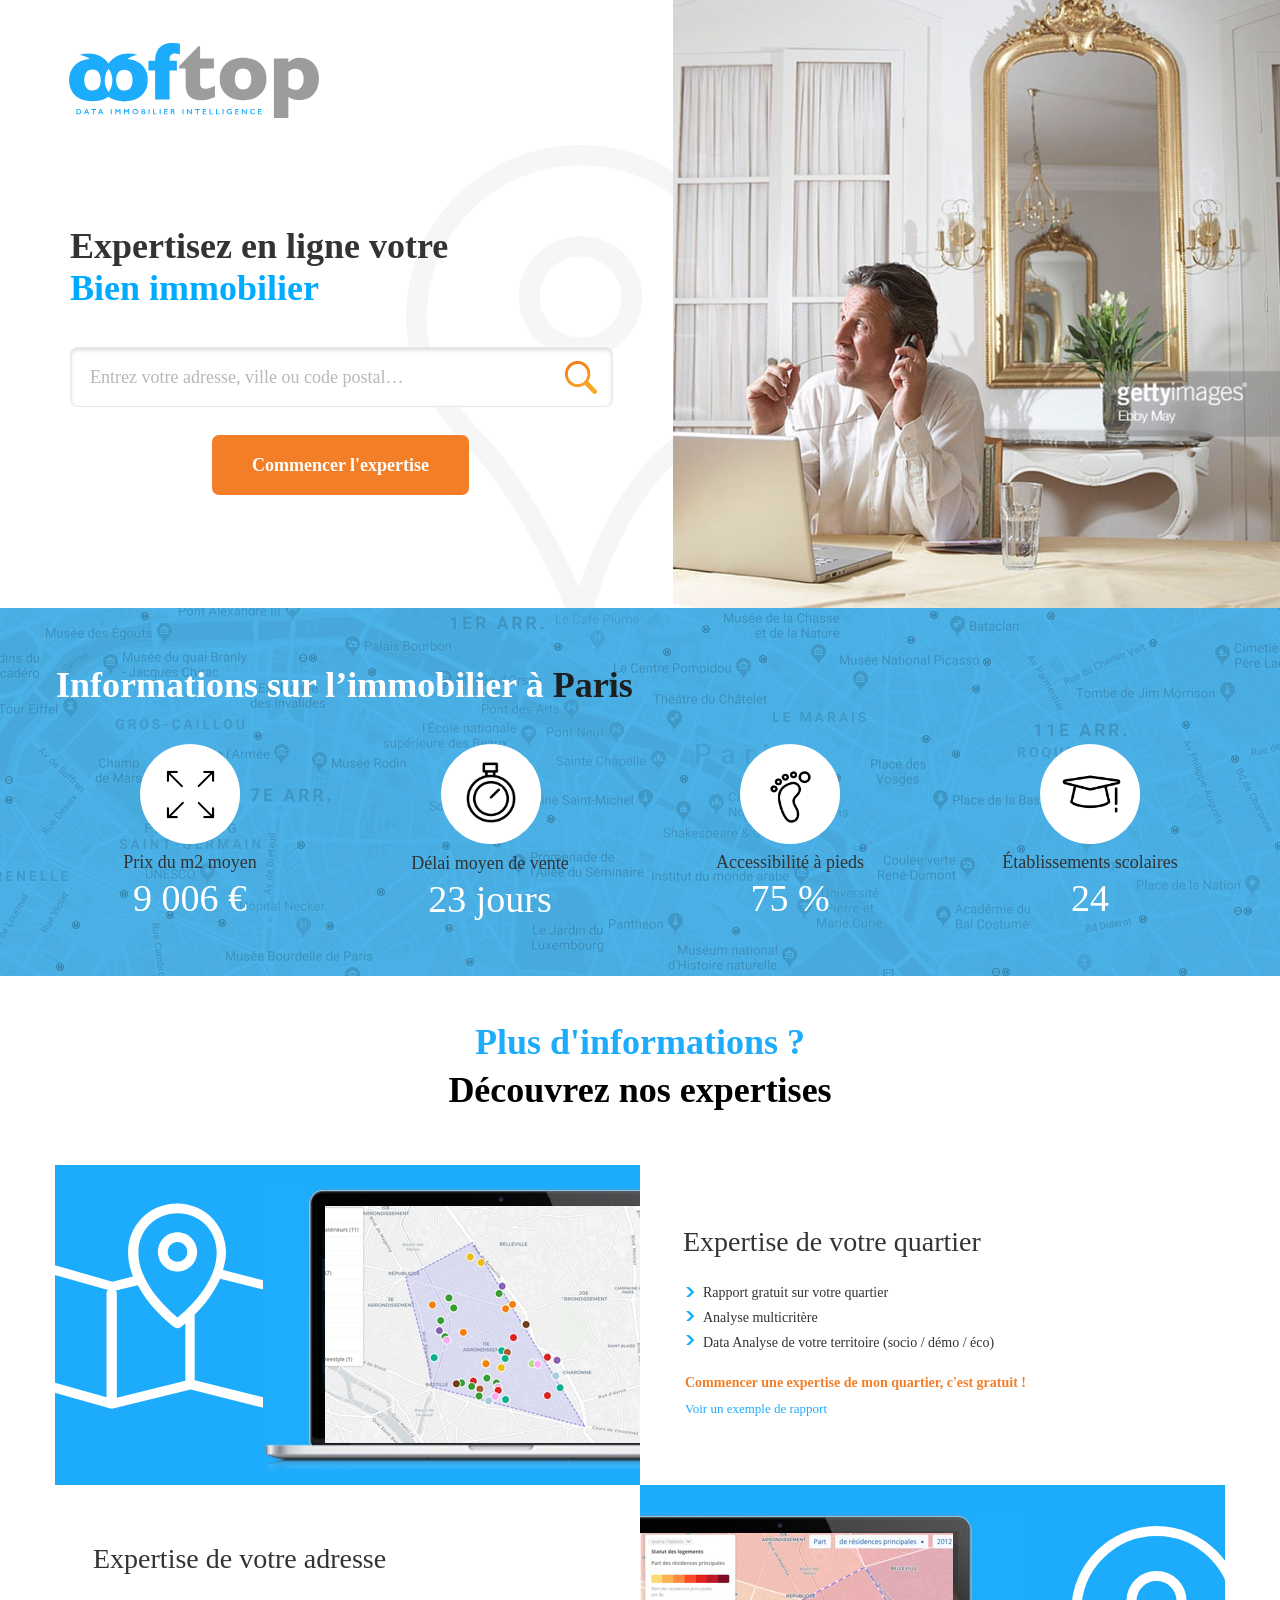
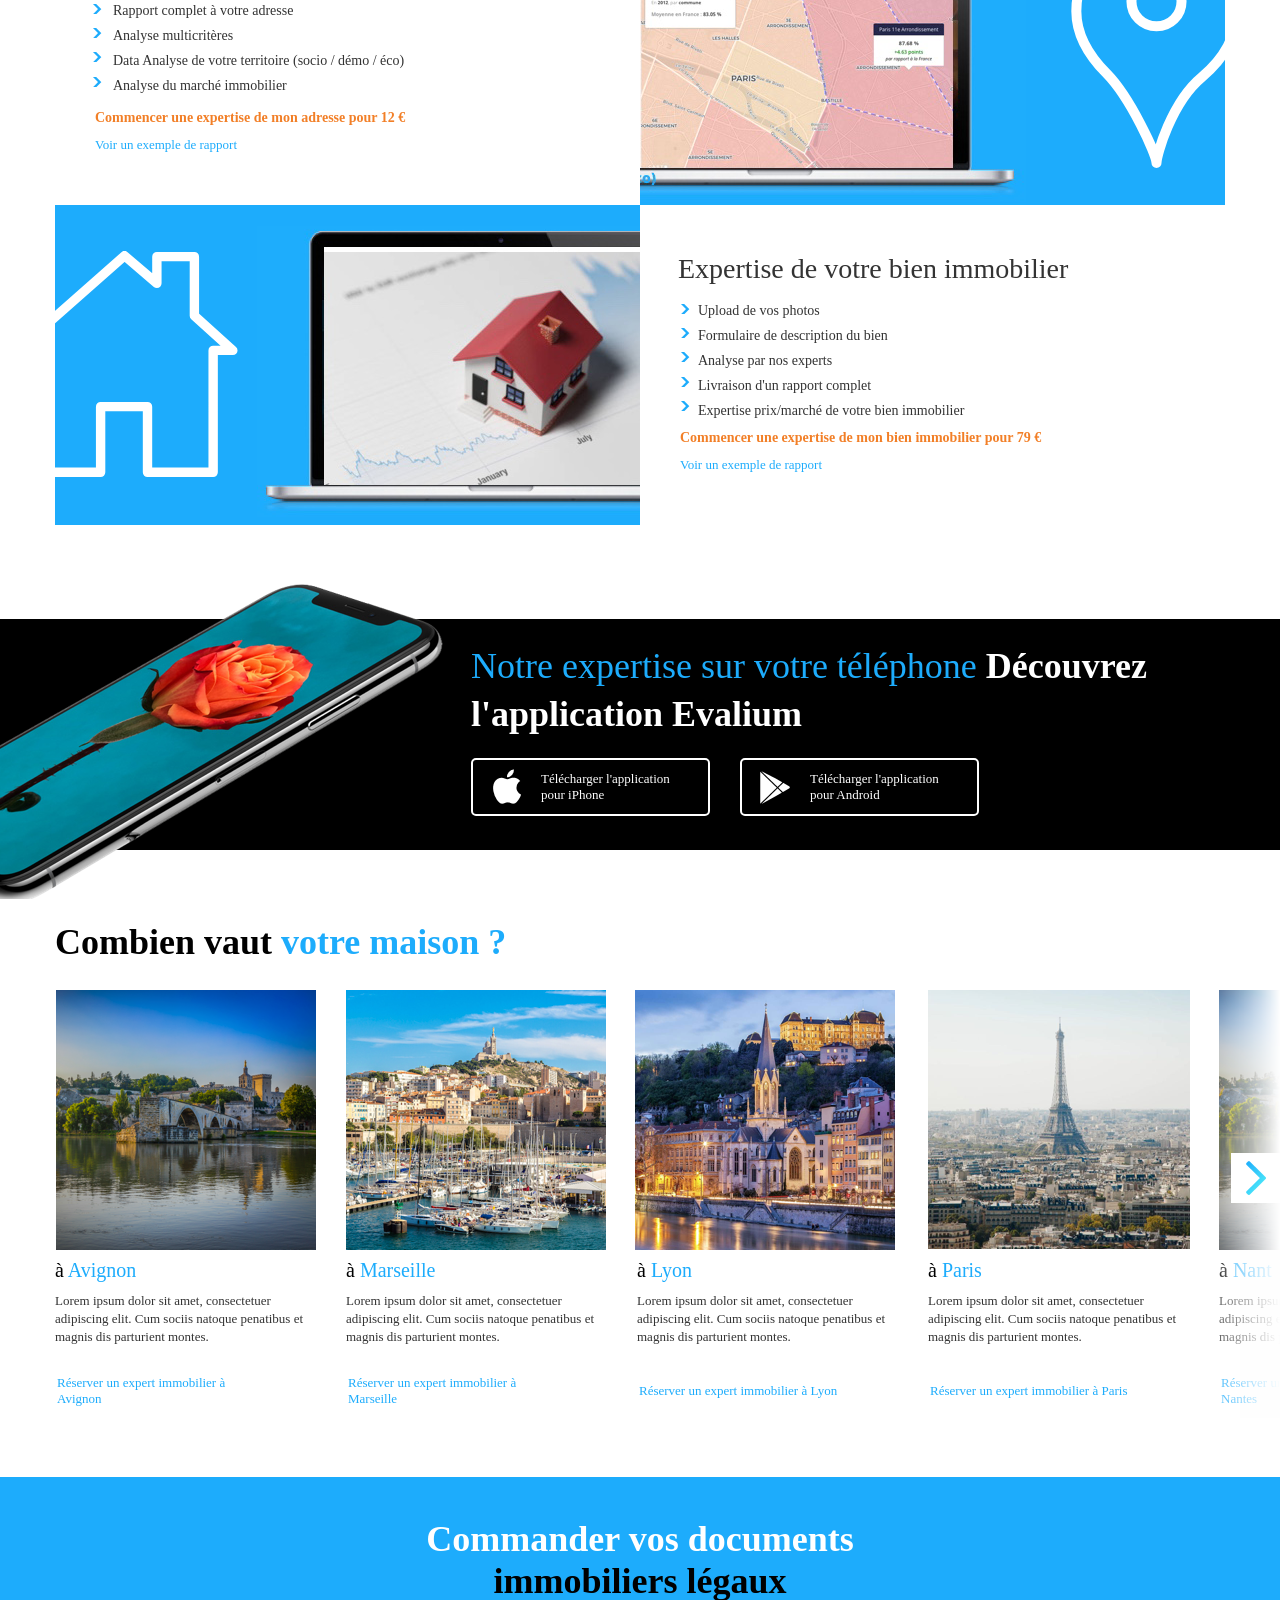
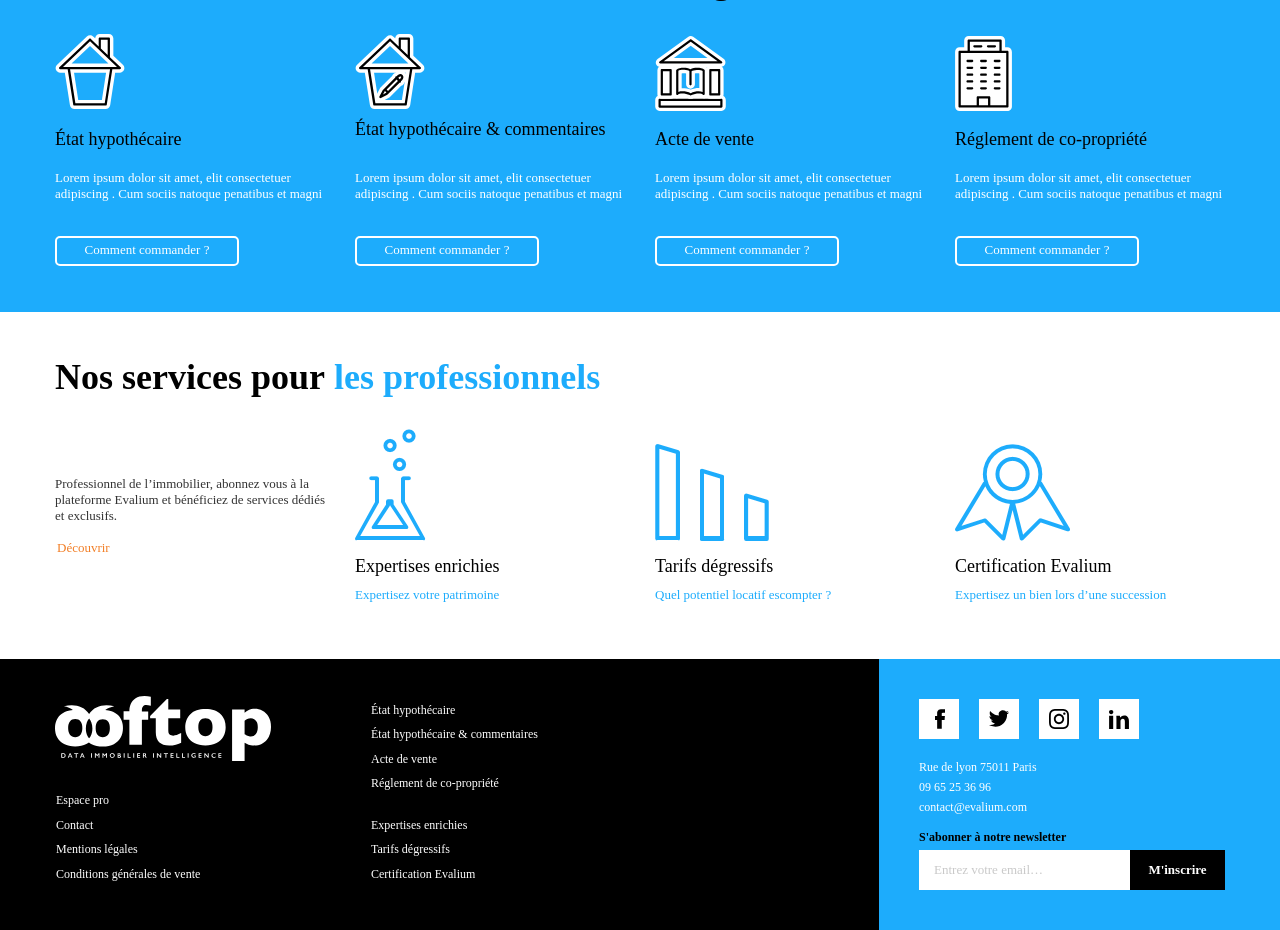
==== index.html @ a321ab4d "First commit" ====
<!DOCTYPE html>
<!-- saved from url=(0036)https://wacfwd.axshare.com/home.html -->
<html class="gr__wacfwd_axshare_com"><head><meta http-equiv="Content-Type" content="text/html; charset=UTF-8">
    <meta name="robots" content="noindex, nofollow">
    <title>Home</title>
    <meta http-equiv="X-UA-Compatible" content="IE=edge">
    
    <meta name="apple-mobile-web-app-capable" content="yes">
    <link href="./index_files/axure_rp_page.css" type="text/css" rel="stylesheet">
    <link href="./index_files/styles.css" type="text/css" rel="stylesheet">
    <link href="./index_files/styles(1).css" type="text/css" rel="stylesheet">
    <link href="./index_files/styles_1.css" type="text/css" rel="stylesheet">

    <script async="" src="./index_files/analytics.js.download"></script><script type="text/javascript">
        AXSHARE_HOST_URL = 'http://share.axure.com';
        AXSHARE_HOST_SECURE_URL = 'https://share.axure.com';
        ACCOUNT_SERVICE_URL = 'http://accounts.axure.com';
        ACCOUNT_SERVICE_SECURE_URL = 'https://accounts.axure.com';
        ON_PREM_LDAP_ENABLED = 'false';
</script><script src="./index_files/jquery-1.7.1.min.js.download"></script>
    <script src="./index_files/jquery-ui-1.8.10.custom.min.js.download"></script>
    <script src="./index_files/prototypePre.js.download"></script>
    <script src="./index_files/document.js.download"></script>
    <script src="./index_files/prototypePost.js.download"></script>
    <script src="./index_files/data.js.download"></script>
    <script type="text/javascript">
      $axure.utils.getTransparentGifPath = function() { return 'https://d1h0x9w88ijkiq.cloudfront.net/3372/images/transparent.gif'; };
      $axure.utils.getOtherPath = function() { return 'resources/Other.html'; };
      $axure.utils.getReloadPath = function() { return '#.html'; };
    </script>
  
<script>
    $(document).ready(function(){
        $("iframe").each(function( index ) {
            var iframeSrc = $(this).attr('src') || '';
            if(iframeSrc.indexOf('http:') != -1){
                $(this).attr('scrolling', 'auto');
                $(this).css('overflow', 'auto');
                $(this).attr('src', 'https://uftnur.axshare.com/');
            }
        });
    });
</script>
</head>
  <body data-gr-c-s-loaded="true">
    <div id="base" class="">

      <!-- Image localisation fond (Dynamic Panel) -->
      <div id="u0" class="ax_default" data-label="Image localisation fond">
        <div id="u0_state0" class="panel_state" data-label="State1" style="">
          <div id="u0_state0_content" class="panel_state_content">

            <!-- Unnamed (Image) -->
            <div id="u1" class="ax_default image">
              <img id="u1_img" class="img " src="./index_files/u1.png">
            </div>
          </div>
        </div>
      </div>

      <!-- Accueil (Dynamic Panel) -->
      <div id="u2" class="ax_default" data-label="Accueil">
        <div id="u2_state0" class="panel_state" data-label="State1" style="">
          <div id="u2_state0_content" class="panel_state_content">

            <!-- Unnamed (Rectangle) -->
            <div id="u3" class="ax_default box_2">
              <div id="u3_div" class=""></div>
            </div>

            <!-- Unnamed (Rectangle) -->
            <div id="u4" class="ax_default box_2">
              <div id="u4_div" class=""></div>
            </div>

            <!-- Unnamed (Rectangle) -->
            <div id="u5" class="ax_default box_2">
              <div id="u5_div" class=""></div>
            </div>

            <!-- Unnamed (Image) -->
            <div id="u6" class="ax_default image">
              <img id="u6_img" class="img " src="./index_files/u6.jpg">
            </div>

            <!-- Unnamed (Rectangle) -->
            <div id="u7" class="ax_default box_1">
              <div id="u7_div" class=""></div>
            </div>

            <!-- Informations (Group) -->
            <div id="u8" class="ax_default" data-label="Informations" data-left="55" data-top="56" data-width="1170" data-height="280">

              <!-- Unnamed (Rectangle) -->
              <div id="u9" class="ax_default heading_1">
                <div id="u9_div" class=""></div>
                <div id="u9_text" class="text ">
                  <p><span style="font-family:&#39;Montserrat-Bold&#39;, &#39;Montserrat Bold&#39;, &#39;Montserrat&#39;;color:#FFFFFF;">Informations sur l’immobilier à </span><span style="font-family:&#39;Montserrat-Bold&#39;, &#39;Montserrat Bold&#39;, &#39;Montserrat&#39;;color:#1E1E1E;">Paris</span></p>
                </div>
              </div>

              <!-- Unnamed (Rectangle) -->
              <div id="u10" class="ax_default paragraph">
                <div id="u10_div" class=""></div>
                <div id="u10_text" class="text ">
                  <p style="font-size:18px;"><span>Prix du m2 moyen</span></p><p style="font-size:38px;"><span style="color:#FFFFFF;">9 006 €</span></p>
                </div>
              </div>

              <!-- Unnamed (Rectangle) -->
              <div id="u11" class="ax_default paragraph">
                <div id="u11_div" class=""></div>
                <div id="u11_text" class="text ">
                  <p style="font-size:18px;"><span>Délai moyen de vente</span></p><p style="font-size:38px;"><span style="color:#FFFFFF;">23 jours</span></p>
                </div>
              </div>

              <!-- Unnamed (Rectangle) -->
              <div id="u12" class="ax_default paragraph">
                <div id="u12_div" class=""></div>
                <div id="u12_text" class="text ">
                  <p style="font-size:18px;"><span>Accessibilité à pieds</span></p><p style="font-size:38px;"><span style="color:#FFFFFF;">75 %</span></p>
                </div>
              </div>

              <!-- Unnamed (Rectangle) -->
              <div id="u13" class="ax_default paragraph">
                <div id="u13_div" class=""></div>
                <div id="u13_text" class="text ">
                  <p style="font-size:18px;"><span>Établissements scolaires</span></p><p style="font-size:38px;"><span style="color:#FFFFFF;">24</span></p>
                </div>
              </div>

              <!-- Unnamed (Ellipse) -->
              <div id="u14" class="ax_default ellipse">
                <img id="u14_img" class="img " src="./index_files/u14.png">
              </div>

              <!-- Unnamed (Image) -->
              <div id="u15" class="ax_default image">
                <img id="u15_img" class="img " src="./index_files/u15.png">
              </div>

              <!-- Unnamed (Ellipse) -->
              <div id="u16" class="ax_default ellipse">
                <img id="u16_img" class="img " src="./index_files/u14.png">
              </div>

              <!-- Unnamed (Image) -->
              <div id="u17" class="ax_default image">
                <img id="u17_img" class="img " src="./index_files/u17.png">
              </div>

              <!-- Unnamed (Ellipse) -->
              <div id="u18" class="ax_default ellipse">
                <img id="u18_img" class="img " src="./index_files/u14.png">
              </div>

              <!-- Unnamed (Image) -->
              <div id="u19" class="ax_default image">
                <img id="u19_img" class="img " src="./index_files/u19.png">
              </div>

              <!-- Unnamed (Ellipse) -->
              <div id="u20" class="ax_default ellipse">
                <img id="u20_img" class="img " src="./index_files/u14.png">
              </div>

              <!-- Unnamed (Image) -->
              <div id="u21" class="ax_default image">
                <img id="u21_img" class="img " src="./index_files/u21.png">
              </div>
            </div>

            <!-- Unnamed (Rectangle) -->
            <div id="u22" class="ax_default heading_1">
              <div id="u22_div" class=""></div>
              <div id="u22_text" class="text ">
                <p><span style="color:#1DACFC;">Plus d'informations ?</span></p><p><span style="color:#000000;">Découvrez nos expertises</span></p>
              </div>
            </div>

            <!-- Unnamed (Rectangle) -->
            <div id="u23" class="ax_default heading_1">
              <div id="u23_div" class=""></div>
              <div id="u23_text" class="text ">
                <p><span style="font-family:&#39;Montserrat-Regular&#39;, &#39;Montserrat&#39;;">Expertise de votre quartier</span></p>
              </div>
            </div>

            <!-- Unnamed (Rectangle) -->
            <div id="u24" class="ax_default link_button">
              <div id="u24_div" class=""></div>
              <div id="u24_text" class="text ">
                <p><span style="font-family:&#39;Montserrat-Bold&#39;, &#39;Montserrat Bold&#39;, &#39;Montserrat&#39;;">Commencer une expertise de mon quartier, c'est gratuit !</span></p>
              </div>
            </div>

            <!-- Unnamed (Rectangle) -->
            <div id="u25" class="ax_default paragraph">
              <div id="u25_div" class=""></div>
              <div id="u25_text" class="text ">
                <p><span style="font-family:&#39;Montserrat-Regular&#39;, &#39;Montserrat&#39;;">Rapport gratuit sur votre quartier</span></p><p><span style="font-family:&#39;Montserrat-Regular&#39;, &#39;Montserrat&#39;;">Analyse multicritère</span></p><p><span style="font-family:&#39;Montserrat-Regular&#39;, &#39;Montserrat&#39;;">Data Analyse de votre territoire (socio / démo / éco)</span></p>
              </div>
            </div>

            <!-- Unnamed (Rectangle) -->
            <div id="u26" class="ax_default heading_1">
              <div id="u26_div" class=""></div>
              <div id="u26_text" class="text ">
                <p><span style="font-family:&#39;Montserrat-Regular&#39;, &#39;Montserrat&#39;;">Expertise de votre adresse</span></p>
              </div>
            </div>

            <!-- Unnamed (Rectangle) -->
            <div id="u27" class="ax_default link_button">
              <div id="u27_div" class=""></div>
              <div id="u27_text" class="text ">
                <p><span style="font-family:&#39;Montserrat-Bold&#39;, &#39;Montserrat Bold&#39;, &#39;Montserrat&#39;;">Commencer une expertise de mon adresse pour 12 €</span></p>
              </div>
            </div>

            <!-- Unnamed (Rectangle) -->
            <div id="u28" class="ax_default paragraph">
              <div id="u28_div" class=""></div>
              <div id="u28_text" class="text ">
                <p><span style="font-family:&#39;Montserrat-Regular&#39;, &#39;Montserrat&#39;;">Rapport complet à votre adresse</span></p><p><span style="font-family:&#39;Montserrat-Regular&#39;, &#39;Montserrat&#39;;">Analyse multicritères</span></p><p><span style="font-family:&#39;Montserrat-Regular&#39;, &#39;Montserrat&#39;;">Data Analyse de votre territoire (socio / démo / éco)</span></p><p><span style="font-family:&#39;Montserrat-Regular&#39;, &#39;Montserrat&#39;;">Analyse du marché immobilier</span></p>
              </div>
            </div>

            <!-- Unnamed (Rectangle) -->
            <div id="u29" class="ax_default heading_1">
              <div id="u29_div" class=""></div>
              <div id="u29_text" class="text ">
                <p><span style="font-family:&#39;Montserrat-Regular&#39;, &#39;Montserrat&#39;;">Expertise de votre bien immobilier</span></p>
              </div>
            </div>

            <!-- Footer (Dynamic Panel) -->
            <div id="u30" class="ax_default" data-label="Footer">
              <div id="u30_state0" class="panel_state" data-label="State1" style="">
                <div id="u30_state0_content" class="panel_state_content">

                  <!-- Unnamed (Dynamic Panel) -->
                  <div id="u31" class="ax_default" style="left: 0px; width: 1280px;">
                    <div id="u31_state0" class="panel_state" data-label="State1" style="width: 1280px;">
                      <div id="u31_state0_content" class="panel_state_content" style="margin-left: 0px;">

                        <!-- Unnamed (Rectangle) -->
                        <div id="u32" class="ax_default box_1">
                          <div id="u32_div" class=""></div>
                        </div>
                      </div>
                    </div>
                  </div>

                  <!-- Unnamed (Rectangle) -->
                  <div id="u33" class="ax_default label">
                    <div id="u33_div" class=""></div>
                    <div id="u33_text" class="text " style="left: 0px; width: 107px; transform-origin: 53.5px 8px 0px;">
                      <p><span>État hypothécaire</span></p>
                    </div>
                  </div>

                  <!-- Unnamed (Rectangle) -->
                  <div id="u34" class="ax_default label">
                    <div id="u34_div" class=""></div>
                    <div id="u34_text" class="text " style="left: 0px; width: 209px; transform-origin: 104.5px 8px 0px;">
                      <p><span>État hypothécaire &amp; commentaires</span></p>
                    </div>
                  </div>

                  <!-- Unnamed (Rectangle) -->
                  <div id="u35" class="ax_default label">
                    <div id="u35_div" class=""></div>
                    <div id="u35_text" class="text " style="left: 0px; width: 83px; transform-origin: 41.5px 8px 0px;">
                      <p><span>Acte de vente</span></p>
                    </div>
                  </div>

                  <!-- Unnamed (Rectangle) -->
                  <div id="u36" class="ax_default label">
                    <div id="u36_div" class=""></div>
                    <div id="u36_text" class="text " style="left: 0px; width: 162px; transform-origin: 81px 8px 0px;">
                      <p><span>Réglement de co-propriété</span></p>
                    </div>
                  </div>

                  <!-- Unnamed (Rectangle) -->
                  <div id="u37" class="ax_default label">
                    <div id="u37_div" class=""></div>
                    <div id="u37_text" class="text " style="left: 0px; width: 119px; transform-origin: 59.5px 8px 0px;">
                      <p><span>Expertises enrichies</span></p>
                    </div>
                  </div>

                  <!-- Unnamed (Rectangle) -->
                  <div id="u38" class="ax_default label">
                    <div id="u38_div" class=""></div>
                    <div id="u38_text" class="text " style="left: 0px; width: 96px; transform-origin: 48px 8px 0px;">
                      <p><span>Tarifs dégressifs</span></p>
                    </div>
                  </div>

                  <!-- Unnamed (Rectangle) -->
                  <div id="u39" class="ax_default label">
                    <div id="u39_div" class=""></div>
                    <div id="u39_text" class="text " style="left: 0px; width: 124px; transform-origin: 62px 8px 0px;">
                      <p><span>Certification Evalium</span></p>
                    </div>
                  </div>

                  <!-- Unnamed (Rectangle) -->
                  <div id="u40" class="ax_default label">
                    <div id="u40_div" class=""></div>
                    <div id="u40_text" class="text " style="left: 0px; width: 48px; transform-origin: 24px 8px 0px;">
                      <p><span>Contact</span></p>
                    </div>
                  </div>

                  <!-- Unnamed (Rectangle) -->
                  <div id="u41" class="ax_default label">
                    <div id="u41_div" class=""></div>
                    <div id="u41_text" class="text " style="left: 0px; width: 100px; transform-origin: 50px 8px 0px;">
                      <p><span>Mentions légales</span></p>
                    </div>
                  </div>

                  <!-- Unnamed (Rectangle) -->
                  <div id="u42" class="ax_default label">
                    <div id="u42_div" class=""></div>
                    <div id="u42_text" class="text " style="left: 0px; width: 179px; transform-origin: 89.5px 8px 0px;">
                      <p><span>Conditions générales de vente</span></p>
                    </div>
                  </div>

                  <!-- Unnamed (Rectangle) -->
                  <div id="u43" class="ax_default label">
                    <div id="u43_div" class=""></div>
                    <div id="u43_text" class="text " style="left: 0px; width: 67px; transform-origin: 33.5px 8px 0px;">
                      <p><span>Espace pro</span></p>
                    </div>
                  </div>

                  <!-- Unnamed (Rectangle) -->
                  <div id="u44" class="ax_default box_1">
                    <div id="u44_div" class=""></div>
                  </div>

                  <!-- Unnamed (Group) -->
                  <div id="u45" class="ax_default" data-left="979" data-top="40" data-width="40" data-height="40">

                    <!-- Unnamed (Rectangle) -->
                    <div id="u46" class="ax_default box_2">
                      <div id="u46_div" class=""></div>
                    </div>

                    <!-- Unnamed (SVG) -->
                    <div id="u47" class="ax_default image">
                      <img id="u47_img" class="img " src="./index_files/u47.svg">
                    </div>
                  </div>

                  <!-- Unnamed (Rectangle) -->
                  <div id="u48" class="ax_default label">
                    <div id="u48_div" class=""></div>
                    <div id="u48_text" class="text " style="left: 0px; width: 136px; transform-origin: 68px 32.5px 0px;">
                      <p><span>Rue de lyon 75011 Paris</span></p><p><span>09 65 25 36 96</span></p><p><span>contact@evalium.com</span></p>
                    </div>
                  </div>

                  <!-- Unnamed (Rectangle) -->
                  <div id="u49" class="ax_default label">
                    <div id="u49_div" class=""></div>
                    <div id="u49_text" class="text " style="left: 0px; width: 177px; transform-origin: 88.5px 8px 0px;">
                      <p><span>S'abonner à notre newsletter</span></p>
                    </div>
                  </div>

                  <!-- Unnamed (Rectangle) -->
                  <div id="u50" class="ax_default box_2">
                    <div id="u50_div" class=""></div>
                    <div id="u50_text" class="text ">
                      <p><span style="font-family:&#39;Montserrat-Regular&#39;, &#39;Montserrat&#39;;">Entrez votre email…</span></p>
                    </div>
                  </div>

                  <!-- Unnamed (Rectangle) -->
                  <div id="u51" class="ax_default box_2">
                    <div id="u51_div" class=""></div>
                    <div id="u51_text" class="text ">
                      <p><span>M'inscrire</span></p>
                    </div>
                  </div>

                  <!-- Unnamed (Group) -->
                  <div id="u52" class="ax_default" data-left="919" data-top="40" data-width="40" data-height="40">

                    <!-- Unnamed (Rectangle) -->
                    <div id="u53" class="ax_default box_2">
                      <div id="u53_div" class=""></div>
                    </div>

                    <!-- Unnamed (SVG) -->
                    <div id="u54" class="ax_default image">
                      <img id="u54_img" class="img " src="./index_files/u54.svg">
                    </div>
                  </div>

                  <!-- Unnamed (Group) -->
                  <div id="u55" class="ax_default" data-left="1099" data-top="40" data-width="40" data-height="40">

                    <!-- Unnamed (Rectangle) -->
                    <div id="u56" class="ax_default box_2">
                      <div id="u56_div" class=""></div>
                    </div>

                    <!-- Unnamed (SVG) -->
                    <div id="u57" class="ax_default image">
                      <img id="u57_img" class="img " src="./index_files/u57.svg">
                    </div>
                  </div>

                  <!-- Unnamed (Group) -->
                  <div id="u58" class="ax_default" data-left="1039" data-top="40" data-width="40" data-height="40">

                    <!-- Unnamed (Rectangle) -->
                    <div id="u59" class="ax_default box_2">
                      <div id="u59_div" class=""></div>
                    </div>

                    <!-- Unnamed (SVG) -->
                    <div id="u60" class="ax_default image">
                      <img id="u60_img" class="img " src="./index_files/u60.svg">
                    </div>
                  </div>

                  <!-- Unnamed (SVG) -->
                  <div id="u61" class="ax_default image">
                    <img id="u61_img" class="img " src="./index_files/u61.svg">
                  </div>
                </div>
              </div>
            </div>

            <!-- Unnamed (Rectangle) -->
            <div id="u62" class="ax_default link_button">
              <div id="u62_div" class=""></div>
              <div id="u62_text" class="text ">
                <p><span style="font-family:&#39;Montserrat-Bold&#39;, &#39;Montserrat Bold&#39;, &#39;Montserrat&#39;;">Commencer une expertise de mon bien immobilier pour 79 €</span></p>
              </div>
            </div>

            <!-- Unnamed (SVG) -->
            <div id="u63" class="ax_default image">
              <img id="u63_img" class="img " src="./index_files/u63.svg">
            </div>

            <!-- Unnamed (SVG) -->
            <div id="u64" class="ax_default image">
              <img id="u64_img" class="img " src="./index_files/u64.svg">
            </div>

            <!-- Unnamed (SVG) -->
            <div id="u65" class="ax_default image">
              <img id="u65_img" class="img " src="./index_files/u65.svg">
            </div>

            <!-- Unnamed (Rectangle) -->
            <div id="u66" class="ax_default link_button">
              <div id="u66_div" class=""></div>
              <div id="u66_text" class="text ">
                <p><span style="font-family:&#39;Montserrat-Regular&#39;, &#39;Montserrat&#39;;">Voir un exemple de rapport</span></p>
              </div>
            </div>

            <!-- Unnamed (Rectangle) -->
            <div id="u67" class="ax_default link_button">
              <div id="u67_div" class=""></div>
              <div id="u67_text" class="text ">
                <p><span style="font-family:&#39;Montserrat-Regular&#39;, &#39;Montserrat&#39;;">Voir un exemple de rapport</span></p>
              </div>
            </div>

            <!-- Unnamed (Rectangle) -->
            <div id="u68" class="ax_default link_button">
              <div id="u68_div" class=""></div>
              <div id="u68_text" class="text ">
                <p><span style="font-family:&#39;Montserrat-Regular&#39;, &#39;Montserrat&#39;;">Voir un exemple de rapport</span></p>
              </div>
            </div>

            <!-- Unnamed (Rectangle) -->
            <div id="u69" class="ax_default box_3">
              <div id="u69_div" class=""></div>
            </div>

            <!-- Unnamed (Rectangle) -->
            <div id="u70" class="ax_default heading_1">
              <div id="u70_div" class=""></div>
              <div id="u70_text" class="text ">
                <p><span style="font-family:&#39;Montserrat-Regular&#39;, &#39;Montserrat&#39;;font-weight:400;color:#1DACFC;">Notre expertise sur votre téléphone </span><span style="font-family:&#39;Montserrat-Bold&#39;, &#39;Montserrat Bold&#39;, &#39;Montserrat&#39;;font-weight:700;color:#FFFFFF;">Découvrez l'application Evalium</span></p>
              </div>
            </div>

            <!-- Unnamed (Group) -->
            <div id="u71" class="ax_default" data-left="740" data-top="1750" data-width="239" data-height="58">

              <!-- Unnamed (Rectangle) -->
              <div id="u72" class="ax_default button">
                <div id="u72_div" class=""></div>
                <div id="u72_text" class="text ">
                  <p><span style="font-family:&#39;Montserrat-Regular&#39;, &#39;Montserrat&#39;;">Télécharger l'application</span></p><p><span style="font-family:&#39;Montserrat-Regular&#39;, &#39;Montserrat&#39;;">pour Android</span></p>
                </div>
              </div>

              <!-- 34ab806d ef91 491f 9582 be28598df3e1 (Group) -->
              <div id="u73" class="ax_default" data-label="34ab806d ef91 491f 9582 be28598df3e1" data-left="760" data-top="1763" data-width="30" data-height="33">

                <!-- Unnamed (Shape) -->
                <div id="u74" class="ax_default shape">
                  <img id="u74_img" class="img " src="./index_files/u74.png">
                </div>

                <!-- Unnamed (Shape) -->
                <div id="u75" class="ax_default shape">
                  <img id="u75_img" class="img " src="./index_files/u75.png">
                </div>

                <!-- Unnamed (Shape) -->
                <div id="u76" class="ax_default shape">
                  <img id="u76_img" class="img " src="./index_files/u76.png">
                </div>

                <!-- Unnamed (Shape) -->
                <div id="u77" class="ax_default shape">
                  <img id="u77_img" class="img " src="./index_files/u77.png">
                </div>
              </div>
            </div>

            <!-- Unnamed (Group) -->
            <div id="u78" class="ax_default" data-left="471" data-top="1750" data-width="239" data-height="58">

              <!-- Unnamed (Rectangle) -->
              <div id="u79" class="ax_default button">
                <div id="u79_div" class=""></div>
                <div id="u79_text" class="text ">
                  <p><span style="font-family:&#39;Montserrat-Regular&#39;, &#39;Montserrat&#39;;">Télécharger l'application</span></p><p><span style="font-family:&#39;Montserrat-Regular&#39;, &#39;Montserrat&#39;;">pour iPhone</span></p>
                </div>
              </div>

              <!-- Unnamed (Shape) -->
              <div id="u80" class="ax_default shape">
                <img id="u80_img" class="img " src="./index_files/u80.png">
              </div>
            </div>

            <!-- Unnamed (Rectangle) -->
            <div id="u81" class="ax_default heading_1">
              <div id="u81_div" class=""></div>
              <div id="u81_text" class="text ">
                <p><span style="color:#000000;">Combien vaut</span><span style="color:#1DACFC;"> </span><span style="color:#1DACFC;">votre maison ?</span></p>
              </div>
            </div>

            <!-- Combien vaut slider (Dynamic Panel) -->
            <div id="u82" class="ax_default" data-label="Combien vaut slider">
              <div id="u82_state0" class="panel_state" data-label="etape 1" style="">
                <div id="u82_state0_content" class="panel_state_content">

                  <!-- Unnamed (Image) -->
                  <div id="u83" class="ax_default image">
                    <img id="u83_img" class="img " src="./index_files/u83.png">
                  </div>

                  <!-- Unnamed (Rectangle) -->
                  <div id="u84" class="ax_default heading_1">
                    <div id="u84_div" class=""></div>
                    <div id="u84_text" class="text ">
                      <p><span style="color:#000000;">à</span><span style="color:#1DACFC;"> Avignon</span></p>
                    </div>
                  </div>

                  <!-- Unnamed (Rectangle) -->
                  <div id="u85" class="ax_default paragraph">
                    <div id="u85_div" class=""></div>
                    <div id="u85_text" class="text ">
                      <p><span style="font-family:&#39;Montserrat-Regular&#39;, &#39;Montserrat&#39;;">Lorem ipsum dolor sit amet, consectetuer adipiscing elit. Cum sociis natoque penatibus et magnis dis parturient montes.</span></p>
                    </div>
                  </div>

                  <!-- Unnamed (Rectangle) -->
                  <div id="u86" class="ax_default link_button">
                    <div id="u86_div" class=""></div>
                    <div id="u86_text" class="text ">
                      <p><span style="font-family:&#39;Montserrat-Regular&#39;, &#39;Montserrat&#39;;">Réserver un expert immobilier à Avignon</span></p>
                    </div>
                  </div>

                  <!-- Unnamed (Image) -->
                  <div id="u87" class="ax_default image">
                    <img id="u87_img" class="img " src="./index_files/u87.png">
                  </div>

                  <!-- Unnamed (Rectangle) -->
                  <div id="u88" class="ax_default heading_1">
                    <div id="u88_div" class=""></div>
                    <div id="u88_text" class="text ">
                      <p><span style="color:#000000;">à</span><span style="color:#1DACFC;"> Marseille</span></p>
                    </div>
                  </div>

                  <!-- Unnamed (Rectangle) -->
                  <div id="u89" class="ax_default paragraph">
                    <div id="u89_div" class=""></div>
                    <div id="u89_text" class="text ">
                      <p><span style="font-family:&#39;Montserrat-Regular&#39;, &#39;Montserrat&#39;;">Lorem ipsum dolor sit amet, consectetuer adipiscing elit. Cum sociis natoque penatibus et magnis dis parturient montes.</span></p>
                    </div>
                  </div>

                  <!-- Unnamed (Rectangle) -->
                  <div id="u90" class="ax_default link_button">
                    <div id="u90_div" class=""></div>
                    <div id="u90_text" class="text ">
                      <p><span style="font-family:&#39;Montserrat-Regular&#39;, &#39;Montserrat&#39;;">Réserver un expert immobilier à Marseille</span></p>
                    </div>
                  </div>

                  <!-- Unnamed (Rectangle) -->
                  <div id="u91" class="ax_default heading_1">
                    <div id="u91_div" class=""></div>
                    <div id="u91_text" class="text ">
                      <p><span style="color:#000000;">à</span><span style="color:#1DACFC;"> Lyon</span></p>
                    </div>
                  </div>

                  <!-- Unnamed (Rectangle) -->
                  <div id="u92" class="ax_default paragraph">
                    <div id="u92_div" class=""></div>
                    <div id="u92_text" class="text ">
                      <p><span style="font-family:&#39;Montserrat-Regular&#39;, &#39;Montserrat&#39;;">Lorem ipsum dolor sit amet, consectetuer adipiscing elit. Cum sociis natoque penatibus et magnis dis parturient montes.</span></p>
                    </div>
                  </div>

                  <!-- Unnamed (Rectangle) -->
                  <div id="u93" class="ax_default link_button">
                    <div id="u93_div" class=""></div>
                    <div id="u93_text" class="text " style="top: 12px; transform-origin: 101px 8.5px 0px;">
                      <p><span style="font-family:&#39;Montserrat-Regular&#39;, &#39;Montserrat&#39;;">Réserver un expert immobilier à Lyon</span></p>
                    </div>
                  </div>

                  <!-- Unnamed (Rectangle) -->
                  <div id="u94" class="ax_default heading_1">
                    <div id="u94_div" class=""></div>
                    <div id="u94_text" class="text ">
                      <p><span style="color:#000000;">à</span><span style="color:#1DACFC;"> Paris</span></p>
                    </div>
                  </div>

                  <!-- Unnamed (Rectangle) -->
                  <div id="u95" class="ax_default paragraph">
                    <div id="u95_div" class=""></div>
                    <div id="u95_text" class="text ">
                      <p><span style="font-family:&#39;Montserrat-Regular&#39;, &#39;Montserrat&#39;;">Lorem ipsum dolor sit amet, consectetuer adipiscing elit. Cum sociis natoque penatibus et magnis dis parturient montes.</span></p>
                    </div>
                  </div>

                  <!-- Unnamed (Rectangle) -->
                  <div id="u96" class="ax_default link_button">
                    <div id="u96_div" class=""></div>
                    <div id="u96_text" class="text " style="top: 12px; transform-origin: 101px 8.5px 0px;">
                      <p><span style="font-family:&#39;Montserrat-Regular&#39;, &#39;Montserrat&#39;;">Réserver un expert immobilier à Paris</span></p>
                    </div>
                  </div>

                  <!-- Unnamed (Rectangle) -->
                  <div id="u97" class="ax_default heading_1">
                    <div id="u97_div" class=""></div>
                    <div id="u97_text" class="text ">
                      <p><span style="color:#000000;">à</span><span style="color:#1DACFC;"> Nant</span></p>
                    </div>
                  </div>

                  <!-- Unnamed (Shape) -->
                  <div id="u98" class="ax_default paragraph">
                    <img id="u98_img" class="img " src="./index_files/u98.png">
                    <div id="u98_text" class="text ">
                      <p><span style="font-family:&#39;Montserrat-Regular&#39;, &#39;Montserrat&#39;;">Lorem ipsum dolor sit amet, consectetuer adipiscing elit. Cum sociis natoque penatibus et magnis dis parturient montes.</span></p>
                    </div>
                  </div>

                  <!-- Unnamed (Rectangle) -->
                  <div id="u99" class="ax_default link_button">
                    <div id="u99_div" class=""></div>
                    <div id="u99_text" class="text ">
                      <p><span style="font-family:&#39;Montserrat-Regular&#39;, &#39;Montserrat&#39;;">Réserver un expert immobilier à Nantes</span></p>
                    </div>
                  </div>

                  <!-- Unnamed (Image) -->
                  <div id="u100" class="ax_default image">
                    <img id="u100_img" class="img " src="./index_files/u100.png">
                  </div>

                  <!-- Unnamed (Rectangle) -->
                  <div id="u101" class="ax_default box_2">
                    <img id="u101_img" class="img " src="./index_files/u101.png">
                  </div>

                  <!-- Unnamed (Rectangle) -->
                  <div id="u102" class="ax_default box_2">
                    <div id="u102_div" class=""></div>
                  </div>

                  <!-- Unnamed (Group) -->
                  <div id="u103" class="ax_default" data-left="1231" data-top="163" data-width="50" data-height="50" style="cursor: pointer;">

                    <!-- Unnamed (Rectangle) -->
                    <div id="u104" class="ax_default box_1">
                      <div id="u104_div" class="" tabindex="0"></div>
                    </div>

                    <!-- Unnamed (Shape) -->
                    <div id="u105" class="ax_default icon">
                      <img id="u105_img" class="img " src="./index_files/u105.png">
                    </div>
                  </div>

                  <!-- Unnamed (Image) -->
                  <div id="u106" class="ax_default image">
                    <img id="u106_img" class="img " src="./index_files/u106.png">
                  </div>

                  <!-- Unnamed (Image) -->
                  <div id="u107" class="ax_default image">
                    <img id="u107_img" class="img " src="./index_files/u107.png">
                  </div>
                </div>
              </div>
              <div id="u82_state1" class="panel_state" data-label="etape 2" style="visibility: hidden; display: none;">
                <div id="u82_state1_content" class="panel_state_content">

                  <!-- Unnamed (Image) -->
                  <div id="u108" class="ax_default image">
                    <img id="u108_img" class="img " src="./index_files/u108.png">
                  </div>

                  <!-- Unnamed (Image) -->
                  <div id="u109" class="ax_default image">
                    <img id="u109_img" class="img " src="./index_files/u109.png">
                  </div>

                  <!-- Unnamed (Rectangle) -->
                  <div id="u110" class="ax_default heading_1">
                    <div id="u110_div" class=""></div>
                    <div id="u110_text" class="text ">
                      <p><span style="color:#000000;">à</span><span style="color:#1DACFC;"> Paris</span></p>
                    </div>
                  </div>

                  <!-- Unnamed (Rectangle) -->
                  <div id="u111" class="ax_default paragraph">
                    <div id="u111_div" class=""></div>
                    <div id="u111_text" class="text ">
                      <p><span style="font-family:&#39;Montserrat-Regular&#39;, &#39;Montserrat&#39;;">Lorem ipsum dolor sit amet, consectetuer adipiscing elit. Cum sociis natoque penatibus et magnis dis parturient montes.</span></p>
                    </div>
                  </div>

                  <!-- Unnamed (Rectangle) -->
                  <div id="u112" class="ax_default link_button">
                    <div id="u112_div" class=""></div>
                    <div id="u112_text" class="text ">
                      <p><span style="font-family:&#39;Montserrat-Regular&#39;, &#39;Montserrat&#39;;">Réserver un expert immobilier à Avignon</span></p>
                    </div>
                  </div>

                  <!-- Unnamed (Rectangle) -->
                  <div id="u113" class="ax_default heading_1">
                    <div id="u113_div" class=""></div>
                    <div id="u113_text" class="text ">
                      <p><span style="color:#000000;">à</span><span style="color:#1DACFC;"> Nantes</span></p>
                    </div>
                  </div>

                  <!-- Unnamed (Rectangle) -->
                  <div id="u114" class="ax_default paragraph">
                    <div id="u114_div" class=""></div>
                    <div id="u114_text" class="text ">
                      <p><span style="font-family:&#39;Montserrat-Regular&#39;, &#39;Montserrat&#39;;">Lorem ipsum dolor sit amet, consectetuer adipiscing elit. Cum sociis natoque penatibus et magnis dis parturient montes.</span></p>
                    </div>
                  </div>

                  <!-- Unnamed (Rectangle) -->
                  <div id="u115" class="ax_default link_button">
                    <div id="u115_div" class=""></div>
                    <div id="u115_text" class="text ">
                      <p><span style="font-family:&#39;Montserrat-Regular&#39;, &#39;Montserrat&#39;;">Réserver un expert immobilier à Nantes</span></p>
                    </div>
                  </div>

                  <!-- Unnamed (Rectangle) -->
                  <div id="u116" class="ax_default heading_1">
                    <div id="u116_div" class=""></div>
                    <div id="u116_text" class="text ">
                      <p><span style="color:#000000;">à</span><span style="color:#1DACFC;"> La Rochelle</span></p>
                    </div>
                  </div>

                  <!-- Unnamed (Rectangle) -->
                  <div id="u117" class="ax_default paragraph">
                    <div id="u117_div" class=""></div>
                    <div id="u117_text" class="text ">
                      <p><span style="font-family:&#39;Montserrat-Regular&#39;, &#39;Montserrat&#39;;">Lorem ipsum dolor sit amet, consectetuer adipiscing elit. Cum sociis natoque penatibus et magnis dis parturient montes.</span></p>
                    </div>
                  </div>

                  <!-- Unnamed (Rectangle) -->
                  <div id="u118" class="ax_default link_button">
                    <div id="u118_div" class=""></div>
                    <div id="u118_text" class="text ">
                      <p><span style="font-family:&#39;Montserrat-Regular&#39;, &#39;Montserrat&#39;;">Réserver un expert immobilier à La Rochelle</span></p>
                    </div>
                  </div>

                  <!-- Unnamed (Rectangle) -->
                  <div id="u119" class="ax_default heading_1">
                    <div id="u119_div" class=""></div>
                    <div id="u119_text" class="text ">
                      <p><span style="color:#000000;">à</span><span style="color:#1DACFC;"> Lille</span></p>
                    </div>
                  </div>

                  <!-- Unnamed (Rectangle) -->
                  <div id="u120" class="ax_default paragraph">
                    <div id="u120_div" class=""></div>
                    <div id="u120_text" class="text ">
                      <p><span style="font-family:&#39;Montserrat-Regular&#39;, &#39;Montserrat&#39;;">Lorem ipsum dolor sit amet, consectetuer adipiscing elit. Cum sociis natoque penatibus et magnis dis parturient montes.</span></p>
                    </div>
                  </div>

                  <!-- Unnamed (Rectangle) -->
                  <div id="u121" class="ax_default link_button">
                    <div id="u121_div" class=""></div>
                    <div id="u121_text" class="text ">
                      <p><span style="font-family:&#39;Montserrat-Regular&#39;, &#39;Montserrat&#39;;">Réserver un expert immobilier à Lille</span></p>
                    </div>
                  </div>

                  <!-- Unnamed (Rectangle) -->
                  <div id="u122" class="ax_default heading_1">
                    <div id="u122_div" class=""></div>
                    <div id="u122_text" class="text ">
                      <p><span style="color:#000000;">à</span><span style="color:#1DACFC;"> Bordeaux</span></p>
                    </div>
                  </div>

                  <!-- Unnamed (Shape) -->
                  <div id="u123" class="ax_default paragraph">
                    <img id="u123_img" class="img " src="./index_files/u98.png">
                    <div id="u123_text" class="text ">
                      <p><span style="font-family:&#39;Montserrat-Regular&#39;, &#39;Montserrat&#39;;">Lorem ipsum dolor sit amet, consectetuer adipiscing elit. Cum sociis natoque penatibus et magnis dis parturient montes.</span></p>
                    </div>
                  </div>

                  <!-- Unnamed (Rectangle) -->
                  <div id="u124" class="ax_default link_button">
                    <div id="u124_div" class=""></div>
                    <div id="u124_text" class="text ">
                      <p><span style="font-family:&#39;Montserrat-Regular&#39;, &#39;Montserrat&#39;;">Réserver un expert immobilier à Bordeaux</span></p>
                    </div>
                  </div>

                  <!-- Unnamed (Rectangle) -->
                  <div id="u125" class="ax_default box_2">
                    <img id="u125_img" class="img " src="./index_files/u101.png">
                  </div>

                  <!-- Unnamed (Rectangle) -->
                  <div id="u126" class="ax_default box_2">
                    <div id="u126_div" class=""></div>
                  </div>

                  <!-- Unnamed (Group) -->
                  <div id="u127" class="ax_default" data-left="1231" data-top="163" data-width="50" data-height="50">

                    <!-- Unnamed (Rectangle) -->
                    <div id="u128" class="ax_default box_1">
                      <div id="u128_div" class=""></div>
                    </div>

                    <!-- Unnamed (Shape) -->
                    <div id="u129" class="ax_default icon">
                      <img id="u129_img" class="img " src="./index_files/u105.png">
                    </div>
                  </div>

                  <!-- Unnamed (Rectangle) -->
                  <div id="u130" class="ax_default box_2">
                    <img id="u130_img" class="img " src="./index_files/u130.png">
                  </div>

                  <!-- Unnamed (Group) -->
                  <div id="u131" class="ax_default" data-left="0" data-top="163" data-width="50" data-height="50" style="cursor: pointer;">

                    <!-- Unnamed (Rectangle) -->
                    <div id="u132" class="ax_default box_1">
                      <div id="u132_div" class="" tabindex="0"></div>
                    </div>

                    <!-- Unnamed (Shape) -->
                    <div id="u133" class="ax_default icon">
                      <img id="u133_img" class="img " src="./index_files/u105.png">
                    </div>
                  </div>

                  <!-- Unnamed (Image) -->
                  <div id="u134" class="ax_default image">
                    <img id="u134_img" class="img " src="./index_files/u134.png">
                  </div>

                  <!-- Unnamed (Image) -->
                  <div id="u135" class="ax_default image">
                    <img id="u135_img" class="img " src="./index_files/u135.png">
                  </div>

                  <!-- Unnamed (Image) -->
                  <div id="u136" class="ax_default image">
                    <img id="u136_img" class="img " src="./index_files/u136.png">
                  </div>
                </div>
              </div>
            </div>

            <!-- Unnamed (Rectangle) -->
            <div id="u137" class="ax_default heading_1">
              <div id="u137_div" class=""></div>
              <div id="u137_text" class="text ">
                <p><span style="color:#FFFFFF;">Commander vos documents </span></p><p><span style="color:#000000;">immobiliers légaux</span></p>
              </div>
            </div>

            <!-- Unnamed (Rectangle) -->
            <div id="u138" class="ax_default heading_1">
              <div id="u138_div" class=""></div>
              <div id="u138_text" class="text ">
                <p><span style="font-family:&#39;Montserrat-Bold&#39;, &#39;Montserrat Bold&#39;, &#39;Montserrat&#39;;font-weight:700;color:#000000;">Nos services pour</span><span style="font-family:&#39;Montserrat-Regular&#39;, &#39;Montserrat&#39;;font-weight:400;color:#1DACFC;"> </span><span style="font-family:&#39;Montserrat-Bold&#39;, &#39;Montserrat Bold&#39;, &#39;Montserrat&#39;;font-weight:700;color:#1DACFC;">les professionnels</span></p>
              </div>
            </div>

            <!-- Unnamed (Rectangle) -->
            <div id="u139" class="ax_default heading_2">
              <div id="u139_div" class=""></div>
              <div id="u139_text" class="text ">
                <p><span style="font-family:&#39;Montserrat-Regular&#39;, &#39;Montserrat&#39;;">État hypothécaire</span></p>
              </div>
            </div>

            <!-- Unnamed (Rectangle) -->
            <div id="u140" class="ax_default paragraph">
              <div id="u140_div" class=""></div>
              <div id="u140_text" class="text ">
                <p><span style="font-family:&#39;Montserrat-Regular&#39;, &#39;Montserrat&#39;;">Lorem ipsum dolor sit amet, elit consectetuer adipiscing . Cum sociis natoque penatibus et magni</span></p>
              </div>
            </div>

            <!-- Unnamed (Rectangle) -->
            <div id="u141" class="ax_default button">
              <div id="u141_div" class=""></div>
              <div id="u141_text" class="text ">
                <p><span style="font-family:&#39;Montserrat-Regular&#39;, &#39;Montserrat&#39;;">Comment commander ?</span></p>
              </div>
            </div>

            <!-- Unnamed (Rectangle) -->
            <div id="u142" class="ax_default heading_2">
              <div id="u142_div" class=""></div>
              <div id="u142_text" class="text ">
                <p><span style="font-family:&#39;Montserrat-Regular&#39;, &#39;Montserrat&#39;;">État hypothécaire &amp; commentaires</span></p>
              </div>
            </div>

            <!-- Unnamed (Rectangle) -->
            <div id="u143" class="ax_default paragraph">
              <div id="u143_div" class=""></div>
              <div id="u143_text" class="text ">
                <p><span style="font-family:&#39;Montserrat-Regular&#39;, &#39;Montserrat&#39;;">Lorem ipsum dolor sit amet, elit consectetuer adipiscing . Cum sociis natoque penatibus et magni</span></p>
              </div>
            </div>

            <!-- Unnamed (Rectangle) -->
            <div id="u144" class="ax_default button">
              <div id="u144_div" class=""></div>
              <div id="u144_text" class="text ">
                <p id="cache16" style=""><span style="font-family: Montserrat-Regular, Montserrat;" id="cache17">Comment commander ?</span></p>
              </div>
            </div>

            <!-- Unnamed (Rectangle) -->
            <div id="u145" class="ax_default heading_2">
              <div id="u145_div" class=""></div>
              <div id="u145_text" class="text ">
                <p><span style="font-family:&#39;Montserrat-Regular&#39;, &#39;Montserrat&#39;;">Acte de vente</span></p>
              </div>
            </div>

            <!-- Unnamed (Rectangle) -->
            <div id="u146" class="ax_default paragraph">
              <div id="u146_div" class=""></div>
              <div id="u146_text" class="text ">
                <p><span style="font-family:&#39;Montserrat-Regular&#39;, &#39;Montserrat&#39;;">Lorem ipsum dolor sit amet, elit consectetuer adipiscing . Cum sociis natoque penatibus et magni</span></p>
              </div>
            </div>

            <!-- Unnamed (Rectangle) -->
            <div id="u147" class="ax_default button">
              <div id="u147_div" class=""></div>
              <div id="u147_text" class="text ">
                <p><span style="font-family:&#39;Montserrat-Regular&#39;, &#39;Montserrat&#39;;">Comment commander ?</span></p>
              </div>
            </div>

            <!-- Unnamed (Rectangle) -->
            <div id="u148" class="ax_default heading_2">
              <div id="u148_div" class=""></div>
              <div id="u148_text" class="text ">
                <p><span style="font-family:&#39;Montserrat-Regular&#39;, &#39;Montserrat&#39;;">Réglement de co-propriété</span></p>
              </div>
            </div>

            <!-- Unnamed (Rectangle) -->
            <div id="u149" class="ax_default paragraph">
              <div id="u149_div" class=""></div>
              <div id="u149_text" class="text ">
                <p><span style="font-family:&#39;Montserrat-Regular&#39;, &#39;Montserrat&#39;;">Lorem ipsum dolor sit amet, elit consectetuer adipiscing . Cum sociis natoque penatibus et magni</span></p>
              </div>
            </div>

            <!-- Unnamed (Rectangle) -->
            <div id="u150" class="ax_default button">
              <div id="u150_div" class=""></div>
              <div id="u150_text" class="text ">
                <p id="cache18" style=""><span style="font-family: Montserrat-Regular, Montserrat;" id="cache19">Comment commander ?</span></p>
              </div>
            </div>

            <!-- Unnamed (SVG) -->
            <div id="u151" class="ax_default image">
              <img id="u151_img" class="img " src="./index_files/u151.svg">
            </div>

            <!-- Unnamed (SVG) -->
            <div id="u152" class="ax_default image">
              <img id="u152_img" class="img " src="./index_files/u152.svg">
            </div>

            <!-- Unnamed (SVG) -->
            <div id="u153" class="ax_default image">
              <img id="u153_img" class="img " src="./index_files/u153.svg">
            </div>

            <!-- Unnamed (SVG) -->
            <div id="u154" class="ax_default image">
              <img id="u154_img" class="img " src="./index_files/u154.svg">
            </div>

            <!-- Unnamed (Rectangle) -->
            <div id="u155" class="ax_default paragraph">
              <div id="u155_div" class=""></div>
              <div id="u155_text" class="text ">
                <p><span style="font-family:&#39;Montserrat-Regular&#39;, &#39;Montserrat&#39;;">Professionnel de l’immobilier, abonnez vous à la plateforme Evalium et bénéficiez de services dédiés et exclusifs.</span></p>
              </div>
            </div>

            <!-- Unnamed (Rectangle) -->
            <div id="u156" class="ax_default link_button" style="cursor: pointer;">
              <div id="u156_div" class="" tabindex="0"></div>
              <div id="u156_text" class="text ">
                <p><span style="font-family:&#39;Montserrat-Regular&#39;, &#39;Montserrat&#39;;">Découvrir</span></p>
              </div>
            </div>

            <!-- Unnamed (Rectangle) -->
            <div id="u157" class="ax_default heading_2">
              <div id="u157_div" class=""></div>
              <div id="u157_text" class="text ">
                <p><span style="font-family:&#39;Montserrat-Regular&#39;, &#39;Montserrat&#39;;">Expertises enrichies</span></p>
              </div>
            </div>

            <!-- Unnamed (Rectangle) -->
            <div id="u158" class="ax_default paragraph">
              <div id="u158_div" class=""></div>
              <div id="u158_text" class="text ">
                <p><span style="font-family:&#39;Montserrat-Regular&#39;, &#39;Montserrat&#39;;">Expertisez votre patrimoine</span></p>
              </div>
            </div>

            <!-- Unnamed (Rectangle) -->
            <div id="u159" class="ax_default heading_2">
              <div id="u159_div" class=""></div>
              <div id="u159_text" class="text ">
                <p><span style="font-family:&#39;Montserrat-Regular&#39;, &#39;Montserrat&#39;;">Tarifs dégressifs</span></p>
              </div>
            </div>

            <!-- Unnamed (Rectangle) -->
            <div id="u160" class="ax_default paragraph">
              <div id="u160_div" class=""></div>
              <div id="u160_text" class="text ">
                <p><span style="font-family:&#39;Montserrat-Regular&#39;, &#39;Montserrat&#39;;">Quel potentiel locatif escompter ?</span></p>
              </div>
            </div>

            <!-- Unnamed (Rectangle) -->
            <div id="u161" class="ax_default heading_2">
              <div id="u161_div" class=""></div>
              <div id="u161_text" class="text ">
                <p><span style="font-family:&#39;Montserrat-Regular&#39;, &#39;Montserrat&#39;;">Certification Evalium</span></p>
              </div>
            </div>

            <!-- Unnamed (Rectangle) -->
            <div id="u162" class="ax_default paragraph">
              <div id="u162_div" class=""></div>
              <div id="u162_text" class="text ">
                <p><span style="font-family:&#39;Montserrat-Regular&#39;, &#39;Montserrat&#39;;">Expertisez un bien lors d’une succession</span></p>
              </div>
            </div>

            <!-- 473d729d 0690 484c a5ea e5f7fcc64ab1 (Group) -->
            <div id="u163" class="ax_default" data-label="473d729d 0690 484c a5ea e5f7fcc64ab1" data-left="954" data-top="3036" data-width="117" data-height="97">

              <!-- Unnamed (Shape) -->
              <div id="u164" class="ax_default shape">
                <img id="u164_img" class="img " src="./index_files/u164.png">
              </div>

              <!-- Unnamed (Shape) -->
              <div id="u165" class="ax_default shape">
                <img id="u165_img" class="img " src="./index_files/u165.png">
              </div>
            </div>

            <!-- 50051dc4 aeaa 47a8 80d4 673cc2814df0 (Group) -->
            <div id="u166" class="ax_default" data-label="50051dc4 aeaa 47a8 80d4 673cc2814df0" data-left="655" data-top="3036" data-width="114" data-height="97">

              <!-- Unnamed (Shape) -->
              <div id="u167" class="ax_default shape">
                <img id="u167_img" class="img " src="./index_files/u167.png">
              </div>

              <!-- Unnamed (Shape) -->
              <div id="u168" class="ax_default shape">
                <img id="u168_img" class="img " src="./index_files/u168.png">
              </div>

              <!-- Unnamed (Shape) -->
              <div id="u169" class="ax_default shape">
                <img id="u169_img" class="img " src="./index_files/u169.png">
              </div>
            </div>

            <!-- 3e4aaed9 00b5 483b b37a 52ed2c62a9e2 (Group) -->
            <div id="u170" class="ax_default" data-label="3e4aaed9 00b5 483b b37a 52ed2c62a9e2" data-left="354" data-top="3021" data-width="72" data-height="112">

              <!-- Unnamed (Shape) -->
              <div id="u171" class="ax_default shape">
                <img id="u171_img" class="img " src="./index_files/u171.png">
              </div>

              <!-- Unnamed (Shape) -->
              <div id="u172" class="ax_default shape">
                <img id="u172_img" class="img " src="./index_files/u172.png">
              </div>

              <!-- Unnamed (Shape) -->
              <div id="u173" class="ax_default shape">
                <img id="u173_img" class="img " src="./index_files/u173.png">
              </div>

              <!-- Unnamed (Shape) -->
              <div id="u174" class="ax_default shape">
                <img id="u174_img" class="img " src="./index_files/u174.png">
              </div>

              <!-- Unnamed (Shape) -->
              <div id="u175" class="ax_default shape">
                <img id="u175_img" class="img " src="./index_files/u175.png">
              </div>
            </div>

            <!-- Unnamed (Image) -->
            <div id="u176" class="ax_default image">
              <img id="u176_img" class="img " src="./index_files/u176.png">
            </div>

            <!-- Unnamed (Rectangle) -->
            <div id="u177" class="ax_default paragraph">
              <div id="u177_div" class=""></div>
              <div id="u177_text" class="text ">
                <p><span style="font-family:&#39;Montserrat-Regular&#39;, &#39;Montserrat&#39;;">Upload de vos photos</span></p><p><span style="font-family:&#39;Montserrat-Regular&#39;, &#39;Montserrat&#39;;">Formulaire de description du bien</span></p><p><span style="font-family:&#39;Montserrat-Regular&#39;, &#39;Montserrat&#39;;">Analyse par nos experts</span></p><p><span style="font-family:&#39;Montserrat-Regular&#39;, &#39;Montserrat&#39;;">Livraison d'un rapport complet</span></p><p><span style="font-family:&#39;Montserrat-Regular&#39;, &#39;Montserrat&#39;;">Expertise prix/marché de votre bien immobilier</span></p>
              </div>
            </div>

            <!-- Unnamed (Shape) -->
            <div id="u178" class="ax_default icon">
              <img id="u178_img" class="img " src="./index_files/u178.png">
            </div>

            <!-- Unnamed (Shape) -->
            <div id="u179" class="ax_default icon">
              <img id="u179_img" class="img " src="./index_files/u178.png">
            </div>

            <!-- Unnamed (Shape) -->
            <div id="u180" class="ax_default icon">
              <img id="u180_img" class="img " src="./index_files/u178.png">
            </div>

            <!-- Unnamed (Shape) -->
            <div id="u181" class="ax_default icon">
              <img id="u181_img" class="img " src="./index_files/u178.png">
            </div>

            <!-- Unnamed (Shape) -->
            <div id="u182" class="ax_default icon">
              <img id="u182_img" class="img " src="./index_files/u178.png">
            </div>

            <!-- Unnamed (Shape) -->
            <div id="u183" class="ax_default icon">
              <img id="u183_img" class="img " src="./index_files/u178.png">
            </div>

            <!-- Unnamed (Shape) -->
            <div id="u184" class="ax_default icon">
              <img id="u184_img" class="img " src="./index_files/u178.png">
            </div>

            <!-- Unnamed (Shape) -->
            <div id="u185" class="ax_default icon">
              <img id="u185_img" class="img " src="./index_files/u178.png">
            </div>

            <!-- Unnamed (Shape) -->
            <div id="u186" class="ax_default icon">
              <img id="u186_img" class="img " src="./index_files/u178.png">
            </div>

            <!-- Unnamed (Shape) -->
            <div id="u187" class="ax_default icon">
              <img id="u187_img" class="img " src="./index_files/u178.png">
            </div>

            <!-- Unnamed (Shape) -->
            <div id="u188" class="ax_default icon">
              <img id="u188_img" class="img " src="./index_files/u178.png">
            </div>

            <!-- Unnamed (Shape) -->
            <div id="u189" class="ax_default icon">
              <img id="u189_img" class="img " src="./index_files/u178.png">
            </div>

            <!-- Unnamed (Image) -->
            <div id="u190" class="ax_default image">
              <img id="u190_img" class="img " src="./index_files/u190.png">
            </div>

            <!-- Unnamed (Image) -->
            <div id="u191" class="ax_default image">
              <img id="u191_img" class="img " src="./index_files/u191.png">
            </div>

            <!-- Unnamed (Image) -->
            <div id="u192" class="ax_default image">
              <img id="u192_img" class="img " src="./index_files/u192.png">
            </div>
          </div>
        </div>
      </div>

      <!-- Bandeau adresse sticky (Dynamic Panel) -->
      <div id="u193" class="ax_default" data-label="Bandeau adresse sticky">
        <div id="u193_state0" class="panel_state" data-label="State1" style="">
          <div id="u193_state0_content" class="panel_state_content">

            <!-- Unnamed (Rectangle) -->
            <div id="u194" class="ax_default box_3">
              <div id="u194_div" class=""></div>
            </div>

            <!-- Champ adresse (Dynamic Panel) -->
            <div id="u195" class="ax_default" data-label="Champ adresse">
              <div id="u195_state0" class="panel_state" data-label="Off" style="">
                <div id="u195_state0_content" class="panel_state_content">

                  <!-- Unnamed (Group) -->
                  <div id="u196" class="ax_default" data-left="0" data-top="-1" data-width="543" data-height="50" style="cursor: pointer;">

                    <!-- Unnamed (Rectangle) -->
                    <div id="u197" class="ax_default box_1">
                      <div id="u197_div" class="" tabindex="0"></div>
                      <div id="u197_text" class="text ">
                        <p><span>Entrez votre adresse, ville ou code postal…</span></p>
                      </div>
                    </div>

                    <!-- Unnamed (Image) -->
                    <div id="u198" class="ax_default image">
                      <img id="u198_img" class="img " src="./index_files/u198.png">
                    </div>
                  </div>
                </div>
              </div>
              <div id="u195_state1" class="panel_state" data-label="Début adresse" style="visibility: hidden; display: none;">
                <div id="u195_state1_content" class="panel_state_content">

                  <!-- Unnamed (Group) -->
                  <div id="u199" class="ax_default" data-left="0" data-top="0" data-width="543" data-height="50" style="cursor: pointer;">

                    <!-- Unnamed (Rectangle) -->
                    <div id="u200" class="ax_default box_1">
                      <div id="u200_div" class="" tabindex="0"></div>
                      <div id="u200_text" class="text ">
                        <p><span>84000  |</span></p>
                      </div>
                    </div>

                    <!-- Unnamed (Image) -->
                    <div id="u201" class="ax_default image">
                      <img id="u201_img" class="img " src="./index_files/u198.png">
                    </div>
                  </div>
                </div>
              </div>
              <div id="u195_state2" class="panel_state" data-label="Adresse OK" style="visibility: hidden; display: none;">
                <div id="u195_state2_content" class="panel_state_content">

                  <!-- Unnamed (Group) -->
                  <div id="u202" class="ax_default" data-left="0" data-top="0" data-width="543" data-height="50" style="cursor: pointer;">

                    <!-- Unnamed (Rectangle) -->
                    <div id="u203" class="ax_default box_1">
                      <div id="u203_div" class="" tabindex="0"></div>
                      <div id="u203_text" class="text ">
                        <p><span>84000  Avignon</span></p>
                      </div>
                    </div>

                    <!-- Unnamed (Image) -->
                    <div id="u204" class="ax_default image">
                      <img id="u204_img" class="img " src="./index_files/u198.png">
                    </div>
                  </div>
                </div>
              </div>
            </div>

            <!-- Unnamed (Rectangle) -->
            <div id="u205" class="ax_default primary_button" style="cursor: pointer;">
              <div id="u205_div" class="" tabindex="0"></div>
              <div id="u205_text" class="text ">
                <p id="cache20" style=""><span id="cache21" style="">Commencer l'expertise</span></p>
              </div>
            </div>

            <!-- Unnamed (Rectangle) -->
            <div id="u206" class="ax_default heading_3">
              <div id="u206_div" class=""></div>
              <div id="u206_text" class="text ">
                <p><span style="font-family:&#39;Montserrat-Regular&#39;, &#39;Montserrat&#39;;">Vous voulez connaître la valeur</span></p><p><span style="font-family:&#39;Montserrat-Regular&#39;, &#39;Montserrat&#39;;">de votre bien immobilier ?</span></p>
              </div>
            </div>
          </div>
        </div>
      </div>

      <!-- Slider formulaire (Dynamic Panel) -->
      <div id="u207" class="ax_default" data-label="Slider formulaire">
        <div id="u207_state0" class="panel_state" data-label="Etape 1" style="">
          <div id="u207_state0_content" class="panel_state_content">

            <!-- Unnamed (Rectangle) -->
            <div id="u208" class="ax_default box_2">
              <div id="u208_div" class=""></div>
            </div>

            <!-- Unnamed (Image) -->
            <div id="u209" class="ax_default image">
              <img id="u209_img" class="img " src="./index_files/u209.png">
            </div>

            <!-- Unnamed (Rectangle) -->
            <div id="u210" class="ax_default primary_button" style="cursor: pointer;">
              <div id="u210_div" class="" tabindex="0"></div>
              <div id="u210_text" class="text " style="top: 20px; transform-origin: 126.5px 10px 0px;">
                <p id="cache14" style=""><span id="cache15" style="">Commencer l'expertise</span></p>
              </div>
            </div>

            <!-- Champ adresse (Dynamic Panel) -->
            <div id="u211" class="ax_default" data-label="Champ adresse">
              <div id="u211_state0" class="panel_state" data-label="Off" style="">
                <div id="u211_state0_content" class="panel_state_content">

                  <!-- Unnamed (Group) -->
                  <div id="u212" class="ax_default" data-left="0" data-top="0" data-width="543" data-height="60" style="cursor: pointer;">

                    <!-- Unnamed (Rectangle) -->
                    <div id="u213" class="ax_default box_1">
                      <div id="u213_div" class="" tabindex="0"></div>
                      <div id="u213_text" class="text " style="top: 20px; transform-origin: 251.5px 10px 0px;">
                        <p><span>Entrez votre adresse, ville ou code postal…</span></p>
                      </div>
                    </div>

                    <!-- Unnamed (Image) -->
                    <div id="u214" class="ax_default image">
                      <img id="u214_img" class="img " src="./index_files/u198.png">
                    </div>
                  </div>
                </div>
              </div>
              <div id="u211_state1" class="panel_state" data-label="Début adresse" style="visibility: hidden; display: none;">
                <div id="u211_state1_content" class="panel_state_content">

                  <!-- Unnamed (Group) -->
                  <div id="u215" class="ax_default" data-left="0" data-top="0" data-width="543" data-height="60" style="cursor: pointer;">

                    <!-- Unnamed (Rectangle) -->
                    <div id="u216" class="ax_default box_1">
                      <div id="u216_div" class="" tabindex="0"></div>
                      <div id="u216_text" class="text ">
                        <p><span>84000  |</span></p>
                      </div>
                    </div>

                    <!-- Unnamed (Image) -->
                    <div id="u217" class="ax_default image">
                      <img id="u217_img" class="img " src="./index_files/u198.png">
                    </div>
                  </div>
                </div>
              </div>
              <div id="u211_state2" class="panel_state" data-label="Adresse OK" style="visibility: hidden; display: none;">
                <div id="u211_state2_content" class="panel_state_content">

                  <!-- Unnamed (Group) -->
                  <div id="u218" class="ax_default" data-left="0" data-top="0" data-width="543" data-height="60" style="cursor: pointer;">

                    <!-- Unnamed (Rectangle) -->
                    <div id="u219" class="ax_default box_1">
                      <div id="u219_div" class="" tabindex="0"></div>
                      <div id="u219_text" class="text ">
                        <p><span>84000  Avignon</span></p>
                      </div>
                    </div>

                    <!-- Unnamed (Image) -->
                    <div id="u220" class="ax_default image">
                      <img id="u220_img" class="img " src="./index_files/u198.png">
                    </div>
                  </div>
                </div>
              </div>
            </div>

            <!-- Unnamed (Rectangle) -->
            <div id="u221" class="ax_default heading_1">
              <div id="u221_div" class=""></div>
              <div id="u221_text" class="text ">
                <p><span style="font-family:&#39;Montserrat-Bold&#39;, &#39;Montserrat Bold&#39;, &#39;Montserrat&#39;;">Expertisez en ligne votre</span></p><p><span style="font-family:&#39;Montserrat-Bold&#39;, &#39;Montserrat Bold&#39;, &#39;Montserrat&#39;;color:#00AAFF;">Bien immobilier</span></p>
              </div>
            </div>

            <!-- Choix adresse (Dynamic Panel) -->
            <div id="u222" class="ax_default ax_default_hidden" data-label="Choix adresse" style="display:none; visibility: hidden">
              <div id="u222_state0" class="panel_state" data-label="State1" style="">
                <div id="u222_state0_content" class="panel_state_content">

                  <!-- Unnamed (Group) -->
                  <div id="u223" class="ax_default" data-left="0" data-top="0" data-width="541" data-height="193">

                    <!-- Unnamed (Rectangle) -->
                    <div id="u224" class="ax_default box_1">
                      <div id="u224_div" class=""></div>
                    </div>

                    <!-- Unnamed (Rectangle) -->
                    <div id="u225" class="ax_default label" style="cursor: pointer;">
                      <div id="u225_div" class="" tabindex="0"></div>
                      <div id="u225_text" class="text ">
                        <p><span>84000 </span><span style="color:#BCBCBC;">Avignon</span></p>
                      </div>
                    </div>

                    <!-- Unnamed (Rectangle) -->
                    <!--
                    <div id="u226" class="ax_default label" style="cursor: pointer;">
                      <div id="u226_div" class="" tabindex="0"></div>
                      <div id="u226_text" class="text ">
                        <p><span>84000 </span><span style="color:#BCBCBC;">onchet 75008 Paris</span></p>
                      </div>
                    </div>
                    -->

                    <!-- Unnamed (Rectangle) -->
                    <!--
                    <div id="u227" class="ax_default label" style="cursor: pointer;">
                      <div id="u227_div" class="" tabindex="0"></div>
                      <div id="u227_text" class="text ">
                        <p><span>84000 </span><span style="color:#BCBCBC;">aversière 75012 Paris</span></p>
                      </div>
                    </div>
                    -->

                    <!-- Unnamed (Rectangle) -->
                    <!--
                    <div id="u228" class="ax_default label" style="cursor: pointer;">
                      <div id="u228_div" class="" tabindex="0"></div>
                      <div id="u228_text" class="text ">
                        <p><span>84000 </span><span style="color:#BCBCBC;">istant Tzara 75018 Paris</span></p>
                      </div>
                    </div>
                    -->
                  </div>
                </div>
              </div>
            </div>

            <!-- Unnamed (Image) -->
            <div id="u229" class="ax_default image">
              <img id="u229_img" class="img " src="./index_files/u229.png">
            </div>
          </div>
        </div>
        <div id="u207_state1" class="panel_state" data-label="Etape 2 - offre" style="visibility: hidden; display: none;">
          <div id="u207_state1_content" class="panel_state_content">

            <!-- Tout étape 2 (Dynamic Panel) -->
            <div id="u230" class="ax_default" data-label="Tout étape 2">
              <div id="u230_state0" class="panel_state" data-label="State1" style="">
                <div id="u230_state0_content" class="panel_state_content">

                  <!-- Unnamed (Rectangle) -->
                  <div id="u231" class="ax_default box_2">
                    <div id="u231_div" class=""></div>
                  </div>

                  <!-- Unnamed (Image) -->
                  <div id="u232" class="ax_default image">
                    <img id="u232_img" class="img " src="./index_files/u232.png">
                  </div>

                  <!-- Unnamed (Rectangle) -->
                  <div id="u233" class="ax_default box_2">
                    <div id="u233_div" class=""></div>
                  </div>

                  <!-- Unnamed (Rectangle) -->
                  <div id="u234" class="ax_default heading_1">
                    <div id="u234_div" class=""></div>
                    <div id="u234_text" class="text ">
                      <p><span style="font-family:&#39;Montserrat-Bold&#39;, &#39;Montserrat Bold&#39;, &#39;Montserrat&#39;;">Sélectionnez votre expertise</span></p>
                    </div>
                  </div>

                  <!-- Quartier (Group) -->
                  <div id="u235" class="ax_default" data-label="Quartier" data-left="55" data-top="337" data-width="270" data-height="332" style="cursor: pointer;">

                    <!-- expertise droite (Rectangle) -->
                    <div id="u236" class="ax_default box_1" data-label="expertise droite">
                      <div id="u236_div" class="" tabindex="0"></div>
                    </div>

                    <!-- Unnamed (Rectangle) -->
                    <div id="u237" class="ax_default paragraph">
                      <div id="u237_div" class=""></div>
                      <div id="u237_text" class="text ">
                        <p><span>Voir un exemple</span></p>
                      </div>
                    </div>

                    <!-- Unnamed (Rectangle) -->
                    <div id="u238" class="ax_default paragraph">
                      <div id="u238_div" class=""></div>
                      <div id="u238_text" class="text ">
                        <p><span>Expertise</span></p><p><span>de mon quartier</span></p>
                      </div>
                    </div>

                    <!-- Unnamed (Rectangle) -->
                    <div id="u239" class="ax_default paragraph">
                      <div id="u239_div" class=""></div>
                      <div id="u239_text" class="text ">
                        <p><span>160 jeux de données</span></p><p><span>13 analyses sectorielles</span></p><p><span>Consultation gratuite</span></p>
                      </div>
                    </div>

                    <!-- Unnamed (Rectangle) -->
                    <div id="u240" class="ax_default paragraph">
                      <div id="u240_div" class=""></div>
                      <div id="u240_text" class="text ">
                        <p><span>Gratuit</span></p>
                      </div>
                    </div>

                    <!-- 7c0be89e 9903 48fc be2b f1dd41b89230 (Group) -->
                    <div id="u241" class="ax_default" data-label="7c0be89e 9903 48fc be2b f1dd41b89230" data-left="160" data-top="353" data-width="61" data-height="53">

                      <!-- Unnamed (Shape) -->
                      <div id="u242" class="ax_default icon">
                        <img id="u242_img" class="img " src="./index_files/u242.png">
                      </div>

                      <!-- Unnamed (Shape) -->
                      <div id="u243" class="ax_default icon">
                        <img id="u243_img" class="img " src="./index_files/u243.png">
                      </div>
                    </div>
                  </div>

                  <!-- Bien immobilier (Group) -->
                  <div id="u244" class="ax_default" data-label="Bien immobilier" data-left="655" data-top="336" data-width="270" data-height="426" style="cursor: pointer;">

                    <!-- expertise droite (Rectangle) -->
                    <div id="u245" class="ax_default box_1" data-label="expertise droite">
                      <div id="u245_div" class="" tabindex="0"></div>
                    </div>

                    <!-- Unnamed (Rectangle) -->
                    <div id="u246" class="ax_default paragraph">
                      <div id="u246_div" class=""></div>
                      <div id="u246_text" class="text ">
                        <p><span>Voir un exemple</span></p>
                      </div>
                    </div>

                    <!-- Unnamed (Rectangle) -->
                    <div id="u247" class="ax_default paragraph">
                      <div id="u247_div" class=""></div>
                      <div id="u247_text" class="text ">
                        <p><span>Expertise</span></p><p><span>de mon bien immobilier</span></p>
                      </div>
                    </div>

                    <!-- Unnamed (Rectangle) -->
                    <div id="u248" class="ax_default paragraph">
                      <div id="u248_div" class=""></div>
                      <div id="u248_text" class="text ">
                        <p><span>Expertise de votre bien</span></p><p><span>Expertise urbanisme</span></p><p><span>Expertise risques ESRIS</span></p><p><span>Evaluation prix &amp; marché</span></p><p><span>Avis de valeur détaillé</span></p><p><span>Commentaires &amp; recommandations</span></p><p><span>Rapport de votre adresse</span></p><p><span>Rapport complet téléchargeable</span></p>
                      </div>
                    </div>

                    <!-- Unnamed (Rectangle) -->
                    <div id="u249" class="ax_default paragraph">
                      <div id="u249_div" class=""></div>
                      <div id="u249_text" class="text ">
                        <p><span>79 €</span></p>
                      </div>
                    </div>

                    <!-- Unnamed (Shape) -->
                    <div id="u250" class="ax_default icon">
                      <img id="u250_img" class="img " src="./index_files/u250.png">
                    </div>
                  </div>

                  <!-- Adresse (Group) -->
                  <div id="u251" class="ax_default" data-label="Adresse" data-left="355" data-top="337" data-width="270" data-height="379" style="cursor: pointer;">

                    <!-- expertise droite (Rectangle) -->
                    <div id="u252" class="ax_default box_1" data-label="expertise droite">
                      <div id="u252_div" class="" tabindex="0"></div>
                    </div>

                    <!-- Unnamed (Rectangle) -->
                    <div id="u253" class="ax_default paragraph">
                      <div id="u253_div" class=""></div>
                      <div id="u253_text" class="text ">
                        <p><span>Voir un exemple</span></p>
                      </div>
                    </div>

                    <!-- Unnamed (Rectangle) -->
                    <div id="u254" class="ax_default paragraph">
                      <div id="u254_div" class=""></div>
                      <div id="u254_text" class="text ">
                        <p><span>Expertise</span></p><p><span>de mon adresse</span></p>
                      </div>
                    </div>

                    <!-- Unnamed (Rectangle) -->
                    <div id="u255" class="ax_default paragraph">
                      <div id="u255_div" class=""></div>
                      <div id="u255_text" class="text ">
                        <p><span>160 jeux de données</span></p><p><span>13 analyses sectorielles</span></p><p><span>Analyse du marché immobilier</span></p><p><span>Observatoire des prix</span></p><p><span>Rapport téléchargeable</span></p><p><span>Données à l'adresse</span></p>
                      </div>
                    </div>

                    <!-- Unnamed (Rectangle) -->
                    <div id="u256" class="ax_default paragraph">
                      <div id="u256_div" class=""></div>
                      <div id="u256_text" class="text ">
                        <p><span>12 €</span></p>
                      </div>
                    </div>

                    <!-- ad857207 73f0 42c5 a042 eee40b391621 (Group) -->
                    <div id="u257" class="ax_default" data-label="ad857207 73f0 42c5 a042 eee40b391621" data-left="469" data-top="353" data-width="43" data-height="61">

                      <!-- Unnamed (Shape) -->
                      <div id="u258" class="ax_default icon">
                        <img id="u258_img" class="img " src="./index_files/u258.png">
                      </div>

                      <!-- Unnamed (Shape) -->
                      <div id="u259" class="ax_default icon">
                        <img id="u259_img" class="img " src="./index_files/u259.png">
                      </div>
                    </div>
                  </div>

                  <!-- Expert (Group) -->
                  <div id="u260" class="ax_default" data-label="Expert" data-left="955" data-top="336" data-width="270" data-height="426" style="cursor: pointer;">

                    <!-- expertise droite (Rectangle) -->
                    <div id="u261" class="ax_default box_1" data-label="expertise droite">
                      <div id="u261_div" class="" tabindex="0"></div>
                    </div>

                    <!-- Unnamed (Rectangle) -->
                    <div id="u262" class="ax_default paragraph">
                      <div id="u262_div" class=""></div>
                      <div id="u262_text" class="text ">
                        <p><span>Voir un exemple</span></p>
                      </div>
                    </div>

                    <!-- Unnamed (Rectangle) -->
                    <div id="u263" class="ax_default paragraph">
                      <div id="u263_div" class=""></div>
                      <div id="u263_text" class="text ">
                        <p><span>Réservez un</span></p><p><span>expert immobilier</span></p>
                      </div>
                    </div>

                    <!-- Unnamed (Rectangle) -->
                    <div id="u264" class="ax_default paragraph">
                      <div id="u264_div" class=""></div>
                      <div id="u264_text" class="text ">
                        <p><span>Une expertise sur votre bien immobilier et son environnement. Un expert Evalium traite vos données et vous donne un avis de valeur complet.</span></p><p><span><br></span></p><p><span>• Réservation en ligne d’un expert</span></p><p><span>• Choix des disponibilités</span></p><p><span>• Choix des options</span></p>
                      </div>
                    </div>

                    <!-- Unnamed (Rectangle) -->
                    <div id="u265" class="ax_default paragraph">
                      <div id="u265_div" class=""></div>
                      <div id="u265_text" class="text ">
                        <p><span>159 €</span></p>
                      </div>
                    </div>

                    <!-- Unnamed (Shape) -->
                    <div id="u266" class="ax_default icon">
                      <img id="u266_img" class="img " src="./index_files/u250.png">
                    </div>

                    <!-- Unnamed (Rectangle) -->
                    <div id="u267" class="ax_default paragraph">
                      <div id="u267_div" class=""></div>
                      <div id="u267_text" class="text ">
                        <p><span>à partir de</span></p>
                      </div>
                    </div>
                  </div>

                  <!-- Btn 1 quartier (Rectangle) -->
                  <div id="u268" class="ax_default primary_button ax_default_hidden" data-label="Btn 1 quartier" style="display: none; visibility: hidden; cursor: pointer;">
                    <div id="u268_div" class="" tabindex="0"></div>
                    <div id="u268_text" class="text ">
                      <p><span>Ajouter des détails 1</span></p>
                    </div>
                  </div>

                  <!-- Btn 2 adresse (Rectangle) -->
                  <div id="u269" class="ax_default primary_button ax_default_hidden" data-label="Btn 2 adresse" style="display: none; visibility: hidden; cursor: pointer;">
                    <div id="u269_div" class="" tabindex="0"></div>
                    <div id="u269_text" class="text ">
                      <p><span>Ajouter des détails</span></p>
                    </div>
                  </div>

                  <!-- Btn 3 bien immo (Rectangle) -->
                  <div id="u270" class="ax_default primary_button ax_default_hidden" data-label="Btn 3 bien immo" style="display: none; visibility: hidden; cursor: pointer;">
                    <div id="u270_div" class="" tabindex="0"></div>
                    <div id="u270_text" class="text ">
                      <p><span>Ajouter des détails</span></p>
                    </div>
                  </div>

                  <!-- Btn 4 expert immo (Rectangle) -->
                  <div id="u271" class="ax_default primary_button ax_default_hidden" data-label="Btn 4 expert immo" style="display: none; visibility: hidden; cursor: pointer;">
                    <div id="u271_div" class="" tabindex="0"></div>
                    <div id="u271_text" class="text ">
                      <p><span>Ajouter des détails</span></p>
                    </div>
                  </div>

                  <!-- Logo home (SVG) -->
                  <div id="u272" class="ax_default image" data-label="Logo home">
                    <img id="u272_img" class="img " src="./index_files/logo_home_u272.svg">
                  </div>

                  <!-- Champ adresse (Dynamic Panel) -->
                  <div id="u273" class="ax_default" data-label="Champ adresse">
                    <div id="u273_state0" class="panel_state" data-label="Off" style="">
                      <div id="u273_state0_content" class="panel_state_content">

                        <!-- Unnamed (Group) -->
                        <div id="u274" class="ax_default" data-left="0" data-top="-1" data-width="543" data-height="50" style="cursor: pointer;">

                          <!-- Unnamed (Rectangle) -->
                          <div id="u275" class="ax_default box_1">
                            <div id="u275_div" class="" tabindex="0"></div>
                            <div id="u275_text" class="text ">
                              <p><span>84000  Avignon</span></p>
                            </div>
                          </div>

                          <!-- Unnamed (Image) -->
                          <div id="u276" class="ax_default image">
                            <img id="u276_img" class="img " src="./index_files/u198.png">
                          </div>
                        </div>
                      </div>
                    </div>
                    <div id="u273_state1" class="panel_state" data-label="Début adresse" style="visibility: hidden; display: none;">
                      <div id="u273_state1_content" class="panel_state_content">

                        <!-- Unnamed (Group) -->
                        <div id="u277" class="ax_default" data-left="0" data-top="0" data-width="543" data-height="50" style="cursor: pointer;">

                          <!-- Unnamed (Rectangle) -->
                          <div id="u278" class="ax_default box_1">
                            <div id="u278_div" class="" tabindex="0"></div>
                            <div id="u278_text" class="text ">
                              <p><span>84000  |</span></p>
                            </div>
                          </div>

                          <!-- Unnamed (Image) -->
                          <div id="u279" class="ax_default image">
                            <img id="u279_img" class="img " src="./index_files/u198.png">
                          </div>
                        </div>
                      </div>
                    </div>
                    <div id="u273_state2" class="panel_state" data-label="Adresse OK" style="visibility: hidden; display: none;">
                      <div id="u273_state2_content" class="panel_state_content">

                        <!-- Unnamed (Group) -->
                        <div id="u280" class="ax_default" data-left="0" data-top="0" data-width="543" data-height="50" style="cursor: pointer;">

                          <!-- Unnamed (Rectangle) -->
                          <div id="u281" class="ax_default box_1">
                            <div id="u281_div" class="" tabindex="0"></div>
                            <div id="u281_text" class="text ">
                              <p><span>84000  Avignon</span></p>
                            </div>
                          </div>

                          <!-- Unnamed (Image) -->
                          <div id="u282" class="ax_default image">
                            <img id="u282_img" class="img " src="./index_files/u198.png">
                          </div>
                        </div>
                      </div>
                    </div>
                  </div>

                  <!-- Unnamed (Rectangle) -->
                  <div id="u283" class="ax_default primary_button" style="cursor: pointer;">
                    <div id="u283_div" class="" tabindex="0"></div>
                    <div id="u283_text" class="text ">
                      <p><span>Modifier l'adresse</span></p>
                    </div>
                  </div>

                  <!-- Unnamed (Rectangle) -->
                  <div id="u284" class="ax_default heading_1">
                    <div id="u284_div" class=""></div>
                    <div id="u284_text" class="text ">
                      <p><span style="font-family:&#39;Montserrat-Regular&#39;, &#39;Montserrat&#39;;">L'adresse de l'expertise immobilière</span></p>
                    </div>
                  </div>

                  <!-- Unnamed (Horizontal Line) -->
                  <div id="u285" class="ax_default line">
                    <img id="u285_img" class="img " src="./index_files/u285.png">
                  </div>
                </div>
              </div>
            </div>
          </div>
        </div>
        <div id="u207_state2" class="panel_state" data-label="Etape 2 _ OLD" style="visibility: hidden; display: none;">
          <div id="u207_state2_content" class="panel_state_content">

            <!-- Tout étape 2 (Dynamic Panel) -->
            <div id="u286" class="ax_default" data-label="Tout étape 2">
              <div id="u286_state0" class="panel_state" data-label="State1" style="">
                <div id="u286_state0_content" class="panel_state_content">

                  <!-- Unnamed (Rectangle) -->
                  <div id="u287" class="ax_default box_2">
                    <div id="u287_div" class=""></div>
                  </div>

                  <!-- Unnamed (Rectangle) -->
                  <div id="u288" class="ax_default box_2">
                    <div id="u288_div" class=""></div>
                  </div>

                  <!-- Unnamed (Image) -->
                  <div id="u289" class="ax_default image">
                    <img id="u289_img" class="img " src="./index_files/u289.png">
                  </div>

                  <!-- Btn 0 OFF (Rectangle) -->
                  <div id="u290" class="ax_default primary_button" data-label="Btn 0 OFF">
                    <div id="u290_div" class=""></div>
                    <div id="u290_text" class="text ">
                      <p><span>Ajouter des détails</span></p>
                    </div>
                  </div>

                  <!-- Unnamed (Rectangle) -->
                  <div id="u291" class="ax_default heading_1">
                    <div id="u291_div" class=""></div>
                    <div id="u291_text" class="text ">
                      <p><span style="font-family:&#39;Montserrat-Bold&#39;, &#39;Montserrat Bold&#39;, &#39;Montserrat&#39;;">Choisissez votre expertise</span></p>
                    </div>
                  </div>

                  <!-- Quartier (Group) -->
                  <div id="u292" class="ax_default" data-label="Quartier" data-left="503" data-top="99" data-width="322" data-height="264" style="cursor: pointer;">

                    <!-- expertise droite (Rectangle) -->
                    <div id="u293" class="ax_default box_1" data-label="expertise droite">
                      <div id="u293_div" class="" tabindex="0"></div>
                    </div>

                    <!-- Unnamed (Rectangle) -->
                    <div id="u294" class="ax_default paragraph">
                      <div id="u294_div" class=""></div>
                      <div id="u294_text" class="text ">
                        <p><span>Voir un exemple</span></p>
                      </div>
                    </div>

                    <!-- Unnamed (Rectangle) -->
                    <div id="u295" class="ax_default paragraph">
                      <div id="u295_div" class=""></div>
                      <div id="u295_text" class="text ">
                        <p><span>Quartier</span></p>
                      </div>
                    </div>

                    <!-- Unnamed (Rectangle) -->
                    <div id="u296" class="ax_default paragraph">
                      <div id="u296_div" class=""></div>
                      <div id="u296_text" class="text ">
                        <p><span>• 160 jeux de données</span></p><p><span>• 13 analyses sectorielles</span></p><p><span>• Consultation gratuite</span></p>
                      </div>
                    </div>

                    <!-- Unnamed (Rectangle) -->
                    <div id="u297" class="ax_default paragraph">
                      <div id="u297_div" class=""></div>
                      <div id="u297_text" class="text ">
                        <p><span>Gratuit</span></p>
                      </div>
                    </div>

                    <!-- 7c0be89e 9903 48fc be2b f1dd41b89230 (Group) -->
                    <div id="u298" class="ax_default" data-label="7c0be89e 9903 48fc be2b f1dd41b89230" data-left="523" data-top="115" data-width="61" data-height="53">

                      <!-- Unnamed (Shape) -->
                      <div id="u299" class="ax_default icon">
                        <img id="u299_img" class="img " src="./index_files/u242.png">
                      </div>

                      <!-- Unnamed (Shape) -->
                      <div id="u300" class="ax_default icon">
                        <img id="u300_img" class="img " src="./index_files/u243.png">
                      </div>
                    </div>
                  </div>

                  <!-- Bien immobilier (Group) -->
                  <div id="u301" class="ax_default" data-label="Bien immobilier" data-left="503" data-top="383" data-width="322" data-height="305" style="cursor: pointer;">

                    <!-- expertise droite (Rectangle) -->
                    <div id="u302" class="ax_default box_1" data-label="expertise droite">
                      <div id="u302_div" class="" tabindex="0"></div>
                    </div>

                    <!-- Unnamed (Rectangle) -->
                    <div id="u303" class="ax_default paragraph">
                      <div id="u303_div" class=""></div>
                      <div id="u303_text" class="text ">
                        <p><span>Voir un exemple</span></p>
                      </div>
                    </div>

                    <!-- Unnamed (Rectangle) -->
                    <div id="u304" class="ax_default paragraph">
                      <div id="u304_div" class=""></div>
                      <div id="u304_text" class="text ">
                        <p><span>Bien immobilier</span></p>
                      </div>
                    </div>

                    <!-- Unnamed (Rectangle) -->
                    <div id="u305" class="ax_default paragraph">
                      <div id="u305_div" class=""></div>
                      <div id="u305_text" class="text ">
                        <p><span>• Expertise de votre bien</span></p><p><span>• Expertise urbanisme</span></p><p><span>• Expertise risques ESRIS</span></p><p><span>• Evaluation prix &amp; marché</span></p><p><span>• Avis de valeur détaillé</span></p><p><span>• Commentaires &amp; recommandations</span></p><p><span>• Rapport de votre adresse</span></p><p><span>• Rapport complet téléchargeable</span></p>
                      </div>
                    </div>

                    <!-- Unnamed (Rectangle) -->
                    <div id="u306" class="ax_default paragraph">
                      <div id="u306_div" class=""></div>
                      <div id="u306_text" class="text ">
                        <p><span>79 €</span></p>
                      </div>
                    </div>

                    <!-- Unnamed (Shape) -->
                    <div id="u307" class="ax_default icon">
                      <img id="u307_img" class="img " src="./index_files/u250.png">
                    </div>
                  </div>

                  <!-- Adresse (Group) -->
                  <div id="u308" class="ax_default" data-label="Adresse" data-left="855" data-top="99" data-width="322" data-height="264" style="cursor: pointer;">

                    <!-- expertise droite (Rectangle) -->
                    <div id="u309" class="ax_default box_1" data-label="expertise droite">
                      <div id="u309_div" class="" tabindex="0"></div>
                    </div>

                    <!-- Unnamed (Rectangle) -->
                    <div id="u310" class="ax_default paragraph">
                      <div id="u310_div" class=""></div>
                      <div id="u310_text" class="text ">
                        <p><span>Voir un exemple</span></p>
                      </div>
                    </div>

                    <!-- Unnamed (Rectangle) -->
                    <div id="u311" class="ax_default paragraph">
                      <div id="u311_div" class=""></div>
                      <div id="u311_text" class="text ">
                        <p><span>Adresse</span></p>
                      </div>
                    </div>

                    <!-- Unnamed (Rectangle) -->
                    <div id="u312" class="ax_default paragraph">
                      <div id="u312_div" class=""></div>
                      <div id="u312_text" class="text ">
                        <p><span>• 160 jeux de données</span></p><p><span>• 13 analyses sectorielles</span></p><p><span>• Analyse du marché immobilier</span></p><p><span>• Observatoire des prix</span></p><p><span>• Rapport téléchargeable</span></p><p><span>• Données à l'adresse</span></p>
                      </div>
                    </div>

                    <!-- Unnamed (Rectangle) -->
                    <div id="u313" class="ax_default paragraph">
                      <div id="u313_div" class=""></div>
                      <div id="u313_text" class="text ">
                        <p><span>12 €</span></p>
                      </div>
                    </div>

                    <!-- ad857207 73f0 42c5 a042 eee40b391621 (Group) -->
                    <div id="u314" class="ax_default" data-label="ad857207 73f0 42c5 a042 eee40b391621" data-left="888" data-top="115" data-width="43" data-height="61">

                      <!-- Unnamed (Shape) -->
                      <div id="u315" class="ax_default icon">
                        <img id="u315_img" class="img " src="./index_files/u258.png">
                      </div>

                      <!-- Unnamed (Shape) -->
                      <div id="u316" class="ax_default icon">
                        <img id="u316_img" class="img " src="./index_files/u259.png">
                      </div>
                    </div>
                  </div>

                  <!-- Expert (Group) -->
                  <div id="u317" class="ax_default" data-label="Expert" data-left="855" data-top="383" data-width="322" data-height="305" style="cursor: pointer;">

                    <!-- expertise droite (Rectangle) -->
                    <div id="u318" class="ax_default box_1" data-label="expertise droite">
                      <div id="u318_div" class="" tabindex="0"></div>
                    </div>

                    <!-- Unnamed (Rectangle) -->
                    <div id="u319" class="ax_default paragraph">
                      <div id="u319_div" class=""></div>
                      <div id="u319_text" class="text ">
                        <p><span>Voir un exemple</span></p>
                      </div>
                    </div>

                    <!-- Unnamed (Rectangle) -->
                    <div id="u320" class="ax_default paragraph">
                      <div id="u320_div" class=""></div>
                      <div id="u320_text" class="text ">
                        <p><span>Réservez un</span></p><p><span>expert immobilier</span></p>
                      </div>
                    </div>

                    <!-- Unnamed (Rectangle) -->
                    <div id="u321" class="ax_default paragraph">
                      <div id="u321_div" class=""></div>
                      <div id="u321_text" class="text ">
                        <p><span>Une expertise sur votre bien immobilier et son environnement. Un expert Evalium traite vos données et vous donne un avis de valeur complet.</span></p><p><span><br></span></p><p><span>• Réservation en ligne d’un expert</span></p><p><span>• Choix des disponibilités</span></p><p><span>• Choix des options</span></p>
                      </div>
                    </div>

                    <!-- Unnamed (Rectangle) -->
                    <div id="u322" class="ax_default paragraph">
                      <div id="u322_div" class=""></div>
                      <div id="u322_text" class="text ">
                        <p><span>159 €</span></p>
                      </div>
                    </div>

                    <!-- Unnamed (Shape) -->
                    <div id="u323" class="ax_default icon">
                      <img id="u323_img" class="img " src="./index_files/u250.png">
                    </div>

                    <!-- Unnamed (Rectangle) -->
                    <div id="u324" class="ax_default paragraph">
                      <div id="u324_div" class=""></div>
                      <div id="u324_text" class="text ">
                        <p><span>à partir de</span></p>
                      </div>
                    </div>
                  </div>

                  <!-- Modifier adresse (Dynamic Panel) -->
                  <div id="u325" class="ax_default" data-label="Modifier adresse">
                    <div id="u325_state0" class="panel_state" data-label="OFF" style="">
                      <div id="u325_state0_content" class="panel_state_content">

                        <!-- Unnamed (Rectangle) -->
                        <div id="u326" class="ax_default heading_1">
                          <div id="u326_div" class=""></div>
                          <div id="u326_text" class="text ">
                            <p><span style="font-family:&#39;Montserrat-Regular&#39;, &#39;Montserrat&#39;;font-weight:400;">Adresse sélectionnée :</span></p><p><span style="font-family:&#39;Montserrat-Bold&#39;, &#39;Montserrat Bold&#39;, &#39;Montserrat&#39;;font-weight:700;">84000  Avignon</span></p>
                          </div>
                        </div>

                        <!-- Unnamed (Rectangle) -->
                        <div id="u327" class="ax_default heading_1" style="cursor: pointer;">
                          <div id="u327_div" class="" tabindex="0"></div>
                          <div id="u327_text" class="text ">
                            <p><span style="font-family:&#39;Montserrat-Regular&#39;, &#39;Montserrat&#39;;">Modifier l'adresse</span></p>
                          </div>
                        </div>
                      </div>
                    </div>
                    <div id="u325_state1" class="panel_state" data-label="ON" style="visibility: hidden; display: none;">
                      <div id="u325_state1_content" class="panel_state_content">

                        <!-- Champ adresse (Dynamic Panel) -->
                        <div id="u328" class="ax_default" data-label="Champ adresse">
                          <div id="u328_state0" class="panel_state" data-label="Off" style="">
                            <div id="u328_state0_content" class="panel_state_content">

                              <!-- Unnamed (Group) -->
                              <div id="u329" class="ax_default" data-left="0" data-top="-1" data-width="479" data-height="60" style="cursor: pointer;">

                                <!-- Unnamed (Rectangle) -->
                                <div id="u330" class="ax_default box_1">
                                  <div id="u330_div" class="" tabindex="0"></div>
                                  <div id="u330_text" class="text ">
                                    <p><span>Saisir une adresse…</span></p>
                                  </div>
                                </div>

                                <!-- Unnamed (Image) -->
                                <div id="u331" class="ax_default image">
                                  <img id="u331_img" class="img " src="./index_files/u198.png">
                                </div>
                              </div>
                            </div>
                          </div>
                          <div id="u328_state1" class="panel_state" data-label="Début adresse" style="visibility: hidden; display: none;">
                            <div id="u328_state1_content" class="panel_state_content">

                              <!-- Unnamed (Group) -->
                              <div id="u332" class="ax_default" data-left="0" data-top="0" data-width="479" data-height="60" style="cursor: pointer;">

                                <!-- Unnamed (Rectangle) -->
                                <div id="u333" class="ax_default box_1">
                                  <div id="u333_div" class="" tabindex="0"></div>
                                  <div id="u333_text" class="text ">
                                    <p><span>84000  |</span></p>
                                  </div>
                                </div>

                                <!-- Unnamed (Image) -->
                                <div id="u334" class="ax_default image">
                                  <img id="u334_img" class="img " src="./index_files/u198.png">
                                </div>
                              </div>
                            </div>
                          </div>
                          <div id="u328_state2" class="panel_state" data-label="Adresse OK" style="visibility: hidden; display: none;">
                            <div id="u328_state2_content" class="panel_state_content">

                              <!-- Unnamed (Group) -->
                              <div id="u335" class="ax_default" data-left="0" data-top="0" data-width="479" data-height="60" style="cursor: pointer;">

                                <!-- Unnamed (Rectangle) -->
                                <div id="u336" class="ax_default box_1">
                                  <div id="u336_div" class="" tabindex="0"></div>
                                  <div id="u336_text" class="text ">
                                    <p><span>84000  Avignon</span></p>
                                  </div>
                                </div>

                                <!-- Unnamed (Image) -->
                                <div id="u337" class="ax_default image">
                                  <img id="u337_img" class="img " src="./index_files/u198.png">
                                </div>
                              </div>
                            </div>
                          </div>
                        </div>

                        <!-- Choix adresse (Dynamic Panel) -->
                        <div id="u338" class="ax_default ax_default_hidden" data-label="Choix adresse" style="display:none; visibility: hidden">
                          <div id="u338_state0" class="panel_state" data-label="State1" style="">
                            <div id="u338_state0_content" class="panel_state_content">

                              <!-- Unnamed (Group) -->
                              <div id="u339" class="ax_default" data-left="0" data-top="0" data-width="479" data-height="193">

                                <!-- Unnamed (Rectangle) -->
                                <div id="u340" class="ax_default box_1">
                                  <div id="u340_div" class=""></div>
                                </div>

                                <!-- Unnamed (Rectangle) -->
                                <div id="u341" class="ax_default label" style="cursor: pointer;">
                                  <div id="u341_div" class="" tabindex="0"></div>
                                  <div id="u341_text" class="text ">
                                    <p><span>84000 </span><span style="color:#BCBCBC;">Avignon</span></p>
                                  </div>
                                </div>

                                <!-- Unnamed (Rectangle) -->
                                <div id="u342" class="ax_default label" style="cursor: pointer;">
                                  <div id="u342_div" class="" tabindex="0"></div>
                                  <div id="u342_text" class="text ">
                                    <p><span>84000 </span><span style="color:#BCBCBC;">onchet 75008 Paris</span></p>
                                  </div>
                                </div>

                                <!-- Unnamed (Rectangle) -->
                                <div id="u343" class="ax_default label" style="cursor: pointer;">
                                  <div id="u343_div" class="" tabindex="0"></div>
                                  <div id="u343_text" class="text ">
                                    <p><span>84000 </span><span style="color:#BCBCBC;">aversière 75012 Paris</span></p>
                                  </div>
                                </div>

                                <!-- Unnamed (Rectangle) -->
                                <div id="u344" class="ax_default label" style="cursor: pointer;">
                                  <div id="u344_div" class="" tabindex="0"></div>
                                  <div id="u344_text" class="text ">
                                    <p><span>84000 </span><span style="color:#BCBCBC;">istant Tzara 75018 Paris</span></p>
                                  </div>
                                </div>
                              </div>
                            </div>
                          </div>
                        </div>
                      </div>
                    </div>
                  </div>

                  <!-- Unnamed (SVG) -->
                  <div id="u345" class="ax_default image">
                    <img id="u345_img" class="img " src="./index_files/u61.svg">
                  </div>

                  <!-- Btn 1 quartier (Rectangle) -->
                  <div id="u346" class="ax_default primary_button ax_default_hidden" data-label="Btn 1 quartier" style="display: none; visibility: hidden; cursor: pointer;">
                    <div id="u346_div" class="" tabindex="0"></div>
                    <div id="u346_text" class="text ">
                      <p><span>Ajouter des détails 1</span></p>
                    </div>
                  </div>

                  <!-- Btn 2 adresse (Rectangle) -->
                  <div id="u347" class="ax_default primary_button ax_default_hidden" data-label="Btn 2 adresse" style="display: none; visibility: hidden; cursor: pointer;">
                    <div id="u347_div" class="" tabindex="0"></div>
                    <div id="u347_text" class="text ">
                      <p><span>Ajouter des détails</span></p>
                    </div>
                  </div>

                  <!-- Btn 3 bien immo (Rectangle) -->
                  <div id="u348" class="ax_default primary_button ax_default_hidden" data-label="Btn 3 bien immo" style="display: none; visibility: hidden; cursor: pointer;">
                    <div id="u348_div" class="" tabindex="0"></div>
                    <div id="u348_text" class="text ">
                      <p><span>Ajouter des détails</span></p>
                    </div>
                  </div>

                  <!-- Btn 4 expert immo (Rectangle) -->
                  <div id="u349" class="ax_default primary_button ax_default_hidden" data-label="Btn 4 expert immo" style="display: none; visibility: hidden; cursor: pointer;">
                    <div id="u349_div" class="" tabindex="0"></div>
                    <div id="u349_text" class="text ">
                      <p><span>Ajouter des détails</span></p>
                    </div>
                  </div>
                </div>
              </div>
            </div>
          </div>
        </div>
        <div id="u207_state3" class="panel_state" data-label="3-1 - Bien immo - formulaire" style="visibility: hidden; display: none;">
          <div id="u207_state3_content" class="panel_state_content">

            <!-- Tout étape 3 (Dynamic Panel) -->
            <div id="u350" class="ax_default" data-label="Tout étape 3">
              <div id="u350_state0" class="panel_state" data-label="State1" style="">
                <div id="u350_state0_content" class="panel_state_content">

                  <!-- Unnamed (Rectangle) -->
                  <div id="u351" class="ax_default box_2">
                    <div id="u351_div" class=""></div>
                  </div>

                  <!-- Bouton ajouter détails (Rectangle) -->
                  <div id="u352" class="ax_default primary_button" data-label="Bouton ajouter détails" style="cursor: pointer;">
                    <div id="u352_div" class="" tabindex="0"></div>
                    <div id="u352_text" class="text ">
                      <p><span>Ajouter des photos</span></p>
                    </div>
                  </div>

                  <!-- Colonne PROGESSION (Dynamic Panel) -->
                  <div id="u353" class="ax_default" data-label="Colonne PROGESSION">
                    <div id="u353_state0" class="panel_state" data-label="0%" style="">
                      <div id="u353_state0_content" class="panel_state_content">

                        <!-- Unnamed (Rectangle) -->
                        <div id="u354" class="ax_default box_2">
                          <div id="u354_div" class=""></div>
                        </div>

                        <!-- Unnamed (Rectangle) -->
                        <div id="u355" class="ax_default box_3">
                          <div id="u355_div" class=""></div>
                        </div>

                        <!-- Unnamed (Rectangle) -->
                        <div id="u356" class="ax_default box_3">
                          <div id="u356_div" class=""></div>
                          <div id="u356_text" class="text ">
                            <p><span style="font-family:&#39;Montserrat-Regular&#39;, &#39;Montserrat&#39;;">Rempli à 0% </span></p>
                          </div>
                        </div>

                        <!-- Unnamed (SVG) -->
                        <div id="u357" class="ax_default image">
                          <img id="u357_img" class="img " src="./index_files/u61.svg">
                        </div>

                        <!-- Unnamed (Rectangle) -->
                        <div id="u358" class="ax_default heading_2">
                          <div id="u358_div" class=""></div>
                          <div id="u358_text" class="text ">
                            <p><span style="font-family:&#39;Montserrat-Bold&#39;, &#39;Montserrat Bold&#39;, &#39;Montserrat&#39;;">Le taux de réussite au bac à Paris 11e est de 86%</span></p>
                          </div>
                        </div>

                        <!-- Unnamed (SVG) -->
                        <div id="u359" class="ax_default image">
                          <img id="u359_img" class="img " src="./index_files/u359.svg">
                        </div>

                        <!-- Unnamed (Rectangle) -->
                        <div id="u360" class="ax_default heading_2">
                          <div id="u360_div" class=""></div>
                          <div id="u360_text" class="text ">
                            <p><span style="font-family:&#39;Montserrat-Regular&#39;, &#39;Montserrat&#39;;">Surpris ? Et encore, ceci n'est qu'une infime partie des informations supplémentaires que vous allez recevoir avec cette expertise</span></p>
                          </div>
                        </div>
                      </div>
                    </div>
                    <div id="u353_state1" class="panel_state" data-label="25%" style="visibility: hidden; display: none;">
                      <div id="u353_state1_content" class="panel_state_content">

                        <!-- Unnamed (Rectangle) -->
                        <div id="u361" class="ax_default box_2">
                          <div id="u361_div" class=""></div>
                        </div>

                        <!-- Unnamed (SVG) -->
                        <div id="u362" class="ax_default image">
                          <img id="u362_img" class="img " src="./index_files/u61.svg">
                        </div>

                        <!-- Unnamed (Rectangle) -->
                        <div id="u363" class="ax_default box_3">
                          <div id="u363_div" class=""></div>
                        </div>

                        <!-- Unnamed (Rectangle) -->
                        <div id="u364" class="ax_default box_3">
                          <div id="u364_div" class=""></div>
                          <div id="u364_text" class="text ">
                            <p><span style="font-family:&#39;Montserrat-Regular&#39;, &#39;Montserrat&#39;;">Rempli à 25% </span></p>
                          </div>
                        </div>

                        <!-- Unnamed (SVG) -->
                        <div id="u365" class="ax_default image">
                          <img id="u365_img" class="img " src="./index_files/u359.svg">
                        </div>

                        <!-- Unnamed (Rectangle) -->
                        <div id="u366" class="ax_default heading_2">
                          <div id="u366_div" class=""></div>
                          <div id="u366_text" class="text ">
                            <p><span style="font-family:&#39;Montserrat-Bold&#39;, &#39;Montserrat Bold&#39;, &#39;Montserrat&#39;;">Le taux de réussite au bac à Paris 11e est de 86%</span></p>
                          </div>
                        </div>

                        <!-- Unnamed (Rectangle) -->
                        <div id="u367" class="ax_default heading_2">
                          <div id="u367_div" class=""></div>
                          <div id="u367_text" class="text ">
                            <p><span style="font-family:&#39;Montserrat-Regular&#39;, &#39;Montserrat&#39;;">Surpris ? Et encore, ceci n'est qu'une infime partie des informations supplémentaires que vous allez recevoir avec cette expertise</span></p>
                          </div>
                        </div>
                      </div>
                    </div>
                    <div id="u353_state2" class="panel_state" data-label="50%" style="visibility: hidden; display: none;">
                      <div id="u353_state2_content" class="panel_state_content">

                        <!-- Unnamed (Rectangle) -->
                        <div id="u368" class="ax_default box_2">
                          <div id="u368_div" class=""></div>
                        </div>

                        <!-- Unnamed (SVG) -->
                        <div id="u369" class="ax_default image">
                          <img id="u369_img" class="img " src="./index_files/u61.svg">
                        </div>

                        <!-- Unnamed (Rectangle) -->
                        <div id="u370" class="ax_default box_3">
                          <div id="u370_div" class=""></div>
                        </div>

                        <!-- Unnamed (Rectangle) -->
                        <div id="u371" class="ax_default box_3">
                          <div id="u371_div" class=""></div>
                          <div id="u371_text" class="text ">
                            <p><span style="font-family:&#39;Montserrat-Regular&#39;, &#39;Montserrat&#39;;">Rempli à 50% </span></p>
                          </div>
                        </div>

                        <!-- Unnamed (Rectangle) -->
                        <div id="u372" class="ax_default heading_2">
                          <div id="u372_div" class=""></div>
                          <div id="u372_text" class="text ">
                            <p><span style="font-family:&#39;Montserrat-Bold&#39;, &#39;Montserrat Bold&#39;, &#39;Montserrat&#39;;">La qualité de l'air est meilleure à Paris qu'à Grenoble</span></p>
                          </div>
                        </div>

                        <!-- Unnamed (SVG) -->
                        <div id="u373" class="ax_default image">
                          <img id="u373_img" class="img " src="./index_files/u373.svg">
                        </div>

                        <!-- Unnamed (Rectangle) -->
                        <div id="u374" class="ax_default heading_2">
                          <div id="u374_div" class=""></div>
                          <div id="u374_text" class="text ">
                            <p><span style="font-family:&#39;Montserrat-Regular&#39;, &#39;Montserrat&#39;;">Surpris ? Et encore, ceci n'est qu'une infime partie des informations supplémentaires que vous allez recevoir avec cette expertise</span></p>
                          </div>
                        </div>
                      </div>
                    </div>
                    <div id="u353_state3" class="panel_state" data-label="75%" style="visibility: hidden; display: none;">
                      <div id="u353_state3_content" class="panel_state_content">

                        <!-- Unnamed (Rectangle) -->
                        <div id="u375" class="ax_default box_2">
                          <div id="u375_div" class=""></div>
                        </div>

                        <!-- Unnamed (SVG) -->
                        <div id="u376" class="ax_default image">
                          <img id="u376_img" class="img " src="./index_files/u61.svg">
                        </div>

                        <!-- Unnamed (Rectangle) -->
                        <div id="u377" class="ax_default heading_2">
                          <div id="u377_div" class=""></div>
                          <div id="u377_text" class="text ">
                            <p><span style="font-family:&#39;Montserrat-Bold&#39;, &#39;Montserrat Bold&#39;, &#39;Montserrat&#39;;">Paris est la 7e ville de France où il fait bon vivre</span></p>
                          </div>
                        </div>

                        <!-- Unnamed (SVG) -->
                        <div id="u378" class="ax_default image">
                          <img id="u378_img" class="img " src="./index_files/u378.svg">
                        </div>

                        <!-- Unnamed (Rectangle) -->
                        <div id="u379" class="ax_default box_3">
                          <div id="u379_div" class=""></div>
                        </div>

                        <!-- Unnamed (Rectangle) -->
                        <div id="u380" class="ax_default box_3">
                          <div id="u380_div" class=""></div>
                          <div id="u380_text" class="text ">
                            <p><span style="font-family:&#39;Montserrat-Regular&#39;, &#39;Montserrat&#39;;">Rempli à 75% </span></p>
                          </div>
                        </div>

                        <!-- Unnamed (Rectangle) -->
                        <div id="u381" class="ax_default heading_2">
                          <div id="u381_div" class=""></div>
                          <div id="u381_text" class="text ">
                            <p><span style="font-family:&#39;Montserrat-Regular&#39;, &#39;Montserrat&#39;;">Surpris ? Et encore, ceci n'est qu'une infime partie des informations supplémentaires que vous allez recevoir avec cette expertise</span></p>
                          </div>
                        </div>
                      </div>
                    </div>
                    <div id="u353_state4" class="panel_state" data-label="100%" style="visibility: hidden; display: none;">
                      <div id="u353_state4_content" class="panel_state_content">

                        <!-- Unnamed (Rectangle) -->
                        <div id="u382" class="ax_default box_2">
                          <div id="u382_div" class=""></div>
                        </div>

                        <!-- Unnamed (SVG) -->
                        <div id="u383" class="ax_default image">
                          <img id="u383_img" class="img " src="./index_files/u61.svg">
                        </div>

                        <!-- Unnamed (SVG) -->
                        <div id="u384" class="ax_default image">
                          <img id="u384_img" class="img " src="./index_files/u378.svg">
                        </div>

                        <!-- Unnamed (Rectangle) -->
                        <div id="u385" class="ax_default box_3">
                          <div id="u385_div" class=""></div>
                        </div>

                        <!-- Unnamed (Rectangle) -->
                        <div id="u386" class="ax_default box_3">
                          <div id="u386_div" class=""></div>
                          <div id="u386_text" class="text ">
                            <p><span style="font-family:&#39;Montserrat-Regular&#39;, &#39;Montserrat&#39;;">Rempli à 100% !</span></p>
                          </div>
                        </div>

                        <!-- Unnamed (Rectangle) -->
                        <div id="u387" class="ax_default heading_2">
                          <div id="u387_div" class=""></div>
                          <div id="u387_text" class="text ">
                            <p><span style="font-family:&#39;Montserrat-Bold&#39;, &#39;Montserrat Bold&#39;, &#39;Montserrat&#39;;">Paris est la 7e ville de France où il fait bon vivre</span></p>
                          </div>
                        </div>

                        <!-- Unnamed (Rectangle) -->
                        <div id="u388" class="ax_default heading_2">
                          <div id="u388_div" class=""></div>
                          <div id="u388_text" class="text ">
                            <p><span style="font-family:&#39;Montserrat-Regular&#39;, &#39;Montserrat&#39;;">Surpris ? Et encore, ceci n'est qu'une infime partie des informations supplémentaires que vous allez recevoir avec cette expertise</span></p>
                          </div>
                        </div>
                      </div>
                    </div>
                  </div>

                  <!-- Unnamed (Rectangle) -->
                  <div id="u389" class="ax_default heading_1">
                    <div id="u389_div" class=""></div>
                    <div id="u389_text" class="text ">
                      <p><span style="font-family:&#39;Montserrat-Regular&#39;, &#39;Montserrat&#39;;font-weight:400;color:#663399;">2/18.</span><span style="font-family:&#39;Montserrat-Bold&#39;, &#39;Montserrat Bold&#39;, &#39;Montserrat&#39;;font-weight:700;color:#949494;"> Ce logement est…</span></p>
                    </div>
                  </div>

                  <!-- Unnamed (Rectangle) -->
                  <div id="u390" class="ax_default heading_1">
                    <div id="u390_div" class=""></div>
                    <div id="u390_text" class="text ">
                      <p><span style="font-family:&#39;Montserrat-Regular&#39;, &#39;Montserrat&#39;;font-weight:400;color:#663399;">4/18. </span><span style="font-family:&#39;Montserrat-Bold&#39;, &#39;Montserrat Bold&#39;, &#39;Montserrat&#39;;font-weight:700;color:#949494;">Nombre de pièce(s)</span></p>
                    </div>
                  </div>

                  <!-- 4/18 - choix 1 (Rectangle) -->
                  <div id="u391" class="ax_default box_1" data-label="4/18 - choix 1" style="cursor: pointer;">
                    <div id="u391_div" class="" tabindex="0"></div>
                    <div id="u391_text" class="text ">
                      <p><span style="font-family:&#39;Montserrat-Regular&#39;, &#39;Montserrat&#39;;">1 pièce</span></p>
                    </div>
                  </div>

                  <!-- 4/18 - choix 2 (Rectangle) -->
                  <div id="u392" class="ax_default box_1" data-label="4/18 - choix 2" style="cursor: pointer;">
                    <div id="u392_div" class="" tabindex="0"></div>
                    <div id="u392_text" class="text ">
                      <p><span style="font-family:&#39;Montserrat-Regular&#39;, &#39;Montserrat&#39;;">2 pièces</span></p>
                    </div>
                  </div>

                  <!-- 4/18 - choix 3 (Rectangle) -->
                  <div id="u393" class="ax_default box_1" data-label="4/18 - choix 3" style="cursor: pointer;">
                    <div id="u393_div" class="" tabindex="0"></div>
                    <div id="u393_text" class="text ">
                      <p><span style="font-family:&#39;Montserrat-Regular&#39;, &#39;Montserrat&#39;;">3 pièces</span></p>
                    </div>
                  </div>

                  <!-- 4/18 - choix 4 (Rectangle) -->
                  <div id="u394" class="ax_default box_1" data-label="4/18 - choix 4" style="cursor: pointer;">
                    <div id="u394_div" class="" tabindex="0"></div>
                    <div id="u394_text" class="text ">
                      <p><span style="font-family:&#39;Montserrat-Regular&#39;, &#39;Montserrat&#39;;">4 pièces</span></p>
                    </div>
                  </div>

                  <!-- 4/18 - choix 5 (Rectangle) -->
                  <div id="u395" class="ax_default box_1" data-label="4/18 - choix 5" style="cursor: pointer;">
                    <div id="u395_div" class="" tabindex="0"></div>
                    <div id="u395_text" class="text ">
                      <p><span style="font-family:&#39;Montserrat-Regular&#39;, &#39;Montserrat&#39;;">5 pièces</span></p>
                    </div>
                  </div>

                  <!-- 4/18 - choix 6 (Rectangle) -->
                  <div id="u396" class="ax_default box_1" data-label="4/18 - choix 6" style="cursor: pointer;">
                    <div id="u396_div" class="" tabindex="0"></div>
                    <div id="u396_text" class="text ">
                      <p><span style="font-family:&#39;Montserrat-Regular&#39;, &#39;Montserrat&#39;;">6+ pièces</span></p>
                    </div>
                  </div>

                  <!-- Unnamed (Rectangle) -->
                  <div id="u397" class="ax_default heading_1">
                    <div id="u397_div" class=""></div>
                    <div id="u397_text" class="text ">
                      <p><span style="font-family:&#39;Montserrat-Regular&#39;, &#39;Montserrat&#39;;font-weight:400;color:#663399;">5/18. </span><span style="font-family:&#39;Montserrat-Bold&#39;, &#39;Montserrat Bold&#39;, &#39;Montserrat&#39;;font-weight:700;color:#949494;">Superficie</span></p>
                    </div>
                  </div>

                  <!-- Unnamed (Text Field) -->
                  <div id="u398" class="ax_default text_field">
                    <input id="u398_input" type="text" value="" class="text_sketch" style="font-family: Montserrat-Regular, Montserrat; color: rgb(153, 153, 153);">
                  </div>

                  <!-- Unnamed (Rectangle) -->
                  <div id="u399" class="ax_default label">
                    <div id="u399_div" class=""></div>
                    <div id="u399_text" class="text ">
                      <p><span style="font-family:&#39;Montserrat-Regular&#39;, &#39;Montserrat&#39;;">mètres carrés</span></p>
                    </div>
                  </div>

                  <!-- Ajouter un terrain (Dynamic Panel) -->
                  <div id="u400" class="ax_default" data-label="Ajouter un terrain" tabindex="0" style="cursor: pointer;">
                    <div id="u400_state0" class="panel_state" data-label="Off" style="">
                      <div id="u400_state0_content" class="panel_state_content">

                        <!-- Unnamed (Group) -->
                        <div id="u401" class="ax_default" data-left="0" data-top="0" data-width="178" data-height="35">

                          <!-- Unnamed (Ellipse) -->
                          <div id="u402" class="ax_default ellipse">
                            <img id="u402_img" class="img " src="./index_files/u402.png">
                            <div id="u402_text" class="text ">
                              <p><span style="font-family:&#39;Montserrat-Regular&#39;, &#39;Montserrat&#39;;">+</span></p>
                            </div>
                          </div>

                          <!-- Unnamed (Rectangle) -->
                          <div id="u403" class="ax_default label">
                            <div id="u403_div" class=""></div>
                            <div id="u403_text" class="text ">
                              <p><span style="font-family:&#39;Montserrat-Regular&#39;, &#39;Montserrat&#39;;">Ajouter un terrain</span></p>
                            </div>
                          </div>
                        </div>
                      </div>
                    </div>
                    <div id="u400_state1" class="panel_state" data-label="On" style="visibility: hidden; display: none;">
                      <div id="u400_state1_content" class="panel_state_content">

                        <!-- Unnamed (Text Field) -->
                        <div id="u404" class="ax_default text_field">
                          <input id="u404_input" type="text" value="" class="text_sketch" style="font-family: Montserrat-Regular, Montserrat; color: rgb(153, 153, 153);">
                        </div>

                        <!-- Unnamed (Rectangle) -->
                        <div id="u405" class="ax_default label">
                          <div id="u405_div" class=""></div>
                          <div id="u405_text" class="text ">
                            <p><span style="font-family:&#39;Montserrat-Regular&#39;, &#39;Montserrat&#39;;">mètres carrés de terrain</span></p>
                          </div>
                        </div>
                      </div>
                    </div>
                  </div>

                  <!-- 2/18 - choix 1 (Group) -->
                  <div id="u406" class="ax_default" data-label="2/18 - choix 1" data-left="518" data-top="371" data-width="164" data-height="170" style="cursor: pointer;">

                    <!-- Unnamed (Rectangle) -->
                    <div id="u407" class="ax_default box_1">
                      <img id="u407_img" class="img " src="./index_files/u407.png" tabindex="0">
                      <div id="u407_text" class="text ">
                        <p><span style="font-family:&#39;Montserrat-Regular&#39;, &#39;Montserrat&#39;;">Une maison</span></p>
                      </div>
                    </div>

                    <!-- icon maison (Shape) -->
                    <div id="u408" class="ax_default icon" data-label="icon maison">
                      <img id="u408_img" class="img " src="./index_files/icon_maison_u408.png">
                    </div>
                  </div>

                  <!-- 2/18 - choix 2 (Group) -->
                  <div id="u409" class="ax_default" data-label="2/18 - choix 2" data-left="707" data-top="371" data-width="164" data-height="170" style="cursor: pointer;">

                    <!-- Unnamed (Rectangle) -->
                    <div id="u410" class="ax_default box_1">
                      <img id="u410_img" class="img " src="./index_files/u407.png" tabindex="0">
                      <div id="u410_text" class="text ">
                        <p><span style="font-family:&#39;Montserrat-Regular&#39;, &#39;Montserrat&#39;;">Un appartement</span></p>
                      </div>
                    </div>

                    <!-- 57f99526 a779 4cab af85 4dac363f96c6 (Group) -->
                    <div id="u411" class="ax_default" data-label="57f99526 a779 4cab af85 4dac363f96c6" data-left="768" data-top="401" data-width="43" data-height="80">

                      <!-- icon immeuble 5 (Shape) -->
                      <div id="u412" class="ax_default icon" data-label="icon immeuble 5">
                        <img id="u412_img" class="img " src="./index_files/icon_immeuble_5_u412.png">
                      </div>

                      <!-- icon immeuble 4 (Shape) -->
                      <div id="u413" class="ax_default icon" data-label="icon immeuble 4">
                        <img id="u413_img" class="img " src="./index_files/icon_immeuble_4_u413.png">
                      </div>

                      <!-- icon immeuble 3 (Shape) -->
                      <div id="u414" class="ax_default icon" data-label="icon immeuble 3">
                        <img id="u414_img" class="img " src="./index_files/icon_immeuble_4_u413.png">
                      </div>

                      <!-- icon immeuble 2 (Shape) -->
                      <div id="u415" class="ax_default icon" data-label="icon immeuble 2">
                        <img id="u415_img" class="img " src="./index_files/icon_immeuble_2_u415.png">
                      </div>

                      <!-- icon immeuble 1 (Shape) -->
                      <div id="u416" class="ax_default icon" data-label="icon immeuble 1">
                        <img id="u416_img" class="img " src="./index_files/icon_immeuble_2_u415.png">
                      </div>
                    </div>
                  </div>

                  <!-- 2/18 - choix 3 (Group) -->
                  <div id="u417" class="ax_default" data-label="2/18 - choix 3" data-left="896" data-top="371" data-width="164" data-height="170" style="cursor: pointer;">

                    <!-- Unnamed (Rectangle) -->
                    <div id="u418" class="ax_default box_1">
                      <img id="u418_img" class="img " src="./index_files/u407.png" tabindex="0">
                      <div id="u418_text" class="text ">
                        <p><span style="font-family:&#39;Montserrat-Regular&#39;, &#39;Montserrat&#39;;">Un loft / un atelier</span></p>
                      </div>
                    </div>

                    <!-- icon loft (Shape) -->
                    <div id="u419" class="ax_default icon" data-label="icon loft">
                      <img id="u419_img" class="img " src="./index_files/icon_loft_u419.png">
                    </div>
                  </div>

                  <!-- 2/18 - choix 4 (Group) -->
                  <div id="u420" class="ax_default" data-label="2/18 - choix 4" data-left="1085" data-top="371" data-width="164" data-height="170" style="cursor: pointer;">

                    <!-- Unnamed (Rectangle) -->
                    <div id="u421" class="ax_default box_1">
                      <img id="u421_img" class="img " src="./index_files/u407.png" tabindex="0">
                      <div id="u421_text" class="text ">
                        <p><span style="font-family:&#39;Montserrat-Regular&#39;, &#39;Montserrat&#39;;">Autre</span></p>
                      </div>
                    </div>

                    <!-- Unnamed (Rectangle) -->
                    <div id="u422" class="ax_default label">
                      <div id="u422_div" class=""></div>
                      <div id="u422_text" class="text ">
                        <p><span style="font-family:&#39;Montserrat-Regular&#39;, &#39;Montserrat&#39;;">?</span></p>
                      </div>
                    </div>
                  </div>

                  <!-- Unnamed (Rectangle) -->
                  <div id="u423" class="ax_default heading_1">
                    <div id="u423_div" class=""></div>
                    <div id="u423_text" class="text ">
                      <p><span style="font-family:&#39;Montserrat-Regular&#39;, &#39;Montserrat&#39;;font-weight:400;color:#663399;">6/18. </span><span style="font-family:&#39;Montserrat-Bold&#39;, &#39;Montserrat Bold&#39;, &#39;Montserrat&#39;;font-weight:700;color:#949494;">Votre cadastre</span></p>
                    </div>
                  </div>

                  <!-- Unnamed (Text Field) -->
                  <div id="u424" class="ax_default text_field">
                    <input id="u424_input" type="text" value="" class="text_sketch" style="font-family: Montserrat-Regular, Montserrat; color: rgb(201, 201, 201);">
                  </div>

                  <!-- Unnamed (Text Field) -->
                  <div id="u425" class="ax_default text_field">
                    <input id="u425_input" type="text" value="" class="text_sketch" style="font-family: Montserrat-Regular, Montserrat; color: rgb(201, 201, 201);">
                  </div>

                  <!-- Unnamed (Rectangle) -->
                  <div id="u426" class="ax_default heading_1">
                    <div id="u426_div" class=""></div>
                    <div id="u426_text" class="text ">
                      <p><span style="font-family:&#39;Montserrat-Regular&#39;, &#39;Montserrat&#39;;font-weight:400;color:#663399;">1/18.</span><span style="font-family:&#39;Montserrat-Bold&#39;, &#39;Montserrat Bold&#39;, &#39;Montserrat&#39;;font-weight:700;color:#949494;"> Vous êtes…</span></p>
                    </div>
                  </div>

                  <!-- 1/18 - choix 1 (Group) -->
                  <div id="u427" class="ax_default" data-label="1/18 - choix 1" data-left="518" data-top="220" data-width="164" data-height="71" style="cursor: pointer;">

                    <!-- Unnamed (Rectangle) -->
                    <div id="u428" class="ax_default box_1">
                      <div id="u428_div" class="" tabindex="0"></div>
                      <div id="u428_text" class="text ">
                        <p><span style="font-family:&#39;Montserrat-Regular&#39;, &#39;Montserrat&#39;;">Propriétaire</span></p><p><span style="font-family:&#39;Montserrat-Regular&#39;, &#39;Montserrat&#39;;">occupant</span></p>
                      </div>
                    </div>
                  </div>

                  <!-- 1/18 - choix 2 (Group) -->
                  <div id="u429" class="ax_default" data-label="1/18 - choix 2" data-left="707" data-top="220" data-width="164" data-height="71" style="cursor: pointer;">

                    <!-- Unnamed (Rectangle) -->
                    <div id="u430" class="ax_default box_1">
                      <div id="u430_div" class="" tabindex="0"></div>
                      <div id="u430_text" class="text ">
                        <p><span style="font-family:&#39;Montserrat-Regular&#39;, &#39;Montserrat&#39;;">Propriétaire d'un logement en location</span></p>
                      </div>
                    </div>
                  </div>

                  <!-- 1/18 - choix 3 (Group) -->
                  <div id="u431" class="ax_default" data-label="1/18 - choix 3" data-left="896" data-top="220" data-width="164" data-height="71" style="cursor: pointer;">

                    <!-- Unnamed (Rectangle) -->
                    <div id="u432" class="ax_default box_1">
                      <div id="u432_div" class="" tabindex="0"></div>
                      <div id="u432_text" class="text ">
                        <p><span style="font-family:&#39;Montserrat-Regular&#39;, &#39;Montserrat&#39;;">Propriétaire d'un logement vide</span></p>
                      </div>
                    </div>
                  </div>

                  <!-- 1/18 - choix 4 (Group) -->
                  <div id="u433" class="ax_default" data-label="1/18 - choix 4" data-left="1085" data-top="220" data-width="164" data-height="71" style="cursor: pointer;">

                    <!-- Unnamed (Rectangle) -->
                    <div id="u434" class="ax_default box_1">
                      <div id="u434_div" class="" tabindex="0"></div>
                      <div id="u434_text" class="text ">
                        <p><span style="font-family:&#39;Montserrat-Regular&#39;, &#39;Montserrat&#39;;">Locataire</span></p>
                      </div>
                    </div>
                  </div>

                  <!-- Unnamed (Rectangle) -->
                  <div id="u435" class="ax_default heading_1">
                    <div id="u435_div" class=""></div>
                    <div id="u435_text" class="text ">
                      <p><span style="font-family:&#39;Montserrat-Regular&#39;, &#39;Montserrat&#39;;font-weight:400;color:#663399;">18/18. </span><span style="font-family:&#39;Montserrat-Bold&#39;, &#39;Montserrat Bold&#39;, &#39;Montserrat&#39;;font-weight:700;color:#949494;">Des travaux ont-ils été votés pour la copropriété ?</span></p>
                    </div>
                  </div>

                  <!-- 18/18 - choix 1 (Rectangle) -->
                  <div id="u436" class="ax_default box_1" data-label="18/18 - choix 1" style="cursor: pointer;">
                    <div id="u436_div" class="" tabindex="0"></div>
                    <div id="u436_text" class="text ">
                      <p><span style="font-family:&#39;Montserrat-Regular&#39;, &#39;Montserrat&#39;;">Oui</span></p>
                    </div>
                  </div>

                  <!-- 18/18 - choix 2 (Rectangle) -->
                  <div id="u437" class="ax_default box_1" data-label="18/18 - choix 2" style="cursor: pointer;">
                    <div id="u437_div" class="" tabindex="0"></div>
                    <div id="u437_text" class="text ">
                      <p><span style="font-family:&#39;Montserrat-Regular&#39;, &#39;Montserrat&#39;;">Non</span></p>
                    </div>
                  </div>

                  <!-- Unnamed (Rectangle) -->
                  <div id="u438" class="ax_default heading_1">
                    <div id="u438_div" class=""></div>
                    <div id="u438_text" class="text ">
                      <p><span style="font-family:&#39;Montserrat-Regular&#39;, &#39;Montserrat&#39;;font-weight:400;color:#663399;">7/18. </span><span style="font-family:&#39;Montserrat-Bold&#39;, &#39;Montserrat Bold&#39;, &#39;Montserrat&#39;;font-weight:700;color:#949494;">Votre régime de détention</span></p>
                    </div>
                  </div>

                  <!-- 7/18 - choix 1 (Rectangle) -->
                  <div id="u439" class="ax_default box_1" data-label="7/18 - choix 1" style="cursor: pointer;">
                    <div id="u439_div" class="" tabindex="0"></div>
                    <div id="u439_text" class="text ">
                      <p><span style="font-family:&#39;Montserrat-Regular&#39;, &#39;Montserrat&#39;;">Pleine propriété</span></p>
                    </div>
                  </div>

                  <!-- 7/18 - choix 2 (Rectangle) -->
                  <div id="u440" class="ax_default box_1" data-label="7/18 - choix 2" style="cursor: pointer;">
                    <div id="u440_div" class="" tabindex="0"></div>
                    <div id="u440_text" class="text ">
                      <p><span style="font-family:&#39;Montserrat-Regular&#39;, &#39;Montserrat&#39;;">SCI</span></p>
                    </div>
                  </div>

                  <!-- 7/18 - choix 3 (Rectangle) -->
                  <div id="u441" class="ax_default box_1" data-label="7/18 - choix 3" style="cursor: pointer;">
                    <div id="u441_div" class="" tabindex="0"></div>
                    <div id="u441_text" class="text ">
                      <p><span style="font-family:&#39;Montserrat-Regular&#39;, &#39;Montserrat&#39;;">Indivision</span></p>
                    </div>
                  </div>

                  <!-- Unnamed (Rectangle) -->
                  <div id="u442" class="ax_default heading_1">
                    <div id="u442_div" class=""></div>
                    <div id="u442_text" class="text ">
                      <p><span style="font-family:&#39;Montserrat-Regular&#39;, &#39;Montserrat&#39;;font-weight:400;color:#663399;">8/18. </span><span style="font-family:&#39;Montserrat-Bold&#39;, &#39;Montserrat Bold&#39;, &#39;Montserrat&#39;;font-weight:700;color:#949494;">Quels sont les atouts de votre bien ?</span></p>
                    </div>
                  </div>

                  <!-- Unnamed (Group) -->
                  <div id="u443" class="ax_default" data-left="514" data-top="1212" data-width="130" data-height="130" style="cursor: pointer;">

                    <!-- Unnamed (Rectangle) -->
                    <div id="u444" class="ax_default box_1">
                      <img id="u444_img" class="img " src="./index_files/u444.png" tabindex="0">
                      <div id="u444_text" class="text ">
                        <p><span style="font-family:&#39;Montserrat-Regular&#39;, &#39;Montserrat&#39;;">Cheminée</span></p>
                      </div>
                    </div>

                    <!-- Ajouter / check icon OKK (Dynamic Panel) -->
                    <div id="u445" class="ax_default" data-label="Ajouter / check icon OKK">
                      <div id="u445_state0" class="panel_state" data-label="Ajouter +" style="">
                        <div id="u445_state0_content" class="panel_state_content">

                          <!-- icon + ajouter (Rectangle) -->
                          <div id="u446" class="ax_default label" data-label="icon + ajouter">
                            <div id="u446_div" class=""></div>
                            <div id="u446_text" class="text ">
                              <p><span style="font-family:&#39;Montserrat-Regular&#39;, &#39;Montserrat&#39;;">+</span></p>
                            </div>
                          </div>
                        </div>
                      </div>
                      <div id="u445_state1" class="panel_state" data-label="Check icon OKK" style="visibility: hidden; display: none;">
                        <div id="u445_state1_content" class="panel_state_content">

                          <!-- Check icon (Shape) -->
                          <div id="u447" class="ax_default icon" data-label="Check icon">
                            <img id="u447_img" class="img " src="./index_files/check_icon_u447.png">
                          </div>
                        </div>
                      </div>
                    </div>
                  </div>

                  <!-- Unnamed (Group) -->
                  <div id="u448" class="ax_default" data-left="663" data-top="1212" data-width="130" data-height="130" style="cursor: pointer;">

                    <!-- Unnamed (Rectangle) -->
                    <div id="u449" class="ax_default box_1">
                      <img id="u449_img" class="img " src="./index_files/u444.png" tabindex="0">
                      <div id="u449_text" class="text ">
                        <p><span style="font-family:&#39;Montserrat-Regular&#39;, &#39;Montserrat&#39;;">Gardien</span></p>
                      </div>
                    </div>

                    <!-- Ajouter / check icon OKK (Dynamic Panel) -->
                    <div id="u450" class="ax_default" data-label="Ajouter / check icon OKK">
                      <div id="u450_state0" class="panel_state" data-label="Ajouter +" style="">
                        <div id="u450_state0_content" class="panel_state_content">

                          <!-- icon + ajouter (Rectangle) -->
                          <div id="u451" class="ax_default label" data-label="icon + ajouter">
                            <div id="u451_div" class=""></div>
                            <div id="u451_text" class="text ">
                              <p><span style="font-family:&#39;Montserrat-Regular&#39;, &#39;Montserrat&#39;;">+</span></p>
                            </div>
                          </div>
                        </div>
                      </div>
                      <div id="u450_state1" class="panel_state" data-label="Check icon OKK" style="visibility: hidden; display: none;">
                        <div id="u450_state1_content" class="panel_state_content">

                          <!-- Check icon (Shape) -->
                          <div id="u452" class="ax_default icon" data-label="Check icon">
                            <img id="u452_img" class="img " src="./index_files/check_icon_u447.png">
                          </div>
                        </div>
                      </div>
                    </div>
                  </div>

                  <!-- Unnamed (Group) -->
                  <div id="u453" class="ax_default" data-left="813" data-top="1212" data-width="130" data-height="130" style="cursor: pointer;">

                    <!-- Unnamed (Rectangle) -->
                    <div id="u454" class="ax_default box_1">
                      <img id="u454_img" class="img " src="./index_files/u444.png" tabindex="0">
                      <div id="u454_text" class="text ">
                        <p><span style="font-family:&#39;Montserrat-Regular&#39;, &#39;Montserrat&#39;;">Belle vue</span></p>
                      </div>
                    </div>

                    <!-- Ajouter / check icon OKK (Dynamic Panel) -->
                    <div id="u455" class="ax_default" data-label="Ajouter / check icon OKK">
                      <div id="u455_state0" class="panel_state" data-label="Ajouter +" style="">
                        <div id="u455_state0_content" class="panel_state_content">

                          <!-- icon + ajouter (Rectangle) -->
                          <div id="u456" class="ax_default label" data-label="icon + ajouter">
                            <div id="u456_div" class=""></div>
                            <div id="u456_text" class="text ">
                              <p><span style="font-family:&#39;Montserrat-Regular&#39;, &#39;Montserrat&#39;;">+</span></p>
                            </div>
                          </div>
                        </div>
                      </div>
                      <div id="u455_state1" class="panel_state" data-label="Check icon OKK" style="visibility: hidden; display: none;">
                        <div id="u455_state1_content" class="panel_state_content">

                          <!-- Check icon (Shape) -->
                          <div id="u457" class="ax_default icon" data-label="Check icon">
                            <img id="u457_img" class="img " src="./index_files/check_icon_u447.png">
                          </div>
                        </div>
                      </div>
                    </div>
                  </div>

                  <!-- Unnamed (Group) -->
                  <div id="u458" class="ax_default" data-left="962" data-top="1212" data-width="130" data-height="130" style="cursor: pointer;">

                    <!-- Unnamed (Rectangle) -->
                    <div id="u459" class="ax_default box_1">
                      <img id="u459_img" class="img " src="./index_files/u444.png" tabindex="0">
                      <div id="u459_text" class="text ">
                        <p><span style="font-family:&#39;Montserrat-Regular&#39;, &#39;Montserrat&#39;;">Balcon</span></p>
                      </div>
                    </div>

                    <!-- Ajouter / check icon OKK (Dynamic Panel) -->
                    <div id="u460" class="ax_default" data-label="Ajouter / check icon OKK">
                      <div id="u460_state0" class="panel_state" data-label="Ajouter +" style="">
                        <div id="u460_state0_content" class="panel_state_content">

                          <!-- icon + ajouter (Rectangle) -->
                          <div id="u461" class="ax_default label" data-label="icon + ajouter">
                            <div id="u461_div" class=""></div>
                            <div id="u461_text" class="text ">
                              <p><span style="font-family:&#39;Montserrat-Regular&#39;, &#39;Montserrat&#39;;">+</span></p>
                            </div>
                          </div>
                        </div>
                      </div>
                      <div id="u460_state1" class="panel_state" data-label="Check icon OKK" style="visibility: hidden; display: none;">
                        <div id="u460_state1_content" class="panel_state_content">

                          <!-- Check icon (Shape) -->
                          <div id="u462" class="ax_default icon" data-label="Check icon">
                            <img id="u462_img" class="img " src="./index_files/check_icon_u447.png">
                          </div>
                        </div>
                      </div>
                    </div>
                  </div>

                  <!-- Unnamed (Group) -->
                  <div id="u463" class="ax_default" data-left="1111" data-top="1212" data-width="130" data-height="130" style="cursor: pointer;">

                    <!-- Unnamed (Rectangle) -->
                    <div id="u464" class="ax_default box_1">
                      <img id="u464_img" class="img " src="./index_files/u444.png" tabindex="0">
                      <div id="u464_text" class="text ">
                        <p><span style="font-family:&#39;Montserrat-Regular&#39;, &#39;Montserrat&#39;;">Piscine</span></p>
                      </div>
                    </div>

                    <!-- Ajouter / check icon OKK (Dynamic Panel) -->
                    <div id="u465" class="ax_default" data-label="Ajouter / check icon OKK">
                      <div id="u465_state0" class="panel_state" data-label="Ajouter +" style="">
                        <div id="u465_state0_content" class="panel_state_content">

                          <!-- icon + ajouter (Rectangle) -->
                          <div id="u466" class="ax_default label" data-label="icon + ajouter">
                            <div id="u466_div" class=""></div>
                            <div id="u466_text" class="text ">
                              <p><span style="font-family:&#39;Montserrat-Regular&#39;, &#39;Montserrat&#39;;">+</span></p>
                            </div>
                          </div>
                        </div>
                      </div>
                      <div id="u465_state1" class="panel_state" data-label="Check icon OKK" style="visibility: hidden; display: none;">
                        <div id="u465_state1_content" class="panel_state_content">

                          <!-- Check icon (Shape) -->
                          <div id="u467" class="ax_default icon" data-label="Check icon">
                            <img id="u467_img" class="img " src="./index_files/check_icon_u447.png">
                          </div>
                        </div>
                      </div>
                    </div>
                  </div>

                  <!-- Unnamed (Group) -->
                  <div id="u468" class="ax_default" data-left="514" data-top="1362" data-width="130" data-height="130" style="cursor: pointer;">

                    <!-- Unnamed (Rectangle) -->
                    <div id="u469" class="ax_default box_1">
                      <img id="u469_img" class="img " src="./index_files/u444.png" tabindex="0">
                      <div id="u469_text" class="text ">
                        <p><span style="font-family:&#39;Montserrat-Regular&#39;, &#39;Montserrat&#39;;">Ascenseur</span></p>
                      </div>
                    </div>

                    <!-- Ajouter / check icon OKK (Dynamic Panel) -->
                    <div id="u470" class="ax_default" data-label="Ajouter / check icon OKK">
                      <div id="u470_state0" class="panel_state" data-label="Ajouter +" style="">
                        <div id="u470_state0_content" class="panel_state_content">

                          <!-- icon + ajouter (Rectangle) -->
                          <div id="u471" class="ax_default label" data-label="icon + ajouter">
                            <div id="u471_div" class=""></div>
                            <div id="u471_text" class="text ">
                              <p><span style="font-family:&#39;Montserrat-Regular&#39;, &#39;Montserrat&#39;;">+</span></p>
                            </div>
                          </div>
                        </div>
                      </div>
                      <div id="u470_state1" class="panel_state" data-label="Check icon OKK" style="visibility: hidden; display: none;">
                        <div id="u470_state1_content" class="panel_state_content">

                          <!-- Check icon (Shape) -->
                          <div id="u472" class="ax_default icon" data-label="Check icon">
                            <img id="u472_img" class="img " src="./index_files/check_icon_u447.png">
                          </div>
                        </div>
                      </div>
                    </div>
                  </div>

                  <!-- Unnamed (Group) -->
                  <div id="u473" class="ax_default" data-left="663" data-top="1362" data-width="130" data-height="130" style="cursor: pointer;">

                    <!-- Unnamed (Rectangle) -->
                    <div id="u474" class="ax_default box_1">
                      <img id="u474_img" class="img " src="./index_files/u444.png" tabindex="0">
                      <div id="u474_text" class="text ">
                        <p><span style="font-family:&#39;Montserrat-Regular&#39;, &#39;Montserrat&#39;;">Terrasse</span></p>
                      </div>
                    </div>

                    <!-- Ajouter / check icon OKK (Dynamic Panel) -->
                    <div id="u475" class="ax_default" data-label="Ajouter / check icon OKK">
                      <div id="u475_state0" class="panel_state" data-label="Ajouter +" style="">
                        <div id="u475_state0_content" class="panel_state_content">

                          <!-- icon + ajouter (Rectangle) -->
                          <div id="u476" class="ax_default label" data-label="icon + ajouter">
                            <div id="u476_div" class=""></div>
                            <div id="u476_text" class="text ">
                              <p><span style="font-family:&#39;Montserrat-Regular&#39;, &#39;Montserrat&#39;;">+</span></p>
                            </div>
                          </div>
                        </div>
                      </div>
                      <div id="u475_state1" class="panel_state" data-label="Check icon OKK" style="visibility: hidden; display: none;">
                        <div id="u475_state1_content" class="panel_state_content">

                          <!-- Check icon (Shape) -->
                          <div id="u477" class="ax_default icon" data-label="Check icon">
                            <img id="u477_img" class="img " src="./index_files/check_icon_u447.png">
                          </div>
                        </div>
                      </div>
                    </div>
                  </div>

                  <!-- Unnamed (Group) -->
                  <div id="u478" class="ax_default" data-left="813" data-top="1362" data-width="130" data-height="130" style="cursor: pointer;">

                    <!-- Unnamed (Rectangle) -->
                    <div id="u479" class="ax_default box_1">
                      <img id="u479_img" class="img " src="./index_files/u444.png" tabindex="0">
                      <div id="u479_text" class="text ">
                        <p><span style="font-family:&#39;Montserrat-Regular&#39;, &#39;Montserrat&#39;;">Cave</span></p>
                      </div>
                    </div>

                    <!-- Ajouter / check icon OKK (Dynamic Panel) -->
                    <div id="u480" class="ax_default" data-label="Ajouter / check icon OKK">
                      <div id="u480_state0" class="panel_state" data-label="Ajouter +" style="">
                        <div id="u480_state0_content" class="panel_state_content">

                          <!-- icon + ajouter (Rectangle) -->
                          <div id="u481" class="ax_default label" data-label="icon + ajouter">
                            <div id="u481_div" class=""></div>
                            <div id="u481_text" class="text ">
                              <p><span style="font-family:&#39;Montserrat-Regular&#39;, &#39;Montserrat&#39;;">+</span></p>
                            </div>
                          </div>
                        </div>
                      </div>
                      <div id="u480_state1" class="panel_state" data-label="Check icon OKK" style="visibility: hidden; display: none;">
                        <div id="u480_state1_content" class="panel_state_content">

                          <!-- Check icon (Shape) -->
                          <div id="u482" class="ax_default icon" data-label="Check icon">
                            <img id="u482_img" class="img " src="./index_files/check_icon_u447.png">
                          </div>
                        </div>
                      </div>
                    </div>
                  </div>

                  <!-- Unnamed (Group) -->
                  <div id="u483" class="ax_default" data-left="962" data-top="1362" data-width="130" data-height="130" style="cursor: pointer;">

                    <!-- Unnamed (Rectangle) -->
                    <div id="u484" class="ax_default box_1">
                      <img id="u484_img" class="img " src="./index_files/u444.png" tabindex="0">
                      <div id="u484_text" class="text ">
                        <p><span style="font-family:&#39;Montserrat-Regular&#39;, &#39;Montserrat&#39;;">Orientation sud</span></p>
                      </div>
                    </div>

                    <!-- Ajouter / check icon OKK (Dynamic Panel) -->
                    <div id="u485" class="ax_default" data-label="Ajouter / check icon OKK">
                      <div id="u485_state0" class="panel_state" data-label="Ajouter +" style="">
                        <div id="u485_state0_content" class="panel_state_content">

                          <!-- icon + ajouter (Rectangle) -->
                          <div id="u486" class="ax_default label" data-label="icon + ajouter">
                            <div id="u486_div" class=""></div>
                            <div id="u486_text" class="text ">
                              <p><span style="font-family:&#39;Montserrat-Regular&#39;, &#39;Montserrat&#39;;">+</span></p>
                            </div>
                          </div>
                        </div>
                      </div>
                      <div id="u485_state1" class="panel_state" data-label="Check icon OKK" style="visibility: hidden; display: none;">
                        <div id="u485_state1_content" class="panel_state_content">

                          <!-- Check icon (Shape) -->
                          <div id="u487" class="ax_default icon" data-label="Check icon">
                            <img id="u487_img" class="img " src="./index_files/check_icon_u447.png">
                          </div>
                        </div>
                      </div>
                    </div>
                  </div>

                  <!-- Unnamed (Group) -->
                  <div id="u488" class="ax_default" data-left="1111" data-top="1362" data-width="130" data-height="130" style="cursor: pointer;">

                    <!-- Unnamed (Rectangle) -->
                    <div id="u489" class="ax_default box_1">
                      <img id="u489_img" class="img " src="./index_files/u444.png" tabindex="0">
                      <div id="u489_text" class="text ">
                        <p><span style="font-family:&#39;Montserrat-Regular&#39;, &#39;Montserrat&#39;;">Sans vis-à-vis</span></p>
                      </div>
                    </div>

                    <!-- Ajouter / check icon OKK (Dynamic Panel) -->
                    <div id="u490" class="ax_default" data-label="Ajouter / check icon OKK">
                      <div id="u490_state0" class="panel_state" data-label="Ajouter +" style="">
                        <div id="u490_state0_content" class="panel_state_content">

                          <!-- icon + ajouter (Rectangle) -->
                          <div id="u491" class="ax_default label" data-label="icon + ajouter">
                            <div id="u491_div" class=""></div>
                            <div id="u491_text" class="text ">
                              <p><span style="font-family:&#39;Montserrat-Regular&#39;, &#39;Montserrat&#39;;">+</span></p>
                            </div>
                          </div>
                        </div>
                      </div>
                      <div id="u490_state1" class="panel_state" data-label="Check icon OKK" style="visibility: hidden; display: none;">
                        <div id="u490_state1_content" class="panel_state_content">

                          <!-- Check icon (Shape) -->
                          <div id="u492" class="ax_default icon" data-label="Check icon">
                            <img id="u492_img" class="img " src="./index_files/check_icon_u447.png">
                          </div>
                        </div>
                      </div>
                    </div>
                  </div>

                  <!-- Unnamed (Group) -->
                  <div id="u493" class="ax_default" data-left="514" data-top="1512" data-width="130" data-height="130" style="cursor: pointer;">

                    <!-- Unnamed (Rectangle) -->
                    <div id="u494" class="ax_default box_1">
                      <img id="u494_img" class="img " src="./index_files/u444.png" tabindex="0">
                      <div id="u494_text" class="text ">
                        <p><span style="font-family:&#39;Montserrat-Regular&#39;, &#39;Montserrat&#39;;">Baignoire</span></p>
                      </div>
                    </div>

                    <!-- Ajouter / check icon OKK (Dynamic Panel) -->
                    <div id="u495" class="ax_default" data-label="Ajouter / check icon OKK">
                      <div id="u495_state0" class="panel_state" data-label="Ajouter +" style="">
                        <div id="u495_state0_content" class="panel_state_content">

                          <!-- icon + ajouter (Rectangle) -->
                          <div id="u496" class="ax_default label" data-label="icon + ajouter">
                            <div id="u496_div" class=""></div>
                            <div id="u496_text" class="text ">
                              <p><span style="font-family:&#39;Montserrat-Regular&#39;, &#39;Montserrat&#39;;">+</span></p>
                            </div>
                          </div>
                        </div>
                      </div>
                      <div id="u495_state1" class="panel_state" data-label="Check icon OKK" style="visibility: hidden; display: none;">
                        <div id="u495_state1_content" class="panel_state_content">

                          <!-- Check icon (Shape) -->
                          <div id="u497" class="ax_default icon" data-label="Check icon">
                            <img id="u497_img" class="img " src="./index_files/check_icon_u447.png">
                          </div>
                        </div>
                      </div>
                    </div>
                  </div>

                  <!-- Unnamed (Group) -->
                  <div id="u498" class="ax_default" data-left="663" data-top="1512" data-width="130" data-height="130" style="cursor: pointer;">

                    <!-- Unnamed (Rectangle) -->
                    <div id="u499" class="ax_default box_1">
                      <img id="u499_img" class="img " src="./index_files/u444.png" tabindex="0">
                      <div id="u499_text" class="text ">
                        <p><span style="font-family:&#39;Montserrat-Regular&#39;, &#39;Montserrat&#39;;">Douche à l'italienne</span></p>
                      </div>
                    </div>

                    <!-- Ajouter / check icon OKK (Dynamic Panel) -->
                    <div id="u500" class="ax_default" data-label="Ajouter / check icon OKK">
                      <div id="u500_state0" class="panel_state" data-label="Ajouter +" style="">
                        <div id="u500_state0_content" class="panel_state_content">

                          <!-- icon + ajouter (Rectangle) -->
                          <div id="u501" class="ax_default label" data-label="icon + ajouter">
                            <div id="u501_div" class=""></div>
                            <div id="u501_text" class="text ">
                              <p><span style="font-family:&#39;Montserrat-Regular&#39;, &#39;Montserrat&#39;;">+</span></p>
                            </div>
                          </div>
                        </div>
                      </div>
                      <div id="u500_state1" class="panel_state" data-label="Check icon OKK" style="visibility: hidden; display: none;">
                        <div id="u500_state1_content" class="panel_state_content">

                          <!-- Check icon (Shape) -->
                          <div id="u502" class="ax_default icon" data-label="Check icon">
                            <img id="u502_img" class="img " src="./index_files/check_icon_u447.png">
                          </div>
                        </div>
                      </div>
                    </div>
                  </div>

                  <!-- Unnamed (Group) -->
                  <div id="u503" class="ax_default" data-left="813" data-top="1512" data-width="130" data-height="130" style="cursor: pointer;">

                    <!-- Unnamed (Rectangle) -->
                    <div id="u504" class="ax_default box_1">
                      <img id="u504_img" class="img " src="./index_files/u444.png" tabindex="0">
                      <div id="u504_text" class="text ">
                        <p><span style="font-family:&#39;Montserrat-Regular&#39;, &#39;Montserrat&#39;;">Haut plafond</span></p>
                      </div>
                    </div>

                    <!-- Ajouter / check icon OKK (Dynamic Panel) -->
                    <div id="u505" class="ax_default" data-label="Ajouter / check icon OKK">
                      <div id="u505_state0" class="panel_state" data-label="Ajouter +" style="">
                        <div id="u505_state0_content" class="panel_state_content">

                          <!-- icon + ajouter (Rectangle) -->
                          <div id="u506" class="ax_default label" data-label="icon + ajouter">
                            <div id="u506_div" class=""></div>
                            <div id="u506_text" class="text ">
                              <p><span style="font-family:&#39;Montserrat-Regular&#39;, &#39;Montserrat&#39;;">+</span></p>
                            </div>
                          </div>
                        </div>
                      </div>
                      <div id="u505_state1" class="panel_state" data-label="Check icon OKK" style="visibility: hidden; display: none;">
                        <div id="u505_state1_content" class="panel_state_content">

                          <!-- Check icon (Shape) -->
                          <div id="u507" class="ax_default icon" data-label="Check icon">
                            <img id="u507_img" class="img " src="./index_files/check_icon_u447.png">
                          </div>
                        </div>
                      </div>
                    </div>
                  </div>

                  <!-- Unnamed (Group) -->
                  <div id="u508" class="ax_default" data-left="962" data-top="1512" data-width="130" data-height="130" style="cursor: pointer;">

                    <!-- Unnamed (Rectangle) -->
                    <div id="u509" class="ax_default box_1">
                      <img id="u509_img" class="img " src="./index_files/u444.png" tabindex="0">
                      <div id="u509_text" class="text ">
                        <p><span style="font-family:&#39;Montserrat-Regular&#39;, &#39;Montserrat&#39;;">Internet par fibre</span></p>
                      </div>
                    </div>

                    <!-- Ajouter / check icon OKK (Dynamic Panel) -->
                    <div id="u510" class="ax_default" data-label="Ajouter / check icon OKK">
                      <div id="u510_state0" class="panel_state" data-label="Ajouter +" style="">
                        <div id="u510_state0_content" class="panel_state_content">

                          <!-- icon + ajouter (Rectangle) -->
                          <div id="u511" class="ax_default label" data-label="icon + ajouter">
                            <div id="u511_div" class=""></div>
                            <div id="u511_text" class="text ">
                              <p><span style="font-family:&#39;Montserrat-Regular&#39;, &#39;Montserrat&#39;;">+</span></p>
                            </div>
                          </div>
                        </div>
                      </div>
                      <div id="u510_state1" class="panel_state" data-label="Check icon OKK" style="visibility: hidden; display: none;">
                        <div id="u510_state1_content" class="panel_state_content">

                          <!-- Check icon (Shape) -->
                          <div id="u512" class="ax_default icon" data-label="Check icon">
                            <img id="u512_img" class="img " src="./index_files/check_icon_u447.png">
                          </div>
                        </div>
                      </div>
                    </div>
                  </div>

                  <!-- Unnamed (Group) -->
                  <div id="u513" class="ax_default" data-left="1111" data-top="1512" data-width="130" data-height="130" style="cursor: pointer;">

                    <!-- Unnamed (Rectangle) -->
                    <div id="u514" class="ax_default box_1">
                      <img id="u514_img" class="img " src="./index_files/u444.png" tabindex="0">
                      <div id="u514_text" class="text ">
                        <p><span style="font-family:&#39;Montserrat-Regular&#39;, &#39;Montserrat&#39;;">Digicode</span></p>
                      </div>
                    </div>

                    <!-- Ajouter / check icon OKK (Dynamic Panel) -->
                    <div id="u515" class="ax_default" data-label="Ajouter / check icon OKK">
                      <div id="u515_state0" class="panel_state" data-label="Ajouter +" style="">
                        <div id="u515_state0_content" class="panel_state_content">

                          <!-- icon + ajouter (Rectangle) -->
                          <div id="u516" class="ax_default label" data-label="icon + ajouter">
                            <div id="u516_div" class=""></div>
                            <div id="u516_text" class="text ">
                              <p><span style="font-family:&#39;Montserrat-Regular&#39;, &#39;Montserrat&#39;;">+</span></p>
                            </div>
                          </div>
                        </div>
                      </div>
                      <div id="u515_state1" class="panel_state" data-label="Check icon OKK" style="visibility: hidden; display: none;">
                        <div id="u515_state1_content" class="panel_state_content">

                          <!-- Check icon (Shape) -->
                          <div id="u517" class="ax_default icon" data-label="Check icon">
                            <img id="u517_img" class="img " src="./index_files/check_icon_u447.png">
                          </div>
                        </div>
                      </div>
                    </div>
                  </div>

                  <!-- Unnamed (Group) -->
                  <div id="u518" class="ax_default" data-left="514" data-top="1662" data-width="130" data-height="130" style="cursor: pointer;">

                    <!-- Unnamed (Rectangle) -->
                    <div id="u519" class="ax_default box_1">
                      <img id="u519_img" class="img " src="./index_files/u444.png" tabindex="0">
                      <div id="u519_text" class="text ">
                        <p><span style="font-family:&#39;Montserrat-Regular&#39;, &#39;Montserrat&#39;;">Interphone</span></p>
                      </div>
                    </div>

                    <!-- Ajouter / check icon OKK (Dynamic Panel) -->
                    <div id="u520" class="ax_default" data-label="Ajouter / check icon OKK">
                      <div id="u520_state0" class="panel_state" data-label="Ajouter +" style="">
                        <div id="u520_state0_content" class="panel_state_content">

                          <!-- icon + ajouter (Rectangle) -->
                          <div id="u521" class="ax_default label" data-label="icon + ajouter">
                            <div id="u521_div" class=""></div>
                            <div id="u521_text" class="text ">
                              <p><span style="font-family:&#39;Montserrat-Regular&#39;, &#39;Montserrat&#39;;">+</span></p>
                            </div>
                          </div>
                        </div>
                      </div>
                      <div id="u520_state1" class="panel_state" data-label="Check icon OKK" style="visibility: hidden; display: none;">
                        <div id="u520_state1_content" class="panel_state_content">

                          <!-- Check icon (Shape) -->
                          <div id="u522" class="ax_default icon" data-label="Check icon">
                            <img id="u522_img" class="img " src="./index_files/check_icon_u447.png">
                          </div>
                        </div>
                      </div>
                    </div>
                  </div>

                  <!-- Unnamed (Group) -->
                  <div id="u523" class="ax_default" data-left="663" data-top="1662" data-width="130" data-height="130" style="cursor: pointer;">

                    <!-- Unnamed (Rectangle) -->
                    <div id="u524" class="ax_default box_1">
                      <img id="u524_img" class="img " src="./index_files/u444.png" tabindex="0">
                      <div id="u524_text" class="text ">
                        <p><span style="font-family:&#39;Montserrat-Regular&#39;, &#39;Montserrat&#39;;">Vidéophone</span></p>
                      </div>
                    </div>

                    <!-- Ajouter / check icon OKK (Dynamic Panel) -->
                    <div id="u525" class="ax_default" data-label="Ajouter / check icon OKK">
                      <div id="u525_state0" class="panel_state" data-label="Ajouter +" style="">
                        <div id="u525_state0_content" class="panel_state_content">

                          <!-- icon + ajouter (Rectangle) -->
                          <div id="u526" class="ax_default label" data-label="icon + ajouter">
                            <div id="u526_div" class=""></div>
                            <div id="u526_text" class="text ">
                              <p><span style="font-family:&#39;Montserrat-Regular&#39;, &#39;Montserrat&#39;;">+</span></p>
                            </div>
                          </div>
                        </div>
                      </div>
                      <div id="u525_state1" class="panel_state" data-label="Check icon OKK" style="visibility: hidden; display: none;">
                        <div id="u525_state1_content" class="panel_state_content">

                          <!-- Check icon (Shape) -->
                          <div id="u527" class="ax_default icon" data-label="Check icon">
                            <img id="u527_img" class="img " src="./index_files/check_icon_u447.png">
                          </div>
                        </div>
                      </div>
                    </div>
                  </div>

                  <!-- Unnamed (Group) -->
                  <div id="u528" class="ax_default" data-left="813" data-top="1662" data-width="130" data-height="130" style="cursor: pointer;">

                    <!-- Unnamed (Rectangle) -->
                    <div id="u529" class="ax_default box_1">
                      <img id="u529_img" class="img " src="./index_files/u444.png" tabindex="0">
                      <div id="u529_text" class="text ">
                        <p><span style="font-family:&#39;Montserrat-Regular&#39;, &#39;Montserrat&#39;;">Climatiseur</span></p>
                      </div>
                    </div>

                    <!-- Ajouter / check icon OKK (Dynamic Panel) -->
                    <div id="u530" class="ax_default" data-label="Ajouter / check icon OKK">
                      <div id="u530_state0" class="panel_state" data-label="Ajouter +" style="">
                        <div id="u530_state0_content" class="panel_state_content">

                          <!-- icon + ajouter (Rectangle) -->
                          <div id="u531" class="ax_default label" data-label="icon + ajouter">
                            <div id="u531_div" class=""></div>
                            <div id="u531_text" class="text ">
                              <p><span style="font-family:&#39;Montserrat-Regular&#39;, &#39;Montserrat&#39;;">+</span></p>
                            </div>
                          </div>
                        </div>
                      </div>
                      <div id="u530_state1" class="panel_state" data-label="Check icon OKK" style="visibility: hidden; display: none;">
                        <div id="u530_state1_content" class="panel_state_content">

                          <!-- Check icon (Shape) -->
                          <div id="u532" class="ax_default icon" data-label="Check icon">
                            <img id="u532_img" class="img " src="./index_files/check_icon_u447.png">
                          </div>
                        </div>
                      </div>
                    </div>
                  </div>

                  <!-- Unnamed (Rectangle) -->
                  <div id="u533" class="ax_default heading_1">
                    <div id="u533_div" class=""></div>
                    <div id="u533_text" class="text ">
                      <p><span style="font-family:&#39;Montserrat-Regular&#39;, &#39;Montserrat&#39;;font-weight:400;color:#663399;">9/18. </span><span style="font-family:&#39;Montserrat-Bold&#39;, &#39;Montserrat Bold&#39;, &#39;Montserrat&#39;;font-weight:700;color:#949494;">Type de chauffage</span></p>
                    </div>
                  </div>

                  <!-- 9/18 - choix 1 (Group) -->
                  <div id="u534" class="ax_default" data-label="9/18 - choix 1" data-left="518" data-top="1871" data-width="164" data-height="170" style="cursor: pointer;">

                    <!-- Unnamed (Rectangle) -->
                    <div id="u535" class="ax_default box_1">
                      <img id="u535_img" class="img " src="./index_files/u407.png" tabindex="0">
                      <div id="u535_text" class="text ">
                        <p><span style="font-family:&#39;Montserrat-Regular&#39;, &#39;Montserrat&#39;;">Électrique</span></p>
                      </div>
                    </div>

                    <!-- Unnamed (Shape) -->
                    <div id="u536" class="ax_default icon">
                      <img id="u536_img" class="img " src="./index_files/u536.png">
                    </div>
                  </div>

                  <!-- 9/18 - choix 2 (Group) -->
                  <div id="u537" class="ax_default" data-label="9/18 - choix 2" data-left="707" data-top="1871" data-width="164" data-height="170" style="cursor: pointer;">

                    <!-- Unnamed (Rectangle) -->
                    <div id="u538" class="ax_default box_1">
                      <img id="u538_img" class="img " src="./index_files/u407.png" tabindex="0">
                      <div id="u538_text" class="text ">
                        <p><span style="font-family:&#39;Montserrat-Regular&#39;, &#39;Montserrat&#39;;">Électrique central</span></p>
                      </div>
                    </div>

                    <!-- électrique centrale (Group) -->
                    <div id="u539" class="ax_default" data-label="électrique centrale" data-left="734" data-top="1901" data-width="112" data-height="81">

                      <!-- Unnamed (Shape) -->
                      <div id="u540" class="ax_default icon">
                        <img id="u540_img" class="img " src="./index_files/u540.png">
                      </div>

                      <!-- Unnamed (Shape) -->
                      <div id="u541" class="ax_default icon">
                        <img id="u541_img" class="img " src="./index_files/u541.png">
                      </div>

                      <!-- Unnamed (Shape) -->
                      <div id="u542" class="ax_default icon">
                        <img id="u542_img" class="img " src="./index_files/u542.png">
                      </div>

                      <!-- Unnamed (Shape) -->
                      <div id="u543" class="ax_default icon">
                        <img id="u543_img" class="img " src="./index_files/u543.png">
                      </div>

                      <!-- Unnamed (Shape) -->
                      <div id="u544" class="ax_default icon">
                        <img id="u544_img" class="img " src="./index_files/u544.png">
                      </div>

                      <!-- Unnamed (Shape) -->
                      <div id="u545" class="ax_default icon">
                        <img id="u545_img" class="img " src="./index_files/u545.png">
                      </div>
                    </div>

                    <!-- Unnamed (Shape) -->
                    <div id="u546" class="ax_default icon">
                      <img id="u546_img" class="img " src="./index_files/u536.png">
                    </div>
                  </div>

                  <!-- 9/18 - choix 3 (Group) -->
                  <div id="u547" class="ax_default" data-label="9/18 - choix 3" data-left="896" data-top="1871" data-width="164" data-height="170" style="cursor: pointer;">

                    <!-- Unnamed (Rectangle) -->
                    <div id="u548" class="ax_default box_1">
                      <img id="u548_img" class="img " src="./index_files/u407.png" tabindex="0">
                      <div id="u548_text" class="text ">
                        <p><span style="font-family:&#39;Montserrat-Regular&#39;, &#39;Montserrat&#39;;">Gaz individuel</span></p>
                      </div>
                    </div>

                    <!-- Gaz (Shape) -->
                    <div id="u549" class="ax_default icon" data-label="Gaz">
                      <img id="u549_img" class="img " src="./index_files/gaz_u549.png">
                    </div>
                  </div>

                  <!-- 9/18 - choix 4 (Group) -->
                  <div id="u550" class="ax_default" data-label="9/18 - choix 4" data-left="1085" data-top="1871" data-width="164" data-height="170" style="cursor: pointer;">

                    <!-- Unnamed (Rectangle) -->
                    <div id="u551" class="ax_default box_1">
                      <img id="u551_img" class="img " src="./index_files/u407.png" tabindex="0">
                      <div id="u551_text" class="text ">
                        <p><span style="font-family:&#39;Montserrat-Regular&#39;, &#39;Montserrat&#39;;">Gaz collectif</span></p>
                      </div>
                    </div>

                    <!-- Gaz (Shape) -->
                    <div id="u552" class="ax_default icon" data-label="Gaz">
                      <img id="u552_img" class="img " src="./index_files/gaz_u552.png">
                    </div>

                    <!-- Gaz (Shape) -->
                    <div id="u553" class="ax_default icon" data-label="Gaz">
                      <img id="u553_img" class="img " src="./index_files/gaz_u553.png">
                    </div>

                    <!-- Gaz (Shape) -->
                    <div id="u554" class="ax_default icon" data-label="Gaz">
                      <img id="u554_img" class="img " src="./index_files/gaz_u553.png">
                    </div>

                    <!-- Gaz (Shape) -->
                    <div id="u555" class="ax_default icon" data-label="Gaz">
                      <img id="u555_img" class="img " src="./index_files/gaz_u555.png">
                    </div>

                    <!-- Gaz (Shape) -->
                    <div id="u556" class="ax_default icon" data-label="Gaz">
                      <img id="u556_img" class="img " src="./index_files/gaz_u555.png">
                    </div>
                  </div>

                  <!-- Unnamed (Rectangle) -->
                  <div id="u557" class="ax_default heading_1">
                    <div id="u557_div" class=""></div>
                    <div id="u557_text" class="text ">
                      <p><span style="font-family:&#39;Montserrat-Regular&#39;, &#39;Montserrat&#39;;font-weight:400;color:#663399;">10/18. </span><span style="font-family:&#39;Montserrat-Bold&#39;, &#39;Montserrat Bold&#39;, &#39;Montserrat&#39;;font-weight:700;color:#949494;">Installation électrique</span></p>
                    </div>
                  </div>

                  <!-- 10/18 - choix 1 (Group) -->
                  <div id="u558" class="ax_default" data-label="10/18 - choix 1" data-left="518" data-top="2120" data-width="164" data-height="170" style="cursor: pointer;">

                    <!-- Unnamed (Rectangle) -->
                    <div id="u559" class="ax_default box_1">
                      <img id="u559_img" class="img " src="./index_files/u407.png" tabindex="0">
                      <div id="u559_text" class="text ">
                        <p><span style="font-family:&#39;Montserrat-Regular&#39;, &#39;Montserrat&#39;;">Récente (&gt;10 ans)</span></p>
                      </div>
                    </div>

                    <!-- 8b360e6c acc3 42aa a95e b9dcdfee5254 (Group) -->
                    <div id="u560" class="ax_default" data-label="8b360e6c acc3 42aa a95e b9dcdfee5254" data-left="567" data-top="2149" data-width="67" data-height="84">

                      <!-- Unnamed (Shape) -->
                      <div id="u561" class="ax_default icon">
                        <img id="u561_img" class="img " src="./index_files/u561.png">
                      </div>

                      <!-- Unnamed (Shape) -->
                      <div id="u562" class="ax_default icon">
                        <img id="u562_img" class="img " src="./index_files/u562.png">
                      </div>

                      <!-- Unnamed (Shape) -->
                      <div id="u563" class="ax_default icon">
                        <img id="u563_img" class="img " src="./index_files/u563.png">
                      </div>
                    </div>
                  </div>

                  <!-- 10/18 - choix 2 (Group) -->
                  <div id="u564" class="ax_default" data-label="10/18 - choix 2" data-left="707" data-top="2120" data-width="164" data-height="170" style="cursor: pointer;">

                    <!-- Unnamed (Rectangle) -->
                    <div id="u565" class="ax_default box_1">
                      <img id="u565_img" class="img " src="./index_files/u407.png" tabindex="0">
                      <div id="u565_text" class="text ">
                        <p><span style="font-family:&#39;Montserrat-Regular&#39;, &#39;Montserrat&#39;;">En bon état</span></p>
                      </div>
                    </div>

                    <!-- Unnamed (Shape) -->
                    <div id="u566" class="ax_default icon">
                      <img id="u566_img" class="img " src="./index_files/u566.png">
                    </div>
                  </div>

                  <!-- 10/18 - choix 3 (Group) -->
                  <div id="u567" class="ax_default" data-label="10/18 - choix 3" data-left="896" data-top="2120" data-width="164" data-height="170" style="cursor: pointer;">

                    <!-- Unnamed (Rectangle) -->
                    <div id="u568" class="ax_default box_1">
                      <img id="u568_img" class="img " src="./index_files/u407.png" tabindex="0">
                      <div id="u568_text" class="text ">
                        <p><span style="font-family:&#39;Montserrat-Regular&#39;, &#39;Montserrat&#39;;">À refaire</span></p>
                      </div>
                    </div>

                    <!-- dd4e7491 e9d1 4cdd 83bd e9202bbd2c41 (Group) -->
                    <div id="u569" class="ax_default" data-label="dd4e7491 e9d1 4cdd 83bd e9202bbd2c41" data-left="941" data-top="2150" data-width="75" data-height="83">

                      <!-- Unnamed (Shape) -->
                      <div id="u570" class="ax_default icon">
                        <img id="u570_img" class="img " src="./index_files/u570.png">
                      </div>

                      <!-- Unnamed (Shape) -->
                      <div id="u571" class="ax_default icon">
                        <img id="u571_img" class="img " src="./index_files/u571.png">
                      </div>
                    </div>
                  </div>

                  <!-- Unnamed (Rectangle) -->
                  <div id="u572" class="ax_default heading_1">
                    <div id="u572_div" class=""></div>
                    <div id="u572_text" class="text ">
                      <p><span style="font-family:&#39;Montserrat-Regular&#39;, &#39;Montserrat&#39;;font-weight:400;color:#663399;">11/18. </span><span style="font-family:&#39;Montserrat-Bold&#39;, &#39;Montserrat Bold&#39;, &#39;Montserrat&#39;;font-weight:700;color:#949494;">Production d'eau chaude</span></p>
                    </div>
                  </div>

                  <!-- 11/19 - choix 1 (Group) -->
                  <div id="u573" class="ax_default" data-label="11/19 - choix 1" data-left="518" data-top="2359" data-width="164" data-height="170" style="cursor: pointer;">

                    <!-- Unnamed (Rectangle) -->
                    <div id="u574" class="ax_default box_1">
                      <img id="u574_img" class="img " src="./index_files/u407.png" tabindex="0">
                      <div id="u574_text" class="text ">
                        <p><span style="font-family:&#39;Montserrat-Regular&#39;, &#39;Montserrat&#39;;">Cumulus</span></p>
                      </div>
                    </div>

                    <!-- 7222ab78 299e 448e 8443 b60e56989ec7 (Group) -->
                    <div id="u575" class="ax_default" data-label="7222ab78 299e 448e 8443 b60e56989ec7" data-left="572" data-top="2381" data-width="57" data-height="90">

                      <!-- Unnamed (Shape) -->
                      <div id="u576" class="ax_default icon">
                        <img id="u576_img" class="img " src="./index_files/u576.png">
                      </div>

                      <!-- Unnamed (Shape) -->
                      <div id="u577" class="ax_default icon">
                        <img id="u577_img" class="img " src="./index_files/u577.png">
                      </div>

                      <!-- Unnamed (Shape) -->
                      <div id="u578" class="ax_default icon">
                        <img id="u578_img" class="img " src="./index_files/u578.png">
                      </div>
                    </div>
                  </div>

                  <!-- 11/19 - choix 2 (Group) -->
                  <div id="u579" class="ax_default" data-label="11/19 - choix 2" data-left="707" data-top="2359" data-width="164" data-height="170" style="cursor: pointer;">

                    <!-- Unnamed (Rectangle) -->
                    <div id="u580" class="ax_default box_1">
                      <img id="u580_img" class="img " src="./index_files/u407.png" tabindex="0">
                      <div id="u580_text" class="text ">
                        <p><span style="font-family:&#39;Montserrat-Regular&#39;, &#39;Montserrat&#39;;">Chaudière gaz</span></p>
                      </div>
                    </div>

                    <!-- Unnamed (Shape) -->
                    <div id="u581" class="ax_default icon">
                      <img id="u581_img" class="img " src="./index_files/u581.png">
                    </div>

                    <!-- Gaz (Shape) -->
                    <div id="u582" class="ax_default icon" data-label="Gaz">
                      <img id="u582_img" class="img " src="./index_files/gaz_u553.png">
                    </div>
                  </div>

                  <!-- 11/19 - choix 3 (Group) -->
                  <div id="u583" class="ax_default" data-label="11/19 - choix 3" data-left="896" data-top="2359" data-width="164" data-height="170" style="cursor: pointer;">

                    <!-- Unnamed (Rectangle) -->
                    <div id="u584" class="ax_default box_1">
                      <img id="u584_img" class="img " src="./index_files/u407.png" tabindex="0">
                      <div id="u584_text" class="text ">
                        <p><span style="font-family:&#39;Montserrat-Regular&#39;, &#39;Montserrat&#39;;">Chauffe-eau électrique</span></p>
                      </div>
                    </div>

                    <!-- Unnamed (Shape) -->
                    <div id="u585" class="ax_default icon">
                      <img id="u585_img" class="img " src="./index_files/u581.png">
                    </div>

                    <!-- Unnamed (Shape) -->
                    <div id="u586" class="ax_default icon">
                      <img id="u586_img" class="img " src="./index_files/u586.png">
                    </div>
                  </div>

                  <!-- 11/19 - choix 4 (Group) -->
                  <div id="u587" class="ax_default" data-label="11/19 - choix 4" data-left="1085" data-top="2359" data-width="164" data-height="170" style="cursor: pointer;">

                    <!-- Unnamed (Rectangle) -->
                    <div id="u588" class="ax_default box_1">
                      <img id="u588_img" class="img " src="./index_files/u407.png" tabindex="0">
                      <div id="u588_text" class="text ">
                        <p><span style="font-family:&#39;Montserrat-Regular&#39;, &#39;Montserrat&#39;;">Eau chaude collective</span></p>
                      </div>
                    </div>

                    <!-- f311b245 f54a 4f48 a9ef dd6beda3e8de (Group) -->
                    <div id="u589" class="ax_default" data-label="f311b245 f54a 4f48 a9ef dd6beda3e8de" data-left="1148" data-top="2398" data-width="38" data-height="58">

                      <!-- Unnamed (Shape) -->
                      <div id="u590" class="ax_default icon">
                        <img id="u590_img" class="img " src="./index_files/u590.png">
                      </div>

                      <!-- Unnamed (Shape) -->
                      <div id="u591" class="ax_default icon">
                        <img id="u591_img" class="img " src="./index_files/u591.png">
                      </div>
                    </div>

                    <!-- f311b245 f54a 4f48 a9ef dd6beda3e8de (Group) -->
                    <div id="u592" class="ax_default" data-label="f311b245 f54a 4f48 a9ef dd6beda3e8de" data-left="1125" data-top="2384" data-width="17" data-height="26">

                      <!-- Unnamed (Shape) -->
                      <div id="u593" class="ax_default icon">
                        <img id="u593_img" class="img " src="./index_files/u593.png">
                      </div>

                      <!-- Unnamed (Shape) -->
                      <div id="u594" class="ax_default icon">
                        <img id="u594_img" class="img " src="./index_files/u594.png">
                      </div>
                    </div>

                    <!-- f311b245 f54a 4f48 a9ef dd6beda3e8de (Group) -->
                    <div id="u595" class="ax_default" data-label="f311b245 f54a 4f48 a9ef dd6beda3e8de" data-left="1196" data-top="2420" data-width="17" data-height="26">

                      <!-- Unnamed (Shape) -->
                      <div id="u596" class="ax_default icon">
                        <img id="u596_img" class="img " src="./index_files/u593.png">
                      </div>

                      <!-- Unnamed (Shape) -->
                      <div id="u597" class="ax_default icon">
                        <img id="u597_img" class="img " src="./index_files/u594.png">
                      </div>
                    </div>
                  </div>

                  <!-- Unnamed (Rectangle) -->
                  <div id="u598" class="ax_default heading_1">
                    <div id="u598_div" class=""></div>
                    <div id="u598_text" class="text ">
                      <p><span style="font-family:&#39;Montserrat-Regular&#39;, &#39;Montserrat&#39;;font-weight:400;color:#663399;">12/18. </span><span style="font-family:&#39;Montserrat-Bold&#39;, &#39;Montserrat Bold&#39;, &#39;Montserrat&#39;;font-weight:700;color:#949494;">Gaz</span></p>
                    </div>
                  </div>

                  <!-- 12/18 - choix 1 (Group) -->
                  <div id="u599" class="ax_default" data-label="12/18 - choix 1" data-left="518" data-top="2608" data-width="164" data-height="170" style="cursor: pointer;">

                    <!-- Unnamed (Rectangle) -->
                    <div id="u600" class="ax_default box_1">
                      <img id="u600_img" class="img " src="./index_files/u407.png" tabindex="0">
                      <div id="u600_text" class="text ">
                        <p><span style="font-family:&#39;Montserrat-Regular&#39;, &#39;Montserrat&#39;;">Pas de gaz</span></p>
                      </div>
                    </div>

                    <!-- Unnamed (Shape) -->
                    <div id="u601" class="ax_default icon">
                      <img id="u601_img" class="img " src="./index_files/u601.png">
                    </div>
                  </div>

                  <!-- 12/18 - choix 2 (Group) -->
                  <div id="u602" class="ax_default" data-label="12/18 - choix 2" data-left="707" data-top="2608" data-width="164" data-height="170" style="cursor: pointer;">

                    <!-- Unnamed (Rectangle) -->
                    <div id="u603" class="ax_default box_1">
                      <img id="u603_img" class="img " src="./index_files/u407.png" tabindex="0">
                      <div id="u603_text" class="text ">
                        <p><span style="font-family:&#39;Montserrat-Regular&#39;, &#39;Montserrat&#39;;">Gaz de ville collectif</span></p>
                      </div>
                    </div>

                    <!-- Gaz (Shape) -->
                    <div id="u604" class="ax_default icon" data-label="Gaz">
                      <img id="u604_img" class="img " src="./index_files/gaz_u552.png">
                    </div>

                    <!-- Gaz (Shape) -->
                    <div id="u605" class="ax_default icon" data-label="Gaz">
                      <img id="u605_img" class="img " src="./index_files/gaz_u553.png">
                    </div>

                    <!-- Gaz (Shape) -->
                    <div id="u606" class="ax_default icon" data-label="Gaz">
                      <img id="u606_img" class="img " src="./index_files/gaz_u553.png">
                    </div>

                    <!-- Gaz (Shape) -->
                    <div id="u607" class="ax_default icon" data-label="Gaz">
                      <img id="u607_img" class="img " src="./index_files/gaz_u555.png">
                    </div>

                    <!-- Gaz (Shape) -->
                    <div id="u608" class="ax_default icon" data-label="Gaz">
                      <img id="u608_img" class="img " src="./index_files/gaz_u555.png">
                    </div>
                  </div>

                  <!-- 12/18 - choix 3 (Group) -->
                  <div id="u609" class="ax_default" data-label="12/18 - choix 3" data-left="896" data-top="2608" data-width="164" data-height="170" style="cursor: pointer;">

                    <!-- Unnamed (Rectangle) -->
                    <div id="u610" class="ax_default box_1">
                      <img id="u610_img" class="img " src="./index_files/u407.png" tabindex="0">
                      <div id="u610_text" class="text ">
                        <p><span style="font-family:&#39;Montserrat-Regular&#39;, &#39;Montserrat&#39;;">Gaz de ville individuel</span></p>
                      </div>
                    </div>

                    <!-- Gaz (Shape) -->
                    <div id="u611" class="ax_default icon" data-label="Gaz">
                      <img id="u611_img" class="img " src="./index_files/gaz_u549.png">
                    </div>
                  </div>

                  <!-- 12/18 - choix 4 (Group) -->
                  <div id="u612" class="ax_default" data-label="12/18 - choix 4" data-left="1085" data-top="2608" data-width="164" data-height="170" style="cursor: pointer;">

                    <!-- Unnamed (Rectangle) -->
                    <div id="u613" class="ax_default box_1">
                      <img id="u613_img" class="img " src="./index_files/u407.png" tabindex="0">
                      <div id="u613_text" class="text ">
                        <p><span style="font-family:&#39;Montserrat-Regular&#39;, &#39;Montserrat&#39;;">Gaz bouteille</span></p>
                      </div>
                    </div>

                    <!-- 41c64355 3036 4db9 8214 519a42894a6e (Group) -->
                    <div id="u614" class="ax_default" data-label="41c64355 3036 4db9 8214 519a42894a6e" data-left="1129" data-top="2635" data-width="94" data-height="92">

                      <!-- Unnamed (Shape) -->
                      <div id="u615" class="ax_default icon">
                        <img id="u615_img" class="img " src="./index_files/u615.png">
                      </div>

                      <!-- Unnamed (Shape) -->
                      <div id="u616" class="ax_default icon">
                        <img id="u616_img" class="img " src="./index_files/u616.png">
                      </div>
                    </div>

                    <!-- Gaz (Shape) -->
                    <div id="u617" class="ax_default icon" data-label="Gaz">
                      <img id="u617_img" class="img " src="./index_files/gaz_u555.png">
                    </div>
                  </div>

                  <!-- Unnamed (Rectangle) -->
                  <div id="u618" class="ax_default heading_1">
                    <div id="u618_div" class=""></div>
                    <div id="u618_text" class="text ">
                      <p><span style="font-family:&#39;Montserrat-Regular&#39;, &#39;Montserrat&#39;;font-weight:400;color:#663399;">13/18. </span><span style="font-family:&#39;Montserrat-Bold&#39;, &#39;Montserrat Bold&#39;, &#39;Montserrat&#39;;font-weight:700;color:#949494;">Assainissement</span></p>
                    </div>
                  </div>

                  <!-- 13/18 - choix 1 (Group) -->
                  <div id="u619" class="ax_default" data-label="13/18 - choix 1" data-left="518" data-top="2857" data-width="164" data-height="170" style="cursor: pointer;">

                    <!-- Unnamed (Rectangle) -->
                    <div id="u620" class="ax_default box_1">
                      <img id="u620_img" class="img " src="./index_files/u407.png" tabindex="0">
                      <div id="u620_text" class="text ">
                        <p><span style="font-family:&#39;Montserrat-Regular&#39;, &#39;Montserrat&#39;;">Tout à l'égout</span></p>
                      </div>
                    </div>

                    <!-- ba51b01c 66f6 44e0 b7ac 9665d561e00c (Group) -->
                    <div id="u621" class="ax_default" data-label="ba51b01c 66f6 44e0 b7ac 9665d561e00c" data-left="559" data-top="2885" data-width="82" data-height="82">

                      <!-- Unnamed (Shape) -->
                      <div id="u622" class="ax_default icon">
                        <img id="u622_img" class="img " src="./index_files/u622.png">
                      </div>

                      <!-- Unnamed (Shape) -->
                      <div id="u623" class="ax_default icon">
                        <img id="u623_img" class="img " src="./index_files/u623.png">
                      </div>

                      <!-- Unnamed (Shape) -->
                      <div id="u624" class="ax_default icon">
                        <img id="u624_img" class="img " src="./index_files/u624.png">
                      </div>

                      <!-- Unnamed (Shape) -->
                      <div id="u625" class="ax_default icon">
                        <img id="u625_img" class="img " src="./index_files/u625.png">
                      </div>

                      <!-- Unnamed (Shape) -->
                      <div id="u626" class="ax_default icon">
                        <img id="u626_img" class="img " src="./index_files/u626.png">
                      </div>

                      <!-- Unnamed (Shape) -->
                      <div id="u627" class="ax_default icon">
                        <img id="u627_img" class="img " src="./index_files/u627.png">
                      </div>

                      <!-- Unnamed (Shape) -->
                      <div id="u628" class="ax_default icon">
                        <img id="u628_img" class="img " src="./index_files/u628.png">
                      </div>

                      <!-- Unnamed (Shape) -->
                      <div id="u629" class="ax_default icon">
                        <img id="u629_img" class="img " src="./index_files/u629.png">
                      </div>

                      <!-- Unnamed (Shape) -->
                      <div id="u630" class="ax_default icon">
                        <img id="u630_img" class="img " src="./index_files/u630.png">
                      </div>

                      <!-- Unnamed (Shape) -->
                      <div id="u631" class="ax_default icon">
                        <img id="u631_img" class="img " src="./index_files/u631.png">
                      </div>

                      <!-- Unnamed (Shape) -->
                      <div id="u632" class="ax_default icon">
                        <img id="u632_img" class="img " src="./index_files/u632.png">
                      </div>

                      <!-- Unnamed (Shape) -->
                      <div id="u633" class="ax_default icon">
                        <img id="u633_img" class="img " src="./index_files/u633.png">
                      </div>
                    </div>
                  </div>

                  <!-- 13/18 - choix 2 (Group) -->
                  <div id="u634" class="ax_default" data-label="13/18 - choix 2" data-left="707" data-top="2857" data-width="164" data-height="170" style="cursor: pointer;">

                    <!-- Unnamed (Rectangle) -->
                    <div id="u635" class="ax_default box_1">
                      <img id="u635_img" class="img " src="./index_files/u407.png" tabindex="0">
                      <div id="u635_text" class="text ">
                        <p><span style="font-family:&#39;Montserrat-Regular&#39;, &#39;Montserrat&#39;;">Fosse sceptique</span></p>
                      </div>
                    </div>

                    <!-- Unnamed (Group) -->
                    <div id="u636" class="ax_default" data-left="754" data-top="2880" data-width="63" data-height="91">

                      <!-- Unnamed (Shape) -->
                      <div id="u637" class="ax_default icon">
                        <img id="u637_img" class="img " src="./index_files/u637.png">
                      </div>

                      <!-- Unnamed (Shape) -->
                      <div id="u638" class="ax_default icon">
                        <img id="u638_img" class="img " src="./index_files/u638.png">
                      </div>
                    </div>
                  </div>

                  <!-- OK 1 (Dynamic Panel) -->
                  <div id="u639" class="ax_default ax_default_hidden" data-label="OK 1" style="display:none; visibility: hidden">
                    <div id="u639_state0" class="panel_state" data-label="State1" style="">
                      <div id="u639_state0_content" class="panel_state_content">

                        <!-- Unnamed (Ellipse) -->
                        <div id="u640" class="ax_default ellipse">
                          <img id="u640_img" class="img " src="./index_files/u640.png">
                        </div>

                        <!-- Unnamed (Shape) -->
                        <div id="u641" class="ax_default icon">
                          <img id="u641_img" class="img " src="./index_files/u641.png">
                        </div>
                      </div>
                    </div>
                  </div>

                  <!-- Unnamed (Rectangle) -->
                  <div id="u642" class="ax_default heading_1">
                    <div id="u642_div" class=""></div>
                    <div id="u642_text" class="text ">
                      <p><span style="font-family:&#39;Montserrat-Regular&#39;, &#39;Montserrat&#39;;font-weight:400;color:#663399;">14/18. </span><span style="font-family:&#39;Montserrat-Bold&#39;, &#39;Montserrat Bold&#39;, &#39;Montserrat&#39;;font-weight:700;color:#949494;">État des parties communes</span></p>
                    </div>
                  </div>

                  <!-- 14/18 - choix 1 (Group) -->
                  <div id="u643" class="ax_default" data-label="14/18 - choix 1" data-left="518" data-top="3106" data-width="164" data-height="170" style="cursor: pointer;">

                    <!-- Unnamed (Rectangle) -->
                    <div id="u644" class="ax_default box_1">
                      <img id="u644_img" class="img " src="./index_files/u407.png" tabindex="0">
                      <div id="u644_text" class="text ">
                        <p><span style="font-family:&#39;Montserrat-Regular&#39;, &#39;Montserrat&#39;;">Très bon état général</span></p>
                      </div>
                    </div>

                    <!-- 8b360e6c acc3 42aa a95e b9dcdfee5254 (Group) -->
                    <div id="u645" class="ax_default" data-label="8b360e6c acc3 42aa a95e b9dcdfee5254" data-left="567" data-top="3135" data-width="67" data-height="84">

                      <!-- Unnamed (Shape) -->
                      <div id="u646" class="ax_default icon">
                        <img id="u646_img" class="img " src="./index_files/u561.png">
                      </div>

                      <!-- Unnamed (Shape) -->
                      <div id="u647" class="ax_default icon">
                        <img id="u647_img" class="img " src="./index_files/u562.png">
                      </div>

                      <!-- Unnamed (Shape) -->
                      <div id="u648" class="ax_default icon">
                        <img id="u648_img" class="img " src="./index_files/u563.png">
                      </div>
                    </div>
                  </div>

                  <!-- 14/18 - choix 2 (Group) -->
                  <div id="u649" class="ax_default" data-label="14/18 - choix 2" data-left="707" data-top="3106" data-width="164" data-height="170" style="cursor: pointer;">

                    <!-- Unnamed (Rectangle) -->
                    <div id="u650" class="ax_default box_1">
                      <img id="u650_img" class="img " src="./index_files/u407.png" tabindex="0">
                      <div id="u650_text" class="text ">
                        <p><span style="font-family:&#39;Montserrat-Regular&#39;, &#39;Montserrat&#39;;">Bon état général</span></p>
                      </div>
                    </div>

                    <!-- Unnamed (Shape) -->
                    <div id="u651" class="ax_default icon">
                      <img id="u651_img" class="img " src="./index_files/u566.png">
                    </div>
                  </div>

                  <!-- 14/18 - choix 4 (Group) -->
                  <div id="u652" class="ax_default" data-label="14/18 - choix 4" data-left="896" data-top="3106" data-width="164" data-height="170" style="cursor: pointer;">

                    <!-- Unnamed (Rectangle) -->
                    <div id="u653" class="ax_default box_1">
                      <img id="u653_img" class="img " src="./index_files/u407.png" tabindex="0">
                      <div id="u653_text" class="text ">
                        <p><span style="font-family:&#39;Montserrat-Regular&#39;, &#39;Montserrat&#39;;">Mauvais état</span></p>
                      </div>
                    </div>

                    <!-- dd4e7491 e9d1 4cdd 83bd e9202bbd2c41 (Group) -->
                    <div id="u654" class="ax_default" data-label="dd4e7491 e9d1 4cdd 83bd e9202bbd2c41" data-left="941" data-top="3135" data-width="75" data-height="83">

                      <!-- Unnamed (Shape) -->
                      <div id="u655" class="ax_default icon">
                        <img id="u655_img" class="img " src="./index_files/u570.png">
                      </div>

                      <!-- Unnamed (Shape) -->
                      <div id="u656" class="ax_default icon">
                        <img id="u656_img" class="img " src="./index_files/u571.png">
                      </div>
                    </div>
                  </div>

                  <!-- Unnamed (Rectangle) -->
                  <div id="u657" class="ax_default heading_1">
                    <div id="u657_div" class=""></div>
                    <div id="u657_text" class="text ">
                      <p><span style="font-family:&#39;Montserrat-Regular&#39;, &#39;Montserrat&#39;;font-weight:400;color:#663399;">15/18. </span><span style="font-family:&#39;Montserrat-Bold&#39;, &#39;Montserrat Bold&#39;, &#39;Montserrat&#39;;font-weight:700;color:#949494;">Sols des parties communes</span></p>
                    </div>
                  </div>

                  <!-- 15/18 - choix 1 (Group) -->
                  <div id="u658" class="ax_default" data-label="15/18 - choix 1" data-left="518" data-top="3345" data-width="164" data-height="170" style="cursor: pointer;">

                    <!-- Unnamed (Rectangle) -->
                    <div id="u659" class="ax_default box_1">
                      <img id="u659_img" class="img " src="./index_files/u407.png" tabindex="0">
                      <div id="u659_text" class="text ">
                        <p><span style="font-family:&#39;Montserrat-Regular&#39;, &#39;Montserrat&#39;;">Carrelage</span></p>
                      </div>
                    </div>

                    <!-- Unnamed (Shape) -->
                    <div id="u660" class="ax_default icon">
                      <img id="u660_img" class="img " src="./index_files/u660.png">
                    </div>
                  </div>

                  <!-- 15/18 - choix 2 (Group) -->
                  <div id="u661" class="ax_default" data-label="15/18 - choix 2" data-left="707" data-top="3345" data-width="164" data-height="170" style="cursor: pointer;">

                    <!-- Unnamed (Rectangle) -->
                    <div id="u662" class="ax_default box_1">
                      <img id="u662_img" class="img " src="./index_files/u407.png" tabindex="0">
                      <div id="u662_text" class="text ">
                        <p><span style="font-family:&#39;Montserrat-Regular&#39;, &#39;Montserrat&#39;;">Pierre / béton</span></p>
                      </div>
                    </div>

                    <!-- Unnamed (Group) -->
                    <div id="u663" class="ax_default" data-left="744" data-top="3370" data-width="90" data-height="90">

                      <!-- Unnamed (Shape) -->
                      <div id="u664" class="ax_default icon">
                        <img id="u664_img" class="img " src="./index_files/u664.png">
                      </div>

                      <!-- Unnamed (Shape) -->
                      <div id="u665" class="ax_default icon">
                        <img id="u665_img" class="img " src="./index_files/u665.png">
                      </div>

                      <!-- Unnamed (Shape) -->
                      <div id="u666" class="ax_default icon">
                        <img id="u666_img" class="img " src="./index_files/u666.png">
                      </div>

                      <!-- Unnamed (Shape) -->
                      <div id="u667" class="ax_default icon">
                        <img id="u667_img" class="img " src="./index_files/u667.png">
                      </div>

                      <!-- Unnamed (Shape) -->
                      <div id="u668" class="ax_default icon">
                        <img id="u668_img" class="img " src="./index_files/u668.png">
                      </div>

                      <!-- Unnamed (Shape) -->
                      <div id="u669" class="ax_default icon">
                        <img id="u669_img" class="img " src="./index_files/u669.png">
                      </div>

                      <!-- Unnamed (Shape) -->
                      <div id="u670" class="ax_default icon">
                        <img id="u670_img" class="img " src="./index_files/u670.png">
                      </div>

                      <!-- Unnamed (Shape) -->
                      <div id="u671" class="ax_default icon">
                        <img id="u671_img" class="img " src="./index_files/u671.png">
                      </div>

                      <!-- Unnamed (Shape) -->
                      <div id="u672" class="ax_default icon">
                        <img id="u672_img" class="img " src="./index_files/u672.png">
                      </div>

                      <!-- Unnamed (Shape) -->
                      <div id="u673" class="ax_default icon">
                        <img id="u673_img" class="img " src="./index_files/u673.png">
                      </div>

                      <!-- Unnamed (Shape) -->
                      <div id="u674" class="ax_default icon">
                        <img id="u674_img" class="img " src="./index_files/u674.png">
                      </div>
                    </div>
                  </div>

                  <!-- 15/18 - choix 3 (Group) -->
                  <div id="u675" class="ax_default" data-label="15/18 - choix 3" data-left="896" data-top="3345" data-width="164" data-height="170" style="cursor: pointer;">

                    <!-- Unnamed (Rectangle) -->
                    <div id="u676" class="ax_default box_1">
                      <img id="u676_img" class="img " src="./index_files/u407.png" tabindex="0">
                      <div id="u676_text" class="text ">
                        <p><span style="font-family:&#39;Montserrat-Regular&#39;, &#39;Montserrat&#39;;">Bois</span></p>
                      </div>
                    </div>

                    <!-- Unnamed (Group) -->
                    <div id="u677" class="ax_default" data-left="935" data-top="3370" data-width="88" data-height="90">

                      <!-- Unnamed (Shape) -->
                      <div id="u678" class="ax_default icon">
                        <img id="u678_img" class="img " src="./index_files/u678.png">
                      </div>

                      <!-- Unnamed (Shape) -->
                      <div id="u679" class="ax_default icon">
                        <img id="u679_img" class="img " src="./index_files/u679.png">
                      </div>
                    </div>
                  </div>

                  <!-- 15/18 - choix 4 (Group) -->
                  <div id="u680" class="ax_default" data-label="15/18 - choix 4" data-left="1085" data-top="3345" data-width="164" data-height="170" style="cursor: pointer;">

                    <!-- Unnamed (Rectangle) -->
                    <div id="u681" class="ax_default box_1">
                      <img id="u681_img" class="img " src="./index_files/u407.png" tabindex="0">
                      <div id="u681_text" class="text ">
                        <p><span style="font-family:&#39;Montserrat-Regular&#39;, &#39;Montserrat&#39;;">Linoléum</span></p>
                      </div>
                    </div>

                    <!-- Unnamed (Group) -->
                    <div id="u682" class="ax_default" data-left="1122" data-top="3369" data-width="90" data-height="91">

                      <!-- Unnamed (Shape) -->
                      <div id="u683" class="ax_default icon">
                        <img id="u683_img" class="img " src="./index_files/u683.png">
                      </div>

                      <!-- Unnamed (Shape) -->
                      <div id="u684" class="ax_default icon">
                        <img id="u684_img" class="img " src="./index_files/u684.png">
                      </div>

                      <!-- Unnamed (Shape) -->
                      <div id="u685" class="ax_default icon">
                        <img id="u685_img" class="img " src="./index_files/u685.png">
                      </div>

                      <!-- Unnamed (Shape) -->
                      <div id="u686" class="ax_default icon">
                        <img id="u686_img" class="img " src="./index_files/u686.png">
                      </div>

                      <!-- Unnamed (Shape) -->
                      <div id="u687" class="ax_default icon">
                        <img id="u687_img" class="img " src="./index_files/u687.png">
                      </div>

                      <!-- Unnamed (Shape) -->
                      <div id="u688" class="ax_default icon">
                        <img id="u688_img" class="img " src="./index_files/u688.png">
                      </div>

                      <!-- Unnamed (Shape) -->
                      <div id="u689" class="ax_default icon">
                        <img id="u689_img" class="img " src="./index_files/u689.png">
                      </div>

                      <!-- Unnamed (Shape) -->
                      <div id="u690" class="ax_default icon">
                        <img id="u690_img" class="img " src="./index_files/u690.png">
                      </div>

                      <!-- Unnamed (Shape) -->
                      <div id="u691" class="ax_default icon">
                        <img id="u691_img" class="img " src="./index_files/u691.png">
                      </div>

                      <!-- Unnamed (Shape) -->
                      <div id="u692" class="ax_default icon">
                        <img id="u692_img" class="img " src="./index_files/u692.png">
                      </div>

                      <!-- Unnamed (Shape) -->
                      <div id="u693" class="ax_default icon">
                        <img id="u693_img" class="img " src="./index_files/u693.png">
                      </div>

                      <!-- Unnamed (Shape) -->
                      <div id="u694" class="ax_default icon">
                        <img id="u694_img" class="img " src="./index_files/u694.png">
                      </div>

                      <!-- Unnamed (Shape) -->
                      <div id="u695" class="ax_default icon">
                        <img id="u695_img" class="img " src="./index_files/u695.png">
                      </div>

                      <!-- Unnamed (Shape) -->
                      <div id="u696" class="ax_default icon">
                        <img id="u696_img" class="img " src="./index_files/u696.png">
                      </div>

                      <!-- Unnamed (Shape) -->
                      <div id="u697" class="ax_default icon">
                        <img id="u697_img" class="img " src="./index_files/u697.png">
                      </div>

                      <!-- Unnamed (Shape) -->
                      <div id="u698" class="ax_default icon">
                        <img id="u698_img" class="img " src="./index_files/u698.png">
                      </div>

                      <!-- Unnamed (Shape) -->
                      <div id="u699" class="ax_default icon">
                        <img id="u699_img" class="img " src="./index_files/u699.png">
                      </div>

                      <!-- Unnamed (Shape) -->
                      <div id="u700" class="ax_default icon">
                        <img id="u700_img" class="img " src="./index_files/u700.png">
                      </div>

                      <!-- Unnamed (Shape) -->
                      <div id="u701" class="ax_default icon">
                        <img id="u701_img" class="img " src="./index_files/u701.png">
                      </div>

                      <!-- Unnamed (Shape) -->
                      <div id="u702" class="ax_default icon">
                        <img id="u702_img" class="img " src="./index_files/u702.png">
                      </div>

                      <!-- Unnamed (Shape) -->
                      <div id="u703" class="ax_default icon">
                        <img id="u703_img" class="img " src="./index_files/u703.png">
                      </div>

                      <!-- Unnamed (Shape) -->
                      <div id="u704" class="ax_default icon">
                        <img id="u704_img" class="img " src="./index_files/u704.png">
                      </div>

                      <!-- Unnamed (Shape) -->
                      <div id="u705" class="ax_default icon">
                        <img id="u705_img" class="img " src="./index_files/u705.png">
                      </div>

                      <!-- Unnamed (Shape) -->
                      <div id="u706" class="ax_default icon">
                        <img id="u706_img" class="img " src="./index_files/u706.png">
                      </div>

                      <!-- Unnamed (Shape) -->
                      <div id="u707" class="ax_default icon">
                        <img id="u707_img" class="img " src="./index_files/u707.png">
                      </div>

                      <!-- Unnamed (Shape) -->
                      <div id="u708" class="ax_default icon">
                        <img id="u708_img" class="img " src="./index_files/u708.png">
                      </div>

                      <!-- Unnamed (Shape) -->
                      <div id="u709" class="ax_default icon">
                        <img id="u709_img" class="img " src="./index_files/u709.png">
                      </div>

                      <!-- Unnamed (Shape) -->
                      <div id="u710" class="ax_default icon">
                        <img id="u710_img" class="img " src="./index_files/u710.png">
                      </div>

                      <!-- Unnamed (Shape) -->
                      <div id="u711" class="ax_default icon">
                        <img id="u711_img" class="img " src="./index_files/u711.png">
                      </div>

                      <!-- Unnamed (Shape) -->
                      <div id="u712" class="ax_default icon">
                        <img id="u712_img" class="img " src="./index_files/u712.png">
                      </div>

                      <!-- Unnamed (Shape) -->
                      <div id="u713" class="ax_default icon">
                        <img id="u713_img" class="img " src="./index_files/u713.png">
                      </div>

                      <!-- Unnamed (Shape) -->
                      <div id="u714" class="ax_default icon">
                        <img id="u714_img" class="img " src="./index_files/u714.png">
                      </div>

                      <!-- Unnamed (Shape) -->
                      <div id="u715" class="ax_default icon">
                        <img id="u715_img" class="img " src="./index_files/u715.png">
                      </div>

                      <!-- Unnamed (Shape) -->
                      <div id="u716" class="ax_default icon">
                        <img id="u716_img" class="img " src="./index_files/u716.png">
                      </div>

                      <!-- Unnamed (Shape) -->
                      <div id="u717" class="ax_default icon">
                        <img id="u717_img" class="img " src="./index_files/u717.png">
                      </div>

                      <!-- Unnamed (Shape) -->
                      <div id="u718" class="ax_default icon">
                        <img id="u718_img" class="img " src="./index_files/u718.png">
                      </div>

                      <!-- Unnamed (Shape) -->
                      <div id="u719" class="ax_default icon">
                        <img id="u719_img" class="img " src="./index_files/u719.png">
                      </div>

                      <!-- Unnamed (Shape) -->
                      <div id="u720" class="ax_default icon">
                        <img id="u720_img" class="img " src="./index_files/u720.png">
                      </div>

                      <!-- Unnamed (Shape) -->
                      <div id="u721" class="ax_default icon">
                        <img id="u721_img" class="img " src="./index_files/u721.png">
                      </div>

                      <!-- Unnamed (Shape) -->
                      <div id="u722" class="ax_default icon">
                        <img id="u722_img" class="img " src="./index_files/u722.png">
                      </div>

                      <!-- Unnamed (Shape) -->
                      <div id="u723" class="ax_default icon">
                        <img id="u723_img" class="img " src="./index_files/u723.png">
                      </div>

                      <!-- Unnamed (Shape) -->
                      <div id="u724" class="ax_default icon">
                        <img id="u724_img" class="img " src="./index_files/u724.png">
                      </div>

                      <!-- Unnamed (Shape) -->
                      <div id="u725" class="ax_default icon">
                        <img id="u725_img" class="img " src="./index_files/u725.png">
                      </div>

                      <!-- Unnamed (Shape) -->
                      <div id="u726" class="ax_default icon">
                        <img id="u726_img" class="img " src="./index_files/u726.png">
                      </div>

                      <!-- Unnamed (Shape) -->
                      <div id="u727" class="ax_default icon">
                        <img id="u727_img" class="img " src="./index_files/u727.png">
                      </div>

                      <!-- Unnamed (Shape) -->
                      <div id="u728" class="ax_default icon">
                        <img id="u728_img" class="img " src="./index_files/u728.png">
                      </div>

                      <!-- Unnamed (Shape) -->
                      <div id="u729" class="ax_default icon">
                        <img id="u729_img" class="img " src="./index_files/u729.png">
                      </div>

                      <!-- Unnamed (Shape) -->
                      <div id="u730" class="ax_default icon">
                        <img id="u730_img" class="img " src="./index_files/u730.png">
                      </div>
                    </div>
                  </div>

                  <!-- Unnamed (Rectangle) -->
                  <div id="u731" class="ax_default heading_1">
                    <div id="u731_div" class=""></div>
                    <div id="u731_text" class="text ">
                      <p><span style="font-family:&#39;Montserrat-Regular&#39;, &#39;Montserrat&#39;;font-weight:400;color:#663399;">16/18. </span><span style="font-family:&#39;Montserrat-Bold&#39;, &#39;Montserrat Bold&#39;, &#39;Montserrat&#39;;font-weight:700;color:#949494;">Murs des parties communes</span></p>
                    </div>
                  </div>

                  <!-- 16/18 - choix 1 (Group) -->
                  <div id="u732" class="ax_default" data-label="16/18 - choix 1" data-left="518" data-top="3594" data-width="164" data-height="170" style="cursor: pointer;">

                    <!-- Unnamed (Rectangle) -->
                    <div id="u733" class="ax_default box_1">
                      <img id="u733_img" class="img " src="./index_files/u407.png" tabindex="0">
                      <div id="u733_text" class="text ">
                        <p><span style="font-family:&#39;Montserrat-Regular&#39;, &#39;Montserrat&#39;;">Peinture</span></p>
                      </div>
                    </div>

                    <!-- Unnamed (Group) -->
                    <div id="u734" class="ax_default" data-left="555" data-top="3620" data-width="91" data-height="90">

                      <!-- Unnamed (Shape) -->
                      <div id="u735" class="ax_default icon">
                        <img id="u735_img" class="img " src="./index_files/u735.png">
                      </div>

                      <!-- Unnamed (Shape) -->
                      <div id="u736" class="ax_default icon">
                        <img id="u736_img" class="img " src="./index_files/u736.png">
                      </div>
                    </div>
                  </div>

                  <!-- 16/18 - choix 2 (Group) -->
                  <div id="u737" class="ax_default" data-label="16/18 - choix 2" data-left="707" data-top="3594" data-width="164" data-height="170" style="cursor: pointer;">

                    <!-- Unnamed (Rectangle) -->
                    <div id="u738" class="ax_default box_1">
                      <img id="u738_img" class="img " src="./index_files/u407.png" tabindex="0">
                      <div id="u738_text" class="text ">
                        <p><span style="font-family:&#39;Montserrat-Regular&#39;, &#39;Montserrat&#39;;">Carrelage</span></p>
                      </div>
                    </div>

                    <!-- Unnamed (Shape) -->
                    <div id="u739" class="ax_default icon">
                      <img id="u739_img" class="img " src="./index_files/u660.png">
                    </div>
                  </div>

                  <!-- 16/18 - choix 3 (Group) -->
                  <div id="u740" class="ax_default" data-label="16/18 - choix 3" data-left="896" data-top="3594" data-width="164" data-height="170" style="cursor: pointer;">

                    <!-- Unnamed (Rectangle) -->
                    <div id="u741" class="ax_default box_1">
                      <img id="u741_img" class="img " src="./index_files/u407.png" tabindex="0">
                      <div id="u741_text" class="text ">
                        <p><span style="font-family:&#39;Montserrat-Regular&#39;, &#39;Montserrat&#39;;">Marbre</span></p>
                      </div>
                    </div>

                    <!-- Unnamed (Group) -->
                    <div id="u742" class="ax_default" data-left="935" data-top="3619" data-width="91" data-height="90">

                      <!-- Unnamed (Shape) -->
                      <div id="u743" class="ax_default icon">
                        <img id="u743_img" class="img " src="./index_files/u735.png">
                      </div>

                      <!-- Unnamed (Shape) -->
                      <div id="u744" class="ax_default icon">
                        <img id="u744_img" class="img " src="./index_files/u744.png">
                      </div>
                    </div>
                  </div>

                  <!-- 16/18 - choix 4 (Group) -->
                  <div id="u745" class="ax_default" data-label="16/18 - choix 4" data-left="1085" data-top="3594" data-width="164" data-height="170" style="cursor: pointer;">

                    <!-- Unnamed (Rectangle) -->
                    <div id="u746" class="ax_default box_1">
                      <img id="u746_img" class="img " src="./index_files/u407.png" tabindex="0">
                      <div id="u746_text" class="text ">
                        <p><span style="font-family:&#39;Montserrat-Regular&#39;, &#39;Montserrat&#39;;">Papier peint</span></p>
                      </div>
                    </div>

                    <!-- 5708653c aa4b 45b6 aece 40f2c8539350 (Group) -->
                    <div id="u747" class="ax_default" data-label="5708653c aa4b 45b6 aece 40f2c8539350" data-left="1120" data-top="3619" data-width="91" data-height="91">

                      <!-- Unnamed (Shape) -->
                      <div id="u748" class="ax_default icon">
                        <img id="u748_img" class="img " src="./index_files/u748.png">
                      </div>

                      <!-- Unnamed (Shape) -->
                      <div id="u749" class="ax_default icon">
                        <img id="u749_img" class="img " src="./index_files/u749.png">
                      </div>

                      <!-- Unnamed (Shape) -->
                      <div id="u750" class="ax_default icon">
                        <img id="u750_img" class="img " src="./index_files/u750.png">
                      </div>

                      <!-- Unnamed (Shape) -->
                      <div id="u751" class="ax_default icon">
                        <img id="u751_img" class="img " src="./index_files/u751.png">
                      </div>

                      <!-- Unnamed (Shape) -->
                      <div id="u752" class="ax_default icon">
                        <img id="u752_img" class="img " src="./index_files/u752.png">
                      </div>

                      <!-- Unnamed (Shape) -->
                      <div id="u753" class="ax_default icon">
                        <img id="u753_img" class="img " src="./index_files/u753.png">
                      </div>

                      <!-- Unnamed (Shape) -->
                      <div id="u754" class="ax_default icon">
                        <img id="u754_img" class="img " src="./index_files/u754.png">
                      </div>

                      <!-- Unnamed (Shape) -->
                      <div id="u755" class="ax_default icon">
                        <img id="u755_img" class="img " src="./index_files/u755.png">
                      </div>

                      <!-- Unnamed (Shape) -->
                      <div id="u756" class="ax_default icon">
                        <img id="u756_img" class="img " src="./index_files/u756.png">
                      </div>

                      <!-- Unnamed (Shape) -->
                      <div id="u757" class="ax_default icon">
                        <img id="u757_img" class="img " src="./index_files/u757.png">
                      </div>

                      <!-- Unnamed (Shape) -->
                      <div id="u758" class="ax_default icon">
                        <img id="u758_img" class="img " src="./index_files/u758.png">
                      </div>

                      <!-- Unnamed (Shape) -->
                      <div id="u759" class="ax_default icon">
                        <img id="u759_img" class="img " src="./index_files/u759.png">
                      </div>

                      <!-- Unnamed (Shape) -->
                      <div id="u760" class="ax_default icon">
                        <img id="u760_img" class="img " src="./index_files/u760.png">
                      </div>

                      <!-- Unnamed (Shape) -->
                      <div id="u761" class="ax_default icon">
                        <img id="u761_img" class="img " src="./index_files/u761.png">
                      </div>

                      <!-- Unnamed (Shape) -->
                      <div id="u762" class="ax_default icon">
                        <img id="u762_img" class="img " src="./index_files/u762.png">
                      </div>

                      <!-- Unnamed (Shape) -->
                      <div id="u763" class="ax_default icon">
                        <img id="u763_img" class="img " src="./index_files/u763.png">
                      </div>

                      <!-- Unnamed (Shape) -->
                      <div id="u764" class="ax_default icon">
                        <img id="u764_img" class="img " src="./index_files/u764.png">
                      </div>

                      <!-- Unnamed (Shape) -->
                      <div id="u765" class="ax_default icon">
                        <img id="u765_img" class="img " src="./index_files/u765.png">
                      </div>

                      <!-- Unnamed (Shape) -->
                      <div id="u766" class="ax_default icon">
                        <img id="u766_img" class="img " src="./index_files/u766.png">
                      </div>

                      <!-- Unnamed (Shape) -->
                      <div id="u767" class="ax_default icon">
                        <img id="u767_img" class="img " src="./index_files/u767.png">
                      </div>

                      <!-- Unnamed (Shape) -->
                      <div id="u768" class="ax_default icon">
                        <img id="u768_img" class="img " src="./index_files/u768.png">
                      </div>

                      <!-- Unnamed (Shape) -->
                      <div id="u769" class="ax_default icon">
                        <img id="u769_img" class="img " src="./index_files/u769.png">
                      </div>

                      <!-- Unnamed (Shape) -->
                      <div id="u770" class="ax_default icon">
                        <img id="u770_img" class="img " src="./index_files/u770.png">
                      </div>

                      <!-- Unnamed (Shape) -->
                      <div id="u771" class="ax_default icon">
                        <img id="u771_img" class="img " src="./index_files/u771.png">
                      </div>

                      <!-- Unnamed (Shape) -->
                      <div id="u772" class="ax_default icon">
                        <img id="u772_img" class="img " src="./index_files/u772.png">
                      </div>

                      <!-- Unnamed (Shape) -->
                      <div id="u773" class="ax_default icon">
                        <img id="u773_img" class="img " src="./index_files/u773.png">
                      </div>

                      <!-- Unnamed (Shape) -->
                      <div id="u774" class="ax_default icon">
                        <img id="u774_img" class="img " src="./index_files/u774.png">
                      </div>

                      <!-- Unnamed (Shape) -->
                      <div id="u775" class="ax_default icon">
                        <img id="u775_img" class="img " src="./index_files/u775.png">
                      </div>

                      <!-- Unnamed (Shape) -->
                      <div id="u776" class="ax_default icon">
                        <img id="u776_img" class="img " src="./index_files/u776.png">
                      </div>

                      <!-- Unnamed (Shape) -->
                      <div id="u777" class="ax_default icon">
                        <img id="u777_img" class="img " src="./index_files/u777.png">
                      </div>

                      <!-- Unnamed (Shape) -->
                      <div id="u778" class="ax_default icon">
                        <img id="u778_img" class="img " src="./index_files/u778.png">
                      </div>

                      <!-- Unnamed (Shape) -->
                      <div id="u779" class="ax_default icon">
                        <img id="u779_img" class="img " src="./index_files/u750.png">
                      </div>

                      <!-- Unnamed (Shape) -->
                      <div id="u780" class="ax_default icon">
                        <img id="u780_img" class="img " src="./index_files/u751.png">
                      </div>

                      <!-- Unnamed (Shape) -->
                      <div id="u781" class="ax_default icon">
                        <img id="u781_img" class="img " src="./index_files/u781.png">
                      </div>

                      <!-- Unnamed (Shape) -->
                      <div id="u782" class="ax_default icon">
                        <img id="u782_img" class="img " src="./index_files/u753.png">
                      </div>

                      <!-- Unnamed (Shape) -->
                      <div id="u783" class="ax_default icon">
                        <img id="u783_img" class="img " src="./index_files/u783.png">
                      </div>

                      <!-- Unnamed (Shape) -->
                      <div id="u784" class="ax_default icon">
                        <img id="u784_img" class="img " src="./index_files/u784.png">
                      </div>

                      <!-- Unnamed (Shape) -->
                      <div id="u785" class="ax_default icon">
                        <img id="u785_img" class="img " src="./index_files/u785.png">
                      </div>

                      <!-- Unnamed (Shape) -->
                      <div id="u786" class="ax_default icon">
                        <img id="u786_img" class="img " src="./index_files/u786.png">
                      </div>

                      <!-- Unnamed (Shape) -->
                      <div id="u787" class="ax_default icon">
                        <img id="u787_img" class="img " src="./index_files/u787.png">
                      </div>

                      <!-- Unnamed (Shape) -->
                      <div id="u788" class="ax_default icon">
                        <img id="u788_img" class="img " src="./index_files/u788.png">
                      </div>

                      <!-- Unnamed (Shape) -->
                      <div id="u789" class="ax_default icon">
                        <img id="u789_img" class="img " src="./index_files/u789.png">
                      </div>

                      <!-- Unnamed (Shape) -->
                      <div id="u790" class="ax_default icon">
                        <img id="u790_img" class="img " src="./index_files/u790.png">
                      </div>

                      <!-- Unnamed (Shape) -->
                      <div id="u791" class="ax_default icon">
                        <img id="u791_img" class="img " src="./index_files/u791.png">
                      </div>

                      <!-- Unnamed (Shape) -->
                      <div id="u792" class="ax_default icon">
                        <img id="u792_img" class="img " src="./index_files/u792.png">
                      </div>

                      <!-- Unnamed (Shape) -->
                      <div id="u793" class="ax_default icon">
                        <img id="u793_img" class="img " src="./index_files/u793.png">
                      </div>

                      <!-- Unnamed (Shape) -->
                      <div id="u794" class="ax_default icon">
                        <img id="u794_img" class="img " src="./index_files/u794.png">
                      </div>

                      <!-- Unnamed (Shape) -->
                      <div id="u795" class="ax_default icon">
                        <img id="u795_img" class="img " src="./index_files/u795.png">
                      </div>

                      <!-- Unnamed (Shape) -->
                      <div id="u796" class="ax_default icon">
                        <img id="u796_img" class="img " src="./index_files/u796.png">
                      </div>

                      <!-- Unnamed (Shape) -->
                      <div id="u797" class="ax_default icon">
                        <img id="u797_img" class="img " src="./index_files/u797.png">
                      </div>

                      <!-- Unnamed (Shape) -->
                      <div id="u798" class="ax_default icon">
                        <img id="u798_img" class="img " src="./index_files/u798.png">
                      </div>

                      <!-- Unnamed (Shape) -->
                      <div id="u799" class="ax_default icon">
                        <img id="u799_img" class="img " src="./index_files/u799.png">
                      </div>

                      <!-- Unnamed (Shape) -->
                      <div id="u800" class="ax_default icon">
                        <img id="u800_img" class="img " src="./index_files/u800.png">
                      </div>

                      <!-- Unnamed (Shape) -->
                      <div id="u801" class="ax_default icon">
                        <img id="u801_img" class="img " src="./index_files/u801.png">
                      </div>

                      <!-- Unnamed (Shape) -->
                      <div id="u802" class="ax_default icon">
                        <img id="u802_img" class="img " src="./index_files/u802.png">
                      </div>
                    </div>
                  </div>

                  <!-- Unnamed (Rectangle) -->
                  <div id="u803" class="ax_default heading_1">
                    <div id="u803_div" class=""></div>
                    <div id="u803_text" class="text ">
                      <p><span style="font-family:&#39;Montserrat-Regular&#39;, &#39;Montserrat&#39;;font-weight:400;color:#663399;">17/18. </span><span style="font-family:&#39;Montserrat-Bold&#39;, &#39;Montserrat Bold&#39;, &#39;Montserrat&#39;;font-weight:700;color:#949494;">Syndic</span></p>
                    </div>
                  </div>

                  <!-- 17/18 - choix 1 (Rectangle) -->
                  <div id="u804" class="ax_default box_1" data-label="17/18 - choix 1" style="cursor: pointer;">
                    <div id="u804_div" class="" tabindex="0"></div>
                    <div id="u804_text" class="text ">
                      <p><span style="font-family:&#39;Montserrat-Regular&#39;, &#39;Montserrat&#39;;">Pas de syndic de copropriété</span></p>
                    </div>
                  </div>

                  <!-- 17/18 - choix 2 (Rectangle) -->
                  <div id="u805" class="ax_default box_1" data-label="17/18 - choix 2" style="cursor: pointer;">
                    <div id="u805_div" class="" tabindex="0"></div>
                    <div id="u805_text" class="text ">
                      <p><span style="font-family:&#39;Montserrat-Regular&#39;, &#39;Montserrat&#39;;">Syndic bénévole</span></p>
                    </div>
                  </div>

                  <!-- 17/18 - choix 3 (Rectangle) -->
                  <div id="u806" class="ax_default box_1" data-label="17/18 - choix 3" style="cursor: pointer;">
                    <div id="u806_div" class="" tabindex="0"></div>
                    <div id="u806_text" class="text ">
                      <p><span style="font-family:&#39;Montserrat-Regular&#39;, &#39;Montserrat&#39;;">Syndic professionnel</span></p>
                    </div>
                  </div>

                  <!-- Unnamed (Rectangle) -->
                  <div id="u807" class="ax_default heading_1">
                    <div id="u807_div" class=""></div>
                    <div id="u807_text" class="text ">
                      <p><span style="font-family:&#39;Montserrat-Regular&#39;, &#39;Montserrat&#39;;font-weight:400;color:#663399;">3/18. </span><span style="font-family:&#39;Montserrat-Bold&#39;, &#39;Montserrat Bold&#39;, &#39;Montserrat&#39;;font-weight:700;color:#949494;">S'agit-il d'une copropriété ?</span></p>
                    </div>
                  </div>

                  <!-- 3/18 - choix 1 (Rectangle) -->
                  <div id="u808" class="ax_default box_1" data-label="3/18 - choix 1" style="cursor: pointer;">
                    <div id="u808_div" class="" tabindex="0"></div>
                    <div id="u808_text" class="text ">
                      <p><span style="font-family:&#39;Montserrat-Regular&#39;, &#39;Montserrat&#39;;">Oui</span></p>
                    </div>
                  </div>

                  <!-- 3/18 - choix 2 (Rectangle) -->
                  <div id="u809" class="ax_default box_1" data-label="3/18 - choix 2" style="cursor: pointer;">
                    <div id="u809_div" class="" tabindex="0"></div>
                    <div id="u809_text" class="text ">
                      <p><span style="font-family:&#39;Montserrat-Regular&#39;, &#39;Montserrat&#39;;">Non</span></p>
                    </div>
                  </div>

                  <!-- OK 2 (Dynamic Panel) -->
                  <div id="u810" class="ax_default ax_default_hidden" data-label="OK 2" style="display:none; visibility: hidden">
                    <div id="u810_state0" class="panel_state" data-label="State1" style="">
                      <div id="u810_state0_content" class="panel_state_content">

                        <!-- Unnamed (Ellipse) -->
                        <div id="u811" class="ax_default ellipse">
                          <img id="u811_img" class="img " src="./index_files/u640.png">
                        </div>

                        <!-- Unnamed (Shape) -->
                        <div id="u812" class="ax_default icon">
                          <img id="u812_img" class="img " src="./index_files/u641.png">
                        </div>
                      </div>
                    </div>
                  </div>

                  <!-- OK 3 (Dynamic Panel) -->
                  <div id="u813" class="ax_default ax_default_hidden" data-label="OK 3" style="display:none; visibility: hidden">
                    <div id="u813_state0" class="panel_state" data-label="State1" style="">
                      <div id="u813_state0_content" class="panel_state_content">

                        <!-- Unnamed (Ellipse) -->
                        <div id="u814" class="ax_default ellipse">
                          <img id="u814_img" class="img " src="./index_files/u640.png">
                        </div>

                        <!-- Unnamed (Shape) -->
                        <div id="u815" class="ax_default icon">
                          <img id="u815_img" class="img " src="./index_files/u641.png">
                        </div>
                      </div>
                    </div>
                  </div>

                  <!-- OK 4 (Dynamic Panel) -->
                  <div id="u816" class="ax_default ax_default_hidden" data-label="OK 4" style="display:none; visibility: hidden">
                    <div id="u816_state0" class="panel_state" data-label="State1" style="">
                      <div id="u816_state0_content" class="panel_state_content">

                        <!-- Unnamed (Ellipse) -->
                        <div id="u817" class="ax_default ellipse">
                          <img id="u817_img" class="img " src="./index_files/u640.png">
                        </div>

                        <!-- Unnamed (Shape) -->
                        <div id="u818" class="ax_default icon">
                          <img id="u818_img" class="img " src="./index_files/u641.png">
                        </div>
                      </div>
                    </div>
                  </div>

                  <!-- OK 5 (Dynamic Panel) -->
                  <div id="u819" class="ax_default ax_default_hidden" data-label="OK 5" style="display:none; visibility: hidden">
                    <div id="u819_state0" class="panel_state" data-label="State1" style="">
                      <div id="u819_state0_content" class="panel_state_content">

                        <!-- Unnamed (Ellipse) -->
                        <div id="u820" class="ax_default ellipse">
                          <img id="u820_img" class="img " src="./index_files/u640.png">
                        </div>

                        <!-- Unnamed (Shape) -->
                        <div id="u821" class="ax_default icon">
                          <img id="u821_img" class="img " src="./index_files/u641.png">
                        </div>
                      </div>
                    </div>
                  </div>

                  <!-- OK 6 (Dynamic Panel) -->
                  <div id="u822" class="ax_default ax_default_hidden" data-label="OK 6" style="display:none; visibility: hidden">
                    <div id="u822_state0" class="panel_state" data-label="State1" style="">
                      <div id="u822_state0_content" class="panel_state_content">

                        <!-- Unnamed (Ellipse) -->
                        <div id="u823" class="ax_default ellipse">
                          <img id="u823_img" class="img " src="./index_files/u640.png">
                        </div>

                        <!-- Unnamed (Shape) -->
                        <div id="u824" class="ax_default icon">
                          <img id="u824_img" class="img " src="./index_files/u641.png">
                        </div>
                      </div>
                    </div>
                  </div>

                  <!-- OK 7 (Dynamic Panel) -->
                  <div id="u825" class="ax_default ax_default_hidden" data-label="OK 7" style="display:none; visibility: hidden">
                    <div id="u825_state0" class="panel_state" data-label="State1" style="">
                      <div id="u825_state0_content" class="panel_state_content">

                        <!-- Unnamed (Ellipse) -->
                        <div id="u826" class="ax_default ellipse">
                          <img id="u826_img" class="img " src="./index_files/u640.png">
                        </div>

                        <!-- Unnamed (Shape) -->
                        <div id="u827" class="ax_default icon">
                          <img id="u827_img" class="img " src="./index_files/u641.png">
                        </div>
                      </div>
                    </div>
                  </div>

                  <!-- OK 8 (Dynamic Panel) -->
                  <div id="u828" class="ax_default ax_default_hidden" data-label="OK 8" style="display:none; visibility: hidden">
                    <div id="u828_state0" class="panel_state" data-label="State1" style="">
                      <div id="u828_state0_content" class="panel_state_content">

                        <!-- Unnamed (Ellipse) -->
                        <div id="u829" class="ax_default ellipse">
                          <img id="u829_img" class="img " src="./index_files/u640.png">
                        </div>

                        <!-- Unnamed (Shape) -->
                        <div id="u830" class="ax_default icon">
                          <img id="u830_img" class="img " src="./index_files/u641.png">
                        </div>
                      </div>
                    </div>
                  </div>

                  <!-- OK 9 (Dynamic Panel) -->
                  <div id="u831" class="ax_default ax_default_hidden" data-label="OK 9" style="display:none; visibility: hidden">
                    <div id="u831_state0" class="panel_state" data-label="State1" style="">
                      <div id="u831_state0_content" class="panel_state_content">

                        <!-- Unnamed (Ellipse) -->
                        <div id="u832" class="ax_default ellipse">
                          <img id="u832_img" class="img " src="./index_files/u640.png">
                        </div>

                        <!-- Unnamed (Shape) -->
                        <div id="u833" class="ax_default icon">
                          <img id="u833_img" class="img " src="./index_files/u641.png">
                        </div>
                      </div>
                    </div>
                  </div>

                  <!-- OK 10 (Dynamic Panel) -->
                  <div id="u834" class="ax_default ax_default_hidden" data-label="OK 10" style="display:none; visibility: hidden">
                    <div id="u834_state0" class="panel_state" data-label="State1" style="">
                      <div id="u834_state0_content" class="panel_state_content">

                        <!-- Unnamed (Ellipse) -->
                        <div id="u835" class="ax_default ellipse">
                          <img id="u835_img" class="img " src="./index_files/u640.png">
                        </div>

                        <!-- Unnamed (Shape) -->
                        <div id="u836" class="ax_default icon">
                          <img id="u836_img" class="img " src="./index_files/u641.png">
                        </div>
                      </div>
                    </div>
                  </div>

                  <!-- OK 11 (Dynamic Panel) -->
                  <div id="u837" class="ax_default ax_default_hidden" data-label="OK 11" style="display:none; visibility: hidden">
                    <div id="u837_state0" class="panel_state" data-label="State1" style="">
                      <div id="u837_state0_content" class="panel_state_content">

                        <!-- Unnamed (Ellipse) -->
                        <div id="u838" class="ax_default ellipse">
                          <img id="u838_img" class="img " src="./index_files/u640.png">
                        </div>

                        <!-- Unnamed (Shape) -->
                        <div id="u839" class="ax_default icon">
                          <img id="u839_img" class="img " src="./index_files/u641.png">
                        </div>
                      </div>
                    </div>
                  </div>

                  <!-- OK 12 (Dynamic Panel) -->
                  <div id="u840" class="ax_default ax_default_hidden" data-label="OK 12" style="display:none; visibility: hidden">
                    <div id="u840_state0" class="panel_state" data-label="State1" style="">
                      <div id="u840_state0_content" class="panel_state_content">

                        <!-- Unnamed (Ellipse) -->
                        <div id="u841" class="ax_default ellipse">
                          <img id="u841_img" class="img " src="./index_files/u640.png">
                        </div>

                        <!-- Unnamed (Shape) -->
                        <div id="u842" class="ax_default icon">
                          <img id="u842_img" class="img " src="./index_files/u641.png">
                        </div>
                      </div>
                    </div>
                  </div>

                  <!-- OK 13 (Dynamic Panel) -->
                  <div id="u843" class="ax_default ax_default_hidden" data-label="OK 13" style="display:none; visibility: hidden">
                    <div id="u843_state0" class="panel_state" data-label="State1" style="">
                      <div id="u843_state0_content" class="panel_state_content">

                        <!-- Unnamed (Ellipse) -->
                        <div id="u844" class="ax_default ellipse">
                          <img id="u844_img" class="img " src="./index_files/u640.png">
                        </div>

                        <!-- Unnamed (Shape) -->
                        <div id="u845" class="ax_default icon">
                          <img id="u845_img" class="img " src="./index_files/u641.png">
                        </div>
                      </div>
                    </div>
                  </div>

                  <!-- OK 14 (Dynamic Panel) -->
                  <div id="u846" class="ax_default ax_default_hidden" data-label="OK 14" style="display:none; visibility: hidden">
                    <div id="u846_state0" class="panel_state" data-label="State1" style="">
                      <div id="u846_state0_content" class="panel_state_content">

                        <!-- Unnamed (Ellipse) -->
                        <div id="u847" class="ax_default ellipse">
                          <img id="u847_img" class="img " src="./index_files/u640.png">
                        </div>

                        <!-- Unnamed (Shape) -->
                        <div id="u848" class="ax_default icon">
                          <img id="u848_img" class="img " src="./index_files/u641.png">
                        </div>
                      </div>
                    </div>
                  </div>

                  <!-- OK 15 (Dynamic Panel) -->
                  <div id="u849" class="ax_default ax_default_hidden" data-label="OK 15" style="display:none; visibility: hidden">
                    <div id="u849_state0" class="panel_state" data-label="State1" style="">
                      <div id="u849_state0_content" class="panel_state_content">

                        <!-- Unnamed (Ellipse) -->
                        <div id="u850" class="ax_default ellipse">
                          <img id="u850_img" class="img " src="./index_files/u640.png">
                        </div>

                        <!-- Unnamed (Shape) -->
                        <div id="u851" class="ax_default icon">
                          <img id="u851_img" class="img " src="./index_files/u641.png">
                        </div>
                      </div>
                    </div>
                  </div>

                  <!-- OK 16 (Dynamic Panel) -->
                  <div id="u852" class="ax_default ax_default_hidden" data-label="OK 16" style="display:none; visibility: hidden">
                    <div id="u852_state0" class="panel_state" data-label="State1" style="">
                      <div id="u852_state0_content" class="panel_state_content">

                        <!-- Unnamed (Ellipse) -->
                        <div id="u853" class="ax_default ellipse">
                          <img id="u853_img" class="img " src="./index_files/u640.png">
                        </div>

                        <!-- Unnamed (Shape) -->
                        <div id="u854" class="ax_default icon">
                          <img id="u854_img" class="img " src="./index_files/u641.png">
                        </div>
                      </div>
                    </div>
                  </div>

                  <!-- OK 17 (Dynamic Panel) -->
                  <div id="u855" class="ax_default ax_default_hidden" data-label="OK 17" style="display:none; visibility: hidden">
                    <div id="u855_state0" class="panel_state" data-label="State1" style="">
                      <div id="u855_state0_content" class="panel_state_content">

                        <!-- Unnamed (Ellipse) -->
                        <div id="u856" class="ax_default ellipse">
                          <img id="u856_img" class="img " src="./index_files/u640.png">
                        </div>

                        <!-- Unnamed (Shape) -->
                        <div id="u857" class="ax_default icon">
                          <img id="u857_img" class="img " src="./index_files/u641.png">
                        </div>
                      </div>
                    </div>
                  </div>

                  <!-- OK 18 (Dynamic Panel) -->
                  <div id="u858" class="ax_default ax_default_hidden" data-label="OK 18" style="display:none; visibility: hidden">
                    <div id="u858_state0" class="panel_state" data-label="State1" style="">
                      <div id="u858_state0_content" class="panel_state_content">

                        <!-- Unnamed (Ellipse) -->
                        <div id="u859" class="ax_default ellipse">
                          <img id="u859_img" class="img " src="./index_files/u640.png">
                        </div>

                        <!-- Unnamed (Shape) -->
                        <div id="u860" class="ax_default icon">
                          <img id="u860_img" class="img " src="./index_files/u641.png">
                        </div>
                      </div>
                    </div>
                  </div>

                  <!-- Lightbox Finaliser plus tard (Dynamic Panel) -->
                  <div id="u861" class="ax_default ax_default_hidden" data-label="Lightbox Finaliser plus tard" style="display: none; visibility: hidden; z-index: 1001;">
                    <div id="u861_state0" class="panel_state" data-label="OFF" style="">
                      <div id="u861_state0_content" class="panel_state_content">

                        <!-- Unnamed (Rectangle) -->
                        <div id="u862" class="ax_default box_2">
                          <div id="u862_div" class=""></div>
                        </div>

                        <!-- Unnamed (Rectangle) -->
                        <div id="u863" class="ax_default heading_2">
                          <div id="u863_div" class=""></div>
                          <div id="u863_text" class="text ">
                            <p><span style="font-family:&#39;Montserrat-Bold&#39;, &#39;Montserrat Bold&#39;, &#39;Montserrat&#39;;">Enregistrez votre progression pour reprendre votre demande d'expertise plus tard</span></p>
                          </div>
                        </div>

                        <!-- Unnamed (Rectangle) -->
                        <div id="u864" class="ax_default primary_button" style="cursor: pointer;">
                          <div id="u864_div" class="" tabindex="0"></div>
                          <div id="u864_text" class="text ">
                            <p><span>Envoyer le lien par mail</span></p>
                          </div>
                        </div>

                        <!-- Unnamed (Text Field) -->
                        <div id="u865" class="ax_default text_field">
                          <input id="u865_input" type="text" value="" class="text_sketch" style="font-family: Montserrat-Regular, Montserrat; color: rgb(215, 215, 215);">
                        </div>

                        <!-- Unnamed (Rectangle) -->
                        <div id="u866" class="ax_default label">
                          <div id="u866_div" class=""></div>
                          <div id="u866_text" class="text ">
                            <p><span style="font-family:&#39;Montserrat-Regular&#39;, &#39;Montserrat&#39;;">Votre adresse email</span></p>
                          </div>
                        </div>

                        <!-- Unnamed (Rectangle) -->
                        <div id="u867" class="ax_default label" style="cursor: pointer;">
                          <div id="u867_div" class="" tabindex="0"></div>
                          <div id="u867_text" class="text ">
                            <p><span style="font-family:&#39;Montserrat-Regular&#39;, &#39;Montserrat&#39;;">Fermer cette fenêtre</span></p>
                          </div>
                        </div>
                      </div>
                    </div>
                    <div id="u861_state1" class="panel_state" data-label="ON" style="visibility: hidden; display: none;">
                      <div id="u861_state1_content" class="panel_state_content">

                        <!-- Unnamed (Rectangle) -->
                        <div id="u868" class="ax_default box_2">
                          <div id="u868_div" class=""></div>
                        </div>

                        <!-- Unnamed (Rectangle) -->
                        <div id="u869" class="ax_default heading_2">
                          <div id="u869_div" class=""></div>
                          <div id="u869_text" class="text ">
                            <p><span style="font-family:&#39;Montserrat-Bold&#39;, &#39;Montserrat Bold&#39;, &#39;Montserrat&#39;;">Le lien vous a été envoyé par mail.</span></p>
                          </div>
                        </div>

                        <!-- Unnamed (Rectangle) -->
                        <div id="u870" class="ax_default label" style="cursor: pointer;">
                          <div id="u870_div" class="" tabindex="0"></div>
                          <div id="u870_text" class="text ">
                            <p><span style="font-family:&#39;Montserrat-Regular&#39;, &#39;Montserrat&#39;;">Fermer cette fenêtre</span></p>
                          </div>
                        </div>

                        <!-- Unnamed (Shape) -->
                        <div id="u871" class="ax_default icon">
                          <img id="u871_img" class="img " src="./index_files/u871.png">
                        </div>

                        <!-- Unnamed (Group) -->
                        <div id="u872" class="ax_default" data-left="303" data-top="225" data-width="305" data-height="41">

                          <!-- Unnamed (Rectangle) -->
                          <div id="u873" class="ax_default button">
                            <img id="u873_img" class="img " src="./index_files/u873.png">
                            <div id="u873_text" class="text ">
                              <p><span style="font-family:&#39;Montserrat-Regular&#39;, &#39;Montserrat&#39;;">Télécharger l'application pour Android</span></p>
                            </div>
                          </div>

                          <!-- 34ab806d ef91 491f 9582 be28598df3e1 (Group) -->
                          <div id="u874" class="ax_default" data-label="34ab806d ef91 491f 9582 be28598df3e1" data-left="317" data-top="235" data-width="21" data-height="23">

                            <!-- Unnamed (Shape) -->
                            <div id="u875" class="ax_default shape">
                              <img id="u875_img" class="img " src="./index_files/u875.png">
                            </div>

                            <!-- Unnamed (Shape) -->
                            <div id="u876" class="ax_default shape">
                              <img id="u876_img" class="img " src="./index_files/u876.png">
                            </div>

                            <!-- Unnamed (Shape) -->
                            <div id="u877" class="ax_default shape">
                              <img id="u877_img" class="img " src="./index_files/u877.png">
                            </div>

                            <!-- Unnamed (Shape) -->
                            <div id="u878" class="ax_default shape">
                              <img id="u878_img" class="img " src="./index_files/u878.png">
                            </div>
                          </div>
                        </div>

                        <!-- Unnamed (Group) -->
                        <div id="u879" class="ax_default" data-left="303" data-top="166" data-width="305" data-height="41">

                          <!-- Unnamed (Rectangle) -->
                          <div id="u880" class="ax_default button">
                            <img id="u880_img" class="img " src="./index_files/u873.png">
                            <div id="u880_text" class="text ">
                              <p><span style="font-family:&#39;Montserrat-Regular&#39;, &#39;Montserrat&#39;;">Télécharger l'application pour iPhone</span></p>
                            </div>
                          </div>

                          <!-- Unnamed (Shape) -->
                          <div id="u881" class="ax_default shape">
                            <img id="u881_img" class="img " src="./index_files/u881.png">
                          </div>
                        </div>

                        <!-- Unnamed (Rectangle) -->
                        <div id="u882" class="ax_default heading_2">
                          <div id="u882_div" class=""></div>
                          <div id="u882_text" class="text ">
                            <p style="font-size:20px;"><span style="font-family:&#39;Montserrat-Bold&#39;, &#39;Montserrat Bold&#39;, &#39;Montserrat&#39;;font-weight:700;">Connaissez-vous l'application OofTop ?</span></p><p style="font-size:20px;"><span style="font-family:&#39;Montserrat-Bold&#39;, &#39;Montserrat Bold&#39;, &#39;Montserrat&#39;;font-weight:700;"><br></span></p><p style="font-size:14px;"><span style="font-family:&#39;Montserrat-Regular&#39;, &#39;Montserrat&#39;;font-weight:400;">Encore plus pratique, ajoutez des photos et suivez l'avancer de votre dossier où que vous soyez !</span></p>
                          </div>
                        </div>
                      </div>
                    </div>
                  </div>

                  <!-- Unnamed (Dynamic Panel) -->
                  <div id="u883" class="ax_default" style="z-index: 1002;">
                    <div id="u883_state0" class="panel_state" data-label="State1" style="">
                      <div id="u883_state0_content" class="panel_state_content">

                        <!-- Unnamed (Horizontal Line) -->
                        <div id="u884" class="ax_default line">
                          <img id="u884_img" class="img " src="./index_files/u884.png">
                        </div>

                        <!-- Unnamed (Rectangle) -->
                        <div id="u885" class="ax_default label">
                          <div id="u885_div" class=""></div>
                          <div id="u885_text" class="text ">
                            <p style="font-size:14px;"><span style="font-family:&#39;Montserrat-Regular&#39;, &#39;Montserrat&#39;;">Contactez-nous au prix d'un appel local au </span><span style="font-family:&#39;Montserrat-Regular&#39;, &#39;Montserrat&#39;;font-size:20px;">09 70 65 56 30</span></p>
                          </div>
                        </div>

                        <!-- Unnamed (Rectangle) -->
                        <div id="u886" class="ax_default heading_2">
                          <div id="u886_div" class=""></div>
                          <div id="u886_text" class="text ">
                            <p><span style="font-family:&#39;Montserrat-Bold&#39;, &#39;Montserrat Bold&#39;, &#39;Montserrat&#39;;">Besoin d'aide ?</span></p>
                          </div>
                        </div>

                        <!-- Unnamed (Shape) -->
                        <div id="u887" class="ax_default icon">
                          <img id="u887_img" class="img " src="./index_files/u887.png">
                        </div>
                      </div>
                    </div>
                  </div>

                  <!-- Unnamed (Rectangle) -->
                  <div id="u888" class="ax_default heading_1">
                    <div id="u888_div" class=""></div>
                    <div id="u888_text" class="text ">
                      <p><span style="font-family:&#39;Montserrat-Regular&#39;, &#39;Montserrat&#39;;font-weight:400;color:#999999;">Expertise de votre bien au</span></p><p><span style="font-family:&#39;Montserrat-Bold&#39;, &#39;Montserrat Bold&#39;, &#39;Montserrat&#39;;font-weight:700;">84000  Avignon</span></p>
                    </div>
                  </div>

                  <!-- Unnamed (Shape) -->
                  <div id="u889" class="ax_default icon" style="cursor: pointer;">
                    <img id="u889_img" class="img " src="./index_files/u889.png" tabindex="0">
                  </div>

                  <!-- Retour + Finaliser plus tard (Dynamic Panel) -->
                  <div id="u890" class="ax_default" data-label="Retour + Finaliser plus tard">
                    <div id="u890_state0" class="panel_state" data-label="State1" style="">
                      <div id="u890_state0_content" class="panel_state_content">

                        <!-- Unnamed (Rectangle) -->
                        <div id="u891" class="ax_default box_2">
                          <div id="u891_div" class=""></div>
                        </div>

                        <!-- Unnamed (Rectangle) -->
                        <div id="u892" class="ax_default box_2">
                          <img id="u892_img" class="img " src="./index_files/u892.png">
                        </div>

                        <!-- Unnamed (Rectangle) -->
                        <div id="u893" class="ax_default button" style="cursor: pointer;">
                          <div id="u893_div" class="" tabindex="0"></div>
                          <div id="u893_text" class="text ">
                            <p><span style="font-family:&#39;Montserrat-Regular&#39;, &#39;Montserrat&#39;;">Finaliser plus tard</span></p>
                          </div>
                        </div>

                        <!-- Unnamed (Shape) -->
                        <div id="u894" class="ax_default icon">
                          <img id="u894_img" class="img " src="./index_files/u894.png">
                        </div>

                        <!-- Unnamed (Shape) -->
                        <div id="u895" class="ax_default icon">
                          <img id="u895_img" class="img " src="./index_files/u895.png">
                        </div>

                        <!-- Unnamed (Shape) -->
                        <div id="u896" class="ax_default icon">
                          <img id="u896_img" class="img " src="./index_files/u895.png">
                        </div>

                        <!-- Unnamed (Rectangle) -->
                        <div id="u897" class="ax_default label" style="cursor: pointer;">
                          <div id="u897_div" class="" tabindex="0"></div>
                          <div id="u897_text" class="text ">
                            <p><span style="font-family:&#39;Montserrat-Regular&#39;, &#39;Montserrat&#39;;">1. Choix expertise </span></p>
                          </div>
                        </div>

                        <!-- Unnamed (Rectangle) -->
                        <div id="u898" class="ax_default label">
                          <div id="u898_div" class=""></div>
                          <div id="u898_text" class="text ">
                            <p><span style="font-family:&#39;Montserrat-Regular&#39;, &#39;Montserrat&#39;;">2. Votre bien</span></p>
                          </div>
                        </div>

                        <!-- Unnamed (Rectangle) -->
                        <div id="u899" class="ax_default label">
                          <div id="u899_div" class=""></div>
                          <div id="u899_text" class="text ">
                            <p><span style="font-family:&#39;Montserrat-Regular&#39;, &#39;Montserrat&#39;;">3. Vos photos</span></p>
                          </div>
                        </div>

                        <!-- Unnamed (Rectangle) -->
                        <div id="u900" class="ax_default label">
                          <div id="u900_div" class=""></div>
                          <div id="u900_text" class="text ">
                            <p><span style="font-family:&#39;Montserrat-Regular&#39;, &#39;Montserrat&#39;;">4. Votre commande</span></p>
                          </div>
                        </div>
                      </div>
                    </div>
                  </div>
                </div>
              </div>
            </div>
          </div>
        </div>
        <div id="u207_state4" class="panel_state" data-label="3-2 - Bien immo - photos" style="visibility: hidden; display: none;">
          <div id="u207_state4_content" class="panel_state_content">

            <!-- Tout étape 4 (Dynamic Panel) -->
            <div id="u901" class="ax_default" data-label="Tout étape 4">
              <div id="u901_state0" class="panel_state" data-label="State1" style="">
                <div id="u901_state0_content" class="panel_state_content">

                  <!-- Unnamed (Rectangle) -->
                  <div id="u902" class="ax_default box_2">
                    <div id="u902_div" class=""></div>
                  </div>

                  <!-- Colonne PROGESSION (Dynamic Panel) -->
                  <div id="u903" class="ax_default" data-label="Colonne PROGESSION" tabindex="0" style="cursor: pointer;">
                    <div id="u903_state0" class="panel_state" data-label="100%" style="">
                      <div id="u903_state0_content" class="panel_state_content">

                        <!-- Unnamed (Rectangle) -->
                        <div id="u904" class="ax_default box_2">
                          <div id="u904_div" class=""></div>
                        </div>

                        <!-- Unnamed (SVG) -->
                        <div id="u905" class="ax_default image">
                          <img id="u905_img" class="img " src="./index_files/u61.svg">
                        </div>

                        <!-- Unnamed (Group) -->
                        <div id="u906" class="ax_default" data-left="265" data-top="488" data-width="219" data-height="41">

                          <!-- Unnamed (Rectangle) -->
                          <div id="u907" class="ax_default button">
                            <div id="u907_div" class=""></div>
                            <div id="u907_text" class="text ">
                              <p><span style="font-family:&#39;Montserrat-Regular&#39;, &#39;Montserrat&#39;;">Télécharger pour Android</span></p>
                            </div>
                          </div>

                          <!-- 34ab806d ef91 491f 9582 be28598df3e1 (Group) -->
                          <div id="u908" class="ax_default" data-label="34ab806d ef91 491f 9582 be28598df3e1" data-left="279" data-top="498" data-width="21" data-height="23">

                            <!-- Unnamed (Shape) -->
                            <div id="u909" class="ax_default shape">
                              <img id="u909_img" class="img " src="./index_files/u909.png">
                            </div>

                            <!-- Unnamed (Shape) -->
                            <div id="u910" class="ax_default shape">
                              <img id="u910_img" class="img " src="./index_files/u910.png">
                            </div>

                            <!-- Unnamed (Shape) -->
                            <div id="u911" class="ax_default shape">
                              <img id="u911_img" class="img " src="./index_files/u911.png">
                            </div>

                            <!-- Unnamed (Shape) -->
                            <div id="u912" class="ax_default shape">
                              <img id="u912_img" class="img " src="./index_files/u912.png">
                            </div>
                          </div>
                        </div>

                        <!-- Unnamed (Group) -->
                        <div id="u913" class="ax_default" data-left="265" data-top="437" data-width="219" data-height="41">

                          <!-- Unnamed (Rectangle) -->
                          <div id="u914" class="ax_default button">
                            <div id="u914_div" class=""></div>
                            <div id="u914_text" class="text ">
                              <p><span style="font-family:&#39;Montserrat-Regular&#39;, &#39;Montserrat&#39;;">Télécharger pour iPhone</span></p>
                            </div>
                          </div>

                          <!-- Unnamed (Shape) -->
                          <div id="u915" class="ax_default shape">
                            <img id="u915_img" class="img " src="./index_files/u915.png">
                          </div>
                        </div>

                        <!-- Unnamed (Rectangle) -->
                        <div id="u916" class="ax_default heading_2">
                          <div id="u916_div" class=""></div>
                          <div id="u916_text" class="text ">
                            <p><span style="font-family:&#39;Montserrat-Bold&#39;, &#39;Montserrat Bold&#39;, &#39;Montserrat&#39;;">Avec l'application Ooftop, ajoutez facilement des photos à votre dossier</span></p>
                          </div>
                        </div>

                        <!-- Unnamed (Image) -->
                        <div id="u917" class="ax_default image">
                          <img id="u917_img" class="img " src="./index_files/u917.png">
                        </div>
                      </div>
                    </div>
                  </div>

                  <!-- Photos (Dynamic Panel) -->
                  <div id="u918" class="ax_default ax_default_hidden" data-label="Photos" style="display:none; visibility: hidden">
                    <div id="u918_state0" class="panel_state" data-label="State1" style="">
                      <div id="u918_state0_content" class="panel_state_content">

                        <!-- Bouton ajouter détails (Rectangle) -->
                        <div id="u919" class="ax_default primary_button" data-label="Bouton ajouter détails" style="cursor: pointer;">
                          <div id="u919_div" class="" tabindex="0"></div>
                          <div id="u919_text" class="text ">
                            <p><span>Commander mon expertise</span></p>
                          </div>
                        </div>

                        <!-- Image (Dynamic Panel) -->
                        <div id="u920" class="ax_default" data-label="Image">
                          <div id="u920_state0" class="panel_state" data-label="Off" style="">
                            <div id="u920_state0_content" class="panel_state_content">

                              <!-- Image 1 (Image) -->
                              <div id="u921" class="ax_default image" data-label="Image 1">
                                <img id="u921_img" class="img " src="./index_files/image_1_u921.png">
                              </div>
                            </div>
                          </div>
                          <div id="u920_state1" class="panel_state" data-label="Hover" style="visibility: hidden; display: none;">
                            <div id="u920_state1_content" class="panel_state_content">

                              <!-- Image 1 (Image) -->
                              <div id="u922" class="ax_default image" data-label="Image 1">
                                <img id="u922_img" class="img " src="./index_files/image_1_u921.png">
                              </div>

                              <!-- Unnamed (Rectangle) -->
                              <div id="u923" class="ax_default box_2">
                                <div id="u923_div" class=""></div>
                              </div>

                              <!-- Unnamed (Group) -->
                              <div id="u924" class="ax_default" data-left="0" data-top="60" data-width="40" data-height="40" style="cursor: pointer;">

                                <!-- Unnamed (Rectangle) -->
                                <div id="u925" class="ax_default box_2">
                                  <div id="u925_div" class="" tabindex="0"></div>
                                </div>

                                <!-- Unnamed (Shape) -->
                                <div id="u926" class="ax_default icon">
                                  <img id="u926_img" class="img " src="./index_files/u926.png">
                                </div>
                              </div>

                              <!-- Unnamed (Group) -->
                              <div id="u927" class="ax_default" data-left="121" data-top="60" data-width="40" data-height="40" style="cursor: pointer;">

                                <!-- Unnamed (Rectangle) -->
                                <div id="u928" class="ax_default box_2">
                                  <div id="u928_div" class="" tabindex="0"></div>
                                </div>

                                <!-- Unnamed (Group) -->
                                <div id="u929" class="ax_default" data-left="132" data-top="70" data-width="19" data-height="20">

                                  <!-- Unnamed (Shape) -->
                                  <div id="u930" class="ax_default icon">
                                    <img id="u930_img" class="img " src="./index_files/u930.png">
                                  </div>

                                  <!-- Unnamed (Ellipse) -->
                                  <div id="u931" class="ax_default icon">
                                    <img id="u931_img" class="img " src="./index_files/u931.png">
                                  </div>

                                  <!-- Unnamed (Shape) -->
                                  <div id="u932" class="ax_default icon">
                                    <img id="u932_img" class="img " src="./index_files/u932.png">
                                  </div>
                                </div>
                              </div>
                            </div>
                          </div>
                          <div id="u920_state2" class="panel_state" data-label="Supprimée" style="visibility: hidden; display: none;">
                            <div id="u920_state2_content" class="panel_state_content">

                              <!-- Unnamed (Rectangle) -->
                              <div id="u933" class="ax_default box_2">
                                <div id="u933_div" class=""></div>
                                <div id="u933_text" class="text ">
                                  <p><span style="font-family:&#39;Montserrat-Regular&#39;, &#39;Montserrat&#39;;">Votre image</span></p><p><span style="font-family:&#39;Montserrat-Regular&#39;, &#39;Montserrat&#39;;">a bien été supprimée</span></p>
                                </div>
                              </div>
                            </div>
                          </div>
                        </div>

                        <!-- Image (Dynamic Panel) -->
                        <div id="u934" class="ax_default" data-label="Image">
                          <div id="u934_state0" class="panel_state" data-label="Off" style="">
                            <div id="u934_state0_content" class="panel_state_content">

                              <!-- Image 1 (Image) -->
                              <div id="u935" class="ax_default image" data-label="Image 1">
                                <img id="u935_img" class="img " src="./index_files/image_1_u921.png">
                              </div>
                            </div>
                          </div>
                          <div id="u934_state1" class="panel_state" data-label="Hover" style="visibility: hidden; display: none;">
                            <div id="u934_state1_content" class="panel_state_content">

                              <!-- Image 1 (Image) -->
                              <div id="u936" class="ax_default image" data-label="Image 1">
                                <img id="u936_img" class="img " src="./index_files/image_1_u921.png">
                              </div>

                              <!-- Unnamed (Rectangle) -->
                              <div id="u937" class="ax_default box_2">
                                <div id="u937_div" class=""></div>
                              </div>

                              <!-- Unnamed (Group) -->
                              <div id="u938" class="ax_default" data-left="0" data-top="60" data-width="40" data-height="40" style="cursor: pointer;">

                                <!-- Unnamed (Rectangle) -->
                                <div id="u939" class="ax_default box_2">
                                  <div id="u939_div" class="" tabindex="0"></div>
                                </div>

                                <!-- Unnamed (Shape) -->
                                <div id="u940" class="ax_default icon">
                                  <img id="u940_img" class="img " src="./index_files/u926.png">
                                </div>
                              </div>

                              <!-- Unnamed (Group) -->
                              <div id="u941" class="ax_default" data-left="121" data-top="60" data-width="40" data-height="40" style="cursor: pointer;">

                                <!-- Unnamed (Rectangle) -->
                                <div id="u942" class="ax_default box_2">
                                  <div id="u942_div" class="" tabindex="0"></div>
                                </div>

                                <!-- Unnamed (Group) -->
                                <div id="u943" class="ax_default" data-left="132" data-top="70" data-width="19" data-height="20">

                                  <!-- Unnamed (Shape) -->
                                  <div id="u944" class="ax_default icon">
                                    <img id="u944_img" class="img " src="./index_files/u930.png">
                                  </div>

                                  <!-- Unnamed (Ellipse) -->
                                  <div id="u945" class="ax_default icon">
                                    <img id="u945_img" class="img " src="./index_files/u931.png">
                                  </div>

                                  <!-- Unnamed (Shape) -->
                                  <div id="u946" class="ax_default icon">
                                    <img id="u946_img" class="img " src="./index_files/u932.png">
                                  </div>
                                </div>
                              </div>
                            </div>
                          </div>
                          <div id="u934_state2" class="panel_state" data-label="Supprimée" style="visibility: hidden; display: none;">
                            <div id="u934_state2_content" class="panel_state_content">

                              <!-- Unnamed (Rectangle) -->
                              <div id="u947" class="ax_default box_2">
                                <div id="u947_div" class=""></div>
                                <div id="u947_text" class="text ">
                                  <p><span style="font-family:&#39;Montserrat-Regular&#39;, &#39;Montserrat&#39;;">Votre image</span></p><p><span style="font-family:&#39;Montserrat-Regular&#39;, &#39;Montserrat&#39;;">a bien été supprimée</span></p>
                                </div>
                              </div>
                            </div>
                          </div>
                        </div>

                        <!-- Image (Dynamic Panel) -->
                        <div id="u948" class="ax_default" data-label="Image">
                          <div id="u948_state0" class="panel_state" data-label="Off" style="">
                            <div id="u948_state0_content" class="panel_state_content">

                              <!-- Image 1 (Image) -->
                              <div id="u949" class="ax_default image" data-label="Image 1">
                                <img id="u949_img" class="img " src="./index_files/image_1_u921.png">
                              </div>
                            </div>
                          </div>
                          <div id="u948_state1" class="panel_state" data-label="Hover" style="visibility: hidden; display: none;">
                            <div id="u948_state1_content" class="panel_state_content">

                              <!-- Image 1 (Image) -->
                              <div id="u950" class="ax_default image" data-label="Image 1">
                                <img id="u950_img" class="img " src="./index_files/image_1_u921.png">
                              </div>

                              <!-- Unnamed (Rectangle) -->
                              <div id="u951" class="ax_default box_2">
                                <div id="u951_div" class=""></div>
                              </div>

                              <!-- Unnamed (Group) -->
                              <div id="u952" class="ax_default" data-left="0" data-top="60" data-width="40" data-height="40" style="cursor: pointer;">

                                <!-- Unnamed (Rectangle) -->
                                <div id="u953" class="ax_default box_2">
                                  <div id="u953_div" class="" tabindex="0"></div>
                                </div>

                                <!-- Unnamed (Shape) -->
                                <div id="u954" class="ax_default icon">
                                  <img id="u954_img" class="img " src="./index_files/u926.png">
                                </div>
                              </div>

                              <!-- Unnamed (Group) -->
                              <div id="u955" class="ax_default" data-left="121" data-top="60" data-width="40" data-height="40" style="cursor: pointer;">

                                <!-- Unnamed (Rectangle) -->
                                <div id="u956" class="ax_default box_2">
                                  <div id="u956_div" class="" tabindex="0"></div>
                                </div>

                                <!-- Unnamed (Group) -->
                                <div id="u957" class="ax_default" data-left="132" data-top="70" data-width="19" data-height="20">

                                  <!-- Unnamed (Shape) -->
                                  <div id="u958" class="ax_default icon">
                                    <img id="u958_img" class="img " src="./index_files/u930.png">
                                  </div>

                                  <!-- Unnamed (Ellipse) -->
                                  <div id="u959" class="ax_default icon">
                                    <img id="u959_img" class="img " src="./index_files/u931.png">
                                  </div>

                                  <!-- Unnamed (Shape) -->
                                  <div id="u960" class="ax_default icon">
                                    <img id="u960_img" class="img " src="./index_files/u932.png">
                                  </div>
                                </div>
                              </div>
                            </div>
                          </div>
                          <div id="u948_state2" class="panel_state" data-label="Supprimée" style="visibility: hidden; display: none;">
                            <div id="u948_state2_content" class="panel_state_content">

                              <!-- Unnamed (Rectangle) -->
                              <div id="u961" class="ax_default box_2">
                                <div id="u961_div" class=""></div>
                                <div id="u961_text" class="text ">
                                  <p><span style="font-family:&#39;Montserrat-Regular&#39;, &#39;Montserrat&#39;;">Votre image</span></p><p><span style="font-family:&#39;Montserrat-Regular&#39;, &#39;Montserrat&#39;;">a bien été supprimée</span></p>
                                </div>
                              </div>
                            </div>
                          </div>
                        </div>

                        <!-- Image (Dynamic Panel) -->
                        <div id="u962" class="ax_default" data-label="Image">
                          <div id="u962_state0" class="panel_state" data-label="Off" style="">
                            <div id="u962_state0_content" class="panel_state_content">

                              <!-- Image 1 (Image) -->
                              <div id="u963" class="ax_default image" data-label="Image 1">
                                <img id="u963_img" class="img " src="./index_files/image_1_u921.png">
                              </div>
                            </div>
                          </div>
                          <div id="u962_state1" class="panel_state" data-label="Hover" style="visibility: hidden; display: none;">
                            <div id="u962_state1_content" class="panel_state_content">

                              <!-- Image 1 (Image) -->
                              <div id="u964" class="ax_default image" data-label="Image 1">
                                <img id="u964_img" class="img " src="./index_files/image_1_u921.png">
                              </div>

                              <!-- Unnamed (Rectangle) -->
                              <div id="u965" class="ax_default box_2">
                                <div id="u965_div" class=""></div>
                              </div>

                              <!-- Unnamed (Group) -->
                              <div id="u966" class="ax_default" data-left="0" data-top="60" data-width="40" data-height="40" style="cursor: pointer;">

                                <!-- Unnamed (Rectangle) -->
                                <div id="u967" class="ax_default box_2">
                                  <div id="u967_div" class="" tabindex="0"></div>
                                </div>

                                <!-- Unnamed (Shape) -->
                                <div id="u968" class="ax_default icon">
                                  <img id="u968_img" class="img " src="./index_files/u926.png">
                                </div>
                              </div>

                              <!-- Unnamed (Group) -->
                              <div id="u969" class="ax_default" data-left="121" data-top="60" data-width="40" data-height="40" style="cursor: pointer;">

                                <!-- Unnamed (Rectangle) -->
                                <div id="u970" class="ax_default box_2">
                                  <div id="u970_div" class="" tabindex="0"></div>
                                </div>

                                <!-- Unnamed (Group) -->
                                <div id="u971" class="ax_default" data-left="132" data-top="70" data-width="19" data-height="20">

                                  <!-- Unnamed (Shape) -->
                                  <div id="u972" class="ax_default icon">
                                    <img id="u972_img" class="img " src="./index_files/u930.png">
                                  </div>

                                  <!-- Unnamed (Ellipse) -->
                                  <div id="u973" class="ax_default icon">
                                    <img id="u973_img" class="img " src="./index_files/u931.png">
                                  </div>

                                  <!-- Unnamed (Shape) -->
                                  <div id="u974" class="ax_default icon">
                                    <img id="u974_img" class="img " src="./index_files/u932.png">
                                  </div>
                                </div>
                              </div>
                            </div>
                          </div>
                          <div id="u962_state2" class="panel_state" data-label="Supprimée" style="visibility: hidden; display: none;">
                            <div id="u962_state2_content" class="panel_state_content">

                              <!-- Unnamed (Rectangle) -->
                              <div id="u975" class="ax_default box_2">
                                <div id="u975_div" class=""></div>
                                <div id="u975_text" class="text ">
                                  <p><span style="font-family:&#39;Montserrat-Regular&#39;, &#39;Montserrat&#39;;">Votre image</span></p><p><span style="font-family:&#39;Montserrat-Regular&#39;, &#39;Montserrat&#39;;">a bien été supprimée</span></p>
                                </div>
                              </div>
                            </div>
                          </div>
                        </div>

                        <!-- Image (Dynamic Panel) -->
                        <div id="u976" class="ax_default" data-label="Image">
                          <div id="u976_state0" class="panel_state" data-label="Off" style="">
                            <div id="u976_state0_content" class="panel_state_content">

                              <!-- Image 1 (Image) -->
                              <div id="u977" class="ax_default image" data-label="Image 1">
                                <img id="u977_img" class="img " src="./index_files/image_1_u921.png">
                              </div>
                            </div>
                          </div>
                          <div id="u976_state1" class="panel_state" data-label="Hover" style="visibility: hidden; display: none;">
                            <div id="u976_state1_content" class="panel_state_content">

                              <!-- Image 1 (Image) -->
                              <div id="u978" class="ax_default image" data-label="Image 1">
                                <img id="u978_img" class="img " src="./index_files/image_1_u921.png">
                              </div>

                              <!-- Unnamed (Rectangle) -->
                              <div id="u979" class="ax_default box_2">
                                <div id="u979_div" class=""></div>
                              </div>

                              <!-- Unnamed (Group) -->
                              <div id="u980" class="ax_default" data-left="0" data-top="60" data-width="40" data-height="40" style="cursor: pointer;">

                                <!-- Unnamed (Rectangle) -->
                                <div id="u981" class="ax_default box_2">
                                  <div id="u981_div" class="" tabindex="0"></div>
                                </div>

                                <!-- Unnamed (Shape) -->
                                <div id="u982" class="ax_default icon">
                                  <img id="u982_img" class="img " src="./index_files/u926.png">
                                </div>
                              </div>

                              <!-- Unnamed (Group) -->
                              <div id="u983" class="ax_default" data-left="121" data-top="60" data-width="40" data-height="40" style="cursor: pointer;">

                                <!-- Unnamed (Rectangle) -->
                                <div id="u984" class="ax_default box_2">
                                  <div id="u984_div" class="" tabindex="0"></div>
                                </div>

                                <!-- Unnamed (Group) -->
                                <div id="u985" class="ax_default" data-left="132" data-top="70" data-width="19" data-height="20">

                                  <!-- Unnamed (Shape) -->
                                  <div id="u986" class="ax_default icon">
                                    <img id="u986_img" class="img " src="./index_files/u930.png">
                                  </div>

                                  <!-- Unnamed (Ellipse) -->
                                  <div id="u987" class="ax_default icon">
                                    <img id="u987_img" class="img " src="./index_files/u931.png">
                                  </div>

                                  <!-- Unnamed (Shape) -->
                                  <div id="u988" class="ax_default icon">
                                    <img id="u988_img" class="img " src="./index_files/u932.png">
                                  </div>
                                </div>
                              </div>
                            </div>
                          </div>
                          <div id="u976_state2" class="panel_state" data-label="Supprimée" style="visibility: hidden; display: none;">
                            <div id="u976_state2_content" class="panel_state_content">

                              <!-- Unnamed (Rectangle) -->
                              <div id="u989" class="ax_default box_2">
                                <div id="u989_div" class=""></div>
                                <div id="u989_text" class="text ">
                                  <p><span style="font-family:&#39;Montserrat-Regular&#39;, &#39;Montserrat&#39;;">Votre image</span></p><p><span style="font-family:&#39;Montserrat-Regular&#39;, &#39;Montserrat&#39;;">a bien été supprimée</span></p>
                                </div>
                              </div>
                            </div>
                          </div>
                        </div>

                        <!-- Image (Dynamic Panel) -->
                        <div id="u990" class="ax_default" data-label="Image">
                          <div id="u990_state0" class="panel_state" data-label="Off" style="">
                            <div id="u990_state0_content" class="panel_state_content">

                              <!-- Image 1 (Image) -->
                              <div id="u991" class="ax_default image" data-label="Image 1">
                                <img id="u991_img" class="img " src="./index_files/image_1_u921.png">
                              </div>
                            </div>
                          </div>
                          <div id="u990_state1" class="panel_state" data-label="Hover" style="visibility: hidden; display: none;">
                            <div id="u990_state1_content" class="panel_state_content">

                              <!-- Image 1 (Image) -->
                              <div id="u992" class="ax_default image" data-label="Image 1">
                                <img id="u992_img" class="img " src="./index_files/image_1_u921.png">
                              </div>

                              <!-- Unnamed (Rectangle) -->
                              <div id="u993" class="ax_default box_2">
                                <div id="u993_div" class=""></div>
                              </div>

                              <!-- Unnamed (Group) -->
                              <div id="u994" class="ax_default" data-left="0" data-top="60" data-width="40" data-height="40" style="cursor: pointer;">

                                <!-- Unnamed (Rectangle) -->
                                <div id="u995" class="ax_default box_2">
                                  <div id="u995_div" class="" tabindex="0"></div>
                                </div>

                                <!-- Unnamed (Shape) -->
                                <div id="u996" class="ax_default icon">
                                  <img id="u996_img" class="img " src="./index_files/u926.png">
                                </div>
                              </div>

                              <!-- Unnamed (Group) -->
                              <div id="u997" class="ax_default" data-left="121" data-top="60" data-width="40" data-height="40" style="cursor: pointer;">

                                <!-- Unnamed (Rectangle) -->
                                <div id="u998" class="ax_default box_2">
                                  <div id="u998_div" class="" tabindex="0"></div>
                                </div>

                                <!-- Unnamed (Group) -->
                                <div id="u999" class="ax_default" data-left="132" data-top="70" data-width="19" data-height="20">

                                  <!-- Unnamed (Shape) -->
                                  <div id="u1000" class="ax_default icon">
                                    <img id="u1000_img" class="img " src="./index_files/u930.png">
                                  </div>

                                  <!-- Unnamed (Ellipse) -->
                                  <div id="u1001" class="ax_default icon">
                                    <img id="u1001_img" class="img " src="./index_files/u931.png">
                                  </div>

                                  <!-- Unnamed (Shape) -->
                                  <div id="u1002" class="ax_default icon">
                                    <img id="u1002_img" class="img " src="./index_files/u932.png">
                                  </div>
                                </div>
                              </div>
                            </div>
                          </div>
                          <div id="u990_state2" class="panel_state" data-label="Supprimée" style="visibility: hidden; display: none;">
                            <div id="u990_state2_content" class="panel_state_content">

                              <!-- Unnamed (Rectangle) -->
                              <div id="u1003" class="ax_default box_2">
                                <div id="u1003_div" class=""></div>
                                <div id="u1003_text" class="text ">
                                  <p><span style="font-family:&#39;Montserrat-Regular&#39;, &#39;Montserrat&#39;;">Votre image</span></p><p><span style="font-family:&#39;Montserrat-Regular&#39;, &#39;Montserrat&#39;;">a bien été supprimée</span></p>
                                </div>
                              </div>
                            </div>
                          </div>
                        </div>

                        <!-- Image (Dynamic Panel) -->
                        <div id="u1004" class="ax_default" data-label="Image">
                          <div id="u1004_state0" class="panel_state" data-label="Off" style="">
                            <div id="u1004_state0_content" class="panel_state_content">

                              <!-- Image 1 (Image) -->
                              <div id="u1005" class="ax_default image" data-label="Image 1">
                                <img id="u1005_img" class="img " src="./index_files/image_1_u921.png">
                              </div>
                            </div>
                          </div>
                          <div id="u1004_state1" class="panel_state" data-label="Hover" style="visibility: hidden; display: none;">
                            <div id="u1004_state1_content" class="panel_state_content">

                              <!-- Image 1 (Image) -->
                              <div id="u1006" class="ax_default image" data-label="Image 1">
                                <img id="u1006_img" class="img " src="./index_files/image_1_u921.png">
                              </div>

                              <!-- Unnamed (Rectangle) -->
                              <div id="u1007" class="ax_default box_2">
                                <div id="u1007_div" class=""></div>
                              </div>

                              <!-- Unnamed (Group) -->
                              <div id="u1008" class="ax_default" data-left="0" data-top="60" data-width="40" data-height="40" style="cursor: pointer;">

                                <!-- Unnamed (Rectangle) -->
                                <div id="u1009" class="ax_default box_2">
                                  <div id="u1009_div" class="" tabindex="0"></div>
                                </div>

                                <!-- Unnamed (Shape) -->
                                <div id="u1010" class="ax_default icon">
                                  <img id="u1010_img" class="img " src="./index_files/u926.png">
                                </div>
                              </div>

                              <!-- Unnamed (Group) -->
                              <div id="u1011" class="ax_default" data-left="121" data-top="60" data-width="40" data-height="40" style="cursor: pointer;">

                                <!-- Unnamed (Rectangle) -->
                                <div id="u1012" class="ax_default box_2">
                                  <div id="u1012_div" class="" tabindex="0"></div>
                                </div>

                                <!-- Unnamed (Group) -->
                                <div id="u1013" class="ax_default" data-left="132" data-top="70" data-width="19" data-height="20">

                                  <!-- Unnamed (Shape) -->
                                  <div id="u1014" class="ax_default icon">
                                    <img id="u1014_img" class="img " src="./index_files/u930.png">
                                  </div>

                                  <!-- Unnamed (Ellipse) -->
                                  <div id="u1015" class="ax_default icon">
                                    <img id="u1015_img" class="img " src="./index_files/u931.png">
                                  </div>

                                  <!-- Unnamed (Shape) -->
                                  <div id="u1016" class="ax_default icon">
                                    <img id="u1016_img" class="img " src="./index_files/u932.png">
                                  </div>
                                </div>
                              </div>
                            </div>
                          </div>
                          <div id="u1004_state2" class="panel_state" data-label="Supprimée" style="visibility: hidden; display: none;">
                            <div id="u1004_state2_content" class="panel_state_content">

                              <!-- Unnamed (Rectangle) -->
                              <div id="u1017" class="ax_default box_2">
                                <div id="u1017_div" class=""></div>
                                <div id="u1017_text" class="text ">
                                  <p><span style="font-family:&#39;Montserrat-Regular&#39;, &#39;Montserrat&#39;;">Votre image</span></p><p><span style="font-family:&#39;Montserrat-Regular&#39;, &#39;Montserrat&#39;;">a bien été supprimée</span></p>
                                </div>
                              </div>
                            </div>
                          </div>
                        </div>

                        <!-- Image (Dynamic Panel) -->
                        <div id="u1018" class="ax_default" data-label="Image">
                          <div id="u1018_state0" class="panel_state" data-label="Off" style="">
                            <div id="u1018_state0_content" class="panel_state_content">

                              <!-- Image 1 (Image) -->
                              <div id="u1019" class="ax_default image" data-label="Image 1">
                                <img id="u1019_img" class="img " src="./index_files/image_1_u921.png">
                              </div>
                            </div>
                          </div>
                          <div id="u1018_state1" class="panel_state" data-label="Hover" style="visibility: hidden; display: none;">
                            <div id="u1018_state1_content" class="panel_state_content">

                              <!-- Image 1 (Image) -->
                              <div id="u1020" class="ax_default image" data-label="Image 1">
                                <img id="u1020_img" class="img " src="./index_files/image_1_u921.png">
                              </div>

                              <!-- Unnamed (Rectangle) -->
                              <div id="u1021" class="ax_default box_2">
                                <div id="u1021_div" class=""></div>
                              </div>

                              <!-- Unnamed (Group) -->
                              <div id="u1022" class="ax_default" data-left="0" data-top="60" data-width="40" data-height="40" style="cursor: pointer;">

                                <!-- Unnamed (Rectangle) -->
                                <div id="u1023" class="ax_default box_2">
                                  <div id="u1023_div" class="" tabindex="0"></div>
                                </div>

                                <!-- Unnamed (Shape) -->
                                <div id="u1024" class="ax_default icon">
                                  <img id="u1024_img" class="img " src="./index_files/u926.png">
                                </div>
                              </div>

                              <!-- Unnamed (Group) -->
                              <div id="u1025" class="ax_default" data-left="121" data-top="60" data-width="40" data-height="40" style="cursor: pointer;">

                                <!-- Unnamed (Rectangle) -->
                                <div id="u1026" class="ax_default box_2">
                                  <div id="u1026_div" class="" tabindex="0"></div>
                                </div>

                                <!-- Unnamed (Group) -->
                                <div id="u1027" class="ax_default" data-left="132" data-top="70" data-width="19" data-height="20">

                                  <!-- Unnamed (Shape) -->
                                  <div id="u1028" class="ax_default icon">
                                    <img id="u1028_img" class="img " src="./index_files/u930.png">
                                  </div>

                                  <!-- Unnamed (Ellipse) -->
                                  <div id="u1029" class="ax_default icon">
                                    <img id="u1029_img" class="img " src="./index_files/u931.png">
                                  </div>

                                  <!-- Unnamed (Shape) -->
                                  <div id="u1030" class="ax_default icon">
                                    <img id="u1030_img" class="img " src="./index_files/u932.png">
                                  </div>
                                </div>
                              </div>
                            </div>
                          </div>
                          <div id="u1018_state2" class="panel_state" data-label="Supprimée" style="visibility: hidden; display: none;">
                            <div id="u1018_state2_content" class="panel_state_content">

                              <!-- Unnamed (Rectangle) -->
                              <div id="u1031" class="ax_default box_2">
                                <div id="u1031_div" class=""></div>
                                <div id="u1031_text" class="text ">
                                  <p><span style="font-family:&#39;Montserrat-Regular&#39;, &#39;Montserrat&#39;;">Votre image</span></p><p><span style="font-family:&#39;Montserrat-Regular&#39;, &#39;Montserrat&#39;;">a bien été supprimée</span></p>
                                </div>
                              </div>
                            </div>
                          </div>
                        </div>
                      </div>
                    </div>
                  </div>

                  <!-- Lightbox Finaliser plus tard (Dynamic Panel) -->
                  <div id="u1032" class="ax_default ax_default_hidden" data-label="Lightbox Finaliser plus tard" style="display: none; visibility: hidden; z-index: 1003;">
                    <div id="u1032_state0" class="panel_state" data-label="OFF" style="">
                      <div id="u1032_state0_content" class="panel_state_content">

                        <!-- Unnamed (Rectangle) -->
                        <div id="u1033" class="ax_default box_2">
                          <div id="u1033_div" class=""></div>
                        </div>

                        <!-- Unnamed (Rectangle) -->
                        <div id="u1034" class="ax_default heading_2">
                          <div id="u1034_div" class=""></div>
                          <div id="u1034_text" class="text ">
                            <p><span style="font-family:&#39;Montserrat-Bold&#39;, &#39;Montserrat Bold&#39;, &#39;Montserrat&#39;;">Enregistrez votre progression pour reprendre votre demande d'expertise plus tard</span></p>
                          </div>
                        </div>

                        <!-- Unnamed (Rectangle) -->
                        <div id="u1035" class="ax_default primary_button" style="cursor: pointer;">
                          <div id="u1035_div" class="" tabindex="0"></div>
                          <div id="u1035_text" class="text ">
                            <p><span>Envoyer le lien par mail</span></p>
                          </div>
                        </div>

                        <!-- Unnamed (Text Field) -->
                        <div id="u1036" class="ax_default text_field">
                          <input id="u1036_input" type="text" value="" class="text_sketch" style="font-family: Montserrat-Regular, Montserrat; color: rgb(215, 215, 215);">
                        </div>

                        <!-- Unnamed (Rectangle) -->
                        <div id="u1037" class="ax_default label">
                          <div id="u1037_div" class=""></div>
                          <div id="u1037_text" class="text ">
                            <p><span style="font-family:&#39;Montserrat-Regular&#39;, &#39;Montserrat&#39;;">Votre adresse email</span></p>
                          </div>
                        </div>

                        <!-- Unnamed (Rectangle) -->
                        <div id="u1038" class="ax_default label" style="cursor: pointer;">
                          <div id="u1038_div" class="" tabindex="0"></div>
                          <div id="u1038_text" class="text ">
                            <p><span style="font-family:&#39;Montserrat-Regular&#39;, &#39;Montserrat&#39;;">Fermer cette fenêtre</span></p>
                          </div>
                        </div>
                      </div>
                    </div>
                    <div id="u1032_state1" class="panel_state" data-label="ON" style="visibility: hidden; display: none;">
                      <div id="u1032_state1_content" class="panel_state_content">

                        <!-- Unnamed (Rectangle) -->
                        <div id="u1039" class="ax_default box_2">
                          <div id="u1039_div" class=""></div>
                        </div>

                        <!-- Unnamed (Rectangle) -->
                        <div id="u1040" class="ax_default heading_2">
                          <div id="u1040_div" class=""></div>
                          <div id="u1040_text" class="text ">
                            <p><span style="font-family:&#39;Montserrat-Bold&#39;, &#39;Montserrat Bold&#39;, &#39;Montserrat&#39;;">Le lien vous a été envoyé par mail.</span></p>
                          </div>
                        </div>

                        <!-- Unnamed (Rectangle) -->
                        <div id="u1041" class="ax_default label" style="cursor: pointer;">
                          <div id="u1041_div" class="" tabindex="0"></div>
                          <div id="u1041_text" class="text ">
                            <p><span style="font-family:&#39;Montserrat-Regular&#39;, &#39;Montserrat&#39;;">Fermer cette fenêtre</span></p>
                          </div>
                        </div>

                        <!-- Unnamed (Shape) -->
                        <div id="u1042" class="ax_default icon">
                          <img id="u1042_img" class="img " src="./index_files/u871.png">
                        </div>

                        <!-- Unnamed (Group) -->
                        <div id="u1043" class="ax_default" data-left="303" data-top="225" data-width="305" data-height="41">

                          <!-- Unnamed (Rectangle) -->
                          <div id="u1044" class="ax_default button">
                            <img id="u1044_img" class="img " src="./index_files/u873.png">
                            <div id="u1044_text" class="text ">
                              <p><span style="font-family:&#39;Montserrat-Regular&#39;, &#39;Montserrat&#39;;">Télécharger l'application pour Android</span></p>
                            </div>
                          </div>

                          <!-- 34ab806d ef91 491f 9582 be28598df3e1 (Group) -->
                          <div id="u1045" class="ax_default" data-label="34ab806d ef91 491f 9582 be28598df3e1" data-left="317" data-top="235" data-width="21" data-height="23">

                            <!-- Unnamed (Shape) -->
                            <div id="u1046" class="ax_default shape">
                              <img id="u1046_img" class="img " src="./index_files/u875.png">
                            </div>

                            <!-- Unnamed (Shape) -->
                            <div id="u1047" class="ax_default shape">
                              <img id="u1047_img" class="img " src="./index_files/u876.png">
                            </div>

                            <!-- Unnamed (Shape) -->
                            <div id="u1048" class="ax_default shape">
                              <img id="u1048_img" class="img " src="./index_files/u877.png">
                            </div>

                            <!-- Unnamed (Shape) -->
                            <div id="u1049" class="ax_default shape">
                              <img id="u1049_img" class="img " src="./index_files/u878.png">
                            </div>
                          </div>
                        </div>

                        <!-- Unnamed (Group) -->
                        <div id="u1050" class="ax_default" data-left="303" data-top="166" data-width="305" data-height="41">

                          <!-- Unnamed (Rectangle) -->
                          <div id="u1051" class="ax_default button">
                            <img id="u1051_img" class="img " src="./index_files/u873.png">
                            <div id="u1051_text" class="text ">
                              <p><span style="font-family:&#39;Montserrat-Regular&#39;, &#39;Montserrat&#39;;">Télécharger l'application pour iPhone</span></p>
                            </div>
                          </div>

                          <!-- Unnamed (Shape) -->
                          <div id="u1052" class="ax_default shape">
                            <img id="u1052_img" class="img " src="./index_files/u881.png">
                          </div>
                        </div>

                        <!-- Unnamed (Rectangle) -->
                        <div id="u1053" class="ax_default heading_2">
                          <div id="u1053_div" class=""></div>
                          <div id="u1053_text" class="text ">
                            <p style="font-size:20px;"><span style="font-family:&#39;Montserrat-Bold&#39;, &#39;Montserrat Bold&#39;, &#39;Montserrat&#39;;font-weight:700;">Connaissez-vous l'application OofTop ?</span></p><p style="font-size:20px;"><span style="font-family:&#39;Montserrat-Bold&#39;, &#39;Montserrat Bold&#39;, &#39;Montserrat&#39;;font-weight:700;"><br></span></p><p style="font-size:14px;"><span style="font-family:&#39;Montserrat-Regular&#39;, &#39;Montserrat&#39;;font-weight:400;">Encore plus pratique, ajoutez des photos et suivez l'avancer de votre dossier où que vous soyez !</span></p>
                          </div>
                        </div>
                      </div>
                    </div>
                  </div>

                  <!-- Lightbox Catégorie photo (Dynamic Panel) -->
                  <div id="u1054" class="ax_default ax_default_hidden" data-label="Lightbox Catégorie photo" style="display: none; visibility: hidden; z-index: 1004;">
                    <div id="u1054_state0" class="panel_state" data-label="State1" style="">
                      <div id="u1054_state0_content" class="panel_state_content">

                        <!-- Unnamed (Rectangle) -->
                        <div id="u1055" class="ax_default box_2">
                          <div id="u1055_div" class=""></div>
                        </div>

                        <!-- Unnamed (Rectangle) -->
                        <div id="u1056" class="ax_default paragraph">
                          <div id="u1056_div" class=""></div>
                          <div id="u1056_text" class="text ">
                            <p><span style="font-family:&#39;Montserrat-Bold&#39;, &#39;Montserrat Bold&#39;, &#39;Montserrat&#39;;">INTÉRIEUR</span></p>
                          </div>
                        </div>

                        <!-- Unnamed (Rectangle) -->
                        <div id="u1057" class="ax_default heading_2">
                          <div id="u1057_div" class=""></div>
                          <div id="u1057_text" class="text ">
                            <p><span>Choisissez une catégorie pour cette image</span></p>
                          </div>
                        </div>

                        <!-- Unnamed (Rectangle) -->
                        <div id="u1058" class="ax_default label" style="cursor: pointer;">
                          <div id="u1058_div" class="" tabindex="0"></div>
                          <div id="u1058_text" class="text ">
                            <p><span style="font-family:&#39;Montserrat-Regular&#39;, &#39;Montserrat&#39;;">Annuler</span></p>
                          </div>
                        </div>

                        <!-- Unnamed (Rectangle) -->
                        <div id="u1059" class="ax_default paragraph" style="cursor: pointer;">
                          <div id="u1059_div" class="" tabindex="0"></div>
                          <div id="u1059_text" class="text ">
                            <p><span style="font-family:&#39;Montserrat-Regular&#39;, &#39;Montserrat&#39;;">Cuisine</span></p>
                          </div>
                        </div>

                        <!-- Unnamed (Rectangle) -->
                        <div id="u1060" class="ax_default paragraph" style="cursor: pointer;">
                          <div id="u1060_div" class="" tabindex="0"></div>
                          <div id="u1060_text" class="text ">
                            <p><span style="font-family:&#39;Montserrat-Regular&#39;, &#39;Montserrat&#39;;">Chambre</span></p>
                          </div>
                        </div>

                        <!-- Unnamed (Rectangle) -->
                        <div id="u1061" class="ax_default paragraph" style="cursor: pointer;">
                          <div id="u1061_div" class="" tabindex="0"></div>
                          <div id="u1061_text" class="text ">
                            <p><span style="font-family:&#39;Montserrat-Regular&#39;, &#39;Montserrat&#39;;">Salle de bain, salle d'eau</span></p>
                          </div>
                        </div>

                        <!-- Unnamed (Rectangle) -->
                        <div id="u1062" class="ax_default paragraph" style="cursor: pointer;">
                          <div id="u1062_div" class="" tabindex="0"></div>
                          <div id="u1062_text" class="text ">
                            <p><span style="font-family:&#39;Montserrat-Regular&#39;, &#39;Montserrat&#39;;">Salle à manger</span></p>
                          </div>
                        </div>

                        <!-- Unnamed (Rectangle) -->
                        <div id="u1063" class="ax_default paragraph" style="cursor: pointer;">
                          <div id="u1063_div" class="" tabindex="0"></div>
                          <div id="u1063_text" class="text ">
                            <p><span style="font-family:&#39;Montserrat-Regular&#39;, &#39;Montserrat&#39;;">Dressing</span></p>
                          </div>
                        </div>

                        <!-- Unnamed (Rectangle) -->
                        <div id="u1064" class="ax_default paragraph" style="cursor: pointer;">
                          <div id="u1064_div" class="" tabindex="0"></div>
                          <div id="u1064_text" class="text ">
                            <p><span style="font-family:&#39;Montserrat-Regular&#39;, &#39;Montserrat&#39;;">Toilettes</span></p>
                          </div>
                        </div>

                        <!-- Unnamed (Rectangle) -->
                        <div id="u1065" class="ax_default paragraph" style="cursor: pointer;">
                          <div id="u1065_div" class="" tabindex="0"></div>
                          <div id="u1065_text" class="text ">
                            <p><span style="font-family:&#39;Montserrat-Regular&#39;, &#39;Montserrat&#39;;">Buanderie</span></p>
                          </div>
                        </div>

                        <!-- Unnamed (Rectangle) -->
                        <div id="u1066" class="ax_default paragraph" style="cursor: pointer;">
                          <div id="u1066_div" class="" tabindex="0"></div>
                          <div id="u1066_text" class="text ">
                            <p><span style="font-family:&#39;Montserrat-Regular&#39;, &#39;Montserrat&#39;;">Escalier</span></p>
                          </div>
                        </div>

                        <!-- Unnamed (Rectangle) -->
                        <div id="u1067" class="ax_default paragraph" style="cursor: pointer;">
                          <div id="u1067_div" class="" tabindex="0"></div>
                          <div id="u1067_text" class="text ">
                            <p><span style="font-family:&#39;Montserrat-Regular&#39;, &#39;Montserrat&#39;;">Cave</span></p>
                          </div>
                        </div>

                        <!-- Unnamed (Rectangle) -->
                        <div id="u1068" class="ax_default paragraph" style="cursor: pointer;">
                          <div id="u1068_div" class="" tabindex="0"></div>
                          <div id="u1068_text" class="text ">
                            <p><span style="font-family:&#39;Montserrat-Regular&#39;, &#39;Montserrat&#39;;">Garage</span></p>
                          </div>
                        </div>

                        <!-- Unnamed (Rectangle) -->
                        <div id="u1069" class="ax_default paragraph" style="cursor: pointer;">
                          <div id="u1069_div" class="" tabindex="0"></div>
                          <div id="u1069_text" class="text ">
                            <p><span style="font-family:&#39;Montserrat-Regular&#39;, &#39;Montserrat&#39;;">Salon</span></p>
                          </div>
                        </div>

                        <!-- Unnamed (Rectangle) -->
                        <div id="u1070" class="ax_default paragraph" style="cursor: pointer;">
                          <div id="u1070_div" class="" tabindex="0"></div>
                          <div id="u1070_text" class="text ">
                            <p><span style="font-family:&#39;Montserrat-Regular&#39;, &#39;Montserrat&#39;;">Vue depuis l'intérieur du bien</span></p>
                          </div>
                        </div>

                        <!-- Bouton ajouter détails (Rectangle) -->
                        <div id="u1071" class="ax_default primary_button" data-label="Bouton ajouter détails" style="cursor: pointer;">
                          <div id="u1071_div" class="" tabindex="0"></div>
                          <div id="u1071_text" class="text ">
                            <p><span>Valider</span></p>
                          </div>
                        </div>

                        <!-- Unnamed (Rectangle) -->
                        <div id="u1072" class="ax_default paragraph">
                          <div id="u1072_div" class=""></div>
                          <div id="u1072_text" class="text ">
                            <p><span style="font-family:&#39;Montserrat-Bold&#39;, &#39;Montserrat Bold&#39;, &#39;Montserrat&#39;;">ÉQUIPEMENTS</span></p>
                          </div>
                        </div>

                        <!-- Unnamed (Rectangle) -->
                        <div id="u1073" class="ax_default paragraph" style="cursor: pointer;">
                          <div id="u1073_div" class="" tabindex="0"></div>
                          <div id="u1073_text" class="text ">
                            <p><span style="font-family:&#39;Montserrat-Regular&#39;, &#39;Montserrat&#39;;">Installation électrique</span></p>
                          </div>
                        </div>

                        <!-- Unnamed (Rectangle) -->
                        <div id="u1074" class="ax_default paragraph" style="cursor: pointer;">
                          <div id="u1074_div" class="" tabindex="0"></div>
                          <div id="u1074_text" class="text ">
                            <p><span style="font-family:&#39;Montserrat-Regular&#39;, &#39;Montserrat&#39;;">Système d'eau chaude</span></p>
                          </div>
                        </div>

                        <!-- Unnamed (Rectangle) -->
                        <div id="u1075" class="ax_default paragraph" style="cursor: pointer;">
                          <div id="u1075_div" class="" tabindex="0"></div>
                          <div id="u1075_text" class="text ">
                            <p><span style="font-family:&#39;Montserrat-Regular&#39;, &#39;Montserrat&#39;;">Huisseries</span></p>
                          </div>
                        </div>

                        <!-- Unnamed (Rectangle) -->
                        <div id="u1076" class="ax_default paragraph">
                          <div id="u1076_div" class=""></div>
                          <div id="u1076_text" class="text ">
                            <p><span style="font-family:&#39;Montserrat-Bold&#39;, &#39;Montserrat Bold&#39;, &#39;Montserrat&#39;;">ÉQUIPEMENTS</span></p>
                          </div>
                        </div>

                        <!-- Unnamed (Rectangle) -->
                        <div id="u1077" class="ax_default paragraph" style="cursor: pointer;">
                          <div id="u1077_div" class="" tabindex="0"></div>
                          <div id="u1077_text" class="text ">
                            <p><span style="font-family:&#39;Montserrat-Regular&#39;, &#39;Montserrat&#39;;">Terrasse</span></p>
                          </div>
                        </div>

                        <!-- Unnamed (Rectangle) -->
                        <div id="u1078" class="ax_default paragraph" style="cursor: pointer;">
                          <div id="u1078_div" class="" tabindex="0"></div>
                          <div id="u1078_text" class="text ">
                            <p><span style="font-family:&#39;Montserrat-Regular&#39;, &#39;Montserrat&#39;;">Balcon</span></p>
                          </div>
                        </div>

                        <!-- Unnamed (Rectangle) -->
                        <div id="u1079" class="ax_default paragraph" style="cursor: pointer;">
                          <div id="u1079_div" class="" tabindex="0"></div>
                          <div id="u1079_text" class="text ">
                            <p><span style="font-family:&#39;Montserrat-Regular&#39;, &#39;Montserrat&#39;;">Jardin</span></p>
                          </div>
                        </div>

                        <!-- Unnamed (Rectangle) -->
                        <div id="u1080" class="ax_default paragraph" style="cursor: pointer;">
                          <div id="u1080_div" class="" tabindex="0"></div>
                          <div id="u1080_text" class="text ">
                            <p><span style="font-family:&#39;Montserrat-Regular&#39;, &#39;Montserrat&#39;;">Vue du bien depuis l'extérieur</span></p>
                          </div>
                        </div>

                        <!-- Unnamed (Rectangle) -->
                        <div id="u1081" class="ax_default paragraph">
                          <div id="u1081_div" class=""></div>
                          <div id="u1081_text" class="text ">
                            <p><span style="font-family:&#39;Montserrat-Bold&#39;, &#39;Montserrat Bold&#39;, &#39;Montserrat&#39;;">PARTIES COMMUNES</span></p>
                          </div>
                        </div>

                        <!-- Unnamed (Rectangle) -->
                        <div id="u1082" class="ax_default paragraph" style="cursor: pointer;">
                          <div id="u1082_div" class="" tabindex="0"></div>
                          <div id="u1082_text" class="text ">
                            <p><span style="font-family:&#39;Montserrat-Regular&#39;, &#39;Montserrat&#39;;">Ascenseur</span></p>
                          </div>
                        </div>

                        <!-- Unnamed (Rectangle) -->
                        <div id="u1083" class="ax_default paragraph" style="cursor: pointer;">
                          <div id="u1083_div" class="" tabindex="0"></div>
                          <div id="u1083_text" class="text ">
                            <p><span style="font-family:&#39;Montserrat-Regular&#39;, &#39;Montserrat&#39;;">Escalier</span></p>
                          </div>
                        </div>

                        <!-- Unnamed (Rectangle) -->
                        <div id="u1084" class="ax_default paragraph" style="cursor: pointer;">
                          <div id="u1084_div" class="" tabindex="0"></div>
                          <div id="u1084_text" class="text ">
                            <p><span style="font-family:&#39;Montserrat-Regular&#39;, &#39;Montserrat&#39;;">Palier</span></p>
                          </div>
                        </div>

                        <!-- Unnamed (Rectangle) -->
                        <div id="u1085" class="ax_default paragraph" style="cursor: pointer;">
                          <div id="u1085_div" class="" tabindex="0"></div>
                          <div id="u1085_text" class="text ">
                            <p><span style="font-family:&#39;Montserrat-Regular&#39;, &#39;Montserrat&#39;;">Hall d'entrée</span></p>
                          </div>
                        </div>

                        <!-- Unnamed (Rectangle) -->
                        <div id="u1086" class="ax_default paragraph">
                          <div id="u1086_div" class=""></div>
                          <div id="u1086_text" class="text ">
                            <p><span style="font-family:&#39;Montserrat-Bold&#39;, &#39;Montserrat Bold&#39;, &#39;Montserrat&#39;;">DOCUMENTS</span></p>
                          </div>
                        </div>

                        <!-- Unnamed (Rectangle) -->
                        <div id="u1087" class="ax_default paragraph" style="cursor: pointer;">
                          <div id="u1087_div" class="" tabindex="0"></div>
                          <div id="u1087_text" class="text ">
                            <p><span style="font-family:&#39;Montserrat-Regular&#39;, &#39;Montserrat&#39;;">Facture d'électricité</span></p>
                          </div>
                        </div>

                        <!-- Unnamed (Rectangle) -->
                        <div id="u1088" class="ax_default paragraph" style="cursor: pointer;">
                          <div id="u1088_div" class="" tabindex="0"></div>
                          <div id="u1088_text" class="text ">
                            <p><span style="font-family:&#39;Montserrat-Regular&#39;, &#39;Montserrat&#39;;">Facture gaz</span></p>
                          </div>
                        </div>
                      </div>
                    </div>
                  </div>

                  <!-- Unnamed (Dynamic Panel) -->
                  <div id="u1089" class="ax_default" style="z-index: 1005;">
                    <div id="u1089_state0" class="panel_state" data-label="State1" style="">
                      <div id="u1089_state0_content" class="panel_state_content">

                        <!-- Unnamed (Horizontal Line) -->
                        <div id="u1090" class="ax_default line">
                          <img id="u1090_img" class="img " src="./index_files/u884.png">
                        </div>

                        <!-- Unnamed (Rectangle) -->
                        <div id="u1091" class="ax_default label">
                          <div id="u1091_div" class=""></div>
                          <div id="u1091_text" class="text ">
                            <p style="font-size:14px;"><span style="font-family:&#39;Montserrat-Regular&#39;, &#39;Montserrat&#39;;">Contactez-nous au prix d'un appel local au </span><span style="font-family:&#39;Montserrat-Regular&#39;, &#39;Montserrat&#39;;font-size:20px;">09 70 65 56 30</span></p>
                          </div>
                        </div>

                        <!-- Unnamed (Rectangle) -->
                        <div id="u1092" class="ax_default heading_2">
                          <div id="u1092_div" class=""></div>
                          <div id="u1092_text" class="text ">
                            <p><span style="font-family:&#39;Montserrat-Bold&#39;, &#39;Montserrat Bold&#39;, &#39;Montserrat&#39;;">Besoin d'aide ?</span></p>
                          </div>
                        </div>

                        <!-- Unnamed (Shape) -->
                        <div id="u1093" class="ax_default icon">
                          <img id="u1093_img" class="img " src="./index_files/u887.png">
                        </div>
                      </div>
                    </div>
                  </div>

                  <!-- Retour + Finaliser plus tard (Dynamic Panel) -->
                  <div id="u1094" class="ax_default" data-label="Retour + Finaliser plus tard">
                    <div id="u1094_state0" class="panel_state" data-label="State1" style="">
                      <div id="u1094_state0_content" class="panel_state_content">

                        <!-- Unnamed (Rectangle) -->
                        <div id="u1095" class="ax_default box_2">
                          <div id="u1095_div" class=""></div>
                        </div>

                        <!-- Unnamed (Rectangle) -->
                        <div id="u1096" class="ax_default box_2">
                          <img id="u1096_img" class="img " src="./index_files/u892.png">
                        </div>

                        <!-- Unnamed (Rectangle) -->
                        <div id="u1097" class="ax_default button" style="cursor: pointer;">
                          <div id="u1097_div" class="" tabindex="0"></div>
                          <div id="u1097_text" class="text ">
                            <p><span style="font-family:&#39;Montserrat-Regular&#39;, &#39;Montserrat&#39;;">Finaliser plus tard</span></p>
                          </div>
                        </div>

                        <!-- Unnamed (Shape) -->
                        <div id="u1098" class="ax_default icon">
                          <img id="u1098_img" class="img " src="./index_files/u894.png">
                        </div>

                        <!-- Unnamed (Shape) -->
                        <div id="u1099" class="ax_default icon">
                          <img id="u1099_img" class="img " src="./index_files/u894.png">
                        </div>

                        <!-- Unnamed (Shape) -->
                        <div id="u1100" class="ax_default icon">
                          <img id="u1100_img" class="img " src="./index_files/u895.png">
                        </div>

                        <!-- Unnamed (Rectangle) -->
                        <div id="u1101" class="ax_default label" style="cursor: pointer;">
                          <div id="u1101_div" class="" tabindex="0"></div>
                          <div id="u1101_text" class="text ">
                            <p><span style="font-family:&#39;Montserrat-Regular&#39;, &#39;Montserrat&#39;;">1. Choix expertise </span></p>
                          </div>
                        </div>

                        <!-- Unnamed (Rectangle) -->
                        <div id="u1102" class="ax_default label" style="cursor: pointer;">
                          <div id="u1102_div" class="" tabindex="0"></div>
                          <div id="u1102_text" class="text ">
                            <p><span style="font-family:&#39;Montserrat-Regular&#39;, &#39;Montserrat&#39;;">2. Votre bien</span></p>
                          </div>
                        </div>

                        <!-- Unnamed (Rectangle) -->
                        <div id="u1103" class="ax_default label">
                          <div id="u1103_div" class=""></div>
                          <div id="u1103_text" class="text ">
                            <p><span style="font-family:&#39;Montserrat-Regular&#39;, &#39;Montserrat&#39;;">3. Vos photos</span></p>
                          </div>
                        </div>

                        <!-- Unnamed (Rectangle) -->
                        <div id="u1104" class="ax_default label">
                          <div id="u1104_div" class=""></div>
                          <div id="u1104_text" class="text ">
                            <p><span style="font-family:&#39;Montserrat-Regular&#39;, &#39;Montserrat&#39;;">4. Votre commande</span></p>
                          </div>
                        </div>
                      </div>
                    </div>
                  </div>

                  <!-- Catégories photos (Dynamic Panel) -->
                  <div id="u1105" class="ax_default" data-label="Catégories photos">
                    <div id="u1105_state0" class="panel_state" data-label="State1" style="">
                      <div id="u1105_state0_content" class="panel_state_content">

                        <!-- détails intérieur (Rectangle) -->
                        <div id="u1106" class="ax_default paragraph ax_default_hidden" data-label="détails intérieur" style="display:none; visibility: hidden">
                          <div id="u1106_div" class=""></div>
                          <div id="u1106_text" class="text ">
                            <p><span style="font-family:&#39;Montserrat-Regular&#39;, &#39;Montserrat&#39;;">&nbsp;&nbsp; &nbsp; Cuisine </span><span style="font-family:&#39;Montserrat-Regular&#39;, &#39;Montserrat&#39;;color:#999999;">(1)</span></p><p><span style="font-family:&#39;Montserrat-Regular&#39;, &#39;Montserrat&#39;;">&nbsp;&nbsp; &nbsp; Chambre </span><span style="font-family:&#39;Montserrat-Regular&#39;, &#39;Montserrat&#39;;color:#999999;">(0)</span></p><p><span style="font-family:&#39;Montserrat-Regular&#39;, &#39;Montserrat&#39;;">&nbsp;&nbsp; &nbsp; Salle de bain, salle d'eau </span><span style="font-family:&#39;Montserrat-Regular&#39;, &#39;Montserrat&#39;;color:#999999;">(1)</span></p><p><span style="font-family:&#39;Montserrat-Regular&#39;, &#39;Montserrat&#39;;">&nbsp;&nbsp; &nbsp; Salle à manger </span><span style="font-family:&#39;Montserrat-Regular&#39;, &#39;Montserrat&#39;;color:#999999;">(0)</span></p><p><span style="font-family:&#39;Montserrat-Regular&#39;, &#39;Montserrat&#39;;">&nbsp;&nbsp; &nbsp; Dressing </span><span style="font-family:&#39;Montserrat-Regular&#39;, &#39;Montserrat&#39;;color:#999999;">(0)</span></p><p><span style="font-family:&#39;Montserrat-Regular&#39;, &#39;Montserrat&#39;;">&nbsp;&nbsp; &nbsp; Toilettes </span><span style="font-family:&#39;Montserrat-Regular&#39;, &#39;Montserrat&#39;;color:#999999;">(0)</span></p><p><span style="font-family:&#39;Montserrat-Regular&#39;, &#39;Montserrat&#39;;">&nbsp;&nbsp; &nbsp; Buanderie </span><span style="font-family:&#39;Montserrat-Regular&#39;, &#39;Montserrat&#39;;color:#999999;">(0)</span></p><p><span style="font-family:&#39;Montserrat-Regular&#39;, &#39;Montserrat&#39;;">&nbsp;&nbsp; &nbsp; Escalier </span><span style="font-family:&#39;Montserrat-Regular&#39;, &#39;Montserrat&#39;;color:#999999;">(0)</span></p><p><span style="font-family:&#39;Montserrat-Regular&#39;, &#39;Montserrat&#39;;">&nbsp;&nbsp; &nbsp; Cave </span><span style="font-family:&#39;Montserrat-Regular&#39;, &#39;Montserrat&#39;;color:#999999;">(0)</span></p><p><span style="font-family:&#39;Montserrat-Regular&#39;, &#39;Montserrat&#39;;">&nbsp;&nbsp; &nbsp; Garage </span><span style="font-family:&#39;Montserrat-Regular&#39;, &#39;Montserrat&#39;;color:#999999;">(0)</span></p><p><span style="font-family:&#39;Montserrat-Regular&#39;, &#39;Montserrat&#39;;">&nbsp;&nbsp; &nbsp; Salon </span><span style="font-family:&#39;Montserrat-Regular&#39;, &#39;Montserrat&#39;;color:#999999;">(1)</span></p><p><span style="font-family:&#39;Montserrat-Regular&#39;, &#39;Montserrat&#39;;">&nbsp;&nbsp; &nbsp; Vue depuis l'intérieur du bien </span><span style="font-family:&#39;Montserrat-Regular&#39;, &#39;Montserrat&#39;;color:#999999;">(1)</span></p>
                          </div>
                        </div>

                        <!-- détails équipements (Rectangle) -->
                        <div id="u1107" class="ax_default paragraph ax_default_hidden" data-label="détails équipements" style="display:none; visibility: hidden">
                          <div id="u1107_div" class=""></div>
                          <div id="u1107_text" class="text ">
                            <p><span style="font-family:&#39;Montserrat-Regular&#39;, &#39;Montserrat&#39;;">&nbsp;&nbsp; &nbsp; Installation électrique </span><span style="font-family:&#39;Montserrat-Regular&#39;, &#39;Montserrat&#39;;color:#999999;">(1)</span></p><p><span style="font-family:&#39;Montserrat-Regular&#39;, &#39;Montserrat&#39;;">&nbsp;&nbsp; &nbsp; Huisseries </span><span style="font-family:&#39;Montserrat-Regular&#39;, &#39;Montserrat&#39;;color:#999999;">(0)</span></p><p><span style="font-family:&#39;Montserrat-Regular&#39;, &#39;Montserrat&#39;;">&nbsp;&nbsp; &nbsp; Système d'eau chaude </span><span style="font-family:&#39;Montserrat-Regular&#39;, &#39;Montserrat&#39;;color:#999999;">(0)</span></p>
                          </div>
                        </div>

                        <!-- Unnamed (Group) -->
                        <div id="u1108" class="ax_default" data-left="-1" data-top="263" data-width="208" data-height="28">

                          <!-- EXTERIEUR (Rectangle) -->
                          <div id="u1109" class="ax_default paragraph" data-label="EXTERIEUR" style="cursor: pointer;">
                            <div id="u1109_div" class="" tabindex="0"></div>
                            <div id="u1109_text" class="text ">
                              <p><span style="font-family:&#39;Montserrat-Bold&#39;, &#39;Montserrat Bold&#39;, &#39;Montserrat&#39;;font-weight:700;">EXTÉRIEUR </span><span style="font-family:&#39;Montserrat-Regular&#39;, &#39;Montserrat&#39;;font-weight:400;color:#999999;">(0)</span></p>
                            </div>
                          </div>

                          <!-- EXTERIEUR (Rectangle) -->
                          <div id="u1110" class="ax_default paragraph" data-label="EXTERIEUR" style="cursor: pointer;">
                            <div id="u1110_div" class="" tabindex="0"></div>
                            <div id="u1110_text" class="text ">
                              <p><span style="font-family:&#39;Montserrat-Bold&#39;, &#39;Montserrat Bold&#39;, &#39;Montserrat&#39;;">+</span></p>
                            </div>
                          </div>
                        </div>

                        <!-- détails extérieur (Rectangle) -->
                        <div id="u1111" class="ax_default paragraph ax_default_hidden" data-label="détails extérieur" style="display:none; visibility: hidden">
                          <div id="u1111_div" class=""></div>
                          <div id="u1111_text" class="text ">
                            <p><span style="font-family:&#39;Montserrat-Regular&#39;, &#39;Montserrat&#39;;">&nbsp;&nbsp; &nbsp; Terrasse </span><span style="font-family:&#39;Montserrat-Regular&#39;, &#39;Montserrat&#39;;color:#999999;">(0)</span></p><p><span style="font-family:&#39;Montserrat-Regular&#39;, &#39;Montserrat&#39;;">&nbsp;&nbsp; &nbsp; Balcon </span><span style="font-family:&#39;Montserrat-Regular&#39;, &#39;Montserrat&#39;;color:#999999;">(0)</span></p><p><span style="font-family:&#39;Montserrat-Regular&#39;, &#39;Montserrat&#39;;">&nbsp;&nbsp; &nbsp; Jardin </span><span style="font-family:&#39;Montserrat-Regular&#39;, &#39;Montserrat&#39;;color:#999999;">(0)</span></p><p><span style="font-family:&#39;Montserrat-Regular&#39;, &#39;Montserrat&#39;;">&nbsp;&nbsp; &nbsp; Vue du bien depuis l'extérieur </span><span style="font-family:&#39;Montserrat-Regular&#39;, &#39;Montserrat&#39;;color:#999999;">(0)</span></p>
                          </div>
                        </div>

                        <!-- Unnamed (Group) -->
                        <div id="u1112" class="ax_default" data-left="0" data-top="151" data-width="200" data-height="28">

                          <!-- A CATEGORISER (Rectangle) -->
                          <div id="u1113" class="ax_default paragraph" data-label="A CATEGORISER" style="cursor: pointer;">
                            <div id="u1113_div" class="" tabindex="0"></div>
                            <div id="u1113_text" class="text ">
                              <p><span style="font-family:&#39;Montserrat-Bold&#39;, &#39;Montserrat Bold&#39;, &#39;Montserrat&#39;;font-weight:700;">À CATÉGORISER </span><span style="font-family:&#39;Montserrat-Regular&#39;, &#39;Montserrat&#39;;font-weight:400;color:#999999;">(4)</span></p>
                            </div>
                          </div>

                          <!-- Unnamed (Group) -->
                          <div id="u1114" class="ax_default" data-left="0" data-top="153" data-width="19" data-height="20">

                            <!-- Unnamed (Shape) -->
                            <div id="u1115" class="ax_default icon">
                              <img id="u1115_img" class="img " src="./index_files/u1115.png">
                            </div>

                            <!-- Unnamed (Ellipse) -->
                            <div id="u1116" class="ax_default icon">
                              <img id="u1116_img" class="img " src="./index_files/u1116.png">
                            </div>

                            <!-- Unnamed (Shape) -->
                            <div id="u1117" class="ax_default icon">
                              <img id="u1117_img" class="img " src="./index_files/u1117.png">
                            </div>
                          </div>
                        </div>

                        <!-- détails extérieur (Rectangle) -->
                        <div id="u1118" class="ax_default paragraph ax_default_hidden" data-label="détails extérieur" style="display:none; visibility: hidden">
                          <div id="u1118_div" class=""></div>
                          <div id="u1118_text" class="text ">
                            <p><span style="font-family:&#39;Montserrat-Regular&#39;, &#39;Montserrat&#39;;">&nbsp;&nbsp; &nbsp; Facture d'électricité </span><span style="font-family:&#39;Montserrat-Regular&#39;, &#39;Montserrat&#39;;color:#999999;">(0)</span></p><p><span style="font-family:&#39;Montserrat-Regular&#39;, &#39;Montserrat&#39;;">&nbsp;&nbsp; &nbsp; Facture gaz </span><span style="font-family:&#39;Montserrat-Regular&#39;, &#39;Montserrat&#39;;color:#999999;">(0)</span></p>
                          </div>
                        </div>

                        <!-- Unnamed (Group) -->
                        <div id="u1119" class="ax_default" data-left="-1" data-top="188" data-width="208" data-height="28">

                          <!-- INTERIEUR (Rectangle) -->
                          <div id="u1120" class="ax_default paragraph" data-label="INTERIEUR" style="cursor: pointer;">
                            <div id="u1120_div" class="" tabindex="0"></div>
                            <div id="u1120_text" class="text ">
                              <p><span style="font-family:&#39;Montserrat-Bold&#39;, &#39;Montserrat Bold&#39;, &#39;Montserrat&#39;;font-weight:700;">INTÉRIEUR </span><span style="font-family:&#39;Montserrat-Bold&#39;, &#39;Montserrat Bold&#39;, &#39;Montserrat&#39;;font-weight:700;color:#999999;"> </span><span style="font-family:&#39;Montserrat-Regular&#39;, &#39;Montserrat&#39;;font-weight:400;color:#999999;">(6)</span></p>
                            </div>
                          </div>

                          <!-- INTERIEUR (Rectangle) -->
                          <div id="u1121" class="ax_default paragraph" data-label="INTERIEUR" style="cursor: pointer;">
                            <div id="u1121_div" class="" tabindex="0"></div>
                            <div id="u1121_text" class="text ">
                              <p><span style="font-family:&#39;Montserrat-Bold&#39;, &#39;Montserrat Bold&#39;, &#39;Montserrat&#39;;">+</span></p>
                            </div>
                          </div>
                        </div>

                        <!-- Unnamed (Group) -->
                        <div id="u1122" class="ax_default" data-left="-1" data-top="225" data-width="208" data-height="28">

                          <!-- EQUIPEMENT (Rectangle) -->
                          <div id="u1123" class="ax_default paragraph" data-label="EQUIPEMENT" style="cursor: pointer;">
                            <div id="u1123_div" class="" tabindex="0"></div>
                            <div id="u1123_text" class="text ">
                              <p><span style="font-family:&#39;Montserrat-Bold&#39;, &#39;Montserrat Bold&#39;, &#39;Montserrat&#39;;font-weight:700;">EQUIPEMENTS </span><span style="font-family:&#39;Montserrat-Regular&#39;, &#39;Montserrat&#39;;font-weight:400;color:#999999;">(1)</span></p>
                            </div>
                          </div>

                          <!-- EQUIPEMENT (Rectangle) -->
                          <div id="u1124" class="ax_default paragraph" data-label="EQUIPEMENT" style="cursor: pointer;">
                            <div id="u1124_div" class="" tabindex="0"></div>
                            <div id="u1124_text" class="text ">
                              <p><span style="font-family:&#39;Montserrat-Bold&#39;, &#39;Montserrat Bold&#39;, &#39;Montserrat&#39;;">+</span></p>
                            </div>
                          </div>
                        </div>

                        <!-- Unnamed (Group) -->
                        <div id="u1125" class="ax_default" data-left="-1" data-top="301" data-width="208" data-height="28">

                          <!-- EXTERIEUR (Rectangle) -->
                          <div id="u1126" class="ax_default paragraph" data-label="EXTERIEUR" style="cursor: pointer;">
                            <div id="u1126_div" class="" tabindex="0"></div>
                            <div id="u1126_text" class="text ">
                              <p><span style="font-family:&#39;Montserrat-Bold&#39;, &#39;Montserrat Bold&#39;, &#39;Montserrat&#39;;font-weight:700;">DOCUMENTS </span><span style="font-family:&#39;Montserrat-Regular&#39;, &#39;Montserrat&#39;;font-weight:400;color:#999999;">(0)</span></p>
                            </div>
                          </div>

                          <!-- EXTERIEUR (Rectangle) -->
                          <div id="u1127" class="ax_default paragraph" data-label="EXTERIEUR" style="cursor: pointer;">
                            <div id="u1127_div" class="" tabindex="0"></div>
                            <div id="u1127_text" class="text ">
                              <p><span style="font-family:&#39;Montserrat-Bold&#39;, &#39;Montserrat Bold&#39;, &#39;Montserrat&#39;;">+</span></p>
                            </div>
                          </div>
                        </div>

                        <!-- Unnamed (Rectangle) -->
                        <div id="u1128" class="ax_default heading_1">
                          <div id="u1128_div" class=""></div>
                          <div id="u1128_text" class="text ">
                            <p><span style="font-family:&#39;Montserrat-Bold&#39;, &#39;Montserrat Bold&#39;, &#39;Montserrat&#39;;">Ajoutez des photos</span></p>
                          </div>
                        </div>

                        <!-- Zone téléchargement photo (Dynamic Panel) -->
                        <div id="u1129" class="ax_default" data-label="Zone téléchargement photo" tabindex="0" style="cursor: pointer;">
                          <div id="u1129_state0" class="panel_state" data-label="State1" style="">
                            <div id="u1129_state0_content" class="panel_state_content">

                              <!-- Unnamed (Group) -->
                              <div id="u1130" class="ax_default" data-left="0" data-top="0" data-width="733" data-height="77">

                                <!-- Unnamed (Rectangle) -->
                                <div id="u1131" class="ax_default box_1">
                                  <img id="u1131_img" class="img " src="./index_files/u1131.png">
                                  <div id="u1131_text" class="text ">
                                    <p><span style="font-family:&#39;Montserrat-Regular&#39;, &#39;Montserrat&#39;;">Ajoutez des photos en les glissant sur cette zone ou</span></p>
                                  </div>
                                </div>
                              </div>

                              <!-- Unnamed (Rectangle) -->
                              <div id="u1132" class="ax_default primary_button">
                                <div id="u1132_div" class=""></div>
                                <div id="u1132_text" class="text ">
                                  <p><span>Parcourir votre ordinateur…</span></p>
                                </div>
                              </div>
                            </div>
                          </div>
                        </div>
                      </div>
                    </div>
                  </div>
                </div>
              </div>
            </div>
          </div>
        </div>
        <div id="u207_state5" class="panel_state" data-label="2-1 - Adresse - synthèse" style="visibility: hidden; display: none;">
          <div id="u207_state5_content" class="panel_state_content">

            <!-- 2-1 - Adresse - synthèse (Dynamic Panel) -->
            <div id="u1133" class="ax_default" data-label="2-1 - Adresse - synthèse">
              <div id="u1133_state0" class="panel_state" data-label="Synthèse" style="">
                <div id="u1133_state0_content" class="panel_state_content">

                  <!-- Unnamed (Rectangle) -->
                  <div id="u1134" class="ax_default box_2">
                    <div id="u1134_div" class=""></div>
                  </div>

                  <!-- Unnamed (Rectangle) -->
                  <div id="u1135" class="ax_default box_2">
                    <div id="u1135_div" class=""></div>
                  </div>

                  <!-- Unnamed (Rectangle) -->
                  <div id="u1136" class="ax_default heading_2">
                    <div id="u1136_div" class=""></div>
                    <div id="u1136_text" class="text ">
                      <p><span style="font-family:&#39;Montserrat-Bold&#39;, &#39;Montserrat Bold&#39;, &#39;Montserrat&#39;;">Situation générale</span></p>
                    </div>
                  </div>

                  <!-- Unnamed (Vertical Line) -->
                  <div id="u1137" class="ax_default line">
                    <img id="u1137_img" class="img " src="./index_files/u1137.png">
                  </div>

                  <!-- Unnamed (Rectangle) -->
                  <div id="u1138" class="ax_default heading_3">
                    <div id="u1138_div" class=""></div>
                    <div id="u1138_text" class="text ">
                      <p><span style="font-family:&#39;Montserrat-Bold&#39;, &#39;Montserrat Bold&#39;, &#39;Montserrat&#39;;">Commune</span></p>
                    </div>
                  </div>

                  <!-- Unnamed (Rectangle) -->
                  <div id="u1139" class="ax_default heading_3">
                    <div id="u1139_div" class=""></div>
                    <div id="u1139_text" class="text ">
                      <p><span style="font-family:&#39;Montserrat-Bold&#39;, &#39;Montserrat Bold&#39;, &#39;Montserrat&#39;;">Département</span></p>
                    </div>
                  </div>

                  <!-- Unnamed (Rectangle) -->
                  <div id="u1140" class="ax_default heading_3">
                    <div id="u1140_div" class=""></div>
                    <div id="u1140_text" class="text ">
                      <p><span style="font-family:&#39;Montserrat-Bold&#39;, &#39;Montserrat Bold&#39;, &#39;Montserrat&#39;;">Région</span></p>
                    </div>
                  </div>

                  <!-- Unnamed (Rectangle) -->
                  <div id="u1141" class="ax_default heading_3">
                    <div id="u1141_div" class=""></div>
                    <div id="u1141_text" class="text ">
                      <p><span style="font-family:&#39;Montserrat-Regular&#39;, &#39;Montserrat&#39;;">Paris 11</span></p>
                    </div>
                  </div>

                  <!-- Unnamed (Rectangle) -->
                  <div id="u1142" class="ax_default heading_3">
                    <div id="u1142_div" class=""></div>
                    <div id="u1142_text" class="text ">
                      <p><span style="font-family:&#39;Montserrat-Regular&#39;, &#39;Montserrat&#39;;">75</span></p>
                    </div>
                  </div>

                  <!-- Unnamed (Rectangle) -->
                  <div id="u1143" class="ax_default heading_3">
                    <div id="u1143_div" class=""></div>
                    <div id="u1143_text" class="text ">
                      <p><span style="font-family:&#39;Montserrat-Regular&#39;, &#39;Montserrat&#39;;">Île-de-France</span></p>
                    </div>
                  </div>

                  <!-- Unnamed (Rectangle) -->
                  <div id="u1144" class="ax_default heading_3">
                    <div id="u1144_div" class=""></div>
                    <div id="u1144_text" class="text ">
                      <p><span style="font-family:&#39;Montserrat-Bold&#39;, &#39;Montserrat Bold&#39;, &#39;Montserrat&#39;;">Code Insee</span></p>
                    </div>
                  </div>

                  <!-- Unnamed (Rectangle) -->
                  <div id="u1145" class="ax_default heading_3">
                    <div id="u1145_div" class=""></div>
                    <div id="u1145_text" class="text ">
                      <p><span style="font-family:&#39;Montserrat-Bold&#39;, &#39;Montserrat Bold&#39;, &#39;Montserrat&#39;;">Superficie</span></p>
                    </div>
                  </div>

                  <!-- Unnamed (Rectangle) -->
                  <div id="u1146" class="ax_default heading_3">
                    <div id="u1146_div" class=""></div>
                    <div id="u1146_text" class="text ">
                      <p><span style="font-family:&#39;Montserrat-Bold&#39;, &#39;Montserrat Bold&#39;, &#39;Montserrat&#39;;">Maire</span></p>
                    </div>
                  </div>

                  <!-- Unnamed (Rectangle) -->
                  <div id="u1147" class="ax_default heading_3">
                    <div id="u1147_div" class=""></div>
                    <div id="u1147_text" class="text ">
                      <p><span style="font-family:&#39;Montserrat-Regular&#39;, &#39;Montserrat&#39;;">75011</span></p>
                    </div>
                  </div>

                  <!-- Unnamed (Rectangle) -->
                  <div id="u1148" class="ax_default heading_3">
                    <div id="u1148_div" class=""></div>
                    <div id="u1148_text" class="text ">
                      <p><span style="font-family:&#39;Montserrat-Regular&#39;, &#39;Montserrat&#39;;">3,66km2</span></p>
                    </div>
                  </div>

                  <!-- Unnamed (Rectangle) -->
                  <div id="u1149" class="ax_default heading_3">
                    <div id="u1149_div" class=""></div>
                    <div id="u1149_text" class="text ">
                      <p><span style="font-family:&#39;Montserrat-Regular&#39;, &#39;Montserrat&#39;;">François Vauglin</span></p>
                    </div>
                  </div>

                  <!-- Unnamed (Rectangle) -->
                  <div id="u1150" class="ax_default heading_3">
                    <div id="u1150_div" class=""></div>
                    <div id="u1150_text" class="text ">
                      <p><span style="font-family:&#39;Montserrat-Bold&#39;, &#39;Montserrat Bold&#39;, &#39;Montserrat&#39;;">Densité</span></p>
                    </div>
                  </div>

                  <!-- Unnamed (Rectangle) -->
                  <div id="u1151" class="ax_default heading_3">
                    <div id="u1151_div" class=""></div>
                    <div id="u1151_text" class="text ">
                      <p><span style="font-family:&#39;Montserrat-Bold&#39;, &#39;Montserrat Bold&#39;, &#39;Montserrat&#39;;">Nuance politique</span></p>
                    </div>
                  </div>

                  <!-- Unnamed (Rectangle) -->
                  <div id="u1152" class="ax_default heading_3">
                    <div id="u1152_div" class=""></div>
                    <div id="u1152_text" class="text ">
                      <p><span style="font-family:&#39;Montserrat-Regular&#39;, &#39;Montserrat&#39;;">42351,37 hab/km2</span></p>
                    </div>
                  </div>

                  <!-- Unnamed (Rectangle) -->
                  <div id="u1153" class="ax_default heading_3">
                    <div id="u1153_div" class=""></div>
                    <div id="u1153_text" class="text ">
                      <p><span style="font-family:&#39;Montserrat-Regular&#39;, &#39;Montserrat&#39;;">Liste Union de gauche</span></p>
                    </div>
                  </div>

                  <!-- Unnamed (Horizontal Line) -->
                  <div id="u1154" class="ax_default line">
                    <img id="u1154_img" class="img " src="./index_files/u1154.png">
                  </div>

                  <!-- Unnamed (Group) -->
                  <div id="u1155" class="ax_default" data-left="223" data-top="439" data-width="276" data-height="37">

                    <!-- Unnamed (Rectangle) -->
                    <div id="u1156" class="ax_default heading_3">
                      <div id="u1156_div" class=""></div>
                      <div id="u1156_text" class="text ">
                        <p><span style="font-family:&#39;Montserrat-Bold&#39;, &#39;Montserrat Bold&#39;, &#39;Montserrat&#39;;">Accessibilité à véhicule</span></p>
                      </div>
                    </div>

                    <!-- Unnamed (Rectangle) -->
                    <div id="u1157" class="ax_default heading_3">
                      <div id="u1157_div" class=""></div>
                      <div id="u1157_text" class="text ">
                        <p><span style="font-family:&#39;Montserrat-Regular&#39;, &#39;Montserrat&#39;;">Indice de déplacement piéton</span></p>
                      </div>
                    </div>
                  </div>

                  <!-- Unnamed (Group) -->
                  <div id="u1158" class="ax_default" data-left="223" data-top="501" data-width="276" data-height="37">

                    <!-- Unnamed (Rectangle) -->
                    <div id="u1159" class="ax_default heading_3">
                      <div id="u1159_div" class=""></div>
                      <div id="u1159_text" class="text ">
                        <p><span style="font-family:&#39;Montserrat-Bold&#39;, &#39;Montserrat Bold&#39;, &#39;Montserrat&#39;;">Accessibilité en Transports</span></p>
                      </div>
                    </div>

                    <!-- Unnamed (Rectangle) -->
                    <div id="u1160" class="ax_default heading_3">
                      <div id="u1160_div" class=""></div>
                      <div id="u1160_text" class="text ">
                        <p><span style="font-family:&#39;Montserrat-Regular&#39;, &#39;Montserrat&#39;;">Indice de déplacement piéton</span></p>
                      </div>
                    </div>
                  </div>

                  <!-- Unnamed (Group) -->
                  <div id="u1161" class="ax_default" data-left="223" data-top="564" data-width="276" data-height="37">

                    <!-- Unnamed (Rectangle) -->
                    <div id="u1162" class="ax_default heading_3">
                      <div id="u1162_div" class=""></div>
                      <div id="u1162_text" class="text ">
                        <p><span style="font-family:&#39;Montserrat-Bold&#39;, &#39;Montserrat Bold&#39;, &#39;Montserrat&#39;;">Accessibilité à pieds</span></p>
                      </div>
                    </div>

                    <!-- Unnamed (Rectangle) -->
                    <div id="u1163" class="ax_default heading_3">
                      <div id="u1163_div" class=""></div>
                      <div id="u1163_text" class="text ">
                        <p><span style="font-family:&#39;Montserrat-Regular&#39;, &#39;Montserrat&#39;;">Indice de déplacement piéton</span></p>
                      </div>
                    </div>
                  </div>

                  <!-- Unnamed (Group) -->
                  <div id="u1164" class="ax_default" data-left="223" data-top="626" data-width="316" data-height="37">

                    <!-- Unnamed (Rectangle) -->
                    <div id="u1165" class="ax_default heading_3">
                      <div id="u1165_div" class=""></div>
                      <div id="u1165_text" class="text ">
                        <p><span style="font-family:&#39;Montserrat-Bold&#39;, &#39;Montserrat Bold&#39;, &#39;Montserrat&#39;;">Ensoleillement</span></p>
                      </div>
                    </div>

                    <!-- Unnamed (Rectangle) -->
                    <div id="u1166" class="ax_default heading_3">
                      <div id="u1166_div" class=""></div>
                      <div id="u1166_text" class="text ">
                        <p><span style="font-family:&#39;Montserrat-Regular&#39;, &#39;Montserrat&#39;;">Se base sur 1754 offres des 6 derniers mois</span></p>
                      </div>
                    </div>
                  </div>

                  <!-- Unnamed (Rectangle) -->
                  <div id="u1167" class="ax_default box_2">
                    <div id="u1167_div" class=""></div>
                  </div>

                  <!-- Unnamed (Rectangle) -->
                  <div id="u1168" class="ax_default box_2">
                    <div id="u1168_div" class=""></div>
                  </div>

                  <!-- Unnamed (Rectangle) -->
                  <div id="u1169" class="ax_default box_2">
                    <div id="u1169_div" class=""></div>
                  </div>

                  <!-- Unnamed (Rectangle) -->
                  <div id="u1170" class="ax_default heading_2">
                    <div id="u1170_div" class=""></div>
                    <div id="u1170_text" class="text ">
                      <p><span style="font-family:&#39;Montserrat-Bold&#39;, &#39;Montserrat Bold&#39;, &#39;Montserrat&#39;;">Situation particulière</span></p>
                    </div>
                  </div>

                  <!-- Unnamed (Rectangle) -->
                  <div id="u1171" class="ax_default heading_2">
                    <div id="u1171_div" class=""></div>
                    <div id="u1171_text" class="text ">
                      <p><span style="font-family:&#39;Montserrat-Bold&#39;, &#39;Montserrat Bold&#39;, &#39;Montserrat&#39;;">Bien type</span></p>
                    </div>
                  </div>

                  <!-- Unnamed (Rectangle) -->
                  <div id="u1172" class="ax_default heading_2">
                    <div id="u1172_div" class=""></div>
                    <div id="u1172_text" class="text ">
                      <p><span style="font-family:&#39;Montserrat-Bold&#39;, &#39;Montserrat Bold&#39;, &#39;Montserrat&#39;;">Habitant type</span></p>
                    </div>
                  </div>

                  <!-- Unnamed (Horizontal Line) -->
                  <div id="u1173" class="ax_default line">
                    <img id="u1173_img" class="img " src="./index_files/u1173.png">
                  </div>

                  <!-- Unnamed (Horizontal Line) -->
                  <div id="u1174" class="ax_default line">
                    <img id="u1174_img" class="img " src="./index_files/u1173.png">
                  </div>

                  <!-- Unnamed (Horizontal Line) -->
                  <div id="u1175" class="ax_default line">
                    <img id="u1175_img" class="img " src="./index_files/u1173.png">
                  </div>

                  <!-- Unnamed (Group) -->
                  <div id="u1176" class="ax_default" data-left="155" data-top="823" data-width="331" data-height="16">

                    <!-- Unnamed (Rectangle) -->
                    <div id="u1177" class="ax_default heading_3">
                      <div id="u1177_div" class=""></div>
                      <div id="u1177_text" class="text ">
                        <p><span style="font-family:&#39;Montserrat-Bold&#39;, &#39;Montserrat Bold&#39;, &#39;Montserrat&#39;;">Secteur</span></p>
                      </div>
                    </div>

                    <!-- Unnamed (Rectangle) -->
                    <div id="u1178" class="ax_default heading_3">
                      <div id="u1178_div" class=""></div>
                      <div id="u1178_text" class="text ">
                        <p><span style="font-family:&#39;Montserrat-Regular&#39;, &#39;Montserrat&#39;;">Calme</span></p>
                      </div>
                    </div>
                  </div>

                  <!-- Unnamed (Group) -->
                  <div id="u1179" class="ax_default" data-left="155" data-top="859" data-width="330" data-height="16">

                    <!-- Unnamed (Rectangle) -->
                    <div id="u1180" class="ax_default heading_3">
                      <div id="u1180_div" class=""></div>
                      <div id="u1180_text" class="text ">
                        <p><span style="font-family:&#39;Montserrat-Bold&#39;, &#39;Montserrat Bold&#39;, &#39;Montserrat&#39;;">Quartier</span></p>
                      </div>
                    </div>

                    <!-- Unnamed (Rectangle) -->
                    <div id="u1181" class="ax_default heading_3">
                      <div id="u1181_div" class=""></div>
                      <div id="u1181_text" class="text ">
                        <p><span style="font-family:&#39;Montserrat-Regular&#39;, &#39;Montserrat&#39;;">Résidentiel</span></p>
                      </div>
                    </div>
                  </div>

                  <!-- Unnamed (Group) -->
                  <div id="u1182" class="ax_default" data-left="155" data-top="895" data-width="330" data-height="16">

                    <!-- Unnamed (Rectangle) -->
                    <div id="u1183" class="ax_default heading_3">
                      <div id="u1183_div" class=""></div>
                      <div id="u1183_text" class="text ">
                        <p><span style="font-family:&#39;Montserrat-Bold&#39;, &#39;Montserrat Bold&#39;, &#39;Montserrat&#39;;">Type d'habitation</span></p>
                      </div>
                    </div>

                    <!-- Unnamed (Rectangle) -->
                    <div id="u1184" class="ax_default heading_3">
                      <div id="u1184_div" class=""></div>
                      <div id="u1184_text" class="text ">
                        <p><span style="font-family:&#39;Montserrat-Regular&#39;, &#39;Montserrat&#39;;">Appartements</span></p>
                      </div>
                    </div>
                  </div>

                  <!-- Unnamed (Group) -->
                  <div id="u1185" class="ax_default" data-left="155" data-top="930" data-width="331" data-height="16">

                    <!-- Unnamed (Rectangle) -->
                    <div id="u1186" class="ax_default heading_3">
                      <div id="u1186_div" class=""></div>
                      <div id="u1186_text" class="text ">
                        <p><span style="font-family:&#39;Montserrat-Bold&#39;, &#39;Montserrat Bold&#39;, &#39;Montserrat&#39;;">Qualité de l'emplacement</span></p>
                      </div>
                    </div>

                    <!-- Unnamed (Rectangle) -->
                    <div id="u1187" class="ax_default heading_3">
                      <div id="u1187_div" class=""></div>
                      <div id="u1187_text" class="text ">
                        <p><span style="font-family:&#39;Montserrat-Regular&#39;, &#39;Montserrat&#39;;">Agréable</span></p>
                      </div>
                    </div>
                  </div>

                  <!-- Unnamed (Group) -->
                  <div id="u1188" class="ax_default" data-left="155" data-top="966" data-width="331" data-height="32">

                    <!-- Unnamed (Rectangle) -->
                    <div id="u1189" class="ax_default heading_3">
                      <div id="u1189_div" class=""></div>
                      <div id="u1189_text" class="text ">
                        <p><span style="font-family:&#39;Montserrat-Bold&#39;, &#39;Montserrat Bold&#39;, &#39;Montserrat&#39;;">Qualité économique et démographique</span></p>
                      </div>
                    </div>

                    <!-- Unnamed (Rectangle) -->
                    <div id="u1190" class="ax_default heading_3">
                      <div id="u1190_div" class=""></div>
                      <div id="u1190_text" class="text ">
                        <p><span style="font-family:&#39;Montserrat-Regular&#39;, &#39;Montserrat&#39;;">Dynamique</span></p>
                      </div>
                    </div>
                  </div>

                  <!-- Unnamed (Group) -->
                  <div id="u1191" class="ax_default" data-left="155" data-top="1018" data-width="331" data-height="16">

                    <!-- Unnamed (Rectangle) -->
                    <div id="u1192" class="ax_default heading_3">
                      <div id="u1192_div" class=""></div>
                      <div id="u1192_text" class="text ">
                        <p><span style="font-family:&#39;Montserrat-Bold&#39;, &#39;Montserrat Bold&#39;, &#39;Montserrat&#39;;">Densité d'habitat</span></p>
                      </div>
                    </div>

                    <!-- Unnamed (Rectangle) -->
                    <div id="u1193" class="ax_default heading_3">
                      <div id="u1193_div" class=""></div>
                      <div id="u1193_text" class="text ">
                        <p><span style="font-family:&#39;Montserrat-Regular&#39;, &#39;Montserrat&#39;;">Diffus</span></p>
                      </div>
                    </div>
                  </div>

                  <!-- Unnamed (Horizontal Line) -->
                  <div id="u1194" class="ax_default line">
                    <img id="u1194_img" class="img " src="./index_files/u1173.png">
                  </div>

                  <!-- Unnamed (Horizontal Line) -->
                  <div id="u1195" class="ax_default line">
                    <img id="u1195_img" class="img " src="./index_files/u1173.png">
                  </div>

                  <!-- Unnamed (Vertical Line) -->
                  <div id="u1196" class="ax_default line">
                    <img id="u1196_img" class="img " src="./index_files/u1196.png">
                  </div>

                  <!-- Unnamed (Vertical Line) -->
                  <div id="u1197" class="ax_default line">
                    <img id="u1197_img" class="img " src="./index_files/u1196.png">
                  </div>

                  <!-- Unnamed (Group) -->
                  <div id="u1198" class="ax_default" data-left="519" data-top="867" data-width="168" data-height="37">

                    <!-- Unnamed (Rectangle) -->
                    <div id="u1199" class="ax_default heading_3">
                      <div id="u1199_div" class=""></div>
                      <div id="u1199_text" class="text ">
                        <p><span style="font-family:&#39;Montserrat-Bold&#39;, &#39;Montserrat Bold&#39;, &#39;Montserrat&#39;;">Type de bien</span></p>
                      </div>
                    </div>

                    <!-- Unnamed (Rectangle) -->
                    <div id="u1200" class="ax_default heading_3">
                      <div id="u1200_div" class=""></div>
                      <div id="u1200_text" class="text ">
                        <p><span style="font-family:&#39;Montserrat-Regular&#39;, &#39;Montserrat&#39;;">Appartement</span></p>
                      </div>
                    </div>
                  </div>

                  <!-- Unnamed (Group) -->
                  <div id="u1201" class="ax_default" data-left="688" data-top="867" data-width="168" data-height="37">

                    <!-- Unnamed (Rectangle) -->
                    <div id="u1202" class="ax_default heading_3">
                      <div id="u1202_div" class=""></div>
                      <div id="u1202_text" class="text ">
                        <p><span style="font-family:&#39;Montserrat-Bold&#39;, &#39;Montserrat Bold&#39;, &#39;Montserrat&#39;;">Prix moyen</span></p>
                      </div>
                    </div>

                    <!-- Unnamed (Rectangle) -->
                    <div id="u1203" class="ax_default heading_3">
                      <div id="u1203_div" class=""></div>
                      <div id="u1203_text" class="text ">
                        <p><span style="font-family:&#39;Montserrat-Regular&#39;, &#39;Montserrat&#39;;">185 031 €</span></p>
                      </div>
                    </div>
                  </div>

                  <!-- Unnamed (Group) -->
                  <div id="u1204" class="ax_default" data-left="519" data-top="1008" data-width="168" data-height="37">

                    <!-- Unnamed (Rectangle) -->
                    <div id="u1205" class="ax_default heading_3">
                      <div id="u1205_div" class=""></div>
                      <div id="u1205_text" class="text ">
                        <p><span style="font-family:&#39;Montserrat-Bold&#39;, &#39;Montserrat Bold&#39;, &#39;Montserrat&#39;;">Nombre de pièces</span></p>
                      </div>
                    </div>

                    <!-- Unnamed (Rectangle) -->
                    <div id="u1206" class="ax_default heading_3">
                      <div id="u1206_div" class=""></div>
                      <div id="u1206_text" class="text ">
                        <p><span style="font-family:&#39;Montserrat-Regular&#39;, &#39;Montserrat&#39;;">2 pièces</span></p>
                      </div>
                    </div>
                  </div>

                  <!-- Unnamed (Group) -->
                  <div id="u1207" class="ax_default" data-left="688" data-top="1002" data-width="168" data-height="53">

                    <!-- Unnamed (Rectangle) -->
                    <div id="u1208" class="ax_default heading_3">
                      <div id="u1208_div" class=""></div>
                      <div id="u1208_text" class="text ">
                        <p><span style="font-family:&#39;Montserrat-Bold&#39;, &#39;Montserrat Bold&#39;, &#39;Montserrat&#39;;">Durée de mise</span></p><p><span style="font-family:&#39;Montserrat-Bold&#39;, &#39;Montserrat Bold&#39;, &#39;Montserrat&#39;;">en vente</span></p>
                      </div>
                    </div>

                    <!-- Unnamed (Rectangle) -->
                    <div id="u1209" class="ax_default heading_3">
                      <div id="u1209_div" class=""></div>
                      <div id="u1209_text" class="text ">
                        <p><span style="font-family:&#39;Montserrat-Regular&#39;, &#39;Montserrat&#39;;">186 jours</span></p>
                      </div>
                    </div>
                  </div>

                  <!-- Unnamed (Group) -->
                  <div id="u1210" class="ax_default" data-left="889" data-top="867" data-width="168" data-height="37">

                    <!-- Unnamed (Rectangle) -->
                    <div id="u1211" class="ax_default heading_3">
                      <div id="u1211_div" class=""></div>
                      <div id="u1211_text" class="text ">
                        <p><span style="font-family:&#39;Montserrat-Bold&#39;, &#39;Montserrat Bold&#39;, &#39;Montserrat&#39;;">Age</span></p>
                      </div>
                    </div>

                    <!-- Unnamed (Rectangle) -->
                    <div id="u1212" class="ax_default heading_3">
                      <div id="u1212_div" class=""></div>
                      <div id="u1212_text" class="text ">
                        <p><span style="font-family:&#39;Montserrat-Regular&#39;, &#39;Montserrat&#39;;">35 à 45 ans</span></p>
                      </div>
                    </div>
                  </div>

                  <!-- Unnamed (Group) -->
                  <div id="u1213" class="ax_default" data-left="1058" data-top="857" data-width="168" data-height="37">

                    <!-- Unnamed (Rectangle) -->
                    <div id="u1214" class="ax_default heading_3">
                      <div id="u1214_div" class=""></div>
                      <div id="u1214_text" class="text ">
                        <p><span style="font-family:&#39;Montserrat-Bold&#39;, &#39;Montserrat Bold&#39;, &#39;Montserrat&#39;;">CSP</span></p>
                      </div>
                    </div>

                    <!-- Unnamed (Rectangle) -->
                    <div id="u1215" class="ax_default heading_3">
                      <div id="u1215_div" class=""></div>
                      <div id="u1215_text" class="text ">
                        <p><span style="font-family:&#39;Montserrat-Regular&#39;, &#39;Montserrat&#39;;">Profession intermédiaire</span></p>
                      </div>
                    </div>
                  </div>

                  <!-- Unnamed (Group) -->
                  <div id="u1216" class="ax_default" data-left="889" data-top="1008" data-width="168" data-height="37">

                    <!-- Unnamed (Rectangle) -->
                    <div id="u1217" class="ax_default heading_3">
                      <div id="u1217_div" class=""></div>
                      <div id="u1217_text" class="text ">
                        <p><span style="font-family:&#39;Montserrat-Bold&#39;, &#39;Montserrat Bold&#39;, &#39;Montserrat&#39;;">Revenus</span></p>
                      </div>
                    </div>

                    <!-- Unnamed (Rectangle) -->
                    <div id="u1218" class="ax_default heading_3">
                      <div id="u1218_div" class=""></div>
                      <div id="u1218_text" class="text ">
                        <p><span style="font-family:&#39;Montserrat-Regular&#39;, &#39;Montserrat&#39;;">45 - 80 000 €</span></p>
                      </div>
                    </div>
                  </div>

                  <!-- Unnamed (Group) -->
                  <div id="u1219" class="ax_default" data-left="1058" data-top="1008" data-width="168" data-height="37">

                    <!-- Unnamed (Rectangle) -->
                    <div id="u1220" class="ax_default heading_3">
                      <div id="u1220_div" class=""></div>
                      <div id="u1220_text" class="text ">
                        <p><span style="font-family:&#39;Montserrat-Bold&#39;, &#39;Montserrat Bold&#39;, &#39;Montserrat&#39;;">Etat matrimonial</span></p>
                      </div>
                    </div>

                    <!-- Unnamed (Rectangle) -->
                    <div id="u1221" class="ax_default heading_3">
                      <div id="u1221_div" class=""></div>
                      <div id="u1221_text" class="text ">
                        <p><span style="font-family:&#39;Montserrat-Regular&#39;, &#39;Montserrat&#39;;">Marié</span></p>
                      </div>
                    </div>
                  </div>

                  <!-- Unnamed (Rectangle) -->
                  <div id="u1222" class="ax_default box_2">
                    <div id="u1222_div" class=""></div>
                    <div id="u1222_text" class="text ">
                      <p><span style="font-family:&#39;Montserrat-Bold&#39;, &#39;Montserrat Bold&#39;, &#39;Montserrat&#39;;">15 %</span></p>
                    </div>
                  </div>

                  <!-- Unnamed (Rectangle) -->
                  <div id="u1223" class="ax_default box_2">
                    <div id="u1223_div" class=""></div>
                    <div id="u1223_text" class="text ">
                      <p><span style="font-family:&#39;Montserrat-Bold&#39;, &#39;Montserrat Bold&#39;, &#39;Montserrat&#39;;">55 %</span></p>
                    </div>
                  </div>

                  <!-- Unnamed (Rectangle) -->
                  <div id="u1224" class="ax_default box_2">
                    <div id="u1224_div" class=""></div>
                    <div id="u1224_text" class="text ">
                      <p><span style="font-family:&#39;Montserrat-Bold&#39;, &#39;Montserrat Bold&#39;, &#39;Montserrat&#39;;">75 %</span></p>
                    </div>
                  </div>

                  <!-- Unnamed (Rectangle) -->
                  <div id="u1225" class="ax_default box_2">
                    <div id="u1225_div" class=""></div>
                    <div id="u1225_text" class="text ">
                      <p><span style="font-family:&#39;Montserrat-Bold&#39;, &#39;Montserrat Bold&#39;, &#39;Montserrat&#39;;">15 %</span></p>
                    </div>
                  </div>

                  <!-- dae3fcd9 d907 4278 93e8 0b5c1b5e398c (Group) -->
                  <div id="u1226" class="ax_default" data-label="dae3fcd9 d907 4278 93e8 0b5c1b5e398c" data-left="579" data-top="947" data-width="35" data-height="35">

                    <!-- Unnamed (Shape) -->
                    <div id="u1227" class="ax_default icon">
                      <img id="u1227_img" class="img " src="./index_files/u1227.png">
                    </div>

                    <!-- Unnamed (Shape) -->
                    <div id="u1228" class="ax_default icon">
                      <img id="u1228_img" class="img " src="./index_files/u1228.png">
                    </div>

                    <!-- Unnamed (Shape) -->
                    <div id="u1229" class="ax_default icon">
                      <img id="u1229_img" class="img " src="./index_files/u1229.png">
                    </div>

                    <!-- Unnamed (Shape) -->
                    <div id="u1230" class="ax_default icon">
                      <img id="u1230_img" class="img " src="./index_files/u1230.png">
                    </div>
                  </div>

                  <!-- Unnamed (Shape) -->
                  <div id="u1231" class="ax_default icon">
                    <img id="u1231_img" class="img " src="./index_files/u1231.png">
                  </div>

                  <!-- bff95797 783e 4df6 aa59 6feaedf180a5 (Group) -->
                  <div id="u1232" class="ax_default" data-label="bff95797 783e 4df6 aa59 6feaedf180a5" data-left="751" data-top="947" data-width="35" data-height="35">

                    <!-- Unnamed (Shape) -->
                    <div id="u1233" class="ax_default icon">
                      <img id="u1233_img" class="img " src="./index_files/u1233.png">
                    </div>

                    <!-- Unnamed (Shape) -->
                    <div id="u1234" class="ax_default icon">
                      <img id="u1234_img" class="img " src="./index_files/u1234.png">
                    </div>

                    <!-- Unnamed (Shape) -->
                    <div id="u1235" class="ax_default icon">
                      <img id="u1235_img" class="img " src="./index_files/u1235.png">
                    </div>

                    <!-- Unnamed (Shape) -->
                    <div id="u1236" class="ax_default icon">
                      <img id="u1236_img" class="img " src="./index_files/u1236.png">
                    </div>

                    <!-- Unnamed (Shape) -->
                    <div id="u1237" class="ax_default icon">
                      <img id="u1237_img" class="img " src="./index_files/u1237.png">
                    </div>

                    <!-- Unnamed (Shape) -->
                    <div id="u1238" class="ax_default icon">
                      <img id="u1238_img" class="img " src="./index_files/u1238.png">
                    </div>

                    <!-- Unnamed (Shape) -->
                    <div id="u1239" class="ax_default icon">
                      <img id="u1239_img" class="img " src="./index_files/u1239.png">
                    </div>

                    <!-- Unnamed (Shape) -->
                    <div id="u1240" class="ax_default icon">
                      <img id="u1240_img" class="img " src="./index_files/u1240.png">
                    </div>

                    <!-- Unnamed (Shape) -->
                    <div id="u1241" class="ax_default icon">
                      <img id="u1241_img" class="img " src="./index_files/u1241.png">
                    </div>

                    <!-- Unnamed (Shape) -->
                    <div id="u1242" class="ax_default icon">
                      <img id="u1242_img" class="img " src="./index_files/u1242.png">
                    </div>

                    <!-- Unnamed (Shape) -->
                    <div id="u1243" class="ax_default icon">
                      <img id="u1243_img" class="img " src="./index_files/u1243.png">
                    </div>

                    <!-- Unnamed (Shape) -->
                    <div id="u1244" class="ax_default icon">
                      <img id="u1244_img" class="img " src="./index_files/u1244.png">
                    </div>

                    <!-- Unnamed (Shape) -->
                    <div id="u1245" class="ax_default icon">
                      <img id="u1245_img" class="img " src="./index_files/u1245.png">
                    </div>

                    <!-- Unnamed (Shape) -->
                    <div id="u1246" class="ax_default icon">
                      <img id="u1246_img" class="img " src="./index_files/u1246.png">
                    </div>

                    <!-- Unnamed (Shape) -->
                    <div id="u1247" class="ax_default icon">
                      <img id="u1247_img" class="img " src="./index_files/u1247.png">
                    </div>
                  </div>

                  <!-- Unnamed (Shape) -->
                  <div id="u1248" class="ax_default icon">
                    <img id="u1248_img" class="img " src="./index_files/u1248.png">
                  </div>

                  <!-- c17b2f44 855e 4ad9 adae 9f404d65e035 (Group) -->
                  <div id="u1249" class="ax_default" data-label="c17b2f44 855e 4ad9 adae 9f404d65e035" data-left="183" data-top="449" data-width="24" data-height="17">

                    <!-- Unnamed (Shape) -->
                    <div id="u1250" class="ax_default icon">
                      <img id="u1250_img" class="img " src="./index_files/u1250.png">
                    </div>

                    <!-- Unnamed (Shape) -->
                    <div id="u1251" class="ax_default icon">
                      <img id="u1251_img" class="img " src="./index_files/u1251.png">
                    </div>

                    <!-- Unnamed (Shape) -->
                    <div id="u1252" class="ax_default icon">
                      <img id="u1252_img" class="img " src="./index_files/u1252.png">
                    </div>

                    <!-- Unnamed (Shape) -->
                    <div id="u1253" class="ax_default icon">
                      <img id="u1253_img" class="img " src="./index_files/u1253.png">
                    </div>

                    <!-- Unnamed (Shape) -->
                    <div id="u1254" class="ax_default icon">
                      <img id="u1254_img" class="img " src="./index_files/u1254.png">
                    </div>

                    <!-- Unnamed (Shape) -->
                    <div id="u1255" class="ax_default icon">
                      <img id="u1255_img" class="img " src="./index_files/u1255.png">
                    </div>
                  </div>

                  <!-- Unnamed (Group) -->
                  <div id="u1256" class="ax_default" data-left="184" data-top="507" data-width="24" data-height="24">

                    <!-- Unnamed (Shape) -->
                    <div id="u1257" class="ax_default icon">
                      <img id="u1257_img" class="img " src="./index_files/u1257.png">
                    </div>

                    <!-- Unnamed (Shape) -->
                    <div id="u1258" class="ax_default icon">
                      <img id="u1258_img" class="img " src="./index_files/u1258.png">
                    </div>

                    <!-- Unnamed (Shape) -->
                    <div id="u1259" class="ax_default icon">
                      <img id="u1259_img" class="img " src="./index_files/u1259.png">
                    </div>

                    <!-- Unnamed (Shape) -->
                    <div id="u1260" class="ax_default icon">
                      <img id="u1260_img" class="img " src="./index_files/u1260.png">
                    </div>

                    <!-- Unnamed (Shape) -->
                    <div id="u1261" class="ax_default icon">
                      <img id="u1261_img" class="img " src="./index_files/u1261.png">
                    </div>

                    <!-- Unnamed (Shape) -->
                    <div id="u1262" class="ax_default icon">
                      <img id="u1262_img" class="img " src="./index_files/u1262.png">
                    </div>

                    <!-- Unnamed (Shape) -->
                    <div id="u1263" class="ax_default icon">
                      <img id="u1263_img" class="img " src="./index_files/u1263.png">
                    </div>
                  </div>

                  <!-- 2919505d bf74 42e7 b3ec 05eb01c341b5 (Group) -->
                  <div id="u1264" class="ax_default" data-label="2919505d bf74 42e7 b3ec 05eb01c341b5" data-left="188" data-top="571" data-width="17" data-height="22">

                    <!-- Unnamed (Shape) -->
                    <div id="u1265" class="ax_default icon">
                      <img id="u1265_img" class="img " src="./index_files/u1265.png">
                    </div>

                    <!-- Unnamed (Shape) -->
                    <div id="u1266" class="ax_default icon">
                      <img id="u1266_img" class="img " src="./index_files/u1266.png">
                    </div>

                    <!-- Unnamed (Shape) -->
                    <div id="u1267" class="ax_default icon">
                      <img id="u1267_img" class="img " src="./index_files/u1267.png">
                    </div>

                    <!-- Unnamed (Shape) -->
                    <div id="u1268" class="ax_default icon">
                      <img id="u1268_img" class="img " src="./index_files/u1268.png">
                    </div>

                    <!-- Unnamed (Shape) -->
                    <div id="u1269" class="ax_default icon">
                      <img id="u1269_img" class="img " src="./index_files/u1269.png">
                    </div>

                    <!-- Unnamed (Shape) -->
                    <div id="u1270" class="ax_default icon">
                      <img id="u1270_img" class="img " src="./index_files/u1270.png">
                    </div>
                  </div>

                  <!-- a99aaf0c e61c 42b0 bfdf a3e5211182da (Group) -->
                  <div id="u1271" class="ax_default" data-label="a99aaf0c e61c 42b0 bfdf a3e5211182da" data-left="185" data-top="641" data-width="22" data-height="23">

                    <!-- Unnamed (Shape) -->
                    <div id="u1272" class="ax_default icon">
                      <img id="u1272_img" class="img " src="./index_files/u1272.png">
                    </div>

                    <!-- Unnamed (Shape) -->
                    <div id="u1273" class="ax_default icon">
                      <img id="u1273_img" class="img " src="./index_files/u1273.png">
                    </div>

                    <!-- Unnamed (Shape) -->
                    <div id="u1274" class="ax_default icon">
                      <img id="u1274_img" class="img " src="./index_files/u1274.png">
                    </div>

                    <!-- Unnamed (Shape) -->
                    <div id="u1275" class="ax_default icon">
                      <img id="u1275_img" class="img " src="./index_files/u1275.png">
                    </div>

                    <!-- Unnamed (Shape) -->
                    <div id="u1276" class="ax_default icon">
                      <img id="u1276_img" class="img " src="./index_files/u1275.png">
                    </div>

                    <!-- Unnamed (Shape) -->
                    <div id="u1277" class="ax_default icon">
                      <img id="u1277_img" class="img " src="./index_files/u1277.png">
                    </div>

                    <!-- Unnamed (Shape) -->
                    <div id="u1278" class="ax_default icon">
                      <img id="u1278_img" class="img " src="./index_files/u1278.png">
                    </div>

                    <!-- Unnamed (Shape) -->
                    <div id="u1279" class="ax_default icon">
                      <img id="u1279_img" class="img " src="./index_files/u1279.png">
                    </div>

                    <!-- Unnamed (Shape) -->
                    <div id="u1280" class="ax_default icon">
                      <img id="u1280_img" class="img " src="./index_files/u1280.png">
                    </div>
                  </div>

                  <!-- 52c5109c 4504 4847 acf0 c9a3e3dc6513 (Group) -->
                  <div id="u1281" class="ax_default" data-label="52c5109c 4504 4847 acf0 c9a3e3dc6513" data-left="954" data-top="812" data-width="36" data-height="35">

                    <!-- Unnamed (Shape) -->
                    <div id="u1282" class="ax_default icon">
                      <img id="u1282_img" class="img " src="./index_files/u1282.png">
                    </div>

                    <!-- Unnamed (Shape) -->
                    <div id="u1283" class="ax_default icon">
                      <img id="u1283_img" class="img " src="./index_files/u1283.png">
                    </div>

                    <!-- Unnamed (Shape) -->
                    <div id="u1284" class="ax_default icon">
                      <img id="u1284_img" class="img " src="./index_files/u1284.png">
                    </div>

                    <!-- Unnamed (Shape) -->
                    <div id="u1285" class="ax_default icon">
                      <img id="u1285_img" class="img " src="./index_files/u1285.png">
                    </div>

                    <!-- Unnamed (Shape) -->
                    <div id="u1286" class="ax_default icon">
                      <img id="u1286_img" class="img " src="./index_files/u1286.png">
                    </div>
                  </div>

                  <!-- Unnamed (Shape) -->
                  <div id="u1287" class="ax_default icon">
                    <img id="u1287_img" class="img " src="./index_files/u1287.png">
                  </div>

                  <!-- Unnamed (Shape) -->
                  <div id="u1288" class="ax_default icon">
                    <img id="u1288_img" class="img " src="./index_files/u1288.png">
                  </div>

                  <!-- Unnamed (Shape) -->
                  <div id="u1289" class="ax_default icon">
                    <img id="u1289_img" class="img " src="./index_files/u1289.png">
                  </div>

                  <!-- Unnamed (Image) -->
                  <div id="u1290" class="ax_default image">
                    <img id="u1290_img" class="img " src="./index_files/u1290.png">
                  </div>

                  <!-- Unnamed (Rectangle) -->
                  <div id="u1291" class="ax_default box_2">
                    <div id="u1291_div" class=""></div>
                  </div>

                  <!-- Unnamed (Rectangle) -->
                  <div id="u1292" class="ax_default heading_3">
                    <div id="u1292_div" class=""></div>
                    <div id="u1292_text" class="text ">
                      <p><span style="font-family:&#39;Montserrat-Bold&#39;, &#39;Montserrat Bold&#39;, &#39;Montserrat&#39;;">84000 ousseau,</span></p><p><span style="font-family:&#39;Montserrat-Bold&#39;, &#39;Montserrat Bold&#39;, &#39;Montserrat&#39;;">75011 Paris</span></p>
                    </div>
                  </div>

                  <!-- Unnamed (Rectangle) -->
                  <div id="u1293" class="ax_default box_2">
                    <img id="u1293_img" class="img " src="./index_files/u1293.png">
                  </div>

                  <!-- Unnamed (Rectangle) -->
                  <div id="u1294" class="ax_default paragraph">
                    <div id="u1294_div" class=""></div>
                    <div id="u1294_text" class="text ">
                      <p><span style="font-family:&#39;Montserrat-Regular&#39;, &#39;Montserrat&#39;;">Paris 11e Arrondissement est une commune située dans le département Paris (75), région Île-de-France. Son maire actuel est François VAUGLIN (Liste Union de la Gauche). Elle comptait 155 006 habitants en 2012, soit 359 de plus qu'en 2011. Ses habitants sont appelés "Parisien Parisienne".</span></p>
                    </div>
                  </div>

                  <!-- Retour + Finaliser plus tard (Dynamic Panel) -->
                  <div id="u1295" class="ax_default" data-label="Retour + Finaliser plus tard">
                    <div id="u1295_state0" class="panel_state" data-label="State1" style="">
                      <div id="u1295_state0_content" class="panel_state_content">

                        <!-- Unnamed (Rectangle) -->
                        <div id="u1296" class="ax_default box_2">
                          <div id="u1296_div" class=""></div>
                          <div id="u1296_text" class="text ">
                            <p style="font-size:28px;"><span style="font-family:&#39;Montserrat-Bold&#39;, &#39;Montserrat Bold&#39;, &#39;Montserrat&#39;;font-weight:700;">Synthèse</span></p><p style="font-size:14px;"><span style="font-family:&#39;Montserrat-Regular&#39;, &#39;Montserrat&#39;;font-weight:400;color:#666666;">84000  Avignon</span></p>
                          </div>
                        </div>

                        <!-- Unnamed (Group) -->
                        <div id="u1297" class="ax_default" data-left="30" data-top="26" data-width="78" data-height="18" style="cursor: pointer;">

                          <!-- Unnamed (Rectangle) -->
                          <div id="u1298" class="ax_default label">
                            <div id="u1298_div" class="" tabindex="0"></div>
                            <div id="u1298_text" class="text ">
                              <p><span style="font-family:&#39;Montserrat-Regular&#39;, &#39;Montserrat&#39;;">Retour</span></p>
                            </div>
                          </div>

                          <!-- Unnamed (Shape) -->
                          <div id="u1299" class="ax_default icon">
                            <img id="u1299_img" class="img " src="./index_files/u1299.png">
                          </div>
                        </div>

                        <!-- Unnamed (Rectangle) -->
                        <div id="u1300" class="ax_default button">
                          <div id="u1300_div" class=""></div>
                          <div id="u1300_text" class="text ">
                            <p><span style="font-family:&#39;Montserrat-Regular&#39;, &#39;Montserrat&#39;;">Télécharger le rapport en PDF</span></p>
                          </div>
                        </div>
                      </div>
                    </div>
                  </div>

                  <!-- Colonne menu (Dynamic Panel) -->
                  <div id="u1301" class="ax_default" data-label="Colonne menu">
                    <div id="u1301_state0" class="panel_state" data-label="100%" style="">
                      <div id="u1301_state0_content" class="panel_state_content">

                        <!-- Unnamed (Rectangle) -->
                        <div id="u1302" class="ax_default box_2">
                          <div id="u1302_div" class=""></div>
                        </div>

                        <!-- Unnamed (SVG) -->
                        <div id="u1303" class="ax_default image">
                          <img id="u1303_img" class="img " src="./index_files/u1303.svg">
                        </div>

                        <!-- Unnamed (Group) -->
                        <div id="u1304" class="ax_default" data-left="23" data-top="166" data-width="118" data-height="57" style="cursor: pointer;">

                          <!-- Unnamed (Rectangle) -->
                          <div id="u1305" class="ax_default label selected">
                            <div id="u1305_div" class="selected" tabindex="0"></div>
                            <div id="u1305_text" class="text ">
                              <p id="cache0"><span style="font-family: Montserrat-Regular, Montserrat; color: rgb(255, 255, 255);" id="cache1">Synthèse</span></p>
                            </div>
                          </div>

                          <!-- Unnamed (SVG) -->
                          <div id="u1306" class="ax_default image selected">
                            <img id="u1306_img" class="img selected" src="./index_files/u1306.svg">
                          </div>
                        </div>

                        <!-- Unnamed (Group) -->
                        <div id="u1307" class="ax_default" data-left="23" data-top="259" data-width="118" data-height="73" style="cursor: pointer;">

                          <!-- Unnamed (Rectangle) -->
                          <div id="u1308" class="ax_default label">
                            <div id="u1308_div" class="" tabindex="0"></div>
                            <div id="u1308_text" class="text ">
                              <p><span style="font-family:&#39;Montserrat-Regular&#39;, &#39;Montserrat&#39;;">Marché</span></p><p><span style="font-family:&#39;Montserrat-Regular&#39;, &#39;Montserrat&#39;;">immobilier</span></p>
                            </div>
                          </div>

                          <!-- Unnamed (SVG) -->
                          <div id="u1309" class="ax_default image">
                            <img id="u1309_img" class="img " src="./index_files/u1309.svg">
                          </div>
                        </div>

                        <!-- Unnamed (Group) -->
                        <div id="u1310" class="ax_default" data-left="23" data-top="369" data-width="118" data-height="57" style="cursor: pointer;">

                          <!-- Unnamed (Rectangle) -->
                          <div id="u1311" class="ax_default label">
                            <div id="u1311_div" class="" tabindex="0"></div>
                            <div id="u1311_text" class="text ">
                              <p><span style="font-family:&#39;Montserrat-Regular&#39;, &#39;Montserrat&#39;;">Données</span></p>
                            </div>
                          </div>

                          <!-- Unnamed (SVG) -->
                          <div id="u1312" class="ax_default image">
                            <img id="u1312_img" class="img " src="./index_files/u1312.svg">
                          </div>
                        </div>
                      </div>
                    </div>
                  </div>
                </div>
              </div>
              <div id="u1133_state1" class="panel_state" data-label="Marché immobilier" style="visibility: hidden; display: none;">
                <div id="u1133_state1_content" class="panel_state_content">

                  <!-- Unnamed (Rectangle) -->
                  <div id="u1313" class="ax_default box_2">
                    <div id="u1313_div" class=""></div>
                  </div>

                  <!-- Unnamed (Rectangle) -->
                  <div id="u1314" class="ax_default box_2">
                    <div id="u1314_div" class=""></div>
                  </div>

                  <!-- Unnamed (Rectangle) -->
                  <div id="u1315" class="ax_default box_2">
                    <div id="u1315_div" class=""></div>
                  </div>

                  <!-- Unnamed (Rectangle) -->
                  <div id="u1316" class="ax_default heading_2">
                    <div id="u1316_div" class=""></div>
                    <div id="u1316_text" class="text ">
                      <p><span style="font-family:&#39;Montserrat-Bold&#39;, &#39;Montserrat Bold&#39;, &#39;Montserrat&#39;;">Statistique des annonces</span></p>
                    </div>
                  </div>

                  <!-- Unnamed (Rectangle) -->
                  <div id="u1317" class="ax_default box_2">
                    <div id="u1317_div" class=""></div>
                  </div>

                  <!-- Unnamed (Rectangle) -->
                  <div id="u1318" class="ax_default heading_2">
                    <div id="u1318_div" class=""></div>
                    <div id="u1318_text" class="text ">
                      <p><span style="font-family:&#39;Montserrat-Bold&#39;, &#39;Montserrat Bold&#39;, &#39;Montserrat&#39;;">Informations générales</span></p>
                    </div>
                  </div>

                  <!-- Unnamed (Rectangle) -->
                  <div id="u1319" class="ax_default heading_2">
                    <div id="u1319_div" class=""></div>
                    <div id="u1319_text" class="text ">
                      <p><span style="font-family:&#39;Montserrat-Bold&#39;, &#39;Montserrat Bold&#39;, &#39;Montserrat&#39;;">Marché immobilier</span></p>
                    </div>
                  </div>

                  <!-- Unnamed (Group) -->
                  <div id="u1320" class="ax_default" data-left="626" data-top="167" data-width="276" data-height="64">

                    <!-- Unnamed (Rectangle) -->
                    <div id="u1321" class="ax_default heading_3">
                      <div id="u1321_div" class=""></div>
                      <div id="u1321_text" class="text ">
                        <p style="font-size:13px;line-height:24px;"><span style="font-family:&#39;Montserrat-Bold&#39;, &#39;Montserrat Bold&#39;, &#39;Montserrat&#39;;font-weight:700;">Prix moyen des annonces</span></p><p style="font-size:16px;line-height:24px;"><span style="font-family:&#39;Montserrat-Regular&#39;, &#39;Montserrat&#39;;font-weight:400;">325 750 €, soit 8 985 €/m2</span></p><p style="font-size:11px;line-height:16px;"><span style="font-family:&#39;Montserrat-Regular&#39;, &#39;Montserrat&#39;;font-weight:400;color:#00CC33;">Tendance N-1 :&nbsp; &nbsp; &nbsp; + 2,3 %</span></p>
                      </div>
                    </div>
                  </div>

                  <!-- Unnamed (Group) -->
                  <div id="u1322" class="ax_default" data-left="627" data-top="253" data-width="276" data-height="64">

                    <!-- Unnamed (Rectangle) -->
                    <div id="u1323" class="ax_default heading_3">
                      <div id="u1323_div" class=""></div>
                      <div id="u1323_text" class="text ">
                        <p style="font-size:13px;line-height:24px;"><span style="font-family:&#39;Montserrat-Bold&#39;, &#39;Montserrat Bold&#39;, &#39;Montserrat&#39;;font-weight:700;">Prix moyen des locations</span></p><p style="font-size:16px;line-height:24px;"><span style="font-family:&#39;Montserrat-Regular&#39;, &#39;Montserrat&#39;;font-weight:400;">1 580 €, soit 23 €/m2</span></p><p style="font-size:11px;line-height:16px;"><span style="font-family:&#39;Montserrat-Regular&#39;, &#39;Montserrat&#39;;font-weight:400;color:#00CC33;">Tendance N-1 :&nbsp; &nbsp; &nbsp; + 5,7 %</span></p>
                      </div>
                    </div>
                  </div>

                  <!-- Unnamed (Group) -->
                  <div id="u1324" class="ax_default" data-left="627" data-top="429" data-width="276" data-height="64">

                    <!-- Unnamed (Rectangle) -->
                    <div id="u1325" class="ax_default heading_3">
                      <div id="u1325_div" class=""></div>
                      <div id="u1325_text" class="text ">
                        <p style="font-size:13px;line-height:24px;"><span style="font-family:&#39;Montserrat-Bold&#39;, &#39;Montserrat Bold&#39;, &#39;Montserrat&#39;;font-weight:700;">Surface moyenne</span></p><p style="font-size:16px;line-height:24px;"><span style="font-family:&#39;Montserrat-Regular&#39;, &#39;Montserrat&#39;;font-weight:400;">72 m2</span></p><p style="font-size:11px;line-height:16px;"><span style="font-family:&#39;Montserrat-Regular&#39;, &#39;Montserrat&#39;;font-weight:400;color:#FF3333;">Tendance N-1 :&nbsp; &nbsp; &nbsp; - 2,1 %</span></p>
                      </div>
                    </div>
                  </div>

                  <!-- Unnamed (Group) -->
                  <div id="u1326" class="ax_default" data-left="627" data-top="341" data-width="379" data-height="64">

                    <!-- Unnamed (Rectangle) -->
                    <div id="u1327" class="ax_default heading_3">
                      <div id="u1327_div" class=""></div>
                      <div id="u1327_text" class="text ">
                        <p style="font-size:13px;line-height:24px;"><span style="font-family:&#39;Montserrat-Bold&#39;, &#39;Montserrat Bold&#39;, &#39;Montserrat&#39;;font-weight:700;">Prix moyen des locations saisonnières</span></p><p style="font-size:16px;line-height:24px;"><span style="font-family:&#39;Montserrat-Regular&#39;, &#39;Montserrat&#39;;font-weight:400;">1 200 € / semaine, soit 17 €/m2</span></p><p style="font-size:11px;line-height:16px;"><span style="font-family:&#39;Montserrat-Regular&#39;, &#39;Montserrat&#39;;font-weight:400;color:#FF3333;">Tendance N-1 :&nbsp; &nbsp; &nbsp; - 9,8 %</span></p>
                      </div>
                    </div>
                  </div>

                  <!-- Unnamed (Rectangle) -->
                  <div id="u1328" class="ax_default box_2">
                    <div id="u1328_div" class=""></div>
                    <div id="u1328_text" class="text ">
                      <p style="font-size:13px;"><span style="font-family:&#39;Montserrat-Regular&#39;, &#39;Montserrat&#39;;font-weight:400;">Votre bien se situe</span></p><p style="font-size:13px;"><span style="font-family:&#39;Montserrat-Bold&#39;, &#39;Montserrat Bold&#39;, &#39;Montserrat&#39;;font-weight:700;font-size:16px;">-8%</span></p><p style="font-size:13px;"><span style="font-family:&#39;Montserrat-Regular&#39;, &#39;Montserrat&#39;;font-weight:400;">en dessous du marché</span></p>
                    </div>
                  </div>

                  <!-- dae3fcd9 d907 4278 93e8 0b5c1b5e398c (Group) -->
                  <div id="u1329" class="ax_default" data-label="dae3fcd9 d907 4278 93e8 0b5c1b5e398c" data-left="580" data-top="450" data-width="25" data-height="25">

                    <!-- Unnamed (Shape) -->
                    <div id="u1330" class="ax_default icon">
                      <img id="u1330_img" class="img " src="./index_files/u1330.png">
                    </div>

                    <!-- Unnamed (Shape) -->
                    <div id="u1331" class="ax_default icon">
                      <img id="u1331_img" class="img " src="./index_files/u1331.png">
                    </div>

                    <!-- Unnamed (Shape) -->
                    <div id="u1332" class="ax_default icon">
                      <img id="u1332_img" class="img " src="./index_files/u1332.png">
                    </div>

                    <!-- Unnamed (Shape) -->
                    <div id="u1333" class="ax_default icon">
                      <img id="u1333_img" class="img " src="./index_files/u1333.png">
                    </div>
                  </div>

                  <!-- Unnamed (Shape) -->
                  <div id="u1334" class="ax_default icon">
                    <img id="u1334_img" class="img " src="./index_files/u1334.png">
                  </div>

                  <!-- Unnamed (Shape) -->
                  <div id="u1335" class="ax_default icon">
                    <img id="u1335_img" class="img " src="./index_files/u1335.png">
                  </div>

                  <!-- 4df89464 5c94 4aad 88c2 93a80c7007fa (Group) -->
                  <div id="u1336" class="ax_default" data-label="4df89464 5c94 4aad 88c2 93a80c7007fa" data-left="580" data-top="188" data-width="27" data-height="18">

                    <!-- Unnamed (Shape) -->
                    <div id="u1337" class="ax_default icon">
                      <img id="u1337_img" class="img " src="./index_files/u1337.png">
                    </div>

                    <!-- Unnamed (Shape) -->
                    <div id="u1338" class="ax_default icon">
                      <img id="u1338_img" class="img " src="./index_files/u1338.png">
                    </div>

                    <!-- Unnamed (Shape) -->
                    <div id="u1339" class="ax_default icon">
                      <img id="u1339_img" class="img " src="./index_files/u1339.png">
                    </div>

                    <!-- Unnamed (Shape) -->
                    <div id="u1340" class="ax_default icon">
                      <img id="u1340_img" class="img " src="./index_files/u1339.png">
                    </div>

                    <!-- Unnamed (Shape) -->
                    <div id="u1341" class="ax_default icon">
                      <img id="u1341_img" class="img " src="./index_files/u1341.png">
                    </div>

                    <!-- Unnamed (Shape) -->
                    <div id="u1342" class="ax_default icon">
                      <img id="u1342_img" class="img " src="./index_files/u1341.png">
                    </div>
                  </div>

                  <!-- Unnamed (Image) -->
                  <div id="u1343" class="ax_default image">
                    <img id="u1343_img" class="img " src="./index_files/u1343.jpg">
                  </div>

                  <!-- Unnamed (Rectangle) -->
                  <div id="u1344" class="ax_default box_2">
                    <div id="u1344_div" class=""></div>
                  </div>

                  <!-- Unnamed (Rectangle) -->
                  <div id="u1345" class="ax_default heading_2">
                    <div id="u1345_div" class=""></div>
                    <div id="u1345_text" class="text ">
                      <p><span style="font-family:&#39;Montserrat-Bold&#39;, &#39;Montserrat Bold&#39;, &#39;Montserrat&#39;;">Observatoire des annonces immobilières</span></p>
                    </div>
                  </div>

                  <!-- Unnamed (Rectangle) -->
                  <div id="u1346" class="ax_default box_2">
                    <div id="u1346_div" class=""></div>
                  </div>

                  <!-- Unnamed (Rectangle) -->
                  <div id="u1347" class="ax_default heading_2">
                    <div id="u1347_div" class=""></div>
                    <div id="u1347_text" class="text ">
                      <p><span style="font-family:&#39;Montserrat-Bold&#39;, &#39;Montserrat Bold&#39;, &#39;Montserrat&#39;;">Observatoires des prix des annonces immobilières</span></p>
                    </div>
                  </div>

                  <!-- Unnamed (Image) -->
                  <div id="u1348" class="ax_default image">
                    <img id="u1348_img" class="img " src="./index_files/u1348.png">
                  </div>

                  <!-- Unnamed (Image) -->
                  <div id="u1349" class="ax_default image">
                    <img id="u1349_img" class="img " src="./index_files/u1349.png">
                  </div>

                  <!-- Unnamed (Group) -->
                  <div id="u1350" class="ax_default" data-left="501" data-top="1370" data-width="124" data-height="38">

                    <!-- Unnamed (Rectangle) -->
                    <div id="u1351" class="ax_default heading_3">
                      <div id="u1351_div" class=""></div>
                      <div id="u1351_text" class="text ">
                        <p><span style="font-family:&#39;Montserrat-Bold&#39;, &#39;Montserrat Bold&#39;, &#39;Montserrat&#39;;">Appartements</span></p>
                      </div>
                    </div>

                    <!-- Unnamed (Rectangle) -->
                    <div id="u1352" class="ax_default heading_3">
                      <div id="u1352_div" class=""></div>
                      <div id="u1352_text" class="text ">
                        <p><span style="font-family:&#39;Montserrat-Regular&#39;, &#39;Montserrat&#39;;">55 %</span></p>
                      </div>
                    </div>
                  </div>

                  <!-- Unnamed (Group) -->
                  <div id="u1353" class="ax_default" data-left="501" data-top="1417" data-width="124" data-height="38">

                    <!-- Unnamed (Rectangle) -->
                    <div id="u1354" class="ax_default heading_3">
                      <div id="u1354_div" class=""></div>
                      <div id="u1354_text" class="text ">
                        <p><span style="font-family:&#39;Montserrat-Bold&#39;, &#39;Montserrat Bold&#39;, &#39;Montserrat&#39;;">Maisons</span></p>
                      </div>
                    </div>

                    <!-- Unnamed (Rectangle) -->
                    <div id="u1355" class="ax_default heading_3">
                      <div id="u1355_div" class=""></div>
                      <div id="u1355_text" class="text ">
                        <p><span style="font-family:&#39;Montserrat-Regular&#39;, &#39;Montserrat&#39;;">5 %</span></p>
                      </div>
                    </div>
                  </div>

                  <!-- Unnamed (Group) -->
                  <div id="u1356" class="ax_default" data-left="501" data-top="1464" data-width="124" data-height="38">

                    <!-- Unnamed (Rectangle) -->
                    <div id="u1357" class="ax_default heading_3">
                      <div id="u1357_div" class=""></div>
                      <div id="u1357_text" class="text ">
                        <p><span style="font-family:&#39;Montserrat-Bold&#39;, &#39;Montserrat Bold&#39;, &#39;Montserrat&#39;;">Garage</span></p>
                      </div>
                    </div>

                    <!-- Unnamed (Rectangle) -->
                    <div id="u1358" class="ax_default heading_3">
                      <div id="u1358_div" class=""></div>
                      <div id="u1358_text" class="text ">
                        <p><span style="font-family:&#39;Montserrat-Regular&#39;, &#39;Montserrat&#39;;">25 %</span></p>
                      </div>
                    </div>
                  </div>

                  <!-- Unnamed (Group) -->
                  <div id="u1359" class="ax_default" data-left="501" data-top="1511" data-width="124" data-height="38">

                    <!-- Unnamed (Rectangle) -->
                    <div id="u1360" class="ax_default heading_3">
                      <div id="u1360_div" class=""></div>
                      <div id="u1360_text" class="text ">
                        <p><span style="font-family:&#39;Montserrat-Bold&#39;, &#39;Montserrat Bold&#39;, &#39;Montserrat&#39;;">Bureaux</span></p>
                      </div>
                    </div>

                    <!-- Unnamed (Rectangle) -->
                    <div id="u1361" class="ax_default heading_3">
                      <div id="u1361_div" class=""></div>
                      <div id="u1361_text" class="text ">
                        <p><span style="font-family:&#39;Montserrat-Regular&#39;, &#39;Montserrat&#39;;">12 %</span></p>
                      </div>
                    </div>
                  </div>

                  <!-- Unnamed (Group) -->
                  <div id="u1362" class="ax_default" data-left="501" data-top="1558" data-width="124" data-height="38">

                    <!-- Unnamed (Rectangle) -->
                    <div id="u1363" class="ax_default heading_3">
                      <div id="u1363_div" class=""></div>
                      <div id="u1363_text" class="text ">
                        <p><span style="font-family:&#39;Montserrat-Bold&#39;, &#39;Montserrat Bold&#39;, &#39;Montserrat&#39;;">Terrains</span></p>
                      </div>
                    </div>

                    <!-- Unnamed (Rectangle) -->
                    <div id="u1364" class="ax_default heading_3">
                      <div id="u1364_div" class=""></div>
                      <div id="u1364_text" class="text ">
                        <p><span style="font-family:&#39;Montserrat-Regular&#39;, &#39;Montserrat&#39;;">8 %</span></p>
                      </div>
                    </div>
                  </div>

                  <!-- Unnamed (Horizontal Line) -->
                  <div id="u1365" class="ax_default line">
                    <img id="u1365_img" class="img " src="./index_files/u1365.png">
                  </div>

                  <!-- Unnamed (Horizontal Line) -->
                  <div id="u1366" class="ax_default line">
                    <img id="u1366_img" class="img " src="./index_files/u1366.png">
                  </div>

                  <!-- Unnamed (Rectangle) -->
                  <div id="u1367" class="ax_default heading_1">
                    <div id="u1367_div" class=""></div>
                    <div id="u1367_text" class="text ">
                      <p><span style="font-family:&#39;Montserrat-Regular&#39;, &#39;Montserrat&#39;;">120</span></p>
                    </div>
                  </div>

                  <!-- Unnamed (Rectangle) -->
                  <div id="u1368" class="ax_default heading_3">
                    <div id="u1368_div" class=""></div>
                    <div id="u1368_text" class="text ">
                      <p><span style="font-family:&#39;Montserrat-Regular&#39;, &#39;Montserrat&#39;;">Annonces de ventes</span></p>
                    </div>
                  </div>

                  <!-- Unnamed (Rectangle) -->
                  <div id="u1369" class="ax_default heading_1">
                    <div id="u1369_div" class=""></div>
                    <div id="u1369_text" class="text ">
                      <p><span style="font-family:&#39;Montserrat-Regular&#39;, &#39;Montserrat&#39;;">285</span></p>
                    </div>
                  </div>

                  <!-- Unnamed (Rectangle) -->
                  <div id="u1370" class="ax_default heading_3">
                    <div id="u1370_div" class=""></div>
                    <div id="u1370_text" class="text ">
                      <p><span style="font-family:&#39;Montserrat-Regular&#39;, &#39;Montserrat&#39;;">Annonces de location</span></p>
                    </div>
                  </div>

                  <!-- Unnamed (Rectangle) -->
                  <div id="u1371" class="ax_default heading_1">
                    <div id="u1371_div" class=""></div>
                    <div id="u1371_text" class="text ">
                      <p><span style="font-family:&#39;Montserrat-Regular&#39;, &#39;Montserrat&#39;;">685</span></p>
                    </div>
                  </div>

                  <!-- Unnamed (Rectangle) -->
                  <div id="u1372" class="ax_default heading_3">
                    <div id="u1372_div" class=""></div>
                    <div id="u1372_text" class="text ">
                      <p><span style="font-family:&#39;Montserrat-Regular&#39;, &#39;Montserrat&#39;;">Annonces de location saisonnière</span></p>
                    </div>
                  </div>

                  <!-- Marché immo - 1 (Rectangle) -->
                  <div id="u1373" class="ax_default box_2 selected" data-label="Marché immo - 1" style="cursor: pointer;">
                    <div id="u1373_div" class="selected" tabindex="0"></div>
                    <div id="u1373_text" class="text ">
                      <p id="cache2"><span style="font-family: Montserrat-Regular, Montserrat; color: rgb(255, 255, 255);" id="cache3">Prix moyen des annonces</span></p>
                    </div>
                  </div>

                  <!-- Marché immo - 2 (Rectangle) -->
                  <div id="u1374" class="ax_default box_2" data-label="Marché immo - 2" style="cursor: pointer;">
                    <div id="u1374_div" class="" tabindex="0"></div>
                    <div id="u1374_text" class="text ">
                      <p><span style="font-family:&#39;Montserrat-Regular&#39;, &#39;Montserrat&#39;;">Prix moyen des locations</span></p>
                    </div>
                  </div>

                  <!-- Marché immo - 3 (Rectangle) -->
                  <div id="u1375" class="ax_default box_2" data-label="Marché immo - 3" style="cursor: pointer;">
                    <div id="u1375_div" class="" tabindex="0"></div>
                    <div id="u1375_text" class="text ">
                      <p><span style="font-family:&#39;Montserrat-Regular&#39;, &#39;Montserrat&#39;;">Nombre d'annonces de vente</span></p>
                    </div>
                  </div>

                  <!-- Marché immo - 4 (Rectangle) -->
                  <div id="u1376" class="ax_default box_2" data-label="Marché immo - 4" style="cursor: pointer;">
                    <div id="u1376_div" class="" tabindex="0"></div>
                    <div id="u1376_text" class="text ">
                      <p><span style="font-family:&#39;Montserrat-Regular&#39;, &#39;Montserrat&#39;;">Nombre d'annonces de location</span></p>
                    </div>
                  </div>

                  <!-- Marché immo - triangle 1 (Triangle) -->
                  <div id="u1377" class="ax_default flow_shape" data-label="Marché immo - triangle 1">
                    <img id="u1377_img" class="img " src="./index_files/march__immo_-_triangle_1_u1377.png">
                  </div>

                  <!-- Marché immo - triangle 2 (Triangle) -->
                  <div id="u1378" class="ax_default flow_shape ax_default_hidden" data-label="Marché immo - triangle 2" style="display:none; visibility: hidden">
                    <img id="u1378_img" class="img " src="./index_files/march__immo_-_triangle_1_u1377.png">
                  </div>

                  <!-- Marché immo - triangle 3 (Triangle) -->
                  <div id="u1379" class="ax_default flow_shape ax_default_hidden" data-label="Marché immo - triangle 3" style="display:none; visibility: hidden">
                    <img id="u1379_img" class="img " src="./index_files/march__immo_-_triangle_1_u1377.png">
                  </div>

                  <!-- Marché immo - triangle 4 (Triangle) -->
                  <div id="u1380" class="ax_default flow_shape ax_default_hidden" data-label="Marché immo - triangle 4" style="display:none; visibility: hidden">
                    <img id="u1380_img" class="img " src="./index_files/march__immo_-_triangle_1_u1377.png">
                  </div>

                  <!-- Obs. annonces - 1 (Rectangle) -->
                  <div id="u1381" class="ax_default box_2 selected" data-label="Obs. annonces - 1" style="cursor: pointer;">
                    <div id="u1381_div" class="selected" tabindex="0"></div>
                    <div id="u1381_text" class="text ">
                      <p id="cache4"><span style="font-family: Montserrat-Regular, Montserrat; color: rgb(255, 255, 255);" id="cache5">Nbre de chambres</span></p>
                    </div>
                  </div>

                  <!-- Obs. annonces - 2 (Rectangle) -->
                  <div id="u1382" class="ax_default box_2" data-label="Obs. annonces - 2" style="cursor: pointer;">
                    <div id="u1382_div" class="" tabindex="0"></div>
                    <div id="u1382_text" class="text ">
                      <p><span style="font-family:&#39;Montserrat-Regular&#39;, &#39;Montserrat&#39;;">Surperficie</span></p>
                    </div>
                  </div>

                  <!-- Obs. annonces - 3 (Rectangle) -->
                  <div id="u1383" class="ax_default box_2" data-label="Obs. annonces - 3" style="cursor: pointer;">
                    <div id="u1383_div" class="" tabindex="0"></div>
                    <div id="u1383_text" class="text ">
                      <p><span style="font-family:&#39;Montserrat-Regular&#39;, &#39;Montserrat&#39;;">Prix</span></p>
                    </div>
                  </div>

                  <!-- Obs. annonces - triangle 1 (Triangle) -->
                  <div id="u1384" class="ax_default flow_shape" data-label="Obs. annonces - triangle 1">
                    <img id="u1384_img" class="img " src="./index_files/march__immo_-_triangle_1_u1377.png">
                  </div>

                  <!-- Obs. annonces - triangle 2 (Triangle) -->
                  <div id="u1385" class="ax_default flow_shape ax_default_hidden" data-label="Obs. annonces - triangle 2" style="display:none; visibility: hidden">
                    <img id="u1385_img" class="img " src="./index_files/march__immo_-_triangle_1_u1377.png">
                  </div>

                  <!-- Obs. annonces - triangle 3 (Triangle) -->
                  <div id="u1386" class="ax_default flow_shape ax_default_hidden" data-label="Obs. annonces - triangle 3" style="display:none; visibility: hidden">
                    <img id="u1386_img" class="img " src="./index_files/march__immo_-_triangle_1_u1377.png">
                  </div>

                  <!-- Obs. annonces - 1 (Rectangle) -->
                  <div id="u1387" class="ax_default box_2 selected" data-label="Obs. annonces - 1" style="cursor: pointer;">
                    <div id="u1387_div" class="selected" tabindex="0"></div>
                    <div id="u1387_text" class="text ">
                      <p id="cache6"><span style="font-family: Montserrat-Regular, Montserrat; color: rgb(255, 255, 255);" id="cache7">Prix moyen des ventes</span></p>
                    </div>
                  </div>

                  <!-- Obs. annonces - 2 (Rectangle) -->
                  <div id="u1388" class="ax_default box_2" data-label="Obs. annonces - 2" style="cursor: pointer;">
                    <div id="u1388_div" class="" tabindex="0"></div>
                    <div id="u1388_text" class="text ">
                      <p><span style="font-family:&#39;Montserrat-Regular&#39;, &#39;Montserrat&#39;;">Prix moyen des locations</span></p>
                    </div>
                  </div>

                  <!-- Obs. annonces - 3 (Rectangle) -->
                  <div id="u1389" class="ax_default box_2" data-label="Obs. annonces - 3" style="cursor: pointer;">
                    <div id="u1389_div" class="" tabindex="0"></div>
                    <div id="u1389_text" class="text ">
                      <p><span style="font-family:&#39;Montserrat-Regular&#39;, &#39;Montserrat&#39;;">Prix moyen des locations saisonnières</span></p>
                    </div>
                  </div>

                  <!-- Obs. annonces - triangle 1 (Triangle) -->
                  <div id="u1390" class="ax_default flow_shape" data-label="Obs. annonces - triangle 1">
                    <img id="u1390_img" class="img " src="./index_files/march__immo_-_triangle_1_u1377.png">
                  </div>

                  <!-- Obs. annonces - triangle 2 (Triangle) -->
                  <div id="u1391" class="ax_default flow_shape ax_default_hidden" data-label="Obs. annonces - triangle 2" style="display:none; visibility: hidden">
                    <img id="u1391_img" class="img " src="./index_files/march__immo_-_triangle_1_u1377.png">
                  </div>

                  <!-- Obs. annonces - triangle 3 (Triangle) -->
                  <div id="u1392" class="ax_default flow_shape ax_default_hidden" data-label="Obs. annonces - triangle 3" style="display:none; visibility: hidden">
                    <img id="u1392_img" class="img " src="./index_files/march__immo_-_triangle_1_u1377.png">
                  </div>

                  <!-- Unnamed (Horizontal Line) -->
                  <div id="u1393" class="ax_default line">
                    <img id="u1393_img" class="img " src="./index_files/u1366.png">
                  </div>

                  <!-- Unnamed (Horizontal Line) -->
                  <div id="u1394" class="ax_default line">
                    <img id="u1394_img" class="img " src="./index_files/u1366.png">
                  </div>

                  <!-- Unnamed (Horizontal Line) -->
                  <div id="u1395" class="ax_default line">
                    <img id="u1395_img" class="img " src="./index_files/u1365.png">
                  </div>

                  <!-- Unnamed (Rectangle) -->
                  <div id="u1396" class="ax_default box_2">
                    <div id="u1396_div" class=""></div>
                    <div id="u1396_text" class="text ">
                      <p style="font-size:13px;"><span style="font-family:&#39;Montserrat-Regular&#39;, &#39;Montserrat&#39;;font-weight:400;">Votre bien se situe</span></p><p style="font-size:13px;"><span style="font-family:&#39;Montserrat-Bold&#39;, &#39;Montserrat Bold&#39;, &#39;Montserrat&#39;;font-weight:700;font-size:16px;">-23%</span></p><p style="font-size:13px;"><span style="font-family:&#39;Montserrat-Regular&#39;, &#39;Montserrat&#39;;font-weight:400;">au dessus du marché</span></p>
                    </div>
                  </div>

                  <!-- Unnamed (Rectangle) -->
                  <div id="u1397" class="ax_default box_2">
                    <div id="u1397_div" class=""></div>
                    <div id="u1397_text" class="text ">
                      <p style="font-size:13px;"><span style="font-family:&#39;Montserrat-Regular&#39;, &#39;Montserrat&#39;;font-weight:400;">Votre bien se situe</span></p><p style="font-size:13px;"><span style="font-family:&#39;Montserrat-Bold&#39;, &#39;Montserrat Bold&#39;, &#39;Montserrat&#39;;font-weight:700;font-size:16px;">-15%</span></p><p style="font-size:13px;"><span style="font-family:&#39;Montserrat-Regular&#39;, &#39;Montserrat&#39;;font-weight:400;">en dessous du marché</span></p>
                    </div>
                  </div>

                  <!-- Unnamed (Rectangle) -->
                  <div id="u1398" class="ax_default box_2">
                    <div id="u1398_div" class=""></div>
                    <div id="u1398_text" class="text ">
                      <p style="font-size:13px;"><span style="font-family:&#39;Montserrat-Regular&#39;, &#39;Montserrat&#39;;font-weight:400;">Votre bien se situe</span></p><p style="font-size:13px;"><span style="font-family:&#39;Montserrat-Bold&#39;, &#39;Montserrat Bold&#39;, &#39;Montserrat&#39;;font-weight:700;font-size:16px;">-5%</span></p><p style="font-size:13px;"><span style="font-family:&#39;Montserrat-Regular&#39;, &#39;Montserrat&#39;;font-weight:400;">en dessous du marché</span></p>
                    </div>
                  </div>

                  <!-- Retour + Finaliser plus tard (Dynamic Panel) -->
                  <div id="u1399" class="ax_default" data-label="Retour + Finaliser plus tard">
                    <div id="u1399_state0" class="panel_state" data-label="State1" style="">
                      <div id="u1399_state0_content" class="panel_state_content">

                        <!-- Unnamed (Rectangle) -->
                        <div id="u1400" class="ax_default box_2">
                          <div id="u1400_div" class=""></div>
                          <div id="u1400_text" class="text ">
                            <p style="font-size:28px;"><span style="font-family:&#39;Montserrat-Bold&#39;, &#39;Montserrat Bold&#39;, &#39;Montserrat&#39;;font-weight:700;">Marché immobilier</span></p><p style="font-size:14px;"><span style="font-family:&#39;Montserrat-Regular&#39;, &#39;Montserrat&#39;;font-weight:400;color:#666666;">84000  Avignon</span></p>
                          </div>
                        </div>

                        <!-- Unnamed (Group) -->
                        <div id="u1401" class="ax_default" data-left="30" data-top="26" data-width="78" data-height="18" style="cursor: pointer;">

                          <!-- Unnamed (Rectangle) -->
                          <div id="u1402" class="ax_default label">
                            <div id="u1402_div" class="" tabindex="0"></div>
                            <div id="u1402_text" class="text ">
                              <p><span style="font-family:&#39;Montserrat-Regular&#39;, &#39;Montserrat&#39;;">Retour</span></p>
                            </div>
                          </div>

                          <!-- Unnamed (Shape) -->
                          <div id="u1403" class="ax_default icon">
                            <img id="u1403_img" class="img " src="./index_files/u1299.png">
                          </div>
                        </div>

                        <!-- Unnamed (Rectangle) -->
                        <div id="u1404" class="ax_default button">
                          <div id="u1404_div" class=""></div>
                          <div id="u1404_text" class="text ">
                            <p><span style="font-family:&#39;Montserrat-Regular&#39;, &#39;Montserrat&#39;;">Télécharger le rapport en PDF</span></p>
                          </div>
                        </div>
                      </div>
                    </div>
                  </div>

                  <!-- Colonne menu (Dynamic Panel) -->
                  <div id="u1405" class="ax_default" data-label="Colonne menu">
                    <div id="u1405_state0" class="panel_state" data-label="100%" style="">
                      <div id="u1405_state0_content" class="panel_state_content">

                        <!-- Unnamed (Rectangle) -->
                        <div id="u1406" class="ax_default box_2">
                          <div id="u1406_div" class=""></div>
                        </div>

                        <!-- Unnamed (SVG) -->
                        <div id="u1407" class="ax_default image">
                          <img id="u1407_img" class="img " src="./index_files/u1303.svg">
                        </div>

                        <!-- Unnamed (Group) -->
                        <div id="u1408" class="ax_default" data-left="23" data-top="166" data-width="118" data-height="57" style="cursor: pointer;">

                          <!-- Unnamed (Rectangle) -->
                          <div id="u1409" class="ax_default label">
                            <div id="u1409_div" class="" tabindex="0"></div>
                            <div id="u1409_text" class="text ">
                              <p><span style="font-family:&#39;Montserrat-Regular&#39;, &#39;Montserrat&#39;;">Synthèse</span></p>
                            </div>
                          </div>

                          <!-- Unnamed (SVG) -->
                          <div id="u1410" class="ax_default image">
                            <img id="u1410_img" class="img " src="./index_files/u1306.svg">
                          </div>
                        </div>

                        <!-- Unnamed (Group) -->
                        <div id="u1411" class="ax_default" data-left="23" data-top="259" data-width="118" data-height="73" style="cursor: pointer;">

                          <!-- Unnamed (Rectangle) -->
                          <div id="u1412" class="ax_default label selected">
                            <div id="u1412_div" class="selected" tabindex="0"></div>
                            <div id="u1412_text" class="text ">
                              <p id="cache8"><span style="font-family: Montserrat-Regular, Montserrat; color: rgb(255, 255, 255);" id="cache9">Marché</span></p><p id="cache10"><span style="font-family: Montserrat-Regular, Montserrat; color: rgb(255, 255, 255);" id="cache11">immobilier</span></p>
                            </div>
                          </div>

                          <!-- Unnamed (SVG) -->
                          <div id="u1413" class="ax_default image selected">
                            <img id="u1413_img" class="img selected" src="./index_files/u1309.svg">
                          </div>
                        </div>

                        <!-- Unnamed (Group) -->
                        <div id="u1414" class="ax_default" data-left="23" data-top="369" data-width="118" data-height="57" style="cursor: pointer;">

                          <!-- Unnamed (Rectangle) -->
                          <div id="u1415" class="ax_default label">
                            <div id="u1415_div" class="" tabindex="0"></div>
                            <div id="u1415_text" class="text ">
                              <p><span style="font-family:&#39;Montserrat-Regular&#39;, &#39;Montserrat&#39;;">Données</span></p>
                            </div>
                          </div>

                          <!-- Unnamed (SVG) -->
                          <div id="u1416" class="ax_default image">
                            <img id="u1416_img" class="img " src="./index_files/u1312.svg">
                          </div>
                        </div>
                      </div>
                    </div>
                  </div>

                  <!-- Unnamed (Shape) -->
                  <div id="u1417" class="ax_default icon">
                    <img id="u1417_img" class="img " src="./index_files/u1417.png">
                  </div>

                  <!-- Unnamed (Shape) -->
                  <div id="u1418" class="ax_default icon">
                    <img id="u1418_img" class="img " src="./index_files/u1417.png">
                  </div>

                  <!-- Unnamed (Shape) -->
                  <div id="u1419" class="ax_default icon">
                    <img id="u1419_img" class="img " src="./index_files/u1419.png">
                  </div>

                  <!-- Unnamed (Shape) -->
                  <div id="u1420" class="ax_default icon">
                    <img id="u1420_img" class="img " src="./index_files/u1419.png">
                  </div>
                </div>
              </div>
              <div id="u1133_state2" class="panel_state" data-label="Données" style="visibility: hidden; display: none;">
                <div id="u1133_state2_content" class="panel_state_content">

                  <!-- Unnamed (Dynamic Panel) -->
                  <div id="u1421" class="ax_default">
                    <div id="u1421_state0" class="panel_state" data-label="State1" style="">
                      <div id="u1421_state0_content" class="panel_state_content">

                        <!-- Unnamed (Image) -->
                        <div id="u1422" class="ax_default image">
                          <img id="u1422_img" class="img " src="./index_files/u1422.png">
                        </div>
                      </div>
                    </div>
                  </div>

                  <!-- Catégories données (Dynamic Panel) -->
                  <div id="u1423" class="ax_default" data-label="Catégories données">
                    <div id="u1423_state0" class="panel_state" data-label="State1" style="">
                      <div id="u1423_state0_content" class="panel_state_content">

                        <!-- Unnamed (Rectangle) -->
                        <div id="u1424" class="ax_default box_1">
                          <div id="u1424_div" class=""></div>
                        </div>

                        <!-- Transports (Group) -->
                        <div id="u1425" class="ax_default" data-label="Transports" data-left="1" data-top="64" data-width="286" data-height="37">

                          <!-- Trait séparateur (Horizontal Line) -->
                          <div id="u1426" class="ax_default line" data-label="Trait séparateur">
                            <img id="u1426_img" class="img " src="./index_files/trait_s_parateur_u1426.png">
                          </div>

                          <!-- Unnamed (Group) -->
                          <div id="u1427" class="ax_default" data-left="13" data-top="64" data-width="274" data-height="24" style="cursor: pointer;">

                            <!-- Unnamed (Rectangle) -->
                            <div id="u1428" class="ax_default label">
                              <div id="u1428_div" class="" tabindex="0"></div>
                              <div id="u1428_text" class="text ">
                                <p><span style="font-family:&#39;Montserrat-Bold&#39;, &#39;Montserrat Bold&#39;, &#39;Montserrat&#39;;">Transports</span></p>
                              </div>
                            </div>

                            <!-- dd494f15 3f8f 43d5 a9d4 e9bbb7ed8fe1 (Group) -->
                            <div id="u1429" class="ax_default" data-label="dd494f15 3f8f 43d5 a9d4 e9bbb7ed8fe1" data-left="13" data-top="64" data-width="16" data-height="23">

                              <!-- Unnamed (Shape) -->
                              <div id="u1430" class="ax_default icon">
                                <img id="u1430_img" class="img " src="./index_files/u1430.png">
                              </div>

                              <!-- Unnamed (Shape) -->
                              <div id="u1431" class="ax_default icon">
                                <img id="u1431_img" class="img " src="./index_files/u1431.png">
                              </div>

                              <!-- Unnamed (Shape) -->
                              <div id="u1432" class="ax_default icon">
                                <img id="u1432_img" class="img " src="./index_files/u1432.png">
                              </div>

                              <!-- Unnamed (Shape) -->
                              <div id="u1433" class="ax_default icon">
                                <img id="u1433_img" class="img " src="./index_files/u1433.png">
                              </div>
                            </div>

                            <!-- + plié (Rectangle) -->
                            <div id="u1434" class="ax_default label" data-label="+ plié">
                              <div id="u1434_div" class=""></div>
                              <div id="u1434_text" class="text ">
                                <p><span style="font-family:&#39;Montserrat-Bold&#39;, &#39;Montserrat Bold&#39;, &#39;Montserrat&#39;;">+</span></p>
                              </div>
                            </div>

                            <!-- - déplié (Rectangle) -->
                            <div id="u1435" class="ax_default label ax_default_hidden" data-label="- déplié" style="display:none; visibility: hidden">
                              <div id="u1435_div" class=""></div>
                              <div id="u1435_text" class="text ">
                                <p><span style="font-family:&#39;Montserrat-Bold&#39;, &#39;Montserrat Bold&#39;, &#39;Montserrat&#39;;">-</span></p>
                              </div>
                            </div>
                          </div>

                          <!-- Transports liste (Group) -->
                          <div id="u1436" class="ax_default ax_default_hidden" data-label="Transports liste" style="display:none; visibility: hidden" data-left="0" data-top="0" data-width="0" data-height="0">

                            <!-- Unnamed (Checkbox) -->
                            <div id="u1437" class="ax_default checkbox">
                              <label for="u1437_input" style="position: absolute; left: 0px;">
                                <div id="u1437_text" class="text ">
                                  <p><span style="font-family:&#39;Montserrat-Regular&#39;, &#39;Montserrat&#39;;">Gare ferrovière</span></p>
                                </div>
                              </label>
                              <input id="u1437_input" type="checkbox" value="checkbox">
                            </div>

                            <!-- Unnamed (Checkbox) -->
                            <div id="u1438" class="ax_default checkbox">
                              <label for="u1438_input" style="position: absolute; left: 0px;">
                                <div id="u1438_text" class="text ">
                                  <p><span style="font-family:&#39;Montserrat-Regular&#39;, &#39;Montserrat&#39;;">Aéroports</span></p>
                                </div>
                              </label>
                              <input id="u1438_input" type="checkbox" value="checkbox">
                            </div>

                            <!-- Unnamed (Checkbox) -->
                            <div id="u1439" class="ax_default checkbox">
                              <label for="u1439_input" style="position: absolute; left: 0px;">
                                <div id="u1439_text" class="text ">
                                  <p><span style="font-family:&#39;Montserrat-Regular&#39;, &#39;Montserrat&#39;;">Stations services</span></p>
                                </div>
                              </label>
                              <input id="u1439_input" type="checkbox" value="checkbox">
                            </div>

                            <!-- Unnamed (Checkbox) -->
                            <div id="u1440" class="ax_default checkbox">
                              <label for="u1440_input" style="position: absolute; left: 0px;">
                                <div id="u1440_text" class="text ">
                                  <p><span style="font-family:&#39;Montserrat-Regular&#39;, &#39;Montserrat&#39;;">Accidents de la route</span></p>
                                </div>
                              </label>
                              <input id="u1440_input" type="checkbox" value="checkbox">
                            </div>

                            <!-- Unnamed (Horizontal Line) -->
                            <div id="u1441" class="ax_default line">
                              <img id="u1441_img" class="img " src="./index_files/trait_s_parateur_u1426.png">
                            </div>

                            <!-- Unnamed (Checkbox) -->
                            <div id="u1442" class="ax_default checkbox">
                              <label for="u1442_input" style="position: absolute; left: 0px;">
                                <div id="u1442_text" class="text ">
                                  <p><span style="font-family:&#39;Montserrat-Regular&#39;, &#39;Montserrat&#39;;">Borne de recharges électriques</span></p>
                                </div>
                              </label>
                              <input id="u1442_input" type="checkbox" value="checkbox">
                            </div>

                            <!-- Unnamed (Checkbox) -->
                            <div id="u1443" class="ax_default checkbox">
                              <label for="u1443_input" style="position: absolute; left: 0px;">
                                <div id="u1443_text" class="text ">
                                  <p><span style="font-family:&#39;Montserrat-Regular&#39;, &#39;Montserrat&#39;;">Stations vélo en libre services</span></p>
                                </div>
                              </label>
                              <input id="u1443_input" type="checkbox" value="checkbox">
                            </div>
                          </div>
                        </div>

                        <!-- Télécoms (Group) -->
                        <div id="u1444" class="ax_default" data-label="Télécoms" data-left="1" data-top="114" data-width="286" data-height="37">

                          <!-- Trait séparateur (Horizontal Line) -->
                          <div id="u1445" class="ax_default line" data-label="Trait séparateur">
                            <img id="u1445_img" class="img " src="./index_files/trait_s_parateur_u1426.png">
                          </div>

                          <!-- Unnamed (Group) -->
                          <div id="u1446" class="ax_default" data-left="9" data-top="114" data-width="278" data-height="24" style="cursor: pointer;">

                            <!-- Unnamed (Rectangle) -->
                            <div id="u1447" class="ax_default label">
                              <div id="u1447_div" class="" tabindex="0"></div>
                              <div id="u1447_text" class="text ">
                                <p><span style="font-family:&#39;Montserrat-Bold&#39;, &#39;Montserrat Bold&#39;, &#39;Montserrat&#39;;">Télécoms</span></p>
                              </div>
                            </div>

                            <!-- + plié (Rectangle) -->
                            <div id="u1448" class="ax_default label" data-label="+ plié">
                              <div id="u1448_div" class=""></div>
                              <div id="u1448_text" class="text ">
                                <p><span style="font-family:&#39;Montserrat-Bold&#39;, &#39;Montserrat Bold&#39;, &#39;Montserrat&#39;;">+</span></p>
                              </div>
                            </div>

                            <!-- - déplié (Rectangle) -->
                            <div id="u1449" class="ax_default label ax_default_hidden" data-label="- déplié" style="display:none; visibility: hidden">
                              <div id="u1449_div" class=""></div>
                              <div id="u1449_text" class="text ">
                                <p><span style="font-family:&#39;Montserrat-Bold&#39;, &#39;Montserrat Bold&#39;, &#39;Montserrat&#39;;">-</span></p>
                              </div>
                            </div>

                            <!-- Unnamed (Shape) -->
                            <div id="u1450" class="ax_default icon">
                              <img id="u1450_img" class="img " src="./index_files/u1450.png">
                            </div>
                          </div>

                          <!-- Télécoms liste (Group) -->
                          <div id="u1451" class="ax_default ax_default_hidden" data-label="Télécoms liste" style="display:none; visibility: hidden" data-left="0" data-top="0" data-width="0" data-height="0">

                            <!-- Unnamed (Checkbox) -->
                            <div id="u1452" class="ax_default checkbox">
                              <label for="u1452_input" style="position: absolute; left: 0px;">
                                <div id="u1452_text" class="text ">
                                  <p><span style="font-family:&#39;Montserrat-Regular&#39;, &#39;Montserrat&#39;;">Internet</span></p>
                                </div>
                              </label>
                              <input id="u1452_input" type="checkbox" value="checkbox">
                            </div>

                            <!-- Unnamed (Checkbox) -->
                            <div id="u1453" class="ax_default checkbox">
                              <label for="u1453_input" style="position: absolute; left: 0px;">
                                <div id="u1453_text" class="text ">
                                  <p><span style="font-family:&#39;Montserrat-Regular&#39;, &#39;Montserrat&#39;;">Internet mobile</span></p>
                                </div>
                              </label>
                              <input id="u1453_input" type="checkbox" value="checkbox">
                            </div>

                            <!-- Unnamed (Checkbox) -->
                            <div id="u1454" class="ax_default checkbox">
                              <label for="u1454_input" style="position: absolute; left: 0px;">
                                <div id="u1454_text" class="text ">
                                  <p><span style="font-family:&#39;Montserrat-Regular&#39;, &#39;Montserrat&#39;;">Réseaux</span></p>
                                </div>
                              </label>
                              <input id="u1454_input" type="checkbox" value="checkbox">
                            </div>

                            <!-- Unnamed (Horizontal Line) -->
                            <div id="u1455" class="ax_default line">
                              <img id="u1455_img" class="img " src="./index_files/trait_s_parateur_u1426.png">
                            </div>
                          </div>
                        </div>

                        <!-- Education (Group) -->
                        <div id="u1456" class="ax_default" data-label="Education" data-left="1" data-top="267" data-width="286" data-height="37">

                          <!-- Trait séparateur (Horizontal Line) -->
                          <div id="u1457" class="ax_default line" data-label="Trait séparateur">
                            <img id="u1457_img" class="img " src="./index_files/trait_s_parateur_u1426.png">
                          </div>

                          <!-- Unnamed (Group) -->
                          <div id="u1458" class="ax_default" data-left="8" data-top="267" data-width="279" data-height="24" style="cursor: pointer;">

                            <!-- Unnamed (Rectangle) -->
                            <div id="u1459" class="ax_default label">
                              <div id="u1459_div" class="" tabindex="0"></div>
                              <div id="u1459_text" class="text ">
                                <p><span style="font-family:&#39;Montserrat-Bold&#39;, &#39;Montserrat Bold&#39;, &#39;Montserrat&#39;;">Education</span></p>
                              </div>
                            </div>

                            <!-- + plié (Rectangle) -->
                            <div id="u1460" class="ax_default label" data-label="+ plié">
                              <div id="u1460_div" class=""></div>
                              <div id="u1460_text" class="text ">
                                <p><span style="font-family:&#39;Montserrat-Bold&#39;, &#39;Montserrat Bold&#39;, &#39;Montserrat&#39;;">+</span></p>
                              </div>
                            </div>

                            <!-- - déplié (Rectangle) -->
                            <div id="u1461" class="ax_default label ax_default_hidden" data-label="- déplié" style="display:none; visibility: hidden">
                              <div id="u1461_div" class=""></div>
                              <div id="u1461_text" class="text ">
                                <p><span style="font-family:&#39;Montserrat-Bold&#39;, &#39;Montserrat Bold&#39;, &#39;Montserrat&#39;;">-</span></p>
                              </div>
                            </div>

                            <!-- Unnamed (Shape) -->
                            <div id="u1462" class="ax_default icon">
                              <img id="u1462_img" class="img " src="./index_files/u1462.png">
                            </div>
                          </div>

                          <!-- Education liste (Group) -->
                          <div id="u1463" class="ax_default ax_default_hidden" data-label="Education liste" style="display:none; visibility: hidden" data-left="0" data-top="0" data-width="0" data-height="0">

                            <!-- Unnamed (Checkbox) -->
                            <div id="u1464" class="ax_default checkbox">
                              <label for="u1464_input" style="position: absolute; left: 0px;">
                                <div id="u1464_text" class="text ">
                                  <p><span style="font-family:&#39;Montserrat-Regular&#39;, &#39;Montserrat&#39;;">Ecoles maternelles</span></p>
                                </div>
                              </label>
                              <input id="u1464_input" type="checkbox" value="checkbox">
                            </div>

                            <!-- Unnamed (Checkbox) -->
                            <div id="u1465" class="ax_default checkbox">
                              <label for="u1465_input" style="position: absolute; left: 0px;">
                                <div id="u1465_text" class="text ">
                                  <p><span style="font-family:&#39;Montserrat-Regular&#39;, &#39;Montserrat&#39;;">Ecoles élémentaires</span></p>
                                </div>
                              </label>
                              <input id="u1465_input" type="checkbox" value="checkbox">
                            </div>

                            <!-- Unnamed (Checkbox) -->
                            <div id="u1466" class="ax_default checkbox">
                              <label for="u1466_input" style="position: absolute; left: 0px;">
                                <div id="u1466_text" class="text ">
                                  <p><span style="font-family:&#39;Montserrat-Regular&#39;, &#39;Montserrat&#39;;">Collège</span></p>
                                </div>
                              </label>
                              <input id="u1466_input" type="checkbox" value="checkbox">
                            </div>

                            <!-- Unnamed (Checkbox) -->
                            <div id="u1467" class="ax_default checkbox">
                              <label for="u1467_input" style="position: absolute; left: 0px;">
                                <div id="u1467_text" class="text ">
                                  <p><span style="font-family:&#39;Montserrat-Regular&#39;, &#39;Montserrat&#39;;">Lycée</span></p>
                                </div>
                              </label>
                              <input id="u1467_input" type="checkbox" value="checkbox">
                            </div>

                            <!-- Unnamed (Horizontal Line) -->
                            <div id="u1468" class="ax_default line">
                              <img id="u1468_img" class="img " src="./index_files/trait_s_parateur_u1426.png">
                            </div>

                            <!-- Unnamed (Checkbox) -->
                            <div id="u1469" class="ax_default checkbox">
                              <label for="u1469_input" style="position: absolute; left: 0px;">
                                <div id="u1469_text" class="text ">
                                  <p><span style="font-family:&#39;Montserrat-Regular&#39;, &#39;Montserrat&#39;;">Enseignement supérieur</span></p>
                                </div>
                              </label>
                              <input id="u1469_input" type="checkbox" value="checkbox">
                            </div>
                          </div>
                        </div>

                        <!-- Santé (Group) -->
                        <div id="u1470" class="ax_default" data-label="Santé" data-left="1" data-top="217" data-width="286" data-height="37">

                          <!-- Trait séparateur (Horizontal Line) -->
                          <div id="u1471" class="ax_default line" data-label="Trait séparateur">
                            <img id="u1471_img" class="img " src="./index_files/trait_s_parateur_u1426.png">
                          </div>

                          <!-- Unnamed (Group) -->
                          <div id="u1472" class="ax_default" data-left="10" data-top="217" data-width="277" data-height="24" style="cursor: pointer;">

                            <!-- Unnamed (Rectangle) -->
                            <div id="u1473" class="ax_default label">
                              <div id="u1473_div" class="" tabindex="0"></div>
                              <div id="u1473_text" class="text ">
                                <p><span style="font-family:&#39;Montserrat-Bold&#39;, &#39;Montserrat Bold&#39;, &#39;Montserrat&#39;;">Santé</span></p>
                              </div>
                            </div>

                            <!-- + plié (Rectangle) -->
                            <div id="u1474" class="ax_default label" data-label="+ plié">
                              <div id="u1474_div" class=""></div>
                              <div id="u1474_text" class="text ">
                                <p><span style="font-family:&#39;Montserrat-Bold&#39;, &#39;Montserrat Bold&#39;, &#39;Montserrat&#39;;">+</span></p>
                              </div>
                            </div>

                            <!-- - déplié (Rectangle) -->
                            <div id="u1475" class="ax_default label ax_default_hidden" data-label="- déplié" style="display:none; visibility: hidden">
                              <div id="u1475_div" class=""></div>
                              <div id="u1475_text" class="text ">
                                <p><span style="font-family:&#39;Montserrat-Bold&#39;, &#39;Montserrat Bold&#39;, &#39;Montserrat&#39;;">-</span></p>
                              </div>
                            </div>

                            <!-- Unnamed (Shape) -->
                            <div id="u1476" class="ax_default icon">
                              <img id="u1476_img" class="img " src="./index_files/u1476.png">
                            </div>
                          </div>

                          <!-- Santé liste (Group) -->
                          <div id="u1477" class="ax_default ax_default_hidden" data-label="Santé liste" style="display:none; visibility: hidden" data-left="0" data-top="0" data-width="0" data-height="0">

                            <!-- Unnamed (Checkbox) -->
                            <div id="u1478" class="ax_default checkbox">
                              <label for="u1478_input" style="position: absolute; left: 0px;">
                                <div id="u1478_text" class="text ">
                                  <p><span style="font-family:&#39;Montserrat-Regular&#39;, &#39;Montserrat&#39;;">Nombre d'équipements</span></p>
                                </div>
                              </label>
                              <input id="u1478_input" type="checkbox" value="checkbox">
                            </div>

                            <!-- Unnamed (Checkbox) -->
                            <div id="u1479" class="ax_default checkbox">
                              <label for="u1479_input" style="position: absolute; left: 0px;">
                                <div id="u1479_text" class="text ">
                                  <p><span style="font-family:&#39;Montserrat-Regular&#39;, &#39;Montserrat&#39;;">Hopitaux</span></p>
                                </div>
                              </label>
                              <input id="u1479_input" type="checkbox" value="checkbox">
                            </div>

                            <!-- Unnamed (Checkbox) -->
                            <div id="u1480" class="ax_default checkbox">
                              <label for="u1480_input" style="position: absolute; left: 0px;">
                                <div id="u1480_text" class="text ">
                                  <p><span style="font-family:&#39;Montserrat-Regular&#39;, &#39;Montserrat&#39;;">Accessibilité aux médecins</span></p>
                                </div>
                              </label>
                              <input id="u1480_input" type="checkbox" value="checkbox">
                            </div>

                            <!-- Unnamed (Checkbox) -->
                            <div id="u1481" class="ax_default checkbox">
                              <label for="u1481_input" style="position: absolute; left: 0px;">
                                <div id="u1481_text" class="text ">
                                  <p><span style="font-family:&#39;Montserrat-Regular&#39;, &#39;Montserrat&#39;;">Etablissement de santé</span></p>
                                </div>
                              </label>
                              <input id="u1481_input" type="checkbox" value="checkbox">
                            </div>

                            <!-- Unnamed (Horizontal Line) -->
                            <div id="u1482" class="ax_default line">
                              <img id="u1482_img" class="img " src="./index_files/trait_s_parateur_u1426.png">
                            </div>

                            <!-- Unnamed (Checkbox) -->
                            <div id="u1483" class="ax_default checkbox">
                              <label for="u1483_input" style="position: absolute; left: 0px;">
                                <div id="u1483_text" class="text ">
                                  <p><span style="font-family:&#39;Montserrat-Regular&#39;, &#39;Montserrat&#39;;">Ephad</span></p>
                                </div>
                              </label>
                              <input id="u1483_input" type="checkbox" value="checkbox">
                            </div>

                            <!-- Unnamed (Checkbox) -->
                            <div id="u1484" class="ax_default checkbox">
                              <label for="u1484_input" style="position: absolute; left: 0px;">
                                <div id="u1484_text" class="text ">
                                  <p><span style="font-family:&#39;Montserrat-Regular&#39;, &#39;Montserrat&#39;;">Pharmacies</span></p>
                                </div>
                              </label>
                              <input id="u1484_input" type="checkbox" value="checkbox">
                            </div>
                          </div>
                        </div>

                        <!-- Unnamed (Rectangle) -->
                        <div id="u1485" class="ax_default box_2">
                          <div id="u1485_div" class=""></div>
                          <div id="u1485_text" class="text ">
                            <p><span style="font-family:&#39;Montserrat-Bold&#39;, &#39;Montserrat Bold&#39;, &#39;Montserrat&#39;;">Catégories</span></p>
                          </div>
                        </div>

                        <!-- Commerces (Group) -->
                        <div id="u1486" class="ax_default" data-label="Commerces" data-left="1" data-top="317" data-width="286" data-height="37">

                          <!-- Trait séparateur (Horizontal Line) -->
                          <div id="u1487" class="ax_default line" data-label="Trait séparateur">
                            <img id="u1487_img" class="img " src="./index_files/trait_s_parateur_u1426.png">
                          </div>

                          <!-- Unnamed (Group) -->
                          <div id="u1488" class="ax_default" data-left="10" data-top="317" data-width="277" data-height="24" style="cursor: pointer;">

                            <!-- Unnamed (Rectangle) -->
                            <div id="u1489" class="ax_default label">
                              <div id="u1489_div" class="" tabindex="0"></div>
                              <div id="u1489_text" class="text ">
                                <p><span style="font-family:&#39;Montserrat-Bold&#39;, &#39;Montserrat Bold&#39;, &#39;Montserrat&#39;;">Commerces</span></p>
                              </div>
                            </div>

                            <!-- + plié (Rectangle) -->
                            <div id="u1490" class="ax_default label" data-label="+ plié">
                              <div id="u1490_div" class=""></div>
                              <div id="u1490_text" class="text ">
                                <p><span style="font-family:&#39;Montserrat-Bold&#39;, &#39;Montserrat Bold&#39;, &#39;Montserrat&#39;;">+</span></p>
                              </div>
                            </div>

                            <!-- - déplié (Rectangle) -->
                            <div id="u1491" class="ax_default label ax_default_hidden" data-label="- déplié" style="display:none; visibility: hidden">
                              <div id="u1491_div" class=""></div>
                              <div id="u1491_text" class="text ">
                                <p><span style="font-family:&#39;Montserrat-Bold&#39;, &#39;Montserrat Bold&#39;, &#39;Montserrat&#39;;">-</span></p>
                              </div>
                            </div>

                            <!-- Unnamed (Shape) -->
                            <div id="u1492" class="ax_default icon">
                              <img id="u1492_img" class="img " src="./index_files/u1492.png">
                            </div>
                          </div>

                          <!-- Commerces liste (Group) -->
                          <div id="u1493" class="ax_default ax_default_hidden" data-label="Commerces liste" style="display:none; visibility: hidden" data-left="0" data-top="0" data-width="0" data-height="0">

                            <!-- Unnamed (Checkbox) -->
                            <div id="u1494" class="ax_default checkbox">
                              <label for="u1494_input" style="position: absolute; left: 0px;">
                                <div id="u1494_text" class="text ">
                                  <p><span style="font-family:&#39;Montserrat-Regular&#39;, &#39;Montserrat&#39;;">Alimentation</span></p>
                                </div>
                              </label>
                              <input id="u1494_input" type="checkbox" value="checkbox">
                            </div>

                            <!-- Unnamed (Checkbox) -->
                            <div id="u1495" class="ax_default checkbox">
                              <label for="u1495_input" style="position: absolute; left: 0px;">
                                <div id="u1495_text" class="text ">
                                  <p><span style="font-family:&#39;Montserrat-Regular&#39;, &#39;Montserrat&#39;;">Commerce de proximité</span></p>
                                </div>
                              </label>
                              <input id="u1495_input" type="checkbox" value="checkbox">
                            </div>

                            <!-- Unnamed (Checkbox) -->
                            <div id="u1496" class="ax_default checkbox">
                              <label for="u1496_input" style="position: absolute; left: 0px;">
                                <div id="u1496_text" class="text ">
                                  <p><span style="font-family:&#39;Montserrat-Regular&#39;, &#39;Montserrat&#39;;">Maison et bricolage</span></p>
                                </div>
                              </label>
                              <input id="u1496_input" type="checkbox" value="checkbox">
                            </div>

                            <!-- Unnamed (Horizontal Line) -->
                            <div id="u1497" class="ax_default line">
                              <img id="u1497_img" class="img " src="./index_files/trait_s_parateur_u1426.png">
                            </div>
                          </div>
                        </div>

                        <!-- Sports (Group) -->
                        <div id="u1498" class="ax_default" data-label="Sports" data-left="3" data-top="367" data-width="284" data-height="37">

                          <!-- Trait séparateur (Horizontal Line) -->
                          <div id="u1499" class="ax_default line" data-label="Trait séparateur">
                            <img id="u1499_img" class="img " src="./index_files/trait_s_parateur_u1499.png">
                          </div>

                          <!-- Unnamed (Group) -->
                          <div id="u1500" class="ax_default" data-left="7" data-top="367" data-width="280" data-height="24" style="cursor: pointer;">

                            <!-- Unnamed (Rectangle) -->
                            <div id="u1501" class="ax_default label">
                              <div id="u1501_div" class="" tabindex="0"></div>
                              <div id="u1501_text" class="text ">
                                <p><span style="font-family:&#39;Montserrat-Bold&#39;, &#39;Montserrat Bold&#39;, &#39;Montserrat&#39;;">Sports</span></p>
                              </div>
                            </div>

                            <!-- + plié (Rectangle) -->
                            <div id="u1502" class="ax_default label" data-label="+ plié">
                              <div id="u1502_div" class=""></div>
                              <div id="u1502_text" class="text ">
                                <p><span style="font-family:&#39;Montserrat-Bold&#39;, &#39;Montserrat Bold&#39;, &#39;Montserrat&#39;;">+</span></p>
                              </div>
                            </div>

                            <!-- - déplié (Rectangle) -->
                            <div id="u1503" class="ax_default label ax_default_hidden" data-label="- déplié" style="display:none; visibility: hidden">
                              <div id="u1503_div" class=""></div>
                              <div id="u1503_text" class="text ">
                                <p><span style="font-family:&#39;Montserrat-Bold&#39;, &#39;Montserrat Bold&#39;, &#39;Montserrat&#39;;">-</span></p>
                              </div>
                            </div>

                            <!-- Unnamed (Shape) -->
                            <div id="u1504" class="ax_default icon">
                              <img id="u1504_img" class="img " src="./index_files/u1504.png">
                            </div>
                          </div>

                          <!-- Sports liste (Group) -->
                          <div id="u1505" class="ax_default ax_default_hidden" data-label="Sports liste" style="display:none; visibility: hidden" data-left="0" data-top="0" data-width="0" data-height="0">

                            <!-- Unnamed (Checkbox) -->
                            <div id="u1506" class="ax_default checkbox">
                              <label for="u1506_input" style="position: absolute; left: 0px;">
                                <div id="u1506_text" class="text ">
                                  <p><span style="font-family:&#39;Montserrat-Regular&#39;, &#39;Montserrat&#39;;">Installations sportives</span></p>
                                </div>
                              </label>
                              <input id="u1506_input" type="checkbox" value="checkbox">
                            </div>

                            <!-- Unnamed (Checkbox) -->
                            <div id="u1507" class="ax_default checkbox">
                              <label for="u1507_input" style="position: absolute; left: 0px;">
                                <div id="u1507_text" class="text ">
                                  <p><span style="font-family:&#39;Montserrat-Regular&#39;, &#39;Montserrat&#39;;">Lieux culturels</span></p>
                                </div>
                              </label>
                              <input id="u1507_input" type="checkbox" value="checkbox">
                            </div>

                            <!-- Unnamed (Checkbox) -->
                            <div id="u1508" class="ax_default checkbox">
                              <label for="u1508_input" style="position: absolute; left: 0px;">
                                <div id="u1508_text" class="text ">
                                  <p><span style="font-family:&#39;Montserrat-Regular&#39;, &#39;Montserrat&#39;;">Evénements</span></p>
                                </div>
                              </label>
                              <input id="u1508_input" type="checkbox" value="checkbox">
                            </div>

                            <!-- Unnamed (Horizontal Line) -->
                            <div id="u1509" class="ax_default line">
                              <img id="u1509_img" class="img " src="./index_files/trait_s_parateur_u1426.png">
                            </div>
                          </div>
                        </div>

                        <!-- Unnamed (Vertical Line) -->
                        <div id="u1510" class="ax_default line">
                          <img id="u1510_img" class="img " src="./index_files/u1510.png">
                        </div>

                        <!-- Unnamed (Rectangle) -->
                        <div id="u1511" class="ax_default box_2">
                          <div id="u1511_div" class=""></div>
                        </div>

                        <!-- Services publics (Group) -->
                        <div id="u1512" class="ax_default" data-label="Services publics" data-left="0" data-top="164" data-width="286" data-height="39">

                          <!-- Trait séparateur (Horizontal Line) -->
                          <div id="u1513" class="ax_default line" data-label="Trait séparateur">
                            <img id="u1513_img" class="img " src="./index_files/trait_s_parateur_u1426.png">
                          </div>

                          <!-- Unnamed (Group) -->
                          <div id="u1514" class="ax_default" data-left="8" data-top="164" data-width="278" data-height="26" style="cursor: pointer;">

                            <!-- Unnamed (Rectangle) -->
                            <div id="u1515" class="ax_default label">
                              <div id="u1515_div" class="" tabindex="0"></div>
                              <div id="u1515_text" class="text ">
                                <p><span style="font-family:&#39;Montserrat-Bold&#39;, &#39;Montserrat Bold&#39;, &#39;Montserrat&#39;;">Services publics</span></p>
                              </div>
                            </div>

                            <!-- + plié (Rectangle) -->
                            <div id="u1516" class="ax_default label" data-label="+ plié">
                              <div id="u1516_div" class=""></div>
                              <div id="u1516_text" class="text ">
                                <p><span style="font-family:&#39;Montserrat-Bold&#39;, &#39;Montserrat Bold&#39;, &#39;Montserrat&#39;;">+</span></p>
                              </div>
                            </div>

                            <!-- - déplié (Rectangle) -->
                            <div id="u1517" class="ax_default label ax_default_hidden" data-label="- déplié" style="display:none; visibility: hidden">
                              <div id="u1517_div" class=""></div>
                              <div id="u1517_text" class="text ">
                                <p><span style="font-family:&#39;Montserrat-Bold&#39;, &#39;Montserrat Bold&#39;, &#39;Montserrat&#39;;">-</span></p>
                              </div>
                            </div>

                            <!-- e1548119 73d6 4f74 ba5e 1bd57555954b (Group) -->
                            <div id="u1518" class="ax_default" data-label="e1548119 73d6 4f74 ba5e 1bd57555954b" data-left="8" data-top="164" data-width="24" data-height="24">

                              <!-- Unnamed (Shape) -->
                              <div id="u1519" class="ax_default icon">
                                <img id="u1519_img" class="img " src="./index_files/u1519.png">
                              </div>

                              <!-- Unnamed (Shape) -->
                              <div id="u1520" class="ax_default icon">
                                <img id="u1520_img" class="img " src="./index_files/u1520.png">
                              </div>

                              <!-- Unnamed (Shape) -->
                              <div id="u1521" class="ax_default icon">
                                <img id="u1521_img" class="img " src="./index_files/u1521.png">
                              </div>

                              <!-- Unnamed (Shape) -->
                              <div id="u1522" class="ax_default icon">
                                <img id="u1522_img" class="img " src="./index_files/u1522.png">
                              </div>

                              <!-- Unnamed (Shape) -->
                              <div id="u1523" class="ax_default icon">
                                <img id="u1523_img" class="img " src="./index_files/u1523.png">
                              </div>

                              <!-- Unnamed (Shape) -->
                              <div id="u1524" class="ax_default icon">
                                <img id="u1524_img" class="img " src="./index_files/u1524.png">
                              </div>

                              <!-- Unnamed (Shape) -->
                              <div id="u1525" class="ax_default icon">
                                <img id="u1525_img" class="img " src="./index_files/u1525.png">
                              </div>
                            </div>
                          </div>

                          <!-- Services publics liste (Group) -->
                          <div id="u1526" class="ax_default ax_default_hidden" data-label="Services publics liste" style="display:none; visibility: hidden" data-left="0" data-top="0" data-width="0" data-height="0">

                            <!-- Unnamed (Checkbox) -->
                            <div id="u1527" class="ax_default checkbox">
                              <label for="u1527_input" style="position: absolute; left: 0px;">
                                <div id="u1527_text" class="text ">
                                  <p><span style="font-family:&#39;Montserrat-Regular&#39;, &#39;Montserrat&#39;;">Gendarmerie</span></p>
                                </div>
                              </label>
                              <input id="u1527_input" type="checkbox" value="checkbox">
                            </div>

                            <!-- Unnamed (Checkbox) -->
                            <div id="u1528" class="ax_default checkbox">
                              <label for="u1528_input" style="position: absolute; left: 0px;">
                                <div id="u1528_text" class="text ">
                                  <p><span style="font-family:&#39;Montserrat-Regular&#39;, &#39;Montserrat&#39;;">Commissariats</span></p>
                                </div>
                              </label>
                              <input id="u1528_input" type="checkbox" value="checkbox">
                            </div>

                            <!-- Unnamed (Checkbox) -->
                            <div id="u1529" class="ax_default checkbox">
                              <label for="u1529_input" style="position: absolute; left: 0px;">
                                <div id="u1529_text" class="text ">
                                  <p><span style="font-family:&#39;Montserrat-Regular&#39;, &#39;Montserrat&#39;;">Bureaux de poste</span></p>
                                </div>
                              </label>
                              <input id="u1529_input" type="checkbox" value="checkbox">
                            </div>

                            <!-- Unnamed (Checkbox) -->
                            <div id="u1530" class="ax_default checkbox">
                              <label for="u1530_input" style="position: absolute; left: 0px;">
                                <div id="u1530_text" class="text ">
                                  <p><span style="font-family:&#39;Montserrat-Regular&#39;, &#39;Montserrat&#39;;">Taux d'équipement sportif</span></p>
                                </div>
                              </label>
                              <input id="u1530_input" type="checkbox" value="checkbox">
                            </div>

                            <!-- Unnamed (Horizontal Line) -->
                            <div id="u1531" class="ax_default line">
                              <img id="u1531_img" class="img " src="./index_files/trait_s_parateur_u1426.png">
                            </div>

                            <!-- Unnamed (Checkbox) -->
                            <div id="u1532" class="ax_default checkbox">
                              <label for="u1532_input" style="position: absolute; left: 0px;">
                                <div id="u1532_text" class="text ">
                                  <p><span style="font-family:&#39;Montserrat-Regular&#39;, &#39;Montserrat&#39;;">Prisons</span></p>
                                </div>
                              </label>
                              <input id="u1532_input" type="checkbox" value="checkbox">
                            </div>
                          </div>
                        </div>
                      </div>
                    </div>
                  </div>

                  <!-- Retour + Finaliser plus tard (Dynamic Panel) -->
                  <div id="u1533" class="ax_default" data-label="Retour + Finaliser plus tard">
                    <div id="u1533_state0" class="panel_state" data-label="State1" style="">
                      <div id="u1533_state0_content" class="panel_state_content">

                        <!-- Unnamed (Rectangle) -->
                        <div id="u1534" class="ax_default box_2">
                          <div id="u1534_div" class=""></div>
                          <div id="u1534_text" class="text ">
                            <p style="font-size:28px;"><span style="font-family:&#39;Montserrat-Bold&#39;, &#39;Montserrat Bold&#39;, &#39;Montserrat&#39;;font-weight:700;">Données</span></p><p style="font-size:14px;"><span style="font-family:&#39;Montserrat-Regular&#39;, &#39;Montserrat&#39;;font-weight:400;color:#666666;">84000  Avignon</span></p>
                          </div>
                        </div>

                        <!-- Unnamed (Group) -->
                        <div id="u1535" class="ax_default" data-left="30" data-top="26" data-width="78" data-height="18" style="cursor: pointer;">

                          <!-- Unnamed (Rectangle) -->
                          <div id="u1536" class="ax_default label">
                            <div id="u1536_div" class="" tabindex="0"></div>
                            <div id="u1536_text" class="text ">
                              <p><span style="font-family:&#39;Montserrat-Regular&#39;, &#39;Montserrat&#39;;">Retour</span></p>
                            </div>
                          </div>

                          <!-- Unnamed (Shape) -->
                          <div id="u1537" class="ax_default icon">
                            <img id="u1537_img" class="img " src="./index_files/u1299.png">
                          </div>
                        </div>

                        <!-- Unnamed (Rectangle) -->
                        <div id="u1538" class="ax_default button">
                          <div id="u1538_div" class=""></div>
                          <div id="u1538_text" class="text ">
                            <p><span style="font-family:&#39;Montserrat-Regular&#39;, &#39;Montserrat&#39;;">Télécharger le rapport en PDF</span></p>
                          </div>
                        </div>
                      </div>
                    </div>
                  </div>

                  <!-- Colonne menu (Dynamic Panel) -->
                  <div id="u1539" class="ax_default" data-label="Colonne menu">
                    <div id="u1539_state0" class="panel_state" data-label="100%" style="">
                      <div id="u1539_state0_content" class="panel_state_content">

                        <!-- Unnamed (Rectangle) -->
                        <div id="u1540" class="ax_default box_2">
                          <div id="u1540_div" class=""></div>
                        </div>

                        <!-- Unnamed (SVG) -->
                        <div id="u1541" class="ax_default image">
                          <img id="u1541_img" class="img " src="./index_files/u1303.svg">
                        </div>

                        <!-- Unnamed (Group) -->
                        <div id="u1542" class="ax_default" data-left="23" data-top="166" data-width="118" data-height="57" style="cursor: pointer;">

                          <!-- Unnamed (Rectangle) -->
                          <div id="u1543" class="ax_default label">
                            <div id="u1543_div" class="" tabindex="0"></div>
                            <div id="u1543_text" class="text ">
                              <p><span style="font-family:&#39;Montserrat-Regular&#39;, &#39;Montserrat&#39;;">Synthèse</span></p>
                            </div>
                          </div>

                          <!-- Unnamed (SVG) -->
                          <div id="u1544" class="ax_default image">
                            <img id="u1544_img" class="img " src="./index_files/u1306.svg">
                          </div>
                        </div>

                        <!-- Unnamed (Group) -->
                        <div id="u1545" class="ax_default" data-left="23" data-top="259" data-width="118" data-height="73" style="cursor: pointer;">

                          <!-- Unnamed (Rectangle) -->
                          <div id="u1546" class="ax_default label">
                            <div id="u1546_div" class="" tabindex="0"></div>
                            <div id="u1546_text" class="text ">
                              <p><span style="font-family:&#39;Montserrat-Regular&#39;, &#39;Montserrat&#39;;">Marché</span></p><p><span style="font-family:&#39;Montserrat-Regular&#39;, &#39;Montserrat&#39;;">immobilier</span></p>
                            </div>
                          </div>

                          <!-- Unnamed (SVG) -->
                          <div id="u1547" class="ax_default image">
                            <img id="u1547_img" class="img " src="./index_files/u1309.svg">
                          </div>
                        </div>

                        <!-- Unnamed (Group) -->
                        <div id="u1548" class="ax_default" data-left="23" data-top="369" data-width="118" data-height="57" style="cursor: pointer;">

                          <!-- Unnamed (Rectangle) -->
                          <div id="u1549" class="ax_default label selected">
                            <div id="u1549_div" class="selected" tabindex="0"></div>
                            <div id="u1549_text" class="text ">
                              <p id="cache12"><span style="font-family: Montserrat-Regular, Montserrat; color: rgb(255, 255, 255);" id="cache13">Données</span></p>
                            </div>
                          </div>

                          <!-- Unnamed (SVG) -->
                          <div id="u1550" class="ax_default image selected">
                            <img id="u1550_img" class="img selected" src="./index_files/u1312.svg">
                          </div>
                        </div>
                      </div>
                    </div>
                  </div>

                  <!-- Points - education (Group) -->
                  <div id="u1551" class="ax_default ax_default_hidden" data-label="Points - education" style="display:none; visibility: hidden" data-left="0" data-top="0" data-width="0" data-height="0">

                    <!-- Unnamed (Ellipse) -->
                    <div id="u1552" class="ax_default ellipse">
                      <img id="u1552_img" class="img " src="./index_files/u1552.png">
                    </div>

                    <!-- Unnamed (Ellipse) -->
                    <div id="u1553" class="ax_default ellipse">
                      <img id="u1553_img" class="img " src="./index_files/u1552.png">
                    </div>

                    <!-- Unnamed (Ellipse) -->
                    <div id="u1554" class="ax_default ellipse">
                      <img id="u1554_img" class="img " src="./index_files/u1552.png">
                    </div>

                    <!-- Unnamed (Ellipse) -->
                    <div id="u1555" class="ax_default ellipse">
                      <img id="u1555_img" class="img " src="./index_files/u1552.png">
                    </div>

                    <!-- Unnamed (Ellipse) -->
                    <div id="u1556" class="ax_default ellipse">
                      <img id="u1556_img" class="img " src="./index_files/u1552.png">
                    </div>
                  </div>

                  <!-- Points - transports (Group) -->
                  <div id="u1557" class="ax_default ax_default_hidden" data-label="Points - transports" style="display:none; visibility: hidden" data-left="0" data-top="0" data-width="0" data-height="0">

                    <!-- Unnamed (Ellipse) -->
                    <div id="u1558" class="ax_default ellipse">
                      <img id="u1558_img" class="img " src="./index_files/u1558.png">
                    </div>

                    <!-- Unnamed (Ellipse) -->
                    <div id="u1559" class="ax_default ellipse">
                      <img id="u1559_img" class="img " src="./index_files/u1558.png">
                    </div>

                    <!-- Unnamed (Ellipse) -->
                    <div id="u1560" class="ax_default ellipse">
                      <img id="u1560_img" class="img " src="./index_files/u1558.png">
                    </div>
                  </div>

                  <!-- Points - sports (Group) -->
                  <div id="u1561" class="ax_default ax_default_hidden" data-label="Points - sports" style="display:none; visibility: hidden" data-left="0" data-top="0" data-width="0" data-height="0">

                    <!-- Unnamed (Ellipse) -->
                    <div id="u1562" class="ax_default ellipse">
                      <img id="u1562_img" class="img " src="./index_files/u1562.png">
                    </div>

                    <!-- Unnamed (Ellipse) -->
                    <div id="u1563" class="ax_default ellipse">
                      <img id="u1563_img" class="img " src="./index_files/u1562.png">
                    </div>

                    <!-- Unnamed (Ellipse) -->
                    <div id="u1564" class="ax_default ellipse">
                      <img id="u1564_img" class="img " src="./index_files/u1562.png">
                    </div>
                  </div>
                </div>
              </div>
            </div>
          </div>
        </div>
        <div id="u207_state6" class="panel_state" data-label="4-1 - Expert immo - formulaire" style="visibility: hidden; display: none;">
          <div id="u207_state6_content" class="panel_state_content">

            <!-- Tout étape 3 (Dynamic Panel) -->
            <div id="u1565" class="ax_default" data-label="Tout étape 3">
              <div id="u1565_state0" class="panel_state" data-label="State1" style="">
                <div id="u1565_state0_content" class="panel_state_content">

                  <!-- Bouton ajouter détails (Rectangle) -->
                  <div id="u1566" class="ax_default primary_button" data-label="Bouton ajouter détails" style="cursor: pointer;">
                    <div id="u1566_div" class="" tabindex="0"></div>
                    <div id="u1566_text" class="text ">
                      <p><span>Commander</span></p>
                    </div>
                  </div>

                  <!-- Colonne PROGESSION (Dynamic Panel) -->
                  <div id="u1567" class="ax_default" data-label="Colonne PROGESSION">
                    <div id="u1567_state0" class="panel_state" data-label="0%" style="">
                      <div id="u1567_state0_content" class="panel_state_content">

                        <!-- Unnamed (Rectangle) -->
                        <div id="u1568" class="ax_default box_2">
                          <div id="u1568_div" class=""></div>
                        </div>

                        <!-- Unnamed (Rectangle) -->
                        <div id="u1569" class="ax_default heading_2">
                          <div id="u1569_div" class=""></div>
                          <div id="u1569_text" class="text ">
                            <p><span style="font-family:&#39;Montserrat-Bold&#39;, &#39;Montserrat Bold&#39;, &#39;Montserrat&#39;;">Comment ça marche ?</span></p>
                          </div>
                        </div>

                        <!-- Unnamed (Rectangle) -->
                        <div id="u1570" class="ax_default heading_2">
                          <div id="u1570_div" class=""></div>
                          <div id="u1570_text" class="text ">
                            <p><span style="font-family:&#39;Montserrat-Regular&#39;, &#39;Montserrat&#39;;">Décrivez-nous votre bien afin qu'on puisse lorem ipsum dolor sit amet</span></p>
                          </div>
                        </div>

                        <!-- Unnamed (Rectangle) -->
                        <div id="u1571" class="ax_default heading_2">
                          <div id="u1571_div" class=""></div>
                          <div id="u1571_text" class="text ">
                            <p><span style="font-family:&#39;Montserrat-Bold&#39;, &#39;Montserrat Bold&#39;, &#39;Montserrat&#39;;">1</span></p>
                          </div>
                        </div>

                        <!-- Unnamed (Rectangle) -->
                        <div id="u1572" class="ax_default heading_2">
                          <div id="u1572_div" class=""></div>
                          <div id="u1572_text" class="text ">
                            <p><span style="font-family:&#39;Montserrat-Regular&#39;, &#39;Montserrat&#39;;">Ajoutez des photos de votre bien pour avoir une estimation précise</span></p>
                          </div>
                        </div>

                        <!-- Unnamed (Rectangle) -->
                        <div id="u1573" class="ax_default heading_2">
                          <div id="u1573_div" class=""></div>
                          <div id="u1573_text" class="text ">
                            <p><span style="font-family:&#39;Montserrat-Bold&#39;, &#39;Montserrat Bold&#39;, &#39;Montserrat&#39;;">2</span></p>
                          </div>
                        </div>

                        <!-- Unnamed (Rectangle) -->
                        <div id="u1574" class="ax_default heading_2">
                          <div id="u1574_div" class=""></div>
                          <div id="u1574_text" class="text ">
                            <p><span style="font-family:&#39;Montserrat-Regular&#39;, &#39;Montserrat&#39;;">Commander votre estimation par carte bleue, Paypal ou SMS. Vous ne serez débité qu'après avoir reçu votre commande.</span></p>
                          </div>
                        </div>

                        <!-- Unnamed (Rectangle) -->
                        <div id="u1575" class="ax_default heading_2">
                          <div id="u1575_div" class=""></div>
                          <div id="u1575_text" class="text ">
                            <p><span style="font-family:&#39;Montserrat-Bold&#39;, &#39;Montserrat Bold&#39;, &#39;Montserrat&#39;;">3</span></p>
                          </div>
                        </div>

                        <!-- Unnamed (Rectangle) -->
                        <div id="u1576" class="ax_default heading_2">
                          <div id="u1576_div" class=""></div>
                          <div id="u1576_text" class="text ">
                            <p><span style="font-family:&#39;Montserrat-Regular&#39;, &#39;Montserrat&#39;;">Recevez votre expertise en étant prévenu par mail ou par une notification si vous avez télécharger l'application OofTop</span></p>
                          </div>
                        </div>

                        <!-- Unnamed (Rectangle) -->
                        <div id="u1577" class="ax_default heading_2">
                          <div id="u1577_div" class=""></div>
                          <div id="u1577_text" class="text ">
                            <p><span style="font-family:&#39;Montserrat-Bold&#39;, &#39;Montserrat Bold&#39;, &#39;Montserrat&#39;;">4</span></p>
                          </div>
                        </div>

                        <!-- Unnamed (SVG) -->
                        <div id="u1578" class="ax_default image">
                          <img id="u1578_img" class="img " src="./index_files/u61.svg">
                        </div>
                      </div>
                    </div>
                  </div>

                  <!-- Unnamed (Rectangle) -->
                  <div id="u1579" class="ax_default heading_1">
                    <div id="u1579_div" class=""></div>
                    <div id="u1579_text" class="text ">
                      <p><span style="font-family:&#39;Montserrat-Bold&#39;, &#39;Montserrat Bold&#39;, &#39;Montserrat&#39;;">Ce logement est…</span></p>
                    </div>
                  </div>

                  <!-- Unnamed (Rectangle) -->
                  <div id="u1580" class="ax_default heading_1">
                    <div id="u1580_div" class=""></div>
                    <div id="u1580_text" class="text ">
                      <p><span style="font-family:&#39;Montserrat-Bold&#39;, &#39;Montserrat Bold&#39;, &#39;Montserrat&#39;;">Nombre de pièce(s)</span></p>
                    </div>
                  </div>

                  <!-- 4/18 - choix 1 (Rectangle) -->
                  <div id="u1581" class="ax_default box_1" data-label="4/18 - choix 1" style="cursor: pointer;">
                    <div id="u1581_div" class="" tabindex="0"></div>
                    <div id="u1581_text" class="text ">
                      <p><span style="font-family:&#39;Montserrat-Regular&#39;, &#39;Montserrat&#39;;">1 pièce</span></p>
                    </div>
                  </div>

                  <!-- 4/18 - choix 2 (Rectangle) -->
                  <div id="u1582" class="ax_default box_1" data-label="4/18 - choix 2" style="cursor: pointer;">
                    <div id="u1582_div" class="" tabindex="0"></div>
                    <div id="u1582_text" class="text ">
                      <p><span style="font-family:&#39;Montserrat-Regular&#39;, &#39;Montserrat&#39;;">2 pièces</span></p>
                    </div>
                  </div>

                  <!-- 4/18 - choix 3 (Rectangle) -->
                  <div id="u1583" class="ax_default box_1" data-label="4/18 - choix 3" style="cursor: pointer;">
                    <div id="u1583_div" class="" tabindex="0"></div>
                    <div id="u1583_text" class="text ">
                      <p><span style="font-family:&#39;Montserrat-Regular&#39;, &#39;Montserrat&#39;;">3 pièces</span></p>
                    </div>
                  </div>

                  <!-- 4/18 - choix 4 (Rectangle) -->
                  <div id="u1584" class="ax_default box_1" data-label="4/18 - choix 4" style="cursor: pointer;">
                    <div id="u1584_div" class="" tabindex="0"></div>
                    <div id="u1584_text" class="text ">
                      <p><span style="font-family:&#39;Montserrat-Regular&#39;, &#39;Montserrat&#39;;">4 pièces</span></p>
                    </div>
                  </div>

                  <!-- 4/18 - choix 5 (Rectangle) -->
                  <div id="u1585" class="ax_default box_1" data-label="4/18 - choix 5" style="cursor: pointer;">
                    <div id="u1585_div" class="" tabindex="0"></div>
                    <div id="u1585_text" class="text ">
                      <p><span style="font-family:&#39;Montserrat-Regular&#39;, &#39;Montserrat&#39;;">5 pièces</span></p>
                    </div>
                  </div>

                  <!-- 4/18 - choix 6 (Rectangle) -->
                  <div id="u1586" class="ax_default box_1" data-label="4/18 - choix 6" style="cursor: pointer;">
                    <div id="u1586_div" class="" tabindex="0"></div>
                    <div id="u1586_text" class="text ">
                      <p><span style="font-family:&#39;Montserrat-Regular&#39;, &#39;Montserrat&#39;;">6+ pièces</span></p>
                    </div>
                  </div>

                  <!-- Unnamed (Rectangle) -->
                  <div id="u1587" class="ax_default heading_1">
                    <div id="u1587_div" class=""></div>
                    <div id="u1587_text" class="text ">
                      <p><span style="font-family:&#39;Montserrat-Bold&#39;, &#39;Montserrat Bold&#39;, &#39;Montserrat&#39;;">Superficie</span></p>
                    </div>
                  </div>

                  <!-- Unnamed (Text Field) -->
                  <div id="u1588" class="ax_default text_field">
                    <input id="u1588_input" type="text" value="" class="text_sketch" style="font-family: Montserrat-Regular, Montserrat; color: rgb(153, 153, 153);">
                  </div>

                  <!-- Unnamed (Rectangle) -->
                  <div id="u1589" class="ax_default label">
                    <div id="u1589_div" class=""></div>
                    <div id="u1589_text" class="text ">
                      <p><span style="font-family:&#39;Montserrat-Regular&#39;, &#39;Montserrat&#39;;">mètres carrés</span></p>
                    </div>
                  </div>

                  <!-- Ajouter un terrain (Dynamic Panel) -->
                  <div id="u1590" class="ax_default" data-label="Ajouter un terrain" tabindex="0" style="cursor: pointer;">
                    <div id="u1590_state0" class="panel_state" data-label="Off" style="">
                      <div id="u1590_state0_content" class="panel_state_content">

                        <!-- Unnamed (Group) -->
                        <div id="u1591" class="ax_default" data-left="0" data-top="0" data-width="178" data-height="35">

                          <!-- Unnamed (Ellipse) -->
                          <div id="u1592" class="ax_default ellipse">
                            <img id="u1592_img" class="img " src="./index_files/u402.png">
                            <div id="u1592_text" class="text ">
                              <p><span style="font-family:&#39;Montserrat-Regular&#39;, &#39;Montserrat&#39;;">+</span></p>
                            </div>
                          </div>

                          <!-- Unnamed (Rectangle) -->
                          <div id="u1593" class="ax_default label">
                            <div id="u1593_div" class=""></div>
                            <div id="u1593_text" class="text ">
                              <p><span style="font-family:&#39;Montserrat-Regular&#39;, &#39;Montserrat&#39;;">Ajouter un terrain</span></p>
                            </div>
                          </div>
                        </div>
                      </div>
                    </div>
                    <div id="u1590_state1" class="panel_state" data-label="On" style="visibility: hidden; display: none;">
                      <div id="u1590_state1_content" class="panel_state_content">

                        <!-- Unnamed (Text Field) -->
                        <div id="u1594" class="ax_default text_field">
                          <input id="u1594_input" type="text" value="" class="text_sketch" style="font-family: Montserrat-Regular, Montserrat; color: rgb(153, 153, 153);">
                        </div>

                        <!-- Unnamed (Rectangle) -->
                        <div id="u1595" class="ax_default label">
                          <div id="u1595_div" class=""></div>
                          <div id="u1595_text" class="text ">
                            <p><span style="font-family:&#39;Montserrat-Regular&#39;, &#39;Montserrat&#39;;">mètres carrés de terrain</span></p>
                          </div>
                        </div>
                      </div>
                    </div>
                  </div>

                  <!-- 2/18 - choix 1 (Group) -->
                  <div id="u1596" class="ax_default" data-label="2/18 - choix 1" data-left="518" data-top="197" data-width="164" data-height="170" style="cursor: pointer;">

                    <!-- Unnamed (Rectangle) -->
                    <div id="u1597" class="ax_default box_1">
                      <div id="u1597_div" class="" tabindex="0"></div>
                      <div id="u1597_text" class="text ">
                        <p><span style="font-family:&#39;Montserrat-Regular&#39;, &#39;Montserrat&#39;;">Une maison</span></p>
                      </div>
                    </div>

                    <!-- icon maison (Shape) -->
                    <div id="u1598" class="ax_default icon" data-label="icon maison">
                      <img id="u1598_img" class="img " src="./index_files/icon_maison_u408.png">
                    </div>
                  </div>

                  <!-- 2/18 - choix 2 (Group) -->
                  <div id="u1599" class="ax_default" data-label="2/18 - choix 2" data-left="707" data-top="197" data-width="164" data-height="170" style="cursor: pointer;">

                    <!-- Unnamed (Rectangle) -->
                    <div id="u1600" class="ax_default box_1">
                      <div id="u1600_div" class="" tabindex="0"></div>
                      <div id="u1600_text" class="text ">
                        <p><span style="font-family:&#39;Montserrat-Regular&#39;, &#39;Montserrat&#39;;">Un appartement</span></p>
                      </div>
                    </div>

                    <!-- 57f99526 a779 4cab af85 4dac363f96c6 (Group) -->
                    <div id="u1601" class="ax_default" data-label="57f99526 a779 4cab af85 4dac363f96c6" data-left="768" data-top="227" data-width="43" data-height="80">

                      <!-- icon immeuble 5 (Shape) -->
                      <div id="u1602" class="ax_default icon" data-label="icon immeuble 5">
                        <img id="u1602_img" class="img " src="./index_files/icon_immeuble_5_u412.png">
                      </div>

                      <!-- icon immeuble 4 (Shape) -->
                      <div id="u1603" class="ax_default icon" data-label="icon immeuble 4">
                        <img id="u1603_img" class="img " src="./index_files/icon_immeuble_4_u413.png">
                      </div>

                      <!-- icon immeuble 3 (Shape) -->
                      <div id="u1604" class="ax_default icon" data-label="icon immeuble 3">
                        <img id="u1604_img" class="img " src="./index_files/icon_immeuble_4_u413.png">
                      </div>

                      <!-- icon immeuble 2 (Shape) -->
                      <div id="u1605" class="ax_default icon" data-label="icon immeuble 2">
                        <img id="u1605_img" class="img " src="./index_files/icon_immeuble_2_u415.png">
                      </div>

                      <!-- icon immeuble 1 (Shape) -->
                      <div id="u1606" class="ax_default icon" data-label="icon immeuble 1">
                        <img id="u1606_img" class="img " src="./index_files/icon_immeuble_2_u415.png">
                      </div>
                    </div>
                  </div>

                  <!-- 2/18 - choix 3 (Group) -->
                  <div id="u1607" class="ax_default" data-label="2/18 - choix 3" data-left="896" data-top="197" data-width="164" data-height="170" style="cursor: pointer;">

                    <!-- Unnamed (Rectangle) -->
                    <div id="u1608" class="ax_default box_1">
                      <div id="u1608_div" class="" tabindex="0"></div>
                      <div id="u1608_text" class="text ">
                        <p><span style="font-family:&#39;Montserrat-Regular&#39;, &#39;Montserrat&#39;;">Un loft / un atelier</span></p>
                      </div>
                    </div>

                    <!-- icon loft (Shape) -->
                    <div id="u1609" class="ax_default icon" data-label="icon loft">
                      <img id="u1609_img" class="img " src="./index_files/icon_loft_u419.png">
                    </div>
                  </div>

                  <!-- 2/18 - choix 4 (Group) -->
                  <div id="u1610" class="ax_default" data-label="2/18 - choix 4" data-left="1085" data-top="197" data-width="164" data-height="170" style="cursor: pointer;">

                    <!-- Unnamed (Rectangle) -->
                    <div id="u1611" class="ax_default box_1">
                      <div id="u1611_div" class="" tabindex="0"></div>
                      <div id="u1611_text" class="text ">
                        <p><span style="font-family:&#39;Montserrat-Regular&#39;, &#39;Montserrat&#39;;">Autre</span></p>
                      </div>
                    </div>

                    <!-- Unnamed (Rectangle) -->
                    <div id="u1612" class="ax_default label">
                      <div id="u1612_div" class=""></div>
                      <div id="u1612_text" class="text ">
                        <p><span style="font-family:&#39;Montserrat-Regular&#39;, &#39;Montserrat&#39;;">?</span></p>
                      </div>
                    </div>
                  </div>

                  <!-- OK 2 (Dynamic Panel) -->
                  <div id="u1613" class="ax_default ax_default_hidden" data-label="OK 2" style="display:none; visibility: hidden">
                    <div id="u1613_state0" class="panel_state" data-label="State1" style="">
                      <div id="u1613_state0_content" class="panel_state_content">

                        <!-- Unnamed (Ellipse) -->
                        <div id="u1614" class="ax_default ellipse">
                          <img id="u1614_img" class="img " src="./index_files/u640.png">
                        </div>

                        <!-- Unnamed (Shape) -->
                        <div id="u1615" class="ax_default icon">
                          <img id="u1615_img" class="img " src="./index_files/u641.png">
                        </div>
                      </div>
                    </div>
                  </div>

                  <!-- OK 4 (Dynamic Panel) -->
                  <div id="u1616" class="ax_default ax_default_hidden" data-label="OK 4" style="display:none; visibility: hidden">
                    <div id="u1616_state0" class="panel_state" data-label="State1" style="">
                      <div id="u1616_state0_content" class="panel_state_content">

                        <!-- Unnamed (Ellipse) -->
                        <div id="u1617" class="ax_default ellipse">
                          <img id="u1617_img" class="img " src="./index_files/u640.png">
                        </div>

                        <!-- Unnamed (Shape) -->
                        <div id="u1618" class="ax_default icon">
                          <img id="u1618_img" class="img " src="./index_files/u641.png">
                        </div>
                      </div>
                    </div>
                  </div>

                  <!-- OK 5 (Dynamic Panel) -->
                  <div id="u1619" class="ax_default ax_default_hidden" data-label="OK 5" style="display:none; visibility: hidden">
                    <div id="u1619_state0" class="panel_state" data-label="State1" style="">
                      <div id="u1619_state0_content" class="panel_state_content">

                        <!-- Unnamed (Ellipse) -->
                        <div id="u1620" class="ax_default ellipse">
                          <img id="u1620_img" class="img " src="./index_files/u640.png">
                        </div>

                        <!-- Unnamed (Shape) -->
                        <div id="u1621" class="ax_default icon">
                          <img id="u1621_img" class="img " src="./index_files/u641.png">
                        </div>
                      </div>
                    </div>
                  </div>

                  <!-- Lightbox Finaliser plus tard (Dynamic Panel) -->
                  <div id="u1622" class="ax_default ax_default_hidden" data-label="Lightbox Finaliser plus tard" style="display: none; visibility: hidden; z-index: 1006;">
                    <div id="u1622_state0" class="panel_state" data-label="OFF" style="">
                      <div id="u1622_state0_content" class="panel_state_content">

                        <!-- Unnamed (Rectangle) -->
                        <div id="u1623" class="ax_default box_2">
                          <div id="u1623_div" class=""></div>
                        </div>

                        <!-- Unnamed (Rectangle) -->
                        <div id="u1624" class="ax_default heading_2">
                          <div id="u1624_div" class=""></div>
                          <div id="u1624_text" class="text ">
                            <p><span style="font-family:&#39;Montserrat-Bold&#39;, &#39;Montserrat Bold&#39;, &#39;Montserrat&#39;;">Enregistrez votre progression pour reprendre votre demande d'expertise plus tard</span></p>
                          </div>
                        </div>

                        <!-- Unnamed (Rectangle) -->
                        <div id="u1625" class="ax_default primary_button" style="cursor: pointer;">
                          <div id="u1625_div" class="" tabindex="0"></div>
                          <div id="u1625_text" class="text ">
                            <p><span>Envoyer le lien par mail</span></p>
                          </div>
                        </div>

                        <!-- Unnamed (Text Field) -->
                        <div id="u1626" class="ax_default text_field">
                          <input id="u1626_input" type="text" value="" class="text_sketch" style="font-family: Montserrat-Regular, Montserrat; color: rgb(215, 215, 215);">
                        </div>

                        <!-- Unnamed (Rectangle) -->
                        <div id="u1627" class="ax_default label">
                          <div id="u1627_div" class=""></div>
                          <div id="u1627_text" class="text ">
                            <p><span style="font-family:&#39;Montserrat-Regular&#39;, &#39;Montserrat&#39;;">Votre adresse email</span></p>
                          </div>
                        </div>

                        <!-- Unnamed (Rectangle) -->
                        <div id="u1628" class="ax_default label" style="cursor: pointer;">
                          <div id="u1628_div" class="" tabindex="0"></div>
                          <div id="u1628_text" class="text ">
                            <p><span style="font-family:&#39;Montserrat-Regular&#39;, &#39;Montserrat&#39;;">Fermer cette fenêtre</span></p>
                          </div>
                        </div>
                      </div>
                    </div>
                    <div id="u1622_state1" class="panel_state" data-label="ON" style="visibility: hidden; display: none;">
                      <div id="u1622_state1_content" class="panel_state_content">

                        <!-- Unnamed (Rectangle) -->
                        <div id="u1629" class="ax_default box_2">
                          <div id="u1629_div" class=""></div>
                        </div>

                        <!-- Unnamed (Rectangle) -->
                        <div id="u1630" class="ax_default heading_2">
                          <div id="u1630_div" class=""></div>
                          <div id="u1630_text" class="text ">
                            <p><span style="font-family:&#39;Montserrat-Bold&#39;, &#39;Montserrat Bold&#39;, &#39;Montserrat&#39;;">Le lien vous a été envoyé par mail.</span></p>
                          </div>
                        </div>

                        <!-- Unnamed (Rectangle) -->
                        <div id="u1631" class="ax_default label" style="cursor: pointer;">
                          <div id="u1631_div" class="" tabindex="0"></div>
                          <div id="u1631_text" class="text ">
                            <p><span style="font-family:&#39;Montserrat-Regular&#39;, &#39;Montserrat&#39;;">Fermer cette fenêtre</span></p>
                          </div>
                        </div>

                        <!-- Unnamed (Shape) -->
                        <div id="u1632" class="ax_default icon">
                          <img id="u1632_img" class="img " src="./index_files/u871.png">
                        </div>

                        <!-- Unnamed (Group) -->
                        <div id="u1633" class="ax_default" data-left="303" data-top="225" data-width="305" data-height="41">

                          <!-- Unnamed (Rectangle) -->
                          <div id="u1634" class="ax_default button">
                            <img id="u1634_img" class="img " src="./index_files/u873.png">
                            <div id="u1634_text" class="text ">
                              <p><span style="font-family:&#39;Montserrat-Regular&#39;, &#39;Montserrat&#39;;">Télécharger l'application pour Android</span></p>
                            </div>
                          </div>

                          <!-- 34ab806d ef91 491f 9582 be28598df3e1 (Group) -->
                          <div id="u1635" class="ax_default" data-label="34ab806d ef91 491f 9582 be28598df3e1" data-left="317" data-top="235" data-width="21" data-height="23">

                            <!-- Unnamed (Shape) -->
                            <div id="u1636" class="ax_default shape">
                              <img id="u1636_img" class="img " src="./index_files/u875.png">
                            </div>

                            <!-- Unnamed (Shape) -->
                            <div id="u1637" class="ax_default shape">
                              <img id="u1637_img" class="img " src="./index_files/u876.png">
                            </div>

                            <!-- Unnamed (Shape) -->
                            <div id="u1638" class="ax_default shape">
                              <img id="u1638_img" class="img " src="./index_files/u877.png">
                            </div>

                            <!-- Unnamed (Shape) -->
                            <div id="u1639" class="ax_default shape">
                              <img id="u1639_img" class="img " src="./index_files/u878.png">
                            </div>
                          </div>
                        </div>

                        <!-- Unnamed (Group) -->
                        <div id="u1640" class="ax_default" data-left="303" data-top="166" data-width="305" data-height="41">

                          <!-- Unnamed (Rectangle) -->
                          <div id="u1641" class="ax_default button">
                            <img id="u1641_img" class="img " src="./index_files/u873.png">
                            <div id="u1641_text" class="text ">
                              <p><span style="font-family:&#39;Montserrat-Regular&#39;, &#39;Montserrat&#39;;">Télécharger l'application pour iPhone</span></p>
                            </div>
                          </div>

                          <!-- Unnamed (Shape) -->
                          <div id="u1642" class="ax_default shape">
                            <img id="u1642_img" class="img " src="./index_files/u881.png">
                          </div>
                        </div>

                        <!-- Unnamed (Rectangle) -->
                        <div id="u1643" class="ax_default heading_2">
                          <div id="u1643_div" class=""></div>
                          <div id="u1643_text" class="text ">
                            <p style="font-size:20px;"><span style="font-family:&#39;Montserrat-Bold&#39;, &#39;Montserrat Bold&#39;, &#39;Montserrat&#39;;font-weight:700;">Connaissez-vous l'application OofTop ?</span></p><p style="font-size:20px;"><span style="font-family:&#39;Montserrat-Bold&#39;, &#39;Montserrat Bold&#39;, &#39;Montserrat&#39;;font-weight:700;"><br></span></p><p style="font-size:14px;"><span style="font-family:&#39;Montserrat-Regular&#39;, &#39;Montserrat&#39;;font-weight:400;">Encore plus pratique, ajoutez des photos et suivez l'avancer de votre dossier où que vous soyez !</span></p>
                          </div>
                        </div>
                      </div>
                    </div>
                  </div>

                  <!-- Unnamed (Horizontal Line) -->
                  <div id="u1644" class="ax_default line">
                    <img id="u1644_img" class="img " src="./index_files/u1644.png">
                  </div>

                  <!-- Unnamed (Rectangle) -->
                  <div id="u1645" class="ax_default heading_2">
                    <div id="u1645_div" class=""></div>
                    <div id="u1645_text" class="text ">
                      <p><span style="font-family:&#39;Montserrat-Bold&#39;, &#39;Montserrat Bold&#39;, &#39;Montserrat&#39;;">Montant de votre expertise :</span></p>
                    </div>
                  </div>

                  <!-- Unnamed (Rectangle) -->
                  <div id="u1646" class="ax_default heading_2">
                    <div id="u1646_div" class=""></div>
                    <div id="u1646_text" class="text ">
                      <p><span style="font-family:&#39;Montserrat-Bold&#39;, &#39;Montserrat Bold&#39;, &#39;Montserrat&#39;;">285,50 €</span></p>
                    </div>
                  </div>

                  <!-- Unnamed (Rectangle) -->
                  <div id="u1647" class="ax_default box_2">
                    <div id="u1647_div" class=""></div>
                  </div>

                  <!-- Unnamed (Rectangle) -->
                  <div id="u1648" class="ax_default heading_1">
                    <div id="u1648_div" class=""></div>
                    <div id="u1648_text" class="text ">
                      <p><span style="font-family:&#39;Montserrat-Bold&#39;, &#39;Montserrat Bold&#39;, &#39;Montserrat&#39;;">Quels sont vos disponibilités ?</span></p>
                    </div>
                  </div>

                  <!-- Unnamed (Rectangle) -->
                  <div id="u1649" class="ax_default paragraph">
                    <div id="u1649_div" class=""></div>
                    <div id="u1649_text" class="text ">
                      <p><span style="font-family:&#39;Montserrat-Regular&#39;, &#39;Montserrat&#39;;">Notre expert vous contactera pour fixer le rendez-vous. Nous vous conseillons de choisir 2 dates minimum.</span></p><p><span style="font-family:&#39;Montserrat-Regular&#39;, &#39;Montserrat&#39;;">Attention, un supplément de 2 € sera facturé les dimanches.</span></p>
                    </div>
                  </div>

                  <!-- Unnamed (Rectangle) -->
                  <div id="u1650" class="ax_default box_2">
                    <div id="u1650_div" class=""></div>
                  </div>

                  <!-- Unnamed (Rectangle) -->
                  <div id="u1651" class="ax_default box_2">
                    <div id="u1651_div" class=""></div>
                  </div>

                  <!-- Unnamed (Rectangle) -->
                  <div id="u1652" class="ax_default label">
                    <div id="u1652_div" class=""></div>
                    <div id="u1652_text" class="text ">
                      <p><span style="font-family:&#39;Montserrat-Bold&#39;, &#39;Montserrat Bold&#39;, &#39;Montserrat&#39;;">Mai</span></p>
                    </div>
                  </div>

                  <!-- Unnamed (Rectangle) -->
                  <div id="u1653" class="ax_default label">
                    <div id="u1653_div" class=""></div>
                    <div id="u1653_text" class="text ">
                      <p><span style="font-family:&#39;Montserrat-Bold&#39;, &#39;Montserrat Bold&#39;, &#39;Montserrat&#39;;">Juin</span></p>
                    </div>
                  </div>

                  <!-- Unnamed (Rectangle) -->
                  <div id="u1654" class="ax_default box_2" style="cursor: pointer;">
                    <div id="u1654_div" class="" tabindex="0"></div>
                    <div id="u1654_text" class="text ">
                      <p><span style="font-family:&#39;Montserrat-Regular&#39;, &#39;Montserrat&#39;;">1</span></p>
                    </div>
                  </div>

                  <!-- Unnamed (Rectangle) -->
                  <div id="u1655" class="ax_default box_2" style="cursor: pointer;">
                    <div id="u1655_div" class="" tabindex="0"></div>
                    <div id="u1655_text" class="text ">
                      <p><span style="font-family:&#39;Montserrat-Regular&#39;, &#39;Montserrat&#39;;">2</span></p>
                    </div>
                  </div>

                  <!-- Unnamed (Rectangle) -->
                  <div id="u1656" class="ax_default box_2" style="cursor: pointer;">
                    <div id="u1656_div" class="" tabindex="0"></div>
                    <div id="u1656_text" class="text ">
                      <p><span style="font-family:&#39;Montserrat-Regular&#39;, &#39;Montserrat&#39;;">3</span></p>
                    </div>
                  </div>

                  <!-- Unnamed (Rectangle) -->
                  <div id="u1657" class="ax_default box_2" style="cursor: pointer;">
                    <div id="u1657_div" class="" tabindex="0"></div>
                    <div id="u1657_text" class="text ">
                      <p><span style="font-family:&#39;Montserrat-Regular&#39;, &#39;Montserrat&#39;;">4</span></p>
                    </div>
                  </div>

                  <!-- Unnamed (Rectangle) -->
                  <div id="u1658" class="ax_default box_2" style="cursor: pointer;">
                    <div id="u1658_div" class="" tabindex="0"></div>
                    <div id="u1658_text" class="text ">
                      <p><span style="font-family:&#39;Montserrat-Regular&#39;, &#39;Montserrat&#39;;">5</span></p>
                    </div>
                  </div>

                  <!-- Unnamed (Rectangle) -->
                  <div id="u1659" class="ax_default box_2" style="cursor: pointer;">
                    <div id="u1659_div" class="" tabindex="0"></div>
                    <div id="u1659_text" class="text ">
                      <p><span style="font-family:&#39;Montserrat-Regular&#39;, &#39;Montserrat&#39;;">6</span></p>
                    </div>
                  </div>

                  <!-- Unnamed (Rectangle) -->
                  <div id="u1660" class="ax_default box_2" style="cursor: pointer;">
                    <div id="u1660_div" class="" tabindex="0"></div>
                    <div id="u1660_text" class="text ">
                      <p><span style="font-family:&#39;Montserrat-Regular&#39;, &#39;Montserrat&#39;;">7</span></p>
                    </div>
                  </div>

                  <!-- Unnamed (Rectangle) -->
                  <div id="u1661" class="ax_default box_2" style="cursor: pointer;">
                    <div id="u1661_div" class="" tabindex="0"></div>
                    <div id="u1661_text" class="text ">
                      <p><span style="font-family:&#39;Montserrat-Regular&#39;, &#39;Montserrat&#39;;">8</span></p>
                    </div>
                  </div>

                  <!-- Unnamed (Rectangle) -->
                  <div id="u1662" class="ax_default box_2" style="cursor: pointer;">
                    <div id="u1662_div" class="" tabindex="0"></div>
                    <div id="u1662_text" class="text ">
                      <p><span style="font-family:&#39;Montserrat-Regular&#39;, &#39;Montserrat&#39;;">9</span></p>
                    </div>
                  </div>

                  <!-- Unnamed (Rectangle) -->
                  <div id="u1663" class="ax_default box_2" style="cursor: pointer;">
                    <div id="u1663_div" class="" tabindex="0"></div>
                    <div id="u1663_text" class="text ">
                      <p><span style="font-family:&#39;Montserrat-Regular&#39;, &#39;Montserrat&#39;;">10</span></p>
                    </div>
                  </div>

                  <!-- Unnamed (Rectangle) -->
                  <div id="u1664" class="ax_default box_2" style="cursor: pointer;">
                    <div id="u1664_div" class="" tabindex="0"></div>
                    <div id="u1664_text" class="text ">
                      <p><span style="font-family:&#39;Montserrat-Regular&#39;, &#39;Montserrat&#39;;">11</span></p>
                    </div>
                  </div>

                  <!-- Unnamed (Rectangle) -->
                  <div id="u1665" class="ax_default box_2" style="cursor: pointer;">
                    <div id="u1665_div" class="" tabindex="0"></div>
                    <div id="u1665_text" class="text ">
                      <p><span style="font-family:&#39;Montserrat-Regular&#39;, &#39;Montserrat&#39;;">12</span></p>
                    </div>
                  </div>

                  <!-- Unnamed (Rectangle) -->
                  <div id="u1666" class="ax_default box_2" style="cursor: pointer;">
                    <div id="u1666_div" class="" tabindex="0"></div>
                    <div id="u1666_text" class="text ">
                      <p><span style="font-family:&#39;Montserrat-Regular&#39;, &#39;Montserrat&#39;;">13</span></p>
                    </div>
                  </div>

                  <!-- Unnamed (Rectangle) -->
                  <div id="u1667" class="ax_default box_2" style="cursor: pointer;">
                    <div id="u1667_div" class="" tabindex="0"></div>
                    <div id="u1667_text" class="text ">
                      <p><span style="font-family:&#39;Montserrat-Regular&#39;, &#39;Montserrat&#39;;">14</span></p>
                    </div>
                  </div>

                  <!-- Unnamed (Rectangle) -->
                  <div id="u1668" class="ax_default box_2" style="cursor: pointer;">
                    <div id="u1668_div" class="" tabindex="0"></div>
                    <div id="u1668_text" class="text ">
                      <p><span style="font-family:&#39;Montserrat-Regular&#39;, &#39;Montserrat&#39;;">15</span></p>
                    </div>
                  </div>

                  <!-- Unnamed (Rectangle) -->
                  <div id="u1669" class="ax_default box_2" style="cursor: pointer;">
                    <div id="u1669_div" class="" tabindex="0"></div>
                    <div id="u1669_text" class="text ">
                      <p><span style="font-family:&#39;Montserrat-Regular&#39;, &#39;Montserrat&#39;;">16</span></p>
                    </div>
                  </div>

                  <!-- Unnamed (Rectangle) -->
                  <div id="u1670" class="ax_default box_2" style="cursor: pointer;">
                    <div id="u1670_div" class="" tabindex="0"></div>
                    <div id="u1670_text" class="text ">
                      <p><span style="font-family:&#39;Montserrat-Regular&#39;, &#39;Montserrat&#39;;">17</span></p>
                    </div>
                  </div>

                  <!-- Unnamed (Rectangle) -->
                  <div id="u1671" class="ax_default box_2" style="cursor: pointer;">
                    <div id="u1671_div" class="" tabindex="0"></div>
                    <div id="u1671_text" class="text ">
                      <p><span style="font-family:&#39;Montserrat-Regular&#39;, &#39;Montserrat&#39;;">18</span></p>
                    </div>
                  </div>

                  <!-- Unnamed (Rectangle) -->
                  <div id="u1672" class="ax_default box_2" style="cursor: pointer;">
                    <div id="u1672_div" class="" tabindex="0"></div>
                    <div id="u1672_text" class="text ">
                      <p><span style="font-family:&#39;Montserrat-Regular&#39;, &#39;Montserrat&#39;;">19</span></p>
                    </div>
                  </div>

                  <!-- Unnamed (Rectangle) -->
                  <div id="u1673" class="ax_default box_2" style="cursor: pointer;">
                    <div id="u1673_div" class="" tabindex="0"></div>
                    <div id="u1673_text" class="text ">
                      <p><span style="font-family:&#39;Montserrat-Regular&#39;, &#39;Montserrat&#39;;">20</span></p>
                    </div>
                  </div>

                  <!-- Unnamed (Rectangle) -->
                  <div id="u1674" class="ax_default box_2" style="cursor: pointer;">
                    <div id="u1674_div" class="" tabindex="0"></div>
                    <div id="u1674_text" class="text ">
                      <p><span style="font-family:&#39;Montserrat-Regular&#39;, &#39;Montserrat&#39;;">21</span></p>
                    </div>
                  </div>

                  <!-- Unnamed (Rectangle) -->
                  <div id="u1675" class="ax_default box_2" style="cursor: pointer;">
                    <div id="u1675_div" class="" tabindex="0"></div>
                    <div id="u1675_text" class="text ">
                      <p><span style="font-family:&#39;Montserrat-Regular&#39;, &#39;Montserrat&#39;;">22</span></p>
                    </div>
                  </div>

                  <!-- Unnamed (Rectangle) -->
                  <div id="u1676" class="ax_default box_2" style="cursor: pointer;">
                    <div id="u1676_div" class="" tabindex="0"></div>
                    <div id="u1676_text" class="text ">
                      <p><span style="font-family:&#39;Montserrat-Regular&#39;, &#39;Montserrat&#39;;">23</span></p>
                    </div>
                  </div>

                  <!-- Unnamed (Rectangle) -->
                  <div id="u1677" class="ax_default box_2" style="cursor: pointer;">
                    <div id="u1677_div" class="" tabindex="0"></div>
                    <div id="u1677_text" class="text ">
                      <p><span style="font-family:&#39;Montserrat-Regular&#39;, &#39;Montserrat&#39;;">24</span></p>
                    </div>
                  </div>

                  <!-- Unnamed (Rectangle) -->
                  <div id="u1678" class="ax_default box_2" style="cursor: pointer;">
                    <div id="u1678_div" class="" tabindex="0"></div>
                    <div id="u1678_text" class="text ">
                      <p><span style="font-family:&#39;Montserrat-Regular&#39;, &#39;Montserrat&#39;;">25</span></p>
                    </div>
                  </div>

                  <!-- Unnamed (Rectangle) -->
                  <div id="u1679" class="ax_default box_2" style="cursor: pointer;">
                    <div id="u1679_div" class="" tabindex="0"></div>
                    <div id="u1679_text" class="text ">
                      <p><span style="font-family:&#39;Montserrat-Regular&#39;, &#39;Montserrat&#39;;">26</span></p>
                    </div>
                  </div>

                  <!-- Unnamed (Rectangle) -->
                  <div id="u1680" class="ax_default box_2" style="cursor: pointer;">
                    <div id="u1680_div" class="" tabindex="0"></div>
                    <div id="u1680_text" class="text ">
                      <p><span style="font-family:&#39;Montserrat-Regular&#39;, &#39;Montserrat&#39;;">27</span></p>
                    </div>
                  </div>

                  <!-- Unnamed (Rectangle) -->
                  <div id="u1681" class="ax_default box_2" style="cursor: pointer;">
                    <div id="u1681_div" class="" tabindex="0"></div>
                    <div id="u1681_text" class="text ">
                      <p><span style="font-family:&#39;Montserrat-Regular&#39;, &#39;Montserrat&#39;;">28</span></p>
                    </div>
                  </div>

                  <!-- Unnamed (Rectangle) -->
                  <div id="u1682" class="ax_default box_2" style="cursor: pointer;">
                    <div id="u1682_div" class="" tabindex="0"></div>
                    <div id="u1682_text" class="text ">
                      <p><span style="font-family:&#39;Montserrat-Regular&#39;, &#39;Montserrat&#39;;">29</span></p>
                    </div>
                  </div>

                  <!-- Unnamed (Rectangle) -->
                  <div id="u1683" class="ax_default box_2" style="cursor: pointer;">
                    <div id="u1683_div" class="" tabindex="0"></div>
                    <div id="u1683_text" class="text ">
                      <p><span style="font-family:&#39;Montserrat-Regular&#39;, &#39;Montserrat&#39;;">30</span></p>
                    </div>
                  </div>

                  <!-- Unnamed (Rectangle) -->
                  <div id="u1684" class="ax_default box_2" style="cursor: pointer;">
                    <div id="u1684_div" class="" tabindex="0"></div>
                    <div id="u1684_text" class="text ">
                      <p><span style="font-family:&#39;Montserrat-Regular&#39;, &#39;Montserrat&#39;;">31</span></p>
                    </div>
                  </div>

                  <!-- Unnamed (Rectangle) -->
                  <div id="u1685" class="ax_default label">
                    <div id="u1685_div" class=""></div>
                    <div id="u1685_text" class="text ">
                      <p><span style="font-family:&#39;Montserrat-Regular&#39;, &#39;Montserrat&#39;;">Lu</span></p>
                    </div>
                  </div>

                  <!-- Unnamed (Rectangle) -->
                  <div id="u1686" class="ax_default label">
                    <div id="u1686_div" class=""></div>
                    <div id="u1686_text" class="text ">
                      <p><span style="font-family:&#39;Montserrat-Regular&#39;, &#39;Montserrat&#39;;">Ma</span></p>
                    </div>
                  </div>

                  <!-- Unnamed (Rectangle) -->
                  <div id="u1687" class="ax_default label">
                    <div id="u1687_div" class=""></div>
                    <div id="u1687_text" class="text ">
                      <p><span style="font-family:&#39;Montserrat-Regular&#39;, &#39;Montserrat&#39;;">Me</span></p>
                    </div>
                  </div>

                  <!-- Unnamed (Rectangle) -->
                  <div id="u1688" class="ax_default label">
                    <div id="u1688_div" class=""></div>
                    <div id="u1688_text" class="text ">
                      <p><span style="font-family:&#39;Montserrat-Regular&#39;, &#39;Montserrat&#39;;">Je</span></p>
                    </div>
                  </div>

                  <!-- Unnamed (Rectangle) -->
                  <div id="u1689" class="ax_default label">
                    <div id="u1689_div" class=""></div>
                    <div id="u1689_text" class="text ">
                      <p><span style="font-family:&#39;Montserrat-Regular&#39;, &#39;Montserrat&#39;;">Ve</span></p>
                    </div>
                  </div>

                  <!-- Unnamed (Rectangle) -->
                  <div id="u1690" class="ax_default label">
                    <div id="u1690_div" class=""></div>
                    <div id="u1690_text" class="text ">
                      <p><span style="font-family:&#39;Montserrat-Regular&#39;, &#39;Montserrat&#39;;">Sa</span></p>
                    </div>
                  </div>

                  <!-- Unnamed (Rectangle) -->
                  <div id="u1691" class="ax_default label">
                    <div id="u1691_div" class=""></div>
                    <div id="u1691_text" class="text ">
                      <p><span style="font-family:&#39;Montserrat-Regular&#39;, &#39;Montserrat&#39;;">Di</span></p>
                    </div>
                  </div>

                  <!-- Unnamed (Rectangle) -->
                  <div id="u1692" class="ax_default box_2" style="cursor: pointer;">
                    <div id="u1692_div" class="" tabindex="0"></div>
                    <div id="u1692_text" class="text ">
                      <p><span style="font-family:&#39;Montserrat-Regular&#39;, &#39;Montserrat&#39;;">1</span></p>
                    </div>
                  </div>

                  <!-- Unnamed (Rectangle) -->
                  <div id="u1693" class="ax_default box_2" style="cursor: pointer;">
                    <div id="u1693_div" class="" tabindex="0"></div>
                    <div id="u1693_text" class="text ">
                      <p><span style="font-family:&#39;Montserrat-Regular&#39;, &#39;Montserrat&#39;;">2</span></p>
                    </div>
                  </div>

                  <!-- Unnamed (Rectangle) -->
                  <div id="u1694" class="ax_default box_2" style="cursor: pointer;">
                    <div id="u1694_div" class="" tabindex="0"></div>
                    <div id="u1694_text" class="text ">
                      <p><span style="font-family:&#39;Montserrat-Regular&#39;, &#39;Montserrat&#39;;">3</span></p>
                    </div>
                  </div>

                  <!-- Unnamed (Rectangle) -->
                  <div id="u1695" class="ax_default box_2" style="cursor: pointer;">
                    <div id="u1695_div" class="" tabindex="0"></div>
                    <div id="u1695_text" class="text ">
                      <p><span style="font-family:&#39;Montserrat-Regular&#39;, &#39;Montserrat&#39;;">4</span></p>
                    </div>
                  </div>

                  <!-- Unnamed (Rectangle) -->
                  <div id="u1696" class="ax_default box_2" style="cursor: pointer;">
                    <div id="u1696_div" class="" tabindex="0"></div>
                    <div id="u1696_text" class="text ">
                      <p><span style="font-family:&#39;Montserrat-Regular&#39;, &#39;Montserrat&#39;;">5</span></p>
                    </div>
                  </div>

                  <!-- Unnamed (Rectangle) -->
                  <div id="u1697" class="ax_default box_2" style="cursor: pointer;">
                    <div id="u1697_div" class="" tabindex="0"></div>
                    <div id="u1697_text" class="text ">
                      <p><span style="font-family:&#39;Montserrat-Regular&#39;, &#39;Montserrat&#39;;">6</span></p>
                    </div>
                  </div>

                  <!-- Unnamed (Rectangle) -->
                  <div id="u1698" class="ax_default box_2" style="cursor: pointer;">
                    <div id="u1698_div" class="" tabindex="0"></div>
                    <div id="u1698_text" class="text ">
                      <p><span style="font-family:&#39;Montserrat-Regular&#39;, &#39;Montserrat&#39;;">7</span></p>
                    </div>
                  </div>

                  <!-- Unnamed (Rectangle) -->
                  <div id="u1699" class="ax_default box_2" style="cursor: pointer;">
                    <div id="u1699_div" class="" tabindex="0"></div>
                    <div id="u1699_text" class="text ">
                      <p><span style="font-family:&#39;Montserrat-Regular&#39;, &#39;Montserrat&#39;;">8</span></p>
                    </div>
                  </div>

                  <!-- Unnamed (Rectangle) -->
                  <div id="u1700" class="ax_default box_2" style="cursor: pointer;">
                    <div id="u1700_div" class="" tabindex="0"></div>
                    <div id="u1700_text" class="text ">
                      <p><span style="font-family:&#39;Montserrat-Regular&#39;, &#39;Montserrat&#39;;">9</span></p>
                    </div>
                  </div>

                  <!-- Unnamed (Rectangle) -->
                  <div id="u1701" class="ax_default box_2" style="cursor: pointer;">
                    <div id="u1701_div" class="" tabindex="0"></div>
                    <div id="u1701_text" class="text ">
                      <p><span style="font-family:&#39;Montserrat-Regular&#39;, &#39;Montserrat&#39;;">10</span></p>
                    </div>
                  </div>

                  <!-- Unnamed (Rectangle) -->
                  <div id="u1702" class="ax_default box_2" style="cursor: pointer;">
                    <div id="u1702_div" class="" tabindex="0"></div>
                    <div id="u1702_text" class="text ">
                      <p><span style="font-family:&#39;Montserrat-Regular&#39;, &#39;Montserrat&#39;;">11</span></p>
                    </div>
                  </div>

                  <!-- Unnamed (Rectangle) -->
                  <div id="u1703" class="ax_default box_2" style="cursor: pointer;">
                    <div id="u1703_div" class="" tabindex="0"></div>
                    <div id="u1703_text" class="text ">
                      <p><span style="font-family:&#39;Montserrat-Regular&#39;, &#39;Montserrat&#39;;">12</span></p>
                    </div>
                  </div>

                  <!-- Unnamed (Rectangle) -->
                  <div id="u1704" class="ax_default box_2" style="cursor: pointer;">
                    <div id="u1704_div" class="" tabindex="0"></div>
                    <div id="u1704_text" class="text ">
                      <p><span style="font-family:&#39;Montserrat-Regular&#39;, &#39;Montserrat&#39;;">13</span></p>
                    </div>
                  </div>

                  <!-- Unnamed (Rectangle) -->
                  <div id="u1705" class="ax_default box_2" style="cursor: pointer;">
                    <div id="u1705_div" class="" tabindex="0"></div>
                    <div id="u1705_text" class="text ">
                      <p><span style="font-family:&#39;Montserrat-Regular&#39;, &#39;Montserrat&#39;;">14</span></p>
                    </div>
                  </div>

                  <!-- Unnamed (Rectangle) -->
                  <div id="u1706" class="ax_default box_2" style="cursor: pointer;">
                    <div id="u1706_div" class="" tabindex="0"></div>
                    <div id="u1706_text" class="text ">
                      <p><span style="font-family:&#39;Montserrat-Regular&#39;, &#39;Montserrat&#39;;">15</span></p>
                    </div>
                  </div>

                  <!-- Unnamed (Rectangle) -->
                  <div id="u1707" class="ax_default box_2" style="cursor: pointer;">
                    <div id="u1707_div" class="" tabindex="0"></div>
                    <div id="u1707_text" class="text ">
                      <p><span style="font-family:&#39;Montserrat-Regular&#39;, &#39;Montserrat&#39;;">16</span></p>
                    </div>
                  </div>

                  <!-- Unnamed (Rectangle) -->
                  <div id="u1708" class="ax_default box_2" style="cursor: pointer;">
                    <div id="u1708_div" class="" tabindex="0"></div>
                    <div id="u1708_text" class="text ">
                      <p><span style="font-family:&#39;Montserrat-Regular&#39;, &#39;Montserrat&#39;;">17</span></p>
                    </div>
                  </div>

                  <!-- Unnamed (Rectangle) -->
                  <div id="u1709" class="ax_default box_2" style="cursor: pointer;">
                    <div id="u1709_div" class="" tabindex="0"></div>
                    <div id="u1709_text" class="text ">
                      <p><span style="font-family:&#39;Montserrat-Regular&#39;, &#39;Montserrat&#39;;">18</span></p>
                    </div>
                  </div>

                  <!-- Unnamed (Rectangle) -->
                  <div id="u1710" class="ax_default box_2" style="cursor: pointer;">
                    <div id="u1710_div" class="" tabindex="0"></div>
                    <div id="u1710_text" class="text ">
                      <p><span style="font-family:&#39;Montserrat-Regular&#39;, &#39;Montserrat&#39;;">19</span></p>
                    </div>
                  </div>

                  <!-- Unnamed (Rectangle) -->
                  <div id="u1711" class="ax_default box_2" style="cursor: pointer;">
                    <div id="u1711_div" class="" tabindex="0"></div>
                    <div id="u1711_text" class="text ">
                      <p><span style="font-family:&#39;Montserrat-Regular&#39;, &#39;Montserrat&#39;;">20</span></p>
                    </div>
                  </div>

                  <!-- Unnamed (Rectangle) -->
                  <div id="u1712" class="ax_default box_2" style="cursor: pointer;">
                    <div id="u1712_div" class="" tabindex="0"></div>
                    <div id="u1712_text" class="text ">
                      <p><span style="font-family:&#39;Montserrat-Regular&#39;, &#39;Montserrat&#39;;">21</span></p>
                    </div>
                  </div>

                  <!-- Unnamed (Rectangle) -->
                  <div id="u1713" class="ax_default box_2" style="cursor: pointer;">
                    <div id="u1713_div" class="" tabindex="0"></div>
                    <div id="u1713_text" class="text ">
                      <p><span style="font-family:&#39;Montserrat-Regular&#39;, &#39;Montserrat&#39;;">22</span></p>
                    </div>
                  </div>

                  <!-- Unnamed (Rectangle) -->
                  <div id="u1714" class="ax_default box_2" style="cursor: pointer;">
                    <div id="u1714_div" class="" tabindex="0"></div>
                    <div id="u1714_text" class="text ">
                      <p><span style="font-family:&#39;Montserrat-Regular&#39;, &#39;Montserrat&#39;;">23</span></p>
                    </div>
                  </div>

                  <!-- Unnamed (Rectangle) -->
                  <div id="u1715" class="ax_default box_2" style="cursor: pointer;">
                    <div id="u1715_div" class="" tabindex="0"></div>
                    <div id="u1715_text" class="text ">
                      <p><span style="font-family:&#39;Montserrat-Regular&#39;, &#39;Montserrat&#39;;">24</span></p>
                    </div>
                  </div>

                  <!-- Unnamed (Rectangle) -->
                  <div id="u1716" class="ax_default box_2" style="cursor: pointer;">
                    <div id="u1716_div" class="" tabindex="0"></div>
                    <div id="u1716_text" class="text ">
                      <p><span style="font-family:&#39;Montserrat-Regular&#39;, &#39;Montserrat&#39;;">25</span></p>
                    </div>
                  </div>

                  <!-- Unnamed (Rectangle) -->
                  <div id="u1717" class="ax_default box_2" style="cursor: pointer;">
                    <div id="u1717_div" class="" tabindex="0"></div>
                    <div id="u1717_text" class="text ">
                      <p><span style="font-family:&#39;Montserrat-Regular&#39;, &#39;Montserrat&#39;;">26</span></p>
                    </div>
                  </div>

                  <!-- Unnamed (Rectangle) -->
                  <div id="u1718" class="ax_default box_2" style="cursor: pointer;">
                    <div id="u1718_div" class="" tabindex="0"></div>
                    <div id="u1718_text" class="text ">
                      <p><span style="font-family:&#39;Montserrat-Regular&#39;, &#39;Montserrat&#39;;">27</span></p>
                    </div>
                  </div>

                  <!-- Unnamed (Rectangle) -->
                  <div id="u1719" class="ax_default box_2" style="cursor: pointer;">
                    <div id="u1719_div" class="" tabindex="0"></div>
                    <div id="u1719_text" class="text ">
                      <p><span style="font-family:&#39;Montserrat-Regular&#39;, &#39;Montserrat&#39;;">28</span></p>
                    </div>
                  </div>

                  <!-- Unnamed (Rectangle) -->
                  <div id="u1720" class="ax_default label">
                    <div id="u1720_div" class=""></div>
                    <div id="u1720_text" class="text ">
                      <p><span style="font-family:&#39;Montserrat-Regular&#39;, &#39;Montserrat&#39;;">Lu</span></p>
                    </div>
                  </div>

                  <!-- Unnamed (Rectangle) -->
                  <div id="u1721" class="ax_default label">
                    <div id="u1721_div" class=""></div>
                    <div id="u1721_text" class="text ">
                      <p><span style="font-family:&#39;Montserrat-Regular&#39;, &#39;Montserrat&#39;;">Ma</span></p>
                    </div>
                  </div>

                  <!-- Unnamed (Rectangle) -->
                  <div id="u1722" class="ax_default label">
                    <div id="u1722_div" class=""></div>
                    <div id="u1722_text" class="text ">
                      <p><span style="font-family:&#39;Montserrat-Regular&#39;, &#39;Montserrat&#39;;">Me</span></p>
                    </div>
                  </div>

                  <!-- Unnamed (Rectangle) -->
                  <div id="u1723" class="ax_default label">
                    <div id="u1723_div" class=""></div>
                    <div id="u1723_text" class="text ">
                      <p><span style="font-family:&#39;Montserrat-Regular&#39;, &#39;Montserrat&#39;;">Je</span></p>
                    </div>
                  </div>

                  <!-- Unnamed (Rectangle) -->
                  <div id="u1724" class="ax_default label">
                    <div id="u1724_div" class=""></div>
                    <div id="u1724_text" class="text ">
                      <p><span style="font-family:&#39;Montserrat-Regular&#39;, &#39;Montserrat&#39;;">Ve</span></p>
                    </div>
                  </div>

                  <!-- Unnamed (Rectangle) -->
                  <div id="u1725" class="ax_default label">
                    <div id="u1725_div" class=""></div>
                    <div id="u1725_text" class="text ">
                      <p><span style="font-family:&#39;Montserrat-Regular&#39;, &#39;Montserrat&#39;;">Sa</span></p>
                    </div>
                  </div>

                  <!-- Unnamed (Rectangle) -->
                  <div id="u1726" class="ax_default label">
                    <div id="u1726_div" class=""></div>
                    <div id="u1726_text" class="text ">
                      <p><span style="font-family:&#39;Montserrat-Regular&#39;, &#39;Montserrat&#39;;">Di</span></p>
                    </div>
                  </div>

                  <!-- Unnamed (Rectangle) -->
                  <div id="u1727" class="ax_default box_2" style="cursor: pointer;">
                    <div id="u1727_div" class="" tabindex="0"></div>
                    <div id="u1727_text" class="text ">
                      <p><span style="font-family:&#39;Montserrat-Regular&#39;, &#39;Montserrat&#39;;">29</span></p>
                    </div>
                  </div>

                  <!-- Unnamed (Rectangle) -->
                  <div id="u1728" class="ax_default box_2" style="cursor: pointer;">
                    <div id="u1728_div" class="" tabindex="0"></div>
                    <div id="u1728_text" class="text ">
                      <p><span style="font-family:&#39;Montserrat-Regular&#39;, &#39;Montserrat&#39;;">30</span></p>
                    </div>
                  </div>

                  <!-- Unnamed (Shape) -->
                  <div id="u1729" class="ax_default icon">
                    <img id="u1729_img" class="img " src="./index_files/u1729.png">
                  </div>

                  <!-- Unnamed (Shape) -->
                  <div id="u1730" class="ax_default icon">
                    <img id="u1730_img" class="img " src="./index_files/u1730.png">
                  </div>

                  <!-- Retour + Finaliser plus tard (Dynamic Panel) -->
                  <div id="u1731" class="ax_default" data-label="Retour + Finaliser plus tard">
                    <div id="u1731_state0" class="panel_state" data-label="State1" style="">
                      <div id="u1731_state0_content" class="panel_state_content">

                        <!-- Unnamed (Rectangle) -->
                        <div id="u1732" class="ax_default box_2">
                          <div id="u1732_div" class=""></div>
                        </div>

                        <!-- Unnamed (Rectangle) -->
                        <div id="u1733" class="ax_default box_2">
                          <img id="u1733_img" class="img " src="./index_files/u892.png">
                        </div>

                        <!-- Unnamed (Rectangle) -->
                        <div id="u1734" class="ax_default button" style="cursor: pointer;">
                          <div id="u1734_div" class="" tabindex="0"></div>
                          <div id="u1734_text" class="text ">
                            <p><span style="font-family:&#39;Montserrat-Regular&#39;, &#39;Montserrat&#39;;">Finaliser plus tard</span></p>
                          </div>
                        </div>

                        <!-- Unnamed (Shape) -->
                        <div id="u1735" class="ax_default icon">
                          <img id="u1735_img" class="img " src="./index_files/u894.png">
                        </div>

                        <!-- Unnamed (Shape) -->
                        <div id="u1736" class="ax_default icon">
                          <img id="u1736_img" class="img " src="./index_files/u895.png">
                        </div>

                        <!-- Unnamed (Rectangle) -->
                        <div id="u1737" class="ax_default label" style="cursor: pointer;">
                          <div id="u1737_div" class="" tabindex="0"></div>
                          <div id="u1737_text" class="text ">
                            <p><span style="font-family:&#39;Montserrat-Regular&#39;, &#39;Montserrat&#39;;">1. Choix expertise </span></p>
                          </div>
                        </div>

                        <!-- Unnamed (Rectangle) -->
                        <div id="u1738" class="ax_default label">
                          <div id="u1738_div" class=""></div>
                          <div id="u1738_text" class="text ">
                            <p><span style="font-family:&#39;Montserrat-Regular&#39;, &#39;Montserrat&#39;;">2. Votre bien</span></p>
                          </div>
                        </div>

                        <!-- Unnamed (Rectangle) -->
                        <div id="u1739" class="ax_default label">
                          <div id="u1739_div" class=""></div>
                          <div id="u1739_text" class="text ">
                            <p><span style="font-family:&#39;Montserrat-Regular&#39;, &#39;Montserrat&#39;;">3. Votre commande</span></p>
                          </div>
                        </div>
                      </div>
                    </div>
                  </div>

                  <!-- Unnamed (Rectangle) -->
                  <div id="u1740" class="ax_default heading_1">
                    <div id="u1740_div" class=""></div>
                    <div id="u1740_text" class="text ">
                      <p style="font-size:28px;"><span style="font-family:&#39;Montserrat-Bold&#39;, &#39;Montserrat Bold&#39;, &#39;Montserrat&#39;;font-weight:700;color:#000000;">Réservez votre expert OofTop</span></p><p style="font-size:20px;"><span style="font-family:&#39;Montserrat-Regular&#39;, &#39;Montserrat&#39;;font-weight:400;color:#666666;">Un expert OofTop se déplace chez vous !</span></p>
                    </div>
                  </div>

                  <!-- Unnamed (Dynamic Panel) -->
                  <div id="u1741" class="ax_default" style="z-index: 1007;">
                    <div id="u1741_state0" class="panel_state" data-label="State1" style="">
                      <div id="u1741_state0_content" class="panel_state_content">

                        <!-- Unnamed (Horizontal Line) -->
                        <div id="u1742" class="ax_default line">
                          <img id="u1742_img" class="img " src="./index_files/u884.png">
                        </div>

                        <!-- Unnamed (Rectangle) -->
                        <div id="u1743" class="ax_default label">
                          <div id="u1743_div" class=""></div>
                          <div id="u1743_text" class="text ">
                            <p style="font-size:14px;"><span style="font-family:&#39;Montserrat-Regular&#39;, &#39;Montserrat&#39;;">Contactez-nous au prix d'un appel local au </span><span style="font-family:&#39;Montserrat-Regular&#39;, &#39;Montserrat&#39;;font-size:20px;">09 70 65 56 30</span></p>
                          </div>
                        </div>

                        <!-- Unnamed (Rectangle) -->
                        <div id="u1744" class="ax_default heading_2">
                          <div id="u1744_div" class=""></div>
                          <div id="u1744_text" class="text ">
                            <p><span style="font-family:&#39;Montserrat-Bold&#39;, &#39;Montserrat Bold&#39;, &#39;Montserrat&#39;;">Besoin d'aide ?</span></p>
                          </div>
                        </div>

                        <!-- Unnamed (Shape) -->
                        <div id="u1745" class="ax_default icon">
                          <img id="u1745_img" class="img " src="./index_files/u887.png">
                        </div>
                      </div>
                    </div>
                  </div>
                </div>
              </div>
            </div>

            <!-- Unnamed (Dynamic Panel) -->
            <div id="u1746" class="ax_default" style="z-index: 1008;">
              <div id="u1746_state0" class="panel_state" data-label="State1" style="">
                <div id="u1746_state0_content" class="panel_state_content">

                  <!-- Unnamed (Horizontal Line) -->
                  <div id="u1747" class="ax_default line">
                    <img id="u1747_img" class="img " src="./index_files/u884.png">
                  </div>

                  <!-- Unnamed (Rectangle) -->
                  <div id="u1748" class="ax_default label">
                    <div id="u1748_div" class=""></div>
                    <div id="u1748_text" class="text ">
                      <p><span style="font-family:&#39;Montserrat-Regular&#39;, &#39;Montserrat&#39;;">Expertise du bien immobilier</span></p>
                    </div>
                  </div>

                  <!-- Unnamed (Rectangle) -->
                  <div id="u1749" class="ax_default label">
                    <div id="u1749_div" class=""></div>
                    <div id="u1749_text" class="text ">
                      <p><span style="font-family:&#39;Montserrat-Regular&#39;, &#39;Montserrat&#39;;">84000  Avignon</span></p>
                    </div>
                  </div>

                  <!-- Unnamed (Rectangle) -->
                  <div id="u1750" class="ax_default label">
                    <div id="u1750_div" class=""></div>
                    <div id="u1750_text" class="text ">
                      <p><span style="font-family:&#39;Montserrat-Regular&#39;, &#39;Montserrat&#39;;">09 70 65 56 30</span></p>
                    </div>
                  </div>

                  <!-- Unnamed (SVG) -->
                  <div id="u1751" class="ax_default image">
                    <img id="u1751_img" class="img " src="./index_files/u1751.svg">
                  </div>

                  <!-- Unnamed (SVG) -->
                  <div id="u1752" class="ax_default image">
                    <img id="u1752_img" class="img " src="./index_files/u1752.svg">
                  </div>

                  <!-- Unnamed (SVG) -->
                  <div id="u1753" class="ax_default image">
                    <img id="u1753_img" class="img " src="./index_files/u1753.svg">
                  </div>

                  <!-- Unnamed (SVG) -->
                  <div id="u1754" class="ax_default image" style="cursor: pointer;">
                    <img id="u1754_img" class="img " src="./index_files/u1754.svg" tabindex="0">
                  </div>

                  <!-- Unnamed (SVG) -->
                  <div id="u1755" class="ax_default image" style="cursor: pointer;">
                    <img id="u1755_img" class="img " src="./index_files/u1754.svg" tabindex="0">
                  </div>
                </div>
              </div>
            </div>
          </div>
        </div>
        <div id="u207_state7" class="panel_state" data-label="Etape 5 - Dernières informations" style="visibility: hidden; display: none;">
          <div id="u207_state7_content" class="panel_state_content">

            <!-- Tout étape 5 (Dynamic Panel) -->
            <div id="u1756" class="ax_default" data-label="Tout étape 5">
              <div id="u1756_state0" class="panel_state" data-label="State1" style="">
                <div id="u1756_state0_content" class="panel_state_content">

                  <!-- Unnamed (Rectangle) -->
                  <div id="u1757" class="ax_default box_2">
                    <div id="u1757_div" class=""></div>
                  </div>

                  <!-- Unnamed (Rectangle) -->
                  <div id="u1758" class="ax_default heading_1">
                    <div id="u1758_div" class=""></div>
                    <div id="u1758_text" class="text ">
                      <p><span style="font-family:&#39;Montserrat-Regular&#39;, &#39;Montserrat&#39;;">Nom</span></p>
                    </div>
                  </div>

                  <!-- Colonne PROGESSION (Dynamic Panel) -->
                  <div id="u1759" class="ax_default" data-label="Colonne PROGESSION" tabindex="0" style="cursor: pointer;">
                    <div id="u1759_state0" class="panel_state" data-label="100%" style="">
                      <div id="u1759_state0_content" class="panel_state_content">

                        <!-- Unnamed (Rectangle) -->
                        <div id="u1760" class="ax_default box_2">
                          <div id="u1760_div" class=""></div>
                        </div>

                        <!-- Unnamed (SVG) -->
                        <div id="u1761" class="ax_default image">
                          <img id="u1761_img" class="img " src="./index_files/u61.svg">
                        </div>

                        <!-- Unnamed (Rectangle) -->
                        <div id="u1762" class="ax_default heading_2">
                          <div id="u1762_div" class=""></div>
                          <div id="u1762_text" class="text ">
                            <p><span style="font-family:&#39;Montserrat-Bold&#39;, &#39;Montserrat Bold&#39;, &#39;Montserrat&#39;;">Commandez en toute sécurité, vous ne serez pas débité avant la fin de la prestation</span></p>
                          </div>
                        </div>

                        <!-- Unnamed (Shape) -->
                        <div id="u1763" class="ax_default icon">
                          <img id="u1763_img" class="img " src="./index_files/u1763.png">
                        </div>
                      </div>
                    </div>
                  </div>

                  <!-- Lightbox Finaliser plus tard (Dynamic Panel) -->
                  <div id="u1764" class="ax_default ax_default_hidden" data-label="Lightbox Finaliser plus tard" style="display: none; visibility: hidden; z-index: 1009;">
                    <div id="u1764_state0" class="panel_state" data-label="OFF" style="">
                      <div id="u1764_state0_content" class="panel_state_content">

                        <!-- Unnamed (Rectangle) -->
                        <div id="u1765" class="ax_default box_2">
                          <div id="u1765_div" class=""></div>
                        </div>

                        <!-- Unnamed (Rectangle) -->
                        <div id="u1766" class="ax_default heading_2">
                          <div id="u1766_div" class=""></div>
                          <div id="u1766_text" class="text ">
                            <p><span style="font-family:&#39;Montserrat-Bold&#39;, &#39;Montserrat Bold&#39;, &#39;Montserrat&#39;;">Enregistrez votre progression pour reprendre votre demande d'expertise plus tard</span></p>
                          </div>
                        </div>

                        <!-- Unnamed (Rectangle) -->
                        <div id="u1767" class="ax_default primary_button" style="cursor: pointer;">
                          <div id="u1767_div" class="" tabindex="0"></div>
                          <div id="u1767_text" class="text ">
                            <p><span>Envoyer le lien par mail</span></p>
                          </div>
                        </div>

                        <!-- Unnamed (Text Field) -->
                        <div id="u1768" class="ax_default text_field">
                          <input id="u1768_input" type="text" value="" class="text_sketch" style="font-family: Montserrat-Regular, Montserrat; color: rgb(215, 215, 215);">
                        </div>

                        <!-- Unnamed (Rectangle) -->
                        <div id="u1769" class="ax_default label">
                          <div id="u1769_div" class=""></div>
                          <div id="u1769_text" class="text ">
                            <p><span style="font-family:&#39;Montserrat-Regular&#39;, &#39;Montserrat&#39;;">Votre adresse email</span></p>
                          </div>
                        </div>

                        <!-- Unnamed (Rectangle) -->
                        <div id="u1770" class="ax_default label" style="cursor: pointer;">
                          <div id="u1770_div" class="" tabindex="0"></div>
                          <div id="u1770_text" class="text ">
                            <p><span style="font-family:&#39;Montserrat-Regular&#39;, &#39;Montserrat&#39;;">Fermer cette fenêtre</span></p>
                          </div>
                        </div>
                      </div>
                    </div>
                    <div id="u1764_state1" class="panel_state" data-label="ON" style="visibility: hidden; display: none;">
                      <div id="u1764_state1_content" class="panel_state_content">

                        <!-- Unnamed (Rectangle) -->
                        <div id="u1771" class="ax_default box_2">
                          <div id="u1771_div" class=""></div>
                        </div>

                        <!-- Unnamed (Rectangle) -->
                        <div id="u1772" class="ax_default heading_2">
                          <div id="u1772_div" class=""></div>
                          <div id="u1772_text" class="text ">
                            <p><span style="font-family:&#39;Montserrat-Bold&#39;, &#39;Montserrat Bold&#39;, &#39;Montserrat&#39;;">Le lien vous a été envoyé par mail.</span></p>
                          </div>
                        </div>

                        <!-- Unnamed (Rectangle) -->
                        <div id="u1773" class="ax_default label" style="cursor: pointer;">
                          <div id="u1773_div" class="" tabindex="0"></div>
                          <div id="u1773_text" class="text ">
                            <p><span style="font-family:&#39;Montserrat-Regular&#39;, &#39;Montserrat&#39;;">Fermer cette fenêtre</span></p>
                          </div>
                        </div>

                        <!-- Unnamed (Shape) -->
                        <div id="u1774" class="ax_default icon">
                          <img id="u1774_img" class="img " src="./index_files/u871.png">
                        </div>

                        <!-- Unnamed (Group) -->
                        <div id="u1775" class="ax_default" data-left="303" data-top="225" data-width="305" data-height="41">

                          <!-- Unnamed (Rectangle) -->
                          <div id="u1776" class="ax_default button">
                            <img id="u1776_img" class="img " src="./index_files/u873.png">
                            <div id="u1776_text" class="text ">
                              <p><span style="font-family:&#39;Montserrat-Regular&#39;, &#39;Montserrat&#39;;">Télécharger l'application pour Android</span></p>
                            </div>
                          </div>

                          <!-- 34ab806d ef91 491f 9582 be28598df3e1 (Group) -->
                          <div id="u1777" class="ax_default" data-label="34ab806d ef91 491f 9582 be28598df3e1" data-left="317" data-top="235" data-width="21" data-height="23">

                            <!-- Unnamed (Shape) -->
                            <div id="u1778" class="ax_default shape">
                              <img id="u1778_img" class="img " src="./index_files/u875.png">
                            </div>

                            <!-- Unnamed (Shape) -->
                            <div id="u1779" class="ax_default shape">
                              <img id="u1779_img" class="img " src="./index_files/u876.png">
                            </div>

                            <!-- Unnamed (Shape) -->
                            <div id="u1780" class="ax_default shape">
                              <img id="u1780_img" class="img " src="./index_files/u877.png">
                            </div>

                            <!-- Unnamed (Shape) -->
                            <div id="u1781" class="ax_default shape">
                              <img id="u1781_img" class="img " src="./index_files/u878.png">
                            </div>
                          </div>
                        </div>

                        <!-- Unnamed (Group) -->
                        <div id="u1782" class="ax_default" data-left="303" data-top="166" data-width="305" data-height="41">

                          <!-- Unnamed (Rectangle) -->
                          <div id="u1783" class="ax_default button">
                            <img id="u1783_img" class="img " src="./index_files/u873.png">
                            <div id="u1783_text" class="text ">
                              <p><span style="font-family:&#39;Montserrat-Regular&#39;, &#39;Montserrat&#39;;">Télécharger l'application pour iPhone</span></p>
                            </div>
                          </div>

                          <!-- Unnamed (Shape) -->
                          <div id="u1784" class="ax_default shape">
                            <img id="u1784_img" class="img " src="./index_files/u881.png">
                          </div>
                        </div>

                        <!-- Unnamed (Rectangle) -->
                        <div id="u1785" class="ax_default heading_2">
                          <div id="u1785_div" class=""></div>
                          <div id="u1785_text" class="text ">
                            <p style="font-size:20px;"><span style="font-family:&#39;Montserrat-Bold&#39;, &#39;Montserrat Bold&#39;, &#39;Montserrat&#39;;font-weight:700;">Connaissez-vous l'application OofTop ?</span></p><p style="font-size:20px;"><span style="font-family:&#39;Montserrat-Bold&#39;, &#39;Montserrat Bold&#39;, &#39;Montserrat&#39;;font-weight:700;"><br></span></p><p style="font-size:14px;"><span style="font-family:&#39;Montserrat-Regular&#39;, &#39;Montserrat&#39;;font-weight:400;">Encore plus pratique, ajoutez des photos et suivez l'avancer de votre dossier où que vous soyez !</span></p>
                          </div>
                        </div>
                      </div>
                    </div>
                  </div>

                  <!-- Unnamed (Text Field) -->
                  <div id="u1786" class="ax_default text_field">
                    <input id="u1786_input" type="text" value="" class="text_sketch" style="font-family: Montserrat-Regular, Montserrat; color: rgb(153, 153, 153);">
                  </div>

                  <!-- Unnamed (Rectangle) -->
                  <div id="u1787" class="ax_default heading_1">
                    <div id="u1787_div" class=""></div>
                    <div id="u1787_text" class="text ">
                      <p><span style="font-family:&#39;Montserrat-Regular&#39;, &#39;Montserrat&#39;;">Prénom</span></p>
                    </div>
                  </div>

                  <!-- Unnamed (Text Field) -->
                  <div id="u1788" class="ax_default text_field">
                    <input id="u1788_input" type="text" value="" class="text_sketch" style="font-family: Montserrat-Regular, Montserrat; color: rgb(153, 153, 153);">
                  </div>

                  <!-- Unnamed (Rectangle) -->
                  <div id="u1789" class="ax_default heading_1">
                    <div id="u1789_div" class=""></div>
                    <div id="u1789_text" class="text ">
                      <p><span style="font-family:&#39;Montserrat-Regular&#39;, &#39;Montserrat&#39;;">Adresse email</span></p>
                    </div>
                  </div>

                  <!-- Unnamed (Text Field) -->
                  <div id="u1790" class="ax_default text_field">
                    <input id="u1790_input" type="email" value="" class="text_sketch" style="font-family: Montserrat-Regular, Montserrat; color: rgb(153, 153, 153);">
                  </div>

                  <!-- Unnamed (Rectangle) -->
                  <div id="u1791" class="ax_default heading_1">
                    <div id="u1791_div" class=""></div>
                    <div id="u1791_text" class="text ">
                      <p><span style="font-family:&#39;Montserrat-Regular&#39;, &#39;Montserrat&#39;;">Téléphone</span></p>
                    </div>
                  </div>

                  <!-- Unnamed (Rectangle) -->
                  <div id="u1792" class="ax_default heading_1">
                    <div id="u1792_div" class=""></div>
                    <div id="u1792_text" class="text ">
                      <p><span style="font-family:&#39;Montserrat-Regular&#39;, &#39;Montserrat&#39;;">Adresse postale</span></p>
                    </div>
                  </div>

                  <!-- Unnamed (Text Field) -->
                  <div id="u1793" class="ax_default text_field">
                    <input id="u1793_input" type="text" value="" class="text_sketch" style="font-family: Montserrat-Regular, Montserrat; color: rgb(153, 153, 153);">
                  </div>

                  <!-- Unnamed (Rectangle) -->
                  <div id="u1794" class="ax_default heading_1">
                    <div id="u1794_div" class=""></div>
                    <div id="u1794_text" class="text ">
                      <p><span style="font-family:&#39;Montserrat-Regular&#39;, &#39;Montserrat&#39;;">Code postal</span></p>
                    </div>
                  </div>

                  <!-- Unnamed (Text Field) -->
                  <div id="u1795" class="ax_default text_field">
                    <input id="u1795_input" type="text" value="" class="text_sketch" style="font-family: Montserrat-Regular, Montserrat; color: rgb(153, 153, 153);">
                  </div>

                  <!-- Unnamed (Rectangle) -->
                  <div id="u1796" class="ax_default heading_1">
                    <div id="u1796_div" class=""></div>
                    <div id="u1796_text" class="text ">
                      <p><span style="font-family:&#39;Montserrat-Regular&#39;, &#39;Montserrat&#39;;">Ville</span></p>
                    </div>
                  </div>

                  <!-- Unnamed (Text Field) -->
                  <div id="u1797" class="ax_default text_field">
                    <input id="u1797_input" type="text" value="" class="text_sketch" style="font-family: Montserrat-Regular, Montserrat; color: rgb(153, 153, 153);">
                  </div>

                  <!-- Unnamed (Rectangle) -->
                  <div id="u1798" class="ax_default heading_1">
                    <div id="u1798_div" class=""></div>
                    <div id="u1798_text" class="text ">
                      <p><span style="font-family:&#39;Montserrat-Regular&#39;, &#39;Montserrat&#39;;">Civilité</span></p>
                    </div>
                  </div>

                  <!-- 18/18 - choix 1 (Rectangle) -->
                  <div id="u1799" class="ax_default box_1" data-label="18/18 - choix 1" style="cursor: pointer;">
                    <div id="u1799_div" class="" tabindex="0"></div>
                    <div id="u1799_text" class="text ">
                      <p><span style="font-family:&#39;Montserrat-Regular&#39;, &#39;Montserrat&#39;;">Mme</span></p>
                    </div>
                  </div>

                  <!-- 18/18 - choix 2 (Rectangle) -->
                  <div id="u1800" class="ax_default box_1" data-label="18/18 - choix 2" style="cursor: pointer;">
                    <div id="u1800_div" class="" tabindex="0"></div>
                    <div id="u1800_text" class="text ">
                      <p><span style="font-family:&#39;Montserrat-Regular&#39;, &#39;Montserrat&#39;;">M.</span></p>
                    </div>
                  </div>

                  <!-- Unnamed (Text Field) -->
                  <div id="u1801" class="ax_default text_field">
                    <input id="u1801_input" type="tel" value="" class="text_sketch" style="font-family: Montserrat-Regular, Montserrat; color: rgb(153, 153, 153);">
                  </div>

                  <!-- Unnamed (Horizontal Line) -->
                  <div id="u1802" class="ax_default line">
                    <img id="u1802_img" class="img " src="./index_files/u1802.png">
                  </div>

                  <!-- Unnamed (Rectangle) -->
                  <div id="u1803" class="ax_default heading_1">
                    <div id="u1803_div" class=""></div>
                    <div id="u1803_text" class="text ">
                      <p><span style="font-family:&#39;Montserrat-Regular&#39;, &#39;Montserrat&#39;;">(Champ optionnel)</span></p>
                    </div>
                  </div>

                  <!-- Unnamed (Rectangle) -->
                  <div id="u1804" class="ax_default heading_1">
                    <div id="u1804_div" class=""></div>
                    <div id="u1804_text" class="text ">
                      <p><span style="font-family:&#39;Montserrat-Bold&#39;, &#39;Montserrat Bold&#39;, &#39;Montserrat&#39;;">Choisissez votre moyen de paiement</span></p>
                    </div>
                  </div>

                  <!-- 1/18 - choix 1 (Group) -->
                  <div id="u1805" class="ax_default" data-label="1/18 - choix 1" data-left="638" data-top="624" data-width="142" data-height="85" style="cursor: pointer;">

                    <!-- Unnamed (Rectangle) -->
                    <div id="u1806" class="ax_default box_1">
                      <div id="u1806_div" class="" tabindex="0"></div>
                      <div id="u1806_text" class="text ">
                        <p><span style="font-family:&#39;Montserrat-Regular&#39;, &#39;Montserrat&#39;;">par carte bancaire</span></p>
                      </div>
                    </div>

                    <!-- 66a688ef 54ca 4ff7 8396 6bfdc0bf5903 (Group) -->
                    <div id="u1807" class="ax_default" data-label="66a688ef 54ca 4ff7 8396 6bfdc0bf5903" data-left="679" data-top="633" data-width="61" data-height="42">

                      <!-- Unnamed (Shape) -->
                      <div id="u1808" class="ax_default icon">
                        <img id="u1808_img" class="img " src="./index_files/u1808.png">
                      </div>

                      <!-- Unnamed (Rectangle) -->
                      <div id="u1809" class="ax_default icon">
                        <div id="u1809_div" class=""></div>
                      </div>

                      <!-- Unnamed (Rectangle) -->
                      <div id="u1810" class="ax_default icon">
                        <div id="u1810_div" class=""></div>
                      </div>
                    </div>
                  </div>

                  <!-- 1/18 - choix 2 (Group) -->
                  <div id="u1811" class="ax_default" data-label="1/18 - choix 2" data-left="809" data-top="624" data-width="142" data-height="85" style="cursor: pointer;">

                    <!-- Unnamed (Rectangle) -->
                    <div id="u1812" class="ax_default box_1">
                      <div id="u1812_div" class="" tabindex="0"></div>
                      <div id="u1812_text" class="text ">
                        <p><span style="font-family:&#39;Montserrat-Regular&#39;, &#39;Montserrat&#39;;">par Paypal</span></p>
                      </div>
                    </div>

                    <!-- Unnamed (Group) -->
                    <div id="u1813" class="ax_default" data-left="830" data-top="642" data-width="101" data-height="27">

                      <!-- XMLID_12_ (Shape) -->
                      <div id="u1814" class="ax_default icon" data-label="XMLID_12_">
                        <img id="u1814_img" class="img " src="./index_files/xmlid_12__u1814.png">
                      </div>

                      <!-- XMLID_9_ (Shape) -->
                      <div id="u1815" class="ax_default icon" data-label="XMLID_9_">
                        <img id="u1815_img" class="img " src="./index_files/xmlid_9__u1815.png">
                      </div>

                      <!-- XMLID_8_ (Shape) -->
                      <div id="u1816" class="ax_default icon" data-label="XMLID_8_">
                        <img id="u1816_img" class="img " src="./index_files/xmlid_8__u1816.png">
                      </div>

                      <!-- XMLID_5_ (Shape) -->
                      <div id="u1817" class="ax_default icon" data-label="XMLID_5_">
                        <img id="u1817_img" class="img " src="./index_files/xmlid_5__u1817.png">
                      </div>

                      <!-- XMLID_2_ (Shape) -->
                      <div id="u1818" class="ax_default icon" data-label="XMLID_2_">
                        <img id="u1818_img" class="img " src="./index_files/xmlid_2__u1818.png">
                      </div>

                      <!-- XMLID_1_ (Shape) -->
                      <div id="u1819" class="ax_default icon" data-label="XMLID_1_">
                        <img id="u1819_img" class="img " src="./index_files/xmlid_1__u1819.png">
                      </div>
                    </div>
                  </div>

                  <!-- 1/18 - choix 3 (Group) -->
                  <div id="u1820" class="ax_default" data-label="1/18 - choix 3" data-left="980" data-top="624" data-width="142" data-height="85" style="cursor: pointer;">

                    <!-- Unnamed (Rectangle) -->
                    <div id="u1821" class="ax_default box_1">
                      <div id="u1821_div" class="" tabindex="0"></div>
                      <div id="u1821_text" class="text ">
                        <p><span style="font-family:&#39;Montserrat-Regular&#39;, &#39;Montserrat&#39;;">par SMS</span></p>
                      </div>
                    </div>

                    <!-- c18a3868 e0b4 4ef8 9180 24699e706aca (Group) -->
                    <div id="u1822" class="ax_default" data-label="c18a3868 e0b4 4ef8 9180 24699e706aca" data-left="1025" data-top="631" data-width="52" data-height="45">

                      <!-- Unnamed (Shape) -->
                      <div id="u1823" class="ax_default icon">
                        <img id="u1823_img" class="img " src="./index_files/u1823.png">
                      </div>

                      <!-- Unnamed (Shape) -->
                      <div id="u1824" class="ax_default icon">
                        <img id="u1824_img" class="img " src="./index_files/u1824.png">
                      </div>

                      <!-- Unnamed (Shape) -->
                      <div id="u1825" class="ax_default icon">
                        <img id="u1825_img" class="img " src="./index_files/u1825.png">
                      </div>

                      <!-- Unnamed (Shape) -->
                      <div id="u1826" class="ax_default icon">
                        <img id="u1826_img" class="img " src="./index_files/u1826.png">
                      </div>
                    </div>
                  </div>

                  <!-- Formulaires + bouton payer (Dynamic Panel) -->
                  <div id="u1827" class="ax_default" data-label="Formulaires + bouton payer">
                    <div id="u1827_state0" class="panel_state" data-label="Bouton seul" style="">
                      <div id="u1827_state0_content" class="panel_state_content">

                        <!-- Unnamed (Shape) -->
                        <div id="u1828" class="ax_default icon">
                          <img id="u1828_img" class="img " src="./index_files/u1828.png">
                        </div>
                      </div>
                    </div>
                    <div id="u1827_state1" class="panel_state" data-label="CB" style="visibility: hidden; display: none;">
                      <div id="u1827_state1_content" class="panel_state_content">

                        <!-- Bouton ajouter détails (Rectangle) -->
                        <div id="u1829" class="ax_default primary_button" data-label="Bouton ajouter détails" style="cursor: pointer;">
                          <div id="u1829_div" class="" tabindex="0"></div>
                          <div id="u1829_text" class="text ">
                            <p><span>Payer 79,00 €</span></p>
                          </div>
                        </div>

                        <!-- Unnamed (Rectangle) -->
                        <div id="u1830" class="ax_default label">
                          <div id="u1830_div" class=""></div>
                          <div id="u1830_text" class="text ">
                            <p><span style="font-family:&#39;Montserrat-Regular&#39;, &#39;Montserrat&#39;;">Ce formulaire de paiement est sécurisé par VisaSecur. Vous êtes en sécurité.</span></p>
                          </div>
                        </div>

                        <!-- Unnamed (Text Field) -->
                        <div id="u1831" class="ax_default text_field">
                          <input id="u1831_input" type="text" value="" class="text_sketch" style="font-family: Montserrat-Regular, Montserrat; color: rgb(153, 153, 153);">
                        </div>

                        <!-- Unnamed (Rectangle) -->
                        <div id="u1832" class="ax_default heading_1">
                          <div id="u1832_div" class=""></div>
                          <div id="u1832_text" class="text ">
                            <p><span style="font-family:&#39;Montserrat-Regular&#39;, &#39;Montserrat&#39;;">Date d'expiration</span></p>
                          </div>
                        </div>

                        <!-- Unnamed (Text Field) -->
                        <div id="u1833" class="ax_default text_field">
                          <input id="u1833_input" type="text" value="" class="text_sketch" style="font-family: Montserrat-Regular, Montserrat; color: rgb(153, 153, 153);">
                        </div>

                        <!-- Unnamed (Rectangle) -->
                        <div id="u1834" class="ax_default heading_1">
                          <div id="u1834_div" class=""></div>
                          <div id="u1834_text" class="text ">
                            <p><span style="font-family:&#39;Montserrat-Regular&#39;, &#39;Montserrat&#39;;">Numéros de carte</span></p>
                          </div>
                        </div>

                        <!-- Unnamed (Rectangle) -->
                        <div id="u1835" class="ax_default paragraph">
                          <div id="u1835_div" class=""></div>
                          <div id="u1835_text" class="text ">
                            <p><span style="font-family:&#39;Montserrat-Regular&#39;, &#39;Montserrat&#39;;">Les 3 numéros qui apparaissent au dos de votre carte</span></p>
                          </div>
                        </div>

                        <!-- Unnamed (Text Field) -->
                        <div id="u1836" class="ax_default text_field">
                          <input id="u1836_input" type="text" value="" class="text_sketch" style="font-family: Montserrat-Regular, Montserrat; color: rgb(153, 153, 153);">
                        </div>

                        <!-- Unnamed (Rectangle) -->
                        <div id="u1837" class="ax_default heading_1">
                          <div id="u1837_div" class=""></div>
                          <div id="u1837_text" class="text ">
                            <p><span style="font-family:&#39;Montserrat-Regular&#39;, &#39;Montserrat&#39;;">Code CCV</span></p>
                          </div>
                        </div>

                        <!-- Unnamed (Rectangle) -->
                        <div id="u1838" class="ax_default paragraph">
                          <div id="u1838_div" class=""></div>
                          <div id="u1838_text" class="text ">
                            <p><span style="font-family:&#39;Montserrat-Regular&#39;, &#39;Montserrat&#39;;">Sans espace ni tiret</span></p>
                          </div>
                        </div>

                        <!-- Unnamed (Text Field) -->
                        <div id="u1839" class="ax_default text_field">
                          <input id="u1839_input" type="text" value="" class="text_sketch" style="font-family: Montserrat-Regular, Montserrat; color: rgb(153, 153, 153);">
                        </div>

                        <!-- Unnamed (Rectangle) -->
                        <div id="u1840" class="ax_default heading_1">
                          <div id="u1840_div" class=""></div>
                          <div id="u1840_text" class="text ">
                            <p><span style="font-family:&#39;Montserrat-Regular&#39;, &#39;Montserrat&#39;;">Titulaire de la carte</span></p>
                          </div>
                        </div>

                        <!-- Unnamed (Shape) -->
                        <div id="u1841" class="ax_default icon">
                          <img id="u1841_img" class="img " src="./index_files/u1828.png">
                        </div>

                        <!-- Unnamed (Rectangle) -->
                        <div id="u1842" class="ax_default box_2">
                          <div id="u1842_div" class=""></div>
                        </div>
                      </div>
                    </div>
                    <div id="u1827_state2" class="panel_state" data-label="Paypal" style="visibility: hidden; display: none;">
                      <div id="u1827_state2_content" class="panel_state_content">

                        <!-- Bouton ajouter détails (Rectangle) -->
                        <div id="u1843" class="ax_default primary_button" data-label="Bouton ajouter détails" style="cursor: pointer;">
                          <div id="u1843_div" class="" tabindex="0"></div>
                          <div id="u1843_text" class="text ">
                            <p><span>Payer 79,00 €</span></p>
                          </div>
                        </div>

                        <!-- Unnamed (Rectangle) -->
                        <div id="u1844" class="ax_default label">
                          <div id="u1844_div" class=""></div>
                          <div id="u1844_text" class="text ">
                            <p><span style="font-family:&#39;Montserrat-Regular&#39;, &#39;Montserrat&#39;;">Connectez-vous à votre compte Paypal pour finaliser la commande</span></p>
                          </div>
                        </div>

                        <!-- Unnamed (Text Field) -->
                        <div id="u1845" class="ax_default text_field">
                          <input id="u1845_input" type="text" value="" class="text_sketch" style="font-family: Montserrat-Regular, Montserrat; color: rgb(153, 153, 153);">
                        </div>

                        <!-- Unnamed (Rectangle) -->
                        <div id="u1846" class="ax_default heading_1">
                          <div id="u1846_div" class=""></div>
                          <div id="u1846_text" class="text ">
                            <p><span style="font-family:&#39;Montserrat-Regular&#39;, &#39;Montserrat&#39;;">Mot de passe PayPal</span></p>
                          </div>
                        </div>

                        <!-- Unnamed (Text Field) -->
                        <div id="u1847" class="ax_default text_field">
                          <input id="u1847_input" type="text" value="" class="text_sketch" style="font-family: Montserrat-Regular, Montserrat; color: rgb(153, 153, 153);">
                        </div>

                        <!-- Unnamed (Rectangle) -->
                        <div id="u1848" class="ax_default heading_1">
                          <div id="u1848_div" class=""></div>
                          <div id="u1848_text" class="text ">
                            <p><span style="font-family:&#39;Montserrat-Regular&#39;, &#39;Montserrat&#39;;">Login PayPal</span></p>
                          </div>
                        </div>

                        <!-- Unnamed (Shape) -->
                        <div id="u1849" class="ax_default icon">
                          <img id="u1849_img" class="img " src="./index_files/u1828.png">
                        </div>

                        <!-- Unnamed (Rectangle) -->
                        <div id="u1850" class="ax_default box_2">
                          <div id="u1850_div" class=""></div>
                        </div>
                      </div>
                    </div>
                    <div id="u1827_state3" class="panel_state" data-label="SMS" style="visibility: hidden; display: none;">
                      <div id="u1827_state3_content" class="panel_state_content">

                        <!-- Unnamed (Rectangle) -->
                        <div id="u1851" class="ax_default heading_1">
                          <div id="u1851_div" class=""></div>
                          <div id="u1851_text" class="text ">
                            <p><span style="font-family:&#39;Montserrat-Regular&#39;, &#39;Montserrat&#39;;font-weight:400;">Envoyez le code</span></p><p><span style="font-family:&#39;Montserrat-Bold&#39;, &#39;Montserrat Bold&#39;, &#39;Montserrat&#39;;font-weight:700;">AZE12345 au 33310</span></p><p><span style="font-family:&#39;Montserrat-Regular&#39;, &#39;Montserrat&#39;;font-weight:400;">pour finaliser le paiement de 79€</span></p>
                          </div>
                        </div>
                      </div>
                    </div>
                  </div>

                  <!-- Unnamed (Rectangle) -->
                  <div id="u1852" class="ax_default heading_1">
                    <div id="u1852_div" class=""></div>
                    <div id="u1852_text" class="text ">
                      <p><span style="font-family:&#39;Montserrat-Bold&#39;, &#39;Montserrat Bold&#39;, &#39;Montserrat&#39;;">Commander mon expertise immobilière</span></p>
                    </div>
                  </div>

                  <!-- Unnamed (Dynamic Panel) -->
                  <div id="u1853" class="ax_default" style="z-index: 1010;">
                    <div id="u1853_state0" class="panel_state" data-label="State1" style="">
                      <div id="u1853_state0_content" class="panel_state_content">

                        <!-- Unnamed (Horizontal Line) -->
                        <div id="u1854" class="ax_default line">
                          <img id="u1854_img" class="img " src="./index_files/u884.png">
                        </div>

                        <!-- Unnamed (Rectangle) -->
                        <div id="u1855" class="ax_default label">
                          <div id="u1855_div" class=""></div>
                          <div id="u1855_text" class="text ">
                            <p style="font-size:14px;"><span style="font-family:&#39;Montserrat-Regular&#39;, &#39;Montserrat&#39;;">Contactez-nous au prix d'un appel local au </span><span style="font-family:&#39;Montserrat-Regular&#39;, &#39;Montserrat&#39;;font-size:20px;">09 70 65 56 30</span></p>
                          </div>
                        </div>

                        <!-- Unnamed (Rectangle) -->
                        <div id="u1856" class="ax_default heading_2">
                          <div id="u1856_div" class=""></div>
                          <div id="u1856_text" class="text ">
                            <p><span style="font-family:&#39;Montserrat-Bold&#39;, &#39;Montserrat Bold&#39;, &#39;Montserrat&#39;;">Besoin d'aide ?</span></p>
                          </div>
                        </div>

                        <!-- Unnamed (Shape) -->
                        <div id="u1857" class="ax_default icon">
                          <img id="u1857_img" class="img " src="./index_files/u887.png">
                        </div>
                      </div>
                    </div>
                  </div>

                  <!-- Retour + Finaliser plus tard (Dynamic Panel) -->
                  <div id="u1858" class="ax_default" data-label="Retour + Finaliser plus tard">
                    <div id="u1858_state0" class="panel_state" data-label="State1" style="">
                      <div id="u1858_state0_content" class="panel_state_content">

                        <!-- Unnamed (Rectangle) -->
                        <div id="u1859" class="ax_default box_2">
                          <div id="u1859_div" class=""></div>
                        </div>

                        <!-- Unnamed (Rectangle) -->
                        <div id="u1860" class="ax_default box_2">
                          <img id="u1860_img" class="img " src="./index_files/u892.png">
                        </div>

                        <!-- Unnamed (Rectangle) -->
                        <div id="u1861" class="ax_default button" style="cursor: pointer;">
                          <div id="u1861_div" class="" tabindex="0"></div>
                          <div id="u1861_text" class="text ">
                            <p><span style="font-family:&#39;Montserrat-Regular&#39;, &#39;Montserrat&#39;;">Finaliser plus tard</span></p>
                          </div>
                        </div>

                        <!-- Unnamed (Shape) -->
                        <div id="u1862" class="ax_default icon">
                          <img id="u1862_img" class="img " src="./index_files/u894.png">
                        </div>

                        <!-- Unnamed (Shape) -->
                        <div id="u1863" class="ax_default icon">
                          <img id="u1863_img" class="img " src="./index_files/u894.png">
                        </div>

                        <!-- Unnamed (Shape) -->
                        <div id="u1864" class="ax_default icon">
                          <img id="u1864_img" class="img " src="./index_files/u894.png">
                        </div>

                        <!-- Unnamed (Rectangle) -->
                        <div id="u1865" class="ax_default label" style="cursor: pointer;">
                          <div id="u1865_div" class="" tabindex="0"></div>
                          <div id="u1865_text" class="text ">
                            <p><span style="font-family:&#39;Montserrat-Regular&#39;, &#39;Montserrat&#39;;">1. Choix expertise </span></p>
                          </div>
                        </div>

                        <!-- Unnamed (Rectangle) -->
                        <div id="u1866" class="ax_default label" style="cursor: pointer;">
                          <div id="u1866_div" class="" tabindex="0"></div>
                          <div id="u1866_text" class="text ">
                            <p><span style="font-family:&#39;Montserrat-Regular&#39;, &#39;Montserrat&#39;;">2. Votre bien</span></p>
                          </div>
                        </div>

                        <!-- Unnamed (Rectangle) -->
                        <div id="u1867" class="ax_default label" style="cursor: pointer;">
                          <div id="u1867_div" class="" tabindex="0"></div>
                          <div id="u1867_text" class="text ">
                            <p><span style="font-family:&#39;Montserrat-Regular&#39;, &#39;Montserrat&#39;;">3. Vos photos</span></p>
                          </div>
                        </div>

                        <!-- Unnamed (Rectangle) -->
                        <div id="u1868" class="ax_default label">
                          <div id="u1868_div" class=""></div>
                          <div id="u1868_text" class="text ">
                            <p><span style="font-family:&#39;Montserrat-Regular&#39;, &#39;Montserrat&#39;;">4. Votre commande</span></p>
                          </div>
                        </div>
                      </div>
                    </div>
                  </div>
                </div>
              </div>
            </div>
          </div>
        </div>
        <div id="u207_state8" class="panel_state" data-label="Etape 6 - Confirmation" style="visibility: hidden; display: none;">
          <div id="u207_state8_content" class="panel_state_content">

            <!-- Tout étape 5 (Dynamic Panel) -->
            <div id="u1869" class="ax_default" data-label="Tout étape 5">
              <div id="u1869_state0" class="panel_state" data-label="State1" style="">
                <div id="u1869_state0_content" class="panel_state_content">

                  <!-- Unnamed (Rectangle) -->
                  <div id="u1870" class="ax_default box_2">
                    <div id="u1870_div" class=""></div>
                  </div>

                  <!-- Colonne PROGESSION (Dynamic Panel) -->
                  <div id="u1871" class="ax_default" data-label="Colonne PROGESSION" tabindex="0" style="cursor: pointer;">
                    <div id="u1871_state0" class="panel_state" data-label="100%" style="">
                      <div id="u1871_state0_content" class="panel_state_content">

                        <!-- Unnamed (Rectangle) -->
                        <div id="u1872" class="ax_default box_2">
                          <div id="u1872_div" class=""></div>
                        </div>

                        <!-- Unnamed (SVG) -->
                        <div id="u1873" class="ax_default image">
                          <img id="u1873_img" class="img " src="./index_files/u61.svg">
                        </div>

                        <!-- Unnamed (Rectangle) -->
                        <div id="u1874" class="ax_default heading_2">
                          <div id="u1874_div" class=""></div>
                          <div id="u1874_text" class="text ">
                            <p><span style="font-family:&#39;Montserrat-Bold&#39;, &#39;Montserrat Bold&#39;, &#39;Montserrat&#39;;">Votre commande est validée !</span></p>
                          </div>
                        </div>

                        <!-- Unnamed (Shape) -->
                        <div id="u1875" class="ax_default shape">
                          <img id="u1875_img" class="img " src="./index_files/u1875.png">
                        </div>
                      </div>
                    </div>
                  </div>

                  <!-- Unnamed (Dynamic Panel) -->
                  <div id="u1876" class="ax_default" style="z-index: 1011;">
                    <div id="u1876_state0" class="panel_state" data-label="State1" style="">
                      <div id="u1876_state0_content" class="panel_state_content">

                        <!-- Unnamed (Rectangle) -->
                        <div id="u1877" class="ax_default heading_1">
                          <div id="u1877_div" class=""></div>
                          <div id="u1877_text" class="text ">
                            <p><span style="font-family:&#39;Montserrat-Regular&#39;, &#39;Montserrat&#39;;font-weight:400;color:#000000;">Merci pour votre commande.</span></p><p><span style="font-family:&#39;Montserrat-Regular&#39;, &#39;Montserrat&#39;;font-weight:400;color:#000000;">Votre dossier d'expertise </span><span style="font-family:&#39;Montserrat-Bold&#39;, &#39;Montserrat Bold&#39;, &#39;Montserrat&#39;;font-weight:700;color:#000000;">n° 154 DAE 634</span><span style="font-family:&#39;Montserrat-Regular&#39;, &#39;Montserrat&#39;;font-weight:400;color:#000000;"> sera analysé dans les 48 heures.</span></p><p><span style="font-family:&#39;Montserrat-Regular&#39;, &#39;Montserrat&#39;;font-weight:400;color:#1DACFC;">Vous recevrez votre rapport le 15 mai 2018</span></p><p><span style="font-family:&#39;Montserrat-Regular&#39;, &#39;Montserrat&#39;;font-weight:400;color:#1DACFC;"><br></span></p>
                          </div>
                        </div>

                        <!-- Unnamed (Rectangle) -->
                        <div id="u1878" class="ax_default paragraph">
                          <div id="u1878_div" class=""></div>
                          <div id="u1878_text" class="text ">
                            <p><span style="font-family:&#39;Montserrat-Regular&#39;, &#39;Montserrat&#39;;color:#000000;">Vous pouvez dès à présent vous connecter à votre </span><span style="font-family:&#39;Montserrat-Regular&#39;, &#39;Montserrat&#39;;text-decoration:underline;color:#F27F27;">espace client</span></p><p><span style="font-family:&#39;Montserrat-Regular&#39;, &#39;Montserrat&#39;;color:#000000;">pour suivre l'avancement de votre expertise.</span></p>
                          </div>
                        </div>

                        <!-- Unnamed (Rectangle) -->
                        <div id="u1879" class="ax_default label" style="cursor: pointer;">
                          <div id="u1879_div" class="" tabindex="0"></div>
                          <div id="u1879_text" class="text ">
                            <p><span style="font-family:&#39;Montserrat-Regular&#39;, &#39;Montserrat&#39;;">Voir le rapport complet (lien non disponible en vrai)</span></p>
                          </div>
                        </div>
                      </div>
                    </div>
                  </div>
                </div>
              </div>
            </div>
          </div>
        </div>
      </div>

      <!-- Logo home (SVG) -->
      <div id="u1880" class="ax_default image" data-label="Logo home">
        <img id="u1880_img" class="img " src="./index_files/logo_home_u272.svg">
      </div>
    </div>
  

<script src="./index_files/get"></script><iframe style="position:absolute;left:-999px;top:-999px;visibility:hidden" src="./index_files/saved_resource.html"></iframe><div id="SL_balloon_obj" alt="0" style="display: block;"><div id="SL_button" class="SL_ImTranslatorLogo" style="background: url(&quot;chrome-extension://noaijdpnepcgjemiklgfkcfbkokogabh/content/img/util/imtranslator-s.png&quot;); display: none; opacity: 0; left: 168px; top: 219px; transition: visibility 2s ease 0s, opacity 2s linear 0s;"></div><div id="SL_shadow_translation_result2" style="display: none;"></div><div id="SL_shadow_translator" style="display: none;"><div id="SL_planshet"><div id="SL_arrow_up" style="background: url(&quot;chrome-extension://noaijdpnepcgjemiklgfkcfbkokogabh/content/img/util/up.png&quot;);"></div><div id="SL_Bproviders"><div class="SL_BL_LABLE_ON" title="Google" id="SL_P0">G</div><div class="SL_BL_LABLE_ON" title="Microsoft" id="SL_P1">M</div><div class="SL_BL_LABLE_ON" title="Translator" id="SL_P2">T</div></div><div id="SL_alert_bbl" style="display: none;"><div id="SLHKclose" style="background: url(&quot;chrome-extension://noaijdpnepcgjemiklgfkcfbkokogabh/content/img/util/delete.png&quot;);"></div><div id="SL_alert_cont"></div></div><div id="SL_TB"><table id="SL_tables" cellspacing="1"><tr><td class="SL_td" width="10%" align="right"><input id="SL_locer" type="checkbox" title="Lock-in language"></td><td class="SL_td" width="20%" align="left"><select id="SL_lng_from" style="background: url(&quot;chrome-extension://noaijdpnepcgjemiklgfkcfbkokogabh/content/img/util/select.png&quot;) 100% 0px no-repeat rgb(255, 255, 255);"><option value="auto">Detect language</option><option value="af">Afrikaans</option><option value="sq">Albanian</option><option value="am">Amharic</option><option value="ar">Arabic</option><option value="hy">Armenian</option><option value="az">Azerbaijani</option><option value="eu">Basque</option><option value="be">Belarusian</option><option value="bn">Bengali</option><option value="bs">Bosnian</option><option value="bg">Bulgarian</option><option value="ca">Catalan</option><option value="ceb">Cebuano</option><option value="ny">Chichewa</option><option value="zh-CN">Chinese (Simplified)</option><option value="zh-TW">Chinese (Traditional)</option><option value="co">Corsican</option><option value="hr">Croatian</option><option value="cs">Czech</option><option value="da">Danish</option><option value="nl">Dutch</option><option value="en">English</option><option value="eo">Esperanto</option><option value="et">Estonian</option><option value="tl">Filipino</option><option value="fi">Finnish</option><option value="fr">French</option><option value="fy">Frisian</option><option value="gl">Galician</option><option value="ka">Georgian</option><option value="de">German</option><option value="el">Greek</option><option value="gu">Gujarati</option><option value="ht">Haitian Creole</option><option value="ha">Hausa</option><option value="haw">Hawaiian</option><option value="iw">Hebrew</option><option value="hi">Hindi</option><option value="hmn">Hmong</option><option value="hu">Hungarian</option><option value="is">Icelandic</option><option value="ig">Igbo</option><option value="id">Indonesian</option><option value="ga">Irish</option><option value="it">Italian</option><option value="ja">Japanese</option><option value="jw">Javanese</option><option value="kn">Kannada</option><option value="kk">Kazakh</option><option value="km">Khmer</option><option value="ko">Korean</option><option value="ku">Kurdish</option><option value="ky">Kyrgyz</option><option value="lo">Lao</option><option value="la">Latin</option><option value="lv">Latvian</option><option value="lt">Lithuanian</option><option value="lb">Luxembourgish</option><option value="mk">Macedonian</option><option value="mg">Malagasy</option><option value="ms">Malay</option><option value="ml">Malayalam</option><option value="mt">Maltese</option><option value="mi">Maori</option><option value="mr">Marathi</option><option value="mn">Mongolian</option><option value="my">Myanmar (Burmese)</option><option value="ne">Nepali</option><option value="no">Norwegian</option><option value="ps">Pashto</option><option value="fa">Persian</option><option value="pl">Polish</option><option value="pt">Portuguese</option><option value="pa">Punjabi</option><option value="ro">Romanian</option><option value="ru">Russian</option><option value="sm">Samoan</option><option value="gd">Scots Gaelic</option><option value="sr">Serbian</option><option value="st">Sesotho</option><option value="sn">Shona</option><option value="sd">Sindhi</option><option value="si">Sinhala</option><option value="sk">Slovak</option><option value="sl">Slovenian</option><option value="so">Somali</option><option value="es">Spanish</option><option value="su">Sundanese</option><option value="sw">Swahili</option><option value="sv">Swedish</option><option value="tg">Tajik</option><option value="ta">Tamil</option><option value="te">Telugu</option><option value="th">Thai</option><option value="tr">Turkish</option><option value="uk">Ukrainian</option><option value="ur">Urdu</option><option value="uz">Uzbek</option><option value="vi">Vietnamese</option><option value="cy">Welsh</option><option value="xh">Xhosa</option><option value="yi">Yiddish</option><option value="yo">Yoruba</option><option value="zu">Zulu</option></select></td><td class="SL_td" width="3" align="center"><div id="SL_switch_b" title="Switch languages" style="background: url(&quot;chrome-extension://noaijdpnepcgjemiklgfkcfbkokogabh/content/img/util/switchb.png&quot;);"></div></td><td class="SL_td" width="20%" align="left"><select id="SL_lng_to" style="background: url(&quot;chrome-extension://noaijdpnepcgjemiklgfkcfbkokogabh/content/img/util/select.png&quot;) 100% 0px no-repeat rgb(255, 255, 255);"><option value="af">Afrikaans</option><option value="sq">Albanian</option><option value="am">Amharic</option><option value="ar">Arabic</option><option value="hy">Armenian</option><option value="az">Azerbaijani</option><option value="eu">Basque</option><option value="be">Belarusian</option><option value="bn">Bengali</option><option value="bs">Bosnian</option><option value="bg">Bulgarian</option><option value="ca">Catalan</option><option value="ceb">Cebuano</option><option value="ny">Chichewa</option><option value="zh-CN">Chinese (Simplified)</option><option value="zh-TW">Chinese (Traditional)</option><option value="co">Corsican</option><option value="hr">Croatian</option><option value="cs">Czech</option><option value="da">Danish</option><option value="nl">Dutch</option><option value="en">English</option><option value="eo">Esperanto</option><option value="et">Estonian</option><option value="tl">Filipino</option><option value="fi">Finnish</option><option value="fr">French</option><option value="fy">Frisian</option><option value="gl">Galician</option><option value="ka">Georgian</option><option value="de">German</option><option value="el">Greek</option><option value="gu">Gujarati</option><option value="ht">Haitian Creole</option><option value="ha">Hausa</option><option value="haw">Hawaiian</option><option value="iw">Hebrew</option><option value="hi">Hindi</option><option value="hmn">Hmong</option><option value="hu">Hungarian</option><option value="is">Icelandic</option><option value="ig">Igbo</option><option value="id">Indonesian</option><option value="ga">Irish</option><option value="it">Italian</option><option value="ja">Japanese</option><option value="jw">Javanese</option><option value="kn">Kannada</option><option value="kk">Kazakh</option><option value="km">Khmer</option><option value="ko">Korean</option><option value="ku">Kurdish</option><option value="ky">Kyrgyz</option><option value="lo">Lao</option><option value="la">Latin</option><option value="lv">Latvian</option><option value="lt">Lithuanian</option><option value="lb">Luxembourgish</option><option value="mk">Macedonian</option><option value="mg">Malagasy</option><option value="ms">Malay</option><option value="ml">Malayalam</option><option value="mt">Maltese</option><option value="mi">Maori</option><option value="mr">Marathi</option><option value="mn">Mongolian</option><option value="my">Myanmar (Burmese)</option><option value="ne">Nepali</option><option value="no">Norwegian</option><option value="ps">Pashto</option><option value="fa">Persian</option><option value="pl">Polish</option><option value="pt">Portuguese</option><option value="pa">Punjabi</option><option value="ro">Romanian</option><option value="ru">Russian</option><option value="sm">Samoan</option><option value="gd">Scots Gaelic</option><option value="sr">Serbian</option><option value="st">Sesotho</option><option value="sn">Shona</option><option value="sd">Sindhi</option><option value="si">Sinhala</option><option value="sk">Slovak</option><option value="sl">Slovenian</option><option value="so">Somali</option><option value="es">Spanish</option><option value="su">Sundanese</option><option value="sw">Swahili</option><option value="sv">Swedish</option><option value="tg">Tajik</option><option value="ta">Tamil</option><option value="te">Telugu</option><option value="th">Thai</option><option value="tr">Turkish</option><option value="uk">Ukrainian</option><option value="ur">Urdu</option><option value="uz">Uzbek</option><option selected="selected" value="vi">Vietnamese</option><option value="cy">Welsh</option><option value="xh">Xhosa</option><option value="yi">Yiddish</option><option value="yo">Yoruba</option><option value="zu">Zulu</option></select></td><td class="SL_td" width="5%" align="center"> </td><td class="SL_td" width="8%" align="center"><div id="SL_TTS_voice" title="undefined" style="background: url(&quot;chrome-extension://noaijdpnepcgjemiklgfkcfbkokogabh/content/img/util/ttsvoice.png&quot;);"></div></td><td class="SL_td" width="8%" align="center"><div id="SL_copy" title="Copy translation" class="SL_copy" style="background: url(&quot;chrome-extension://noaijdpnepcgjemiklgfkcfbkokogabh/content/img/util/copy.png&quot;);"></div></td><td class="SL_td" width="8%" align="center"><div id="SL_bbl_font_patch"></div><div id="SL_bbl_font" title="Font size" class="SL_bbl_font" style="background: url(&quot;chrome-extension://noaijdpnepcgjemiklgfkcfbkokogabh/content/img/util/font.png&quot;);"></div></td><td class="SL_td" width="8%" align="center"><div id="SL_bbl_help" title="Help" style="background: url(&quot;chrome-extension://noaijdpnepcgjemiklgfkcfbkokogabh/content/img/util/bhelp.png&quot;);"></div></td><td class="SL_td" width="15%" align="right"><div id="SL_pin" class="SL_pin_off" title="Pin pop-up bubble" style="background: url(&quot;chrome-extension://noaijdpnepcgjemiklgfkcfbkokogabh/content/img/util/pin-on.png&quot;);"></div></td></tr></table></div></div><div id="SL_shadow_translation_result" style="visibility: visible;"></div><div id="SL_loading" class="SL_loading" style="background: url(&quot;chrome-extension://noaijdpnepcgjemiklgfkcfbkokogabh/content/img/util/loading.gif&quot;);"></div><div id="SL_player2"></div><div id="SL_alert100">Text-to-speech function is limited to 200 characters</div><div id="SL_Balloon_options" style="background: url(&quot;chrome-extension://noaijdpnepcgjemiklgfkcfbkokogabh/content/img/util/bg3.png&quot;) rgb(255, 255, 255);"><div id="SL_arrow_down" style="background: url(&quot;chrome-extension://noaijdpnepcgjemiklgfkcfbkokogabh/content/img/util/down.png&quot;);"></div><table id="SL_tbl_opt" width="100%"><tr><td width="5%" align="center"><input id="SL_BBL_locer" type="checkbox" checked="1" title="Show Translator&#39;s button 3 second(s)"></td><td width="5%" align="left"><div id="SL_BBL_IMG" title="Show Translator&#39;s button 3 second(s)" style="background: url(&quot;chrome-extension://noaijdpnepcgjemiklgfkcfbkokogabh/content/img/util/bbl-logo.png&quot;);"></div></td><td width="70%" align="center"><a href="chrome-extension://noaijdpnepcgjemiklgfkcfbkokogabh/content/html/options/options.html?bbl" target="_blank" class="SL_options" title="Show options">Options</a> : <a href="chrome-extension://noaijdpnepcgjemiklgfkcfbkokogabh/content/html/options/options.html?hist" target="_blank" class="SL_options" title="Translation History">History</a> : <a href="chrome-extension://noaijdpnepcgjemiklgfkcfbkokogabh/content/html/options/options.html?feed" target="_blank" class="SL_options" title="ImTranslator Feedback">Feedback</a> : <a href="https://www.paypal.com/cgi-bin/webscr?cmd=_s-xclick&amp;hosted_button_id=GD9D8CPW8HFA2" target="_blank" class="SL_options" title="Make a small contribution">Donate</a></td><td width="15%" align="right"><span id="SL_Balloon_Close" title="Close">Close</span></td></tr></table></div></div></div></body></html>
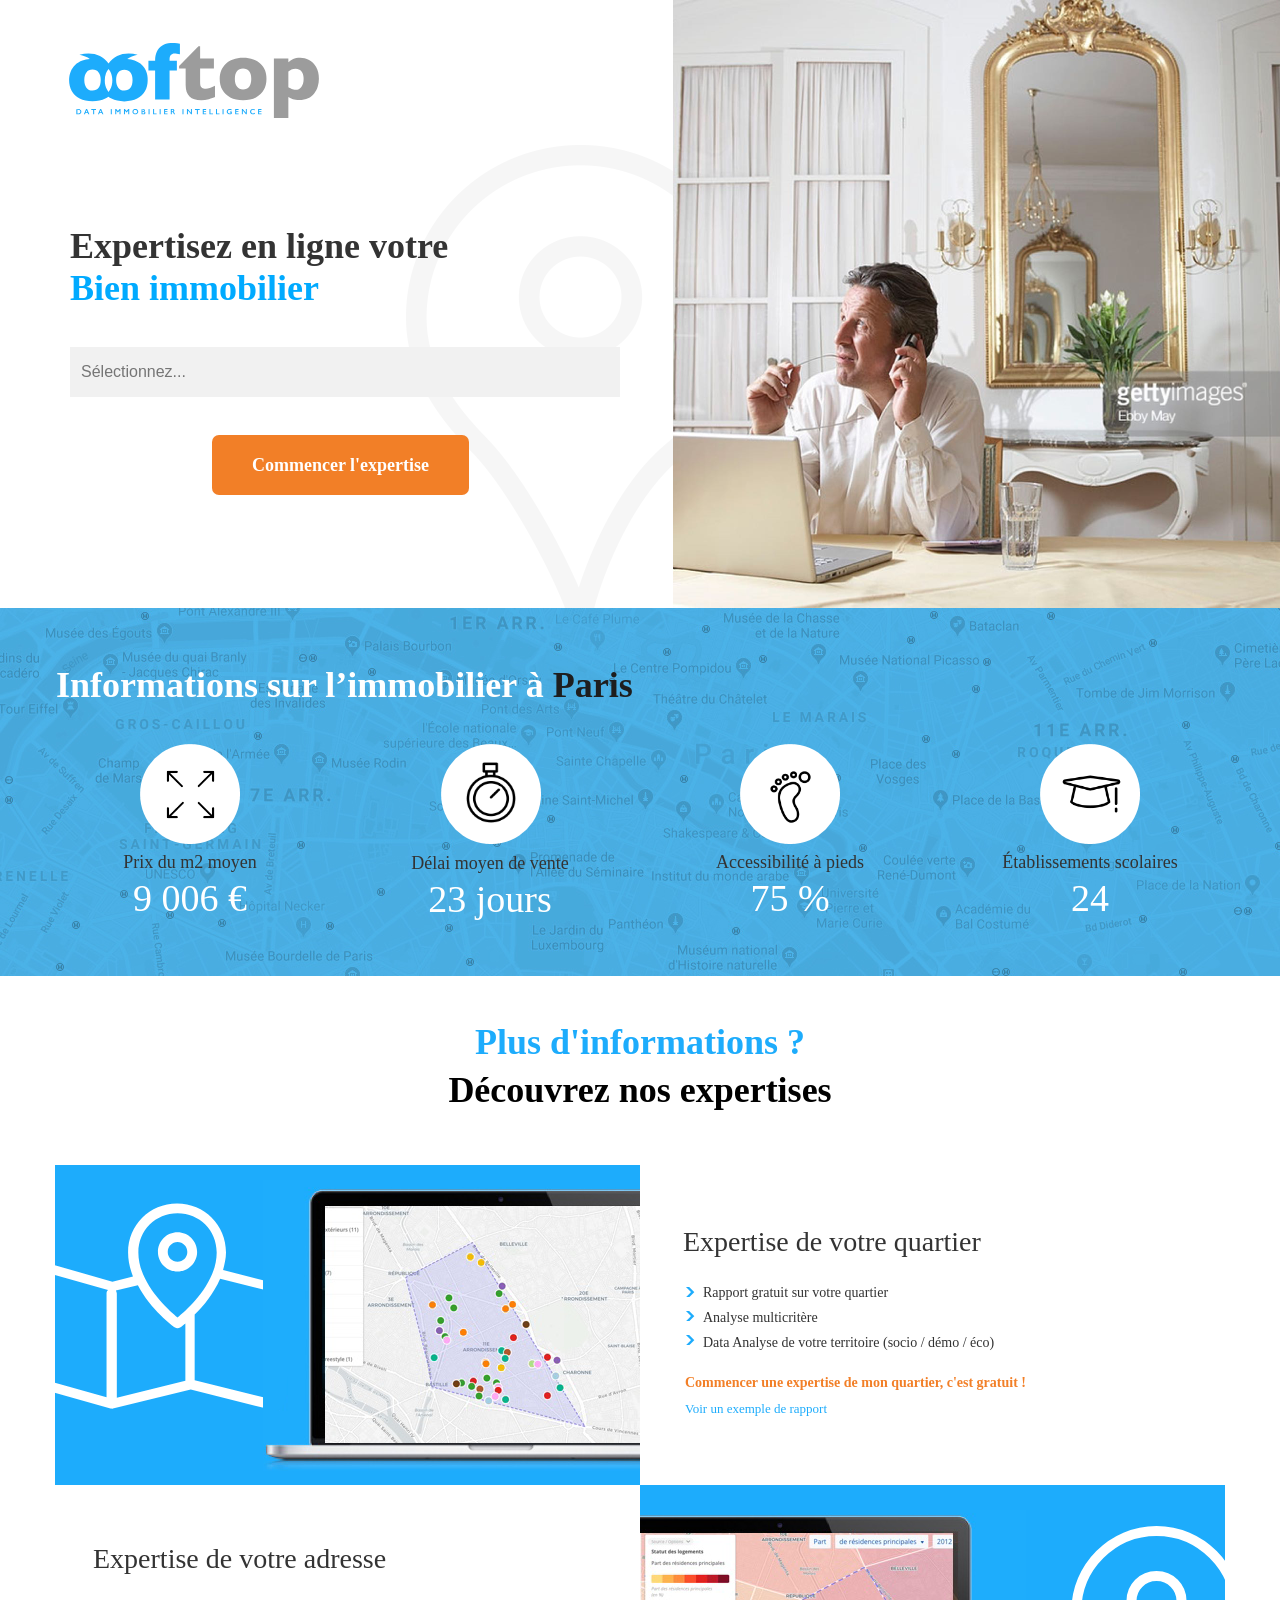
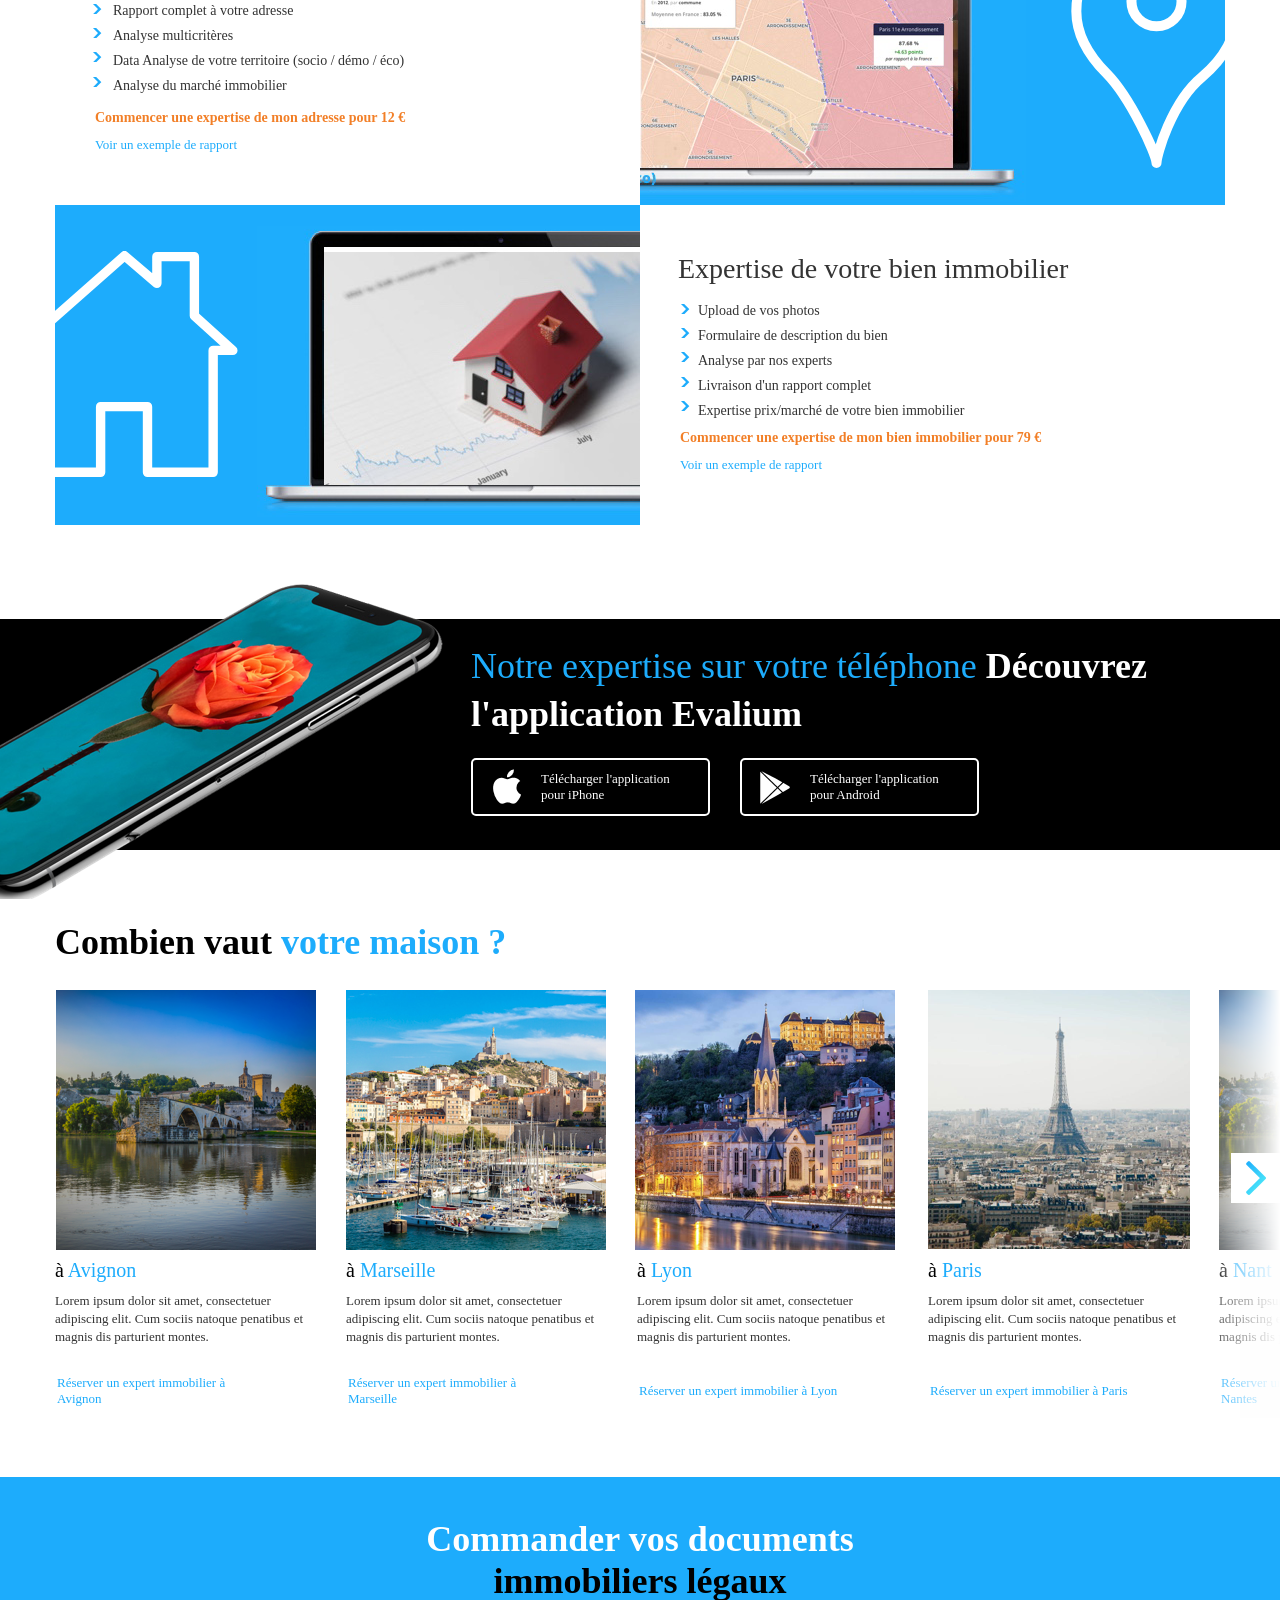
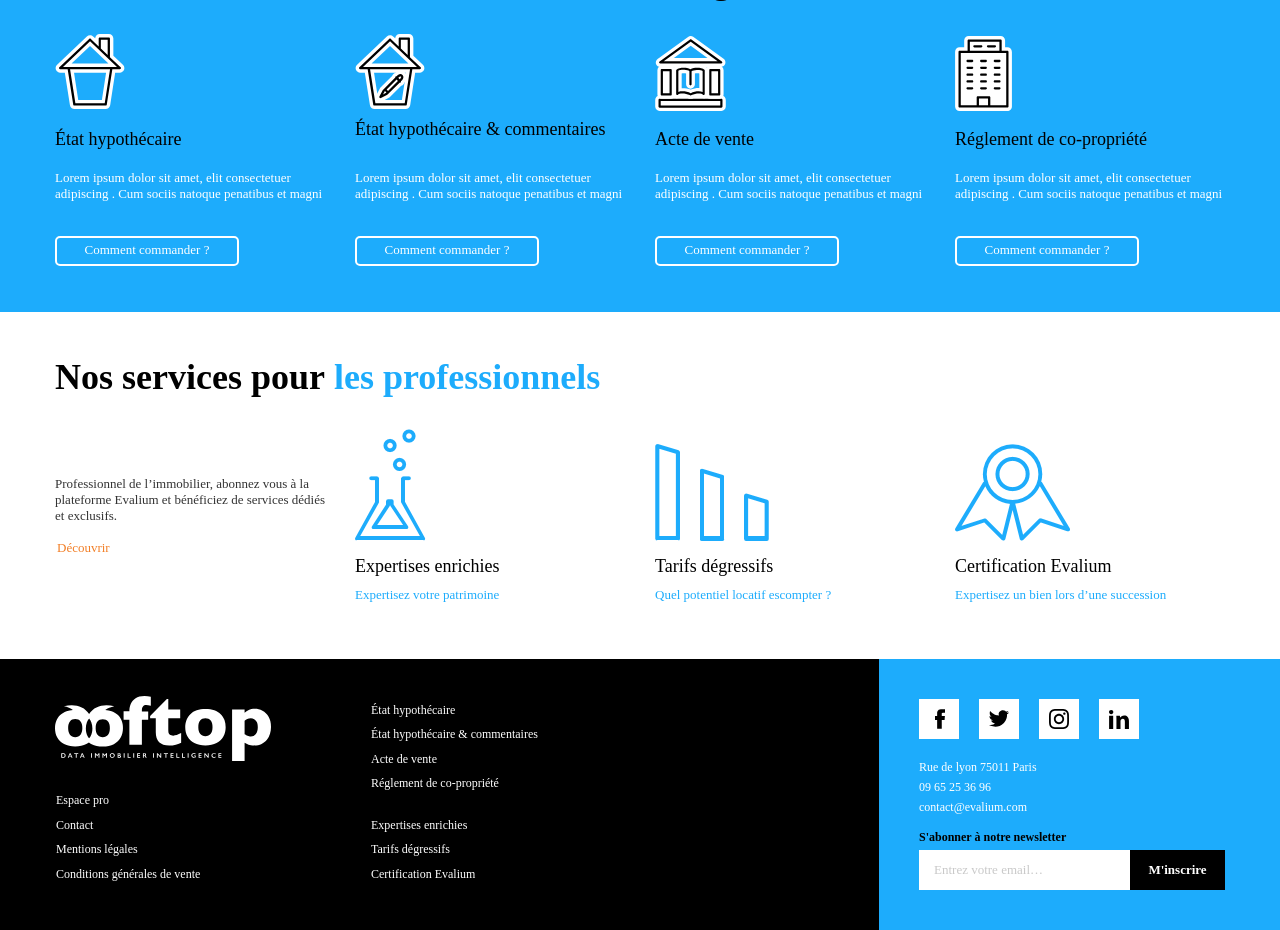
==== commit 3fbf7714: "Update code" ====
--- a/index.html
+++ b/index.html
@@ -19,16 +19,19 @@
         ON_PREM_LDAP_ENABLED = 'false';
 </script><script src="./index_files/jquery-1.7.1.min.js.download"></script>
     <script src="./index_files/jquery-ui-1.8.10.custom.min.js.download"></script>
-    <script src="./index_files/prototypePre.js.download"></script>
-    <script src="./index_files/document.js.download"></script>
-    <script src="./index_files/prototypePost.js.download"></script>
-    <script src="./index_files/data.js.download"></script>
-    <script type="text/javascript">
+    <!--<script src="./index_files/prototypePre.js.download"></script>-->
+    <!--<script src="./index_files/document.js.download"></script>-->
+    <!--<script src="./index_files/prototypePost.js.download"></script>-->
+    <!--<script src="./index_files/data.js.download"></script>-->
+    <!--<script type="text/javascript">
       $axure.utils.getTransparentGifPath = function() { return 'https://d1h0x9w88ijkiq.cloudfront.net/3372/images/transparent.gif'; };
       $axure.utils.getOtherPath = function() { return 'resources/Other.html'; };
       $axure.utils.getReloadPath = function() { return '#.html'; };
-    </script>
-  
+    </script>-->
+  <link href="./dist/easy-autocomplete.min.css" rel="stylesheet" type="text/css">
+  <script src="./js/jquery-1.12.4.js"></script>
+  <script src="./js/jquery-ui.js"></script>
+  <script src="./dist/jquery.easy-autocomplete.min.js" type="text/javascript" ></script>
 <script>
     $(document).ready(function(){
         $("iframe").each(function( index ) {
@@ -1411,16 +1414,109 @@
 
                     <!-- Unnamed (Rectangle) -->
                     <div id="u213" class="ax_default box_1">
-                      <div id="u213_div" class="" tabindex="0"></div>
-                      <div id="u213_text" class="text " style="top: 20px; transform-origin: 251.5px 10px 0px;">
-                        <p><span>Entrez votre adresse, ville ou code postal…</span></p>
-                      </div>
-                    </div>
-
+                      <input type="text" name="q" id="q" placeholder="Sélectionnez..."  style="width: 550px; height: 50px;"/>
+                      <script>
+                          //Mostrar el autocompletado con el evento focus
+                          //Duda o comentario: http://WilzonMB.com
+                          var items = ["Avignon","Bettwiller","Ohlungen","Usson","Bust","Les Pradeaux","Brassac-les-Mines","Saint-Martin-des-Plains","Beaulieu","Saint-Rémy-de-Chargnat","Le Broc","Vacqueriette-Erquières","Saint-Germain-Lembron","Bélarga","Lamontgie","Augnat","Antoingt","Puilacher","Saint-Gervazy","Boudes","Ternant-les-Eaux","Courgoul","Chassagne","Tourzel-Ronzières","Dauzat-sur-Vodable","Vodable","Rentières","Apchat","Ardes","La Chapelle-Marcousse","Collanges","Gignat","Bergonne","Mareugheol","Madriat","Saint-Hérent","Auzat-la-Combelle","Moriat","Villeneuve","Charbonnier-les-Mines","Saint-Alyre-ès-Montagne","Roche-Charles-la-Mayrand","Dio-et-Valquières","Anzat-le-Luguet","Saint-Geneys-près-Saint-Paulien","Mazoires","Saint-Jean-d'Aubrigoux","Pouzolles","Ally","Chamalières-sur-Loire","Mutzenhouse","Craponne-sur-Arzon","Le Vernet","Beaune-sur-Arzon","Saint-Julien-d'Ance","Saint-Georges-Lagricol","Rottelsheim","Contes","Saint-Pierre-du-Champ","Charraix","Waltenheim-sur-Zorn","Vorey","Saint-Étienne-Estréchoux","Dauendorf","Saint-Vincent","Chastanier","Saint Bonnet-Laval","Vergezac","Borne","Plaissan","Faugères","Saint-Arcons-d'Allier","Chanteuges","Tressan","Chériennes","Venteuges","Prades","Saint-Bauzille-de-la-Sylve","Desges","Pébrac","Saint-Gervais-sur-Mare","Saint-Privat-d'Allier","Saint-Préjet-d'Allier","Popian","Chanaleilles","Chazelles","Bages","Vendémian","Chastel","Le Bousquet-d'Orb","Vinassan","Pinols","Saint-Saturnin-de-Lucian","Saint-Jean-de-Fos","Ferrussac","La Tour-sur-Orb","Lagamas","Laubach","Argelliers","Jonquières","Saint-Paul-et-Valmalle","Aniane","Ceilhes-et-Rocozels","Fos","Camplong","Avène","La Boissière","Langensoultzbach","Joncels","Saint-Geniès-de-Varensal","Saint-André-de-Sangonis","Montarnaud","Gignac","Pouzols","Laurens","Thézan-lès-Béziers","Le Poujol-sur-Orb","Saint-Geniès-de-Fontedit","Le Pouget","Montpeyroux","Gabian","Graissessac","Roquessels","Saint-Pargoire","Abeilhan","Vailhan","Saint-Jean-Kourtzerode","Verneil-le-Chétif","Roujan","Berville-en-Caux","Neffiès","Montesquieu","Aumelas","Croissy-sur-Seine","Puéchabon","Margon","Kriegsheim","Aigremont","Carrépuis","Fleury","Gruissan","Sacy-le-Grand","Salles-d'Aude","Ouveillan","Fourdrinoy","Narbonne","Marcorignan","Peyriac-de-Mer","Saint-Guilhem-le-Désert","Arboras","La Palme","Lunas","Saint-Guiraud","Allennes-les-Marais","Ellecourt","Autignac","Lamalou-les-Bains","Villemagne-l'Argentière","Taussac-la-Billière","Caussiniojouls","Hérépian","Magalas","Brenas","Frettemeule","Murviel-lès-Béziers","Puissalicon","Pézènes-les-Mines","Carlencas-et-Levas","Fouzilhon","Bédarieux","Marles-sur-Canche","Puimisson","Causses-et-Veyran","Le Pradal","Combes","Armissan","Les Aires","Port-la-Nouvelle","Saint-Nazaire-de-Ladarez","Montady","Cabrerolles","Éclimeux","Pailhès","Vendres","Bauvin","Lespignan","Maraussan","Cuxac-d'Aude","Cazouls-lès-Béziers","Maureilhan","Nissan-lez-Enserune","Coursan","Sigean","Montigny-en-Gohelle","Rouvroy","Bois-Bernard","Saulchoy","Drocourt","Wiesviller","Lixheim","Schwindratzheim","Bossendorf","Buire-le-Sec","Blingel","Roussent","Boisjean","Fresnoy","Azincourt","Hénin-Beaumont","Galametz","Annœullin","Willeman","Maintenay","Carvin","Provin","Carnin","Huby-Saint-Leu","Raye-sur-Authie","Campagne-lès-Hesdin","Blangy-sur-Ternoise","Capelle-lès-Hesdin","Gouy-Saint-André","Wambercourt","Hesmond","Vilsberg","Sempy","Brimeux","Aubin-Saint-Vaast","Neulette","Cavron-Saint-Martin","Offin","Mouriez","Marenla","Loison-sur-Créquoise","Tortefontaine","La Loge","Aix-en-Issart","Saint-Georges","Saint-Denœux","Beaurainville","Béalencourt","Sainte-Austreberthe","Saint-Rémy-au-Bois","Montbronn","Rollancourt","Lespinoy","Berling","Douriez","Maresquel-Ecquemicourt","Bazentin","Vescheim","Fillièvres","Ingenheim","Sorel-en-Vimeu","Guigny","Morsbronn-les-Bains","Tramecourt","Wail","Hegeney","Boubers-lès-Hesmond","Eschbach","Liercourt","Mittelbronn","Regnauville","Melsheim","Wingersheim les Quatre Bans","Scherlenheim","Richemont","Estrées-sur-Noye","Wilwisheim","Phalsbourg","Vieil-Hesdin","Noyelles-lès-Humières","Marconne","Wamin","Zilling","Hérange","Caumont","Grigny","Labroye","Forstheim","Niedersteinbach","Frœschwiller","Grassendorf","Wittersheim","Incourt","Marconnelle","Roberval","Brévillers","Artzenheim","Guisy","Maisoncelle","Bouin-Plumoison","Mittelschaeffolsheim","Auchy-lès-Hesdin","Baerenthal","Metting","Hodeng-Hodenger","Warlencourt-Eaucourt","Gancourt-Saint-Étienne","Doudeauville","Cuy-Saint-Fiacre","Hangviller","Saint-Michel-d'Halescourt","Goussancourt","Elbeuf-en-Bray","Issenhausen","Bosc-Hyons","Minversheim","Mackwiller","Ménerval","Weyer","Thal-Drulingen","Dampierre-en-Bray","Beauvoir-en-Lyons","Gungwiller","Alteckendorf","Bézancourt","Haussez","Olwisheim","Saumont-la-Poterie","Berstett","Longmesnil","Brémontier-Merval","Brenouille","Saint-Martin-Longueau","Marques","Saint-Maxent","Grumesnil","Ferrières-en-Bray","Gougenheim","Pont-Sainte-Maxence","Gournay-en-Bray","Ernemont-la-Villette","Rohr","Neuf-Marché","Pontpoint","Pierrecourt","Bazicourt","Monceaux","Sacy-le-Petit","Les Ageux","Bréau","Rhuis","Morienne","Aumale","Ramburelles","Beaurepaire","Criquiers","Nesle-Normandeuse","Haudricourt","Hodeng-au-Bosc","Saint-Martin-au-Bosc","Aubéguimont","Verneuil-en-Halatte","Cinqueux","Rieux","Villeneuve-sur-Verberie","Forges-les-Eaux","Biencourt","Angicourt","Le Caule-Sainte-Beuve","Beaussault","Martainneville","Vismes","Vieux-Rouen-sur-Bresle","Tilloy-Floriville","Haucourt","Monchaux-Soreng","Maisnières","Gaillefontaine","La Bellière","Rétonval","Blangy-sur-Bresle","Bouttencourt","Ronchois","Illois","Pommereux","Conteville","Bouillancourt-en-Séry","Saint-Léger-aux-Bois","Droue-sur-Drouette","Molagnies","Accous","Avesnes-en-Bray","Bouchevilliers","Montroty","Gretz-Armainvilliers","Férolles-Attilly","Gallardon","Tournan-en-Brie","Ozoir-la-Ferrière","Lésigny","Corbreuse","Auneau-Bleury-Saint-Symphorien","Chatignonville","Maisons","La Chapelle-d'Aunainville","Plessis-Saint-Benoist","Cette-Eygun","Ymeray","Dourdan","Les Granges-le-Roi","Mérobert","Béville-le-Comte","Garrebourg","Levainville","Écrosnes","Le Gué-de-Longroi","Épernon","Aunay-sous-Auneau","Fontaine-la-Rivière","Coignières","Chatou","Le Mesnil-le-Roi","Maisons-Laffitte","Saint-Germain-en-Laye","Houilles","Chambourcy","Congerville-Thionville","Mareil-Marly","Le Vésinet","Le Pecq","Fourqueux","Carrières-sur-Seine","Montesson","Le Port-Marly","Vierville","Abbéville-la-Rivière","Saclas","Pussay","Saint-Louis","Guntzviller","Boissy-la-Rivière","Guillerval","Chalou-Moulineux","Saint-Cyr-la-Rivière","Monnerville","La Forêt-Sainte-Croix","Morainville","Châtenay","Léthuin","Blandy","Méréville","Angerville","Estouches","Élancourt","Voisins-le-Bretonneux","Plaisir","Maurepas","Montigny-le-Bretonneux","Villepreux","Louveciennes","L'Étang-la-Ville","Guyancourt","Marly-le-Roi","La Verrière","Brières-les-Scellés","Boissy-le-Sec","Saint-Hilaire","Sermaise","Étampes","Chalo-Saint-Mars","Morigny-Champigny","Bois-Herpin","Roinville","Le Val-Saint-Germain","Saint-Chéron","Boutervilliers","Breux-Jouy","Saint-Cyr-sous-Dourdan","Magny-les-Hameaux","Buno-Bonnevaux","Milly-la-Forêt","Mondeville","Courances","Oncy-sur-École","Videlles","Moigny-sur-École","Soisy-sur-École","Dannemois","Boigneville","Boutigny-sur-Essonne","Courdimanche-sur-Essonne","Puiselet-le-Marais","Bouville","Gironville-sur-Essonne","Champmotteux","Brouy","Criquebeuf-la-Campagne","Maisse","Valpuiseaux","Bezons","La Ferté-Beauharnais","Sailly-le-Sec","Saint-Viâtre","La Marolle-en-Sologne","La Haye","Villeny","Neung-sur-Beuvron","Lées-Athas","Gourlizon","Millançay","Yvoy-le-Marron","Montlevicq","Nançay","Eysus","Arzviller","Estos","Niderviller","Vernou-en-Sologne","Montrieux-en-Sologne","Dhuizon","Veilleins","Chazemais","Néret","Saint-Désiré","Thevet-Saint-Julien","La Motte-Feuilly","Vicq-Exemplet","Champillet","Urciers","Sainte-Sévère-sur-Indre","Rouy-le-Grand","Feusines","Pouldergat","Pérassay","Lignerolles","Raymond","Saint-Éloy-d'Allier","Achères","Pigny","Henrichemont","La Chapelotte","Baugy","Humbligny","Bidos","Menetou-Salon","Bibiche","Quantilly","Saint-Martin-d'Auxigny","Morogues","Moulins-sur-Yèvre","Fussy","Soulangis","Saint-Georges-sur-Moulon","Brécy","Soye-en-Septaine","Avord","Savigny-en-Septaine","Osmoy","Crosses","Rians","Caharet","Aubinges","Sainte-Solange","Nohant-en-Goût","Vasselay","Vignoux-sous-les-Aix","Osenbach","Parassy","Verneuil","Saint-Palais","Les Aix-d'Angillon","Jussy-Champagne","Arblade-le-Bas","Bussy","Farges-en-Septaine","Montigny","Lantan","Surtauville","Parnay","Thaumiers","Cogny","Saint-Denis-de-Palin","Dun-sur-Auron","Contres","Saint-Germain-des-Bois","Vornay","Guengat","Senneçay","Osmery","Chalivoy-Milon","Allogny","Saint-Aignan-des-Noyers","Neuvy-sur-Barangeon","Vignoux-sur-Barangeon","Le Juch","Saint-Laurent","Vouzeron","Saint-Éloy-de-Gy","Saint-Christophe-en-Boucherie","La Berthenoux","Chaumont","Neuilly-en-Dun","Sagonne","Givardon","Villedaigne","Grossouvre","Sancoins","Tousson","Germigny-l'Exempt","La Chapelle-Hugon","Ligny-Thilloy","Bannegon","Lasseube","Vereaux","Le Pondy","Augy-sur-Aubois","Le Magny","Oberentzen","Landudal","Sarzay","Montgivray","La Châtre","Briantes","Lacs","Ogeu-les-Bains","Précilhon","Chassignolles","Asasp-Arros","Gratibus","Lourouer-Saint-Laurent","Pouligny-Notre-Dame","Glisy","Buziet","Tréguennec","Poey-d'Oloron","Thuy","Pouligny-Saint-Martin","Buire-sur-l'Ancre","Davenescourt","Cayeux-en-Santerre","Nohant-Vic","Saint-Chartier","Verneuil-sur-Igneraie","Viplaix","Saint-Août","Velles","Bouesse","Moumour","Menetou-Couture","Laverdines","Chaumoux-Marcilly","Saint-Hilaire-de-Gondilly","Aren","Gron","Étréchy","Kerlaz","Villequiers","La Forêt-Fouesnant","Saligny-le-Vif","Villabon","Mesples","Neuilly-en-Sancerre","Saint-Céols","Courçais","Landudec","Dernancourt","Neuvy-Deux-Clochers","Azy","Gouesnach","Archignat","Marestmontiers","Bayonvillers","Vijon","Huriel","Rivery","Coisy","Saint-Martinien","Saint-Palais","Fignières","Saint-Évarzec","La Chapelaude","Chambérat","Morisel","Cantigny","Clohars-Fouesnant","Bénodet","Le Plessier-Rozainvillers","Ferrière-et-Lafolie","Combrit","Plobannalec-Lesconil","Vigoulant","Le Quesnel","Plonéour-Lanvern","Francourville","Geishouse","Plogastel-Saint-Germain","Ance Féas","Saint-Jean-Trolimon","Fresnoy-en-Chaussée","Erches","Saint-Sauvier","Loctudy","Pleuven","Dessenheim","Fouesnant","La Hallotière","Pont-l'Abbé","Neuf-Brisach","Iré-le-Sec","Louvrechy","Plomeur","Peumerit","Treignat","Esquiule","Munwiller","Pouyastruc","Burg","Lautenbachzell","Ételfay","Pierrepont-sur-Avre","Warsy","Sarrance","Lourdios-Ichère","Gée-Rivière","Île-Tudy","Oloron-Sainte-Marie","La Cellette","Corneillan","Classun","Guilvinec","Lannux","Le Mesnil-Lieubray","Buxières-sous-Montaigut","Étinehem-Méricourt","Beaufort-en-Santerre","Sainte-Christine","Vergoignan","Saint-Loubouer","Projan","Sarron","Elsenheim","Gunsbach","Beaulencourt","Barastre","Saint-Agnet","Treffiagat","Quimper","Latrille","Plomelin","Plonéis","Teilhet","Servant","Léchelle","Montredon-des-Corbières","Bus","Menat","Pierregot","Rieux","Ergué-Gabéric","Neuf-Église","Tréméoc","Pluguffan","Thiepval","Bahus-Soubiran","Ségos","Authuille","Lapeyrouse","Ovillers-la-Boisselle","Aveluy","Douarnenez","Fréland","Briec","Contalmaison","Montaigut","Ayat-sur-Sioule","Courcelette","Grandcourt","Buanes","Langolen","Mametz","Landrévarzec","Fricourt","Durmignat","Saint-Éloy-les-Mines","Moiry","Castelvieilh","Moureuille","Bécordel-Bécourt","Edern","Raedersheim","Goldbach-Altenbach","Saint-Gervais-d'Auvergne","Saint-Julien-la-Geneste","Saint-Priest-des-Champs","Beaucourt-sur-l'Hallue","La Neuville-Sire-Bernard","Roche-d'Agoux","Talmas","Plogonnec","Magny-Jobert","Vergheas","Saulzet-le-Froid","Sauret-Besserve","Zellenberg","Eguisheim","Sazeray","Charensat","Ars-les-Favets","Valonne","Virlet","Saint-Hilaire","La Crouzille","Jungholtz","Le Quartier","Saint-Maigner","Château-sur-Cher","Volgelsheim","Pionsat","Houdemont","Bavelincourt","Weckolsheim","Youx","Le Faulq","Barcelonne-du-Gers","Gouttières","Vielle-Tursan","Hirtzfelden","Mailly-Raineval","Saint-Maurice-près-Pionsat","Thory","Wolfgantzen","Bernède","Issenheim","Wuenheim","Biollet","Dours","Munchhouse","Durrenentzen","Luc","Osse-en-Aspe","Bussières","Bouillancourt-la-Bataille","Sainte-Valière","Espinasse","Arette","Saint-Martin-de-Lenne","Moussan","Vimenet","Soréac","Tournay","Collongues","Laslades","Réguisheim","Pierrefiche","Sainte-Eulalie-d'Olt","Sévérac d'Aveyron","La Capelle-Bonance","Ohnenheim","Ardengost","Beblenheim","Westhalten","Aspin-Aure","Ensisheim","Barrancoueu","Saint-Saturnin-de-Lenne","Le Bonhomme","Blars","Buhl","Bordères-Louron","Grézian","Vaux-sur-Somme","Grussenheim","Mackenheim","Bertholène","Ginestas","Laissac-Sévérac l'Église","Gaillac-d'Aveyron","Montigny-sur-l'Hallue","Ricaud","Vœgtlinshoffen","Griesbach-au-Val","Baltzenheim","Palmas d'Aveyron","Hallivillers","Hunawihr","Roquefort-des-Corbières","Sondernach","Ancizan","Muhlbach-sur-Munster","Kerbach","Kaysersberg Vignoble","Orbey","Goudon","Rimbach-près-Guebwiller","Castelnau-de-Mandailles","Saint-Nazaire-d'Aude","Oueilloux","Saint Geniez d'Olt et d'Aubrac","Bennwihr","Vielle-Aure","Bareilles","Moulédous","Widensolen","Molliens-au-Bois","Lansac","Poumarous","Prades-d'Aubrac","Argeliers","Saint-Marcel-sur-Aude","Escot","Lasseubetat","Sinzos","Bizanet","Hon-Hergies","Portel-des-Corbières","Ventenac-en-Minervois","Mirepeisset","Caves","Pouzols-Minervois","Poulainville","Névian","Mailhac","Raissac-d'Aude","Saint-Riquier-en-Rivière","Sallèles-d'Aude","Clarac","Bize-Minervois","Le Brévedent","Villers-sous-Foucarmont","Roncherolles-en-Bray","Mesnil-Mauger","Serqueux","Hermeville","Cuverville","Saint-Fuscien","Suzanne","Vergetot","Ledeuix","Criquetot-l'Esneval","Saucède","Angerville-l'Orcher","Saint-Lucien","Mauquenchy","Fongueusemare","Guerville","Lucquy","Nolléval","Géronce","Croisy-sur-Andelle","La Feuillie","Argueil","Bégole","Le Héron","Bonneville-la-Louvet","Fry","Dancourt","Fréchet-Aure","Fallencourt","Foucarmont","Oléac-Dessus","Fréchou-Fréchet","Saint-Pierre-à-Arnes","La Ferté-Saint-Samson","Beaubec-la-Rosière","Compainville","Chaumont-le-Bourg","Le Thil-Riberpré","Morville-sur-Andelle","Sigy-en-Bray","La Chapelle-Saint-Ouen","Mésangueville","Rouvray-Catillon","Beyrède-Jumet","Ilhet","Rohan","Arreau","Cadéac","Goès","Jézeau","Cazaux-Debat","Lançon","Lescun","Sarrancolin","Aulon","Castéra-Lou","Borce","Urdos","Mascaras","Ozon","Peyriguère","Barbazan-Dessus","Bouilh-Péreuilh","Lurbe-Saint-Christau","Hourc","Bordes","Castéra-Lanusse","Lhez","Vesaignes-sur-Marne","Lespouey","Lanespède","Peyraube","Coussan","Gonez","Gurmençon","Herrère","Escout","Aramits","Saint-Goin","Orin","Issor","Aurensan","Souyeaux","Boulin","Lizos","Orieux","Aubarède","Calavanté","Marseillan","Eugénie-les-Bains","Sabalos","Louit","Mun","Jacque","Oléac-Debat","Chelle-Debat","Guchan","Génos","Bourisp","Adervielle-Pouchergues","Vignec","Loudenvielle","Avajan","Cadeilhan-Trachère","Camparan","Ens","Azet","Tramezaïgues","Cazaux-Fréchet-Anéran-Camors","Radenac","Grailhen","Saint-Lary-Soulan","Bazus-Aure","Estarvielle","Vielle-Louron","Loudervielle","Neuville-Day","Couvignon","Aragnouet","Germ","Mont","Lanne-en-Barétous","Geüs-d'Oloron","Préchacq-Josbaig","Ailleville","Lignol-le-Château","Montier-en-l'Isle","Bar-sur-Aube","Bayel","Urville","Juzennecourt","Longchamp-sur-Aujon","Baroville","Lachapelle-en-Blaisy","Rouvres-les-Vignes","Rennepont","Bergères","Gillancourt","Curmont","Voigny","Meurville","Fravaux","Spoy","Blaisy","Pleugriffet","Sexfontaines","Oudincourt","Riaucourt","Viéville","Rochefort-sur-la-Côte","Vraincourt","Bologne","Briaucourt","Soncourt-sur-Marne","Savigny","Tornay","Gilley","Saint-Clément-à-Arnes","Marnay-sur-Marne","Esnouveaux","Forcey","Ageville","Brethenay","Treix","Villiers-le-Sec","Verbiesles","Arconville","Foulain","Neuilly-sur-Suize","Luzy-sur-Marne","Chamarandes-Choignes","Billio","Chaumont","Champignol-lez-Mondeville","Ville-sous-la-Ferté","Juvancourt","Buxières-lès-Villiers","Euffigneix","Semoutiers-Montsaon","Ormoy-lès-Sexfontaines","Bligny","Jonchery","Meures","Colombé-le-Sec","Pihem","Biesles","Ringendorf","Mandres-la-Côte","Sarcey","Poinson-lès-Nogent","Ninville","Nogent","Thivet","Beurières","Lanques-sur-Rognon","Cuves","Noidant-Chatenoy","Laville-aux-Bois","Poulangy","Louvières","Damrémont","Poinson-lès-Fayl","Champigny-sous-Varennes","Bize","Arbigny-sous-Varennes","Vicq","Varennes-sur-Amance","Saint-Amant-Roche-Savine","Palaiseul","Rivières-le-Bois","Genevrières","Torcenay","Bouconville","Fontaine-en-Dormois","Chalindrey","Chaudenay","Culmont","Haute-Amance","Maizières-sur-Amance","Les Loges","Champsevraine","Heuilley-le-Grand","Creutzwald","Le Pailly","Violot","Saint-Broingt-le-Bois","Rougeux","Saint-Vallier-sur-Marne","Belmont","Châteauponsac","Grenant","Saulles","Saint-Sulpice-Laurière","Bischholtz","Cheylard-l'Évêque","Saint-Laurent-d'Olt","Obermodern-Zutzendorf","Campagnac","Pomayrols","Frohmuhl","Balledent","Fromental","Niedersoultzbach","Bessines-sur-Gartempe","Balgau","Bersac-sur-Rivalier","Wingen-sur-Moder","Wimmenau","Saint-Sornin-Leulac","La Petite-Pierre","Erckartswiller","Saint-Amand-Magnazeix","Pfalzweyer","Obersoultzbach","Rancon","Saint-Léger-la-Montagne","Ransart","Laurière","Éguzon-Chantôme","Villécloye","Folles","Breuilaufa","Montcheutin","Roussac","Le Buis","Schœnbourg","Saint-Symphorien-sur-Couze","Eymouthiers","Kirrwiller","Saint-Pardoux","Weiterswiller","Menchhoffen","Vogelgrun","Compreignac","Zittersheim","Les Billanges","Nantiat","Schillersdorf","Doranges","Chamboret","Lohr","Chauvency-Saint-Hubert","Saint-Laurent-les-Églises","Écuras","Autry","Vaulry","Rouzède","Thouron","Nieul","La Jonchère-Saint-Maurice","Bouxwiller","Saint-Sylvestre","Orgedeuil","Rosteig","Geiswasser","Ambazac","Bosselshausen","Razès","Gumbrechtshoffen","Puberg","Nambsheim","Saint-Jouvent","Hinsbourg","Uttwiller","Saint-Priest-Taurion","Jabreilles-les-Bordes","Ingwiller","Montbron","Saint-Adjutory","Petersbach","Eschbourg","Bessans","Sparsbach","Lichtenberg","Bonneval-sur-Arc","Buswiller","Mulhausen","Neuves-Maisons","Neuwiller-lès-Saverne","Reipertswiller","Weinbourg","Algolsheim","Dambach","Oberbronn","Rothbach","Offwiller","Niederbronn-les-Bains","Zinswiller","Tieffenbach","Schalkendorf","Meyenheim","Dossenheim-sur-Zinsel","Mietesheim","Struth","Windstein","Obersaasheim","Reichshoffen","Gundershoffen","Mertzwiller","Uttenhoffen","Novacelles","Thonne-le-Thil","Saint-Alyre-d'Arlanc","Bois-le-Roi","Ostheim","Dore-l'Église","Saint-Allouestre","Roggenhouse","Fessenheim","Rumersheim-le-Haut","Urschenheim","Biesheim","Appenwihr","Blodelsheim","Aubure","Rumigny","Gueberschwihr","Breitenbach-Haut-Rhin","Soultzbach-les-Bains","Pfaffenheim","Marckolsheim","Rimbachzell","Wasserbourg","Champhol","Husseren-les-Châteaux","Mittelwihr","Hohrod","Larians-et-Munans","Heidolsheim","Semuy","Biltzheim","Illhaeusern","Obermorschwihr","Alland'Huy-et-Sausseuil","Gouraincourt","Regney","Champtonnay","Ammerschwihr","Rouffach","Katzenthal","Labaroche","Niederhergheim","Battexey","Housséville","Soultzmatt","Orschwihr","Bootzheim","Merxheim","Oberhergheim","Bettoncourt","Heiteren","Hettenschlag","Luttenbach-près-Munster","Rustenhart","Manin","Vaudoncourt","Logelheim","Hattstatt","Sommerviller","Crépand","Orgères-en-Beauce","Vieilles-Maisons-sur-Joudry","Lombreuil","Coyviller","Lautenbach","Exermont","Ménil-en-Xaintois","Gircourt-lès-Viéville","Riquewihr","Gundolsheim","Bergholtz","Soyécourt","Givry","Avillers","Roville-devant-Bayon","Combs-la-Ville","Saint-Pierre-du-Perray","Soultz-Haut-Rhin","Wihr-au-Val","Pargny","Lapoutroie","Bergholtzzell","Guebwiller","Hartmannswiller","Munster","Eschbach-au-Val","Soultzeren","Varennes-Jarcy","Linthal","Tourteron","Drugeac","Saint-Loup-Terrier","Saint-Morel","Saulces-Monclin","Salins","Saint-Diéry","Mauriac","La Bourboule","Hagnicourt","Saulces-Champenoises","Wignicourt","Sorcy-Bauthémont","Mouron","Lançon","Totainville","Saint-Victor-la-Rivière","Cizancourt","Dricourt","Singles","Baulny","Tauves","Le Vaulmier","Senuc","Thalamy","La Tour-d'Auvergne","Veyrières","Roche-le-Peyroux","Attigny","Saint-Bonnet-près-Bort","Confolent-Port-Dieu","Monestier-Port-Dieu","Andrezel","Sainte-Marie-Lapanouze","Bénesville","Le Monteil","Hauviné","Ydes","Méallet","Saint-Étienne-la-Geneste","Challerange","Bassignac","Apremont","Aure","Vebret","Champigneulle","Séchault","Saignes","Sauvat","Madic","La Godivelle","Réau","Moussages","Ardeuil-et-Montfauxelles","Beffu-et-le-Morthomme","Leffincourt","Mars-sous-Bourcq","Tourcelles-Chaumont","Sainte-Marie","Fléville","Contreuve","Pauvres","Chuffilly-Roche","Coulommes-et-Marqueny","Boissy-aux-Cailles","Chattancourt","Thomery","Sourniac","Saint-Bonnet-le-Chastel","Achères-la-Forêt","Chambon-sur-Dolore","Bouzonville-aux-Bois","Amponville","Quilly","Longwé","Auzers","Saint-Pierre","Fresnes-Mazancourt","Champagnac","Féricy","Cauroy","Mont-Saint-Martin","Frenelle-la-Petite","Veyrières","Hypercourt","Saint-Mammès","Saint-Sauveur-la-Sagne","Saint-Juvin","Bainville-aux-Miroirs","Sarroux - Saint Julien","Tantonville","Margerides","Dommarie-Eulmont","Bort-les-Orgues","Vernols","Saint-Fréjoux","Rouy-le-Petit","Brécy-Brières","Moncel-sur-Vair","Saint-Exupéry-les-Roches","Saint-Victour","Coussey","Chevières","Liginiac","Sérandon","Lavigerie","Arlanc","Treilles-en-Gâtinais","Dienne","Andechy","Savigny-sur-Aisne","Rebeuville","Le Claux","Labessette","Beaulieu","Antignac","Murat","Méréville","Saint-Étienne-à-Arnes","Larodde","Espinchal","Saint-Ouen-en-Brie","Chaligny","Liry","Collandres","Ludres","Lanobre","Semide","Champs-sur-Tarentaine-Marchal","Salers","Marsac-en-Livradois","Villers-lès-Nancy","Mayres","Ribeaucourt","Jarville-la-Malgrange","Saint-Genès-Champespe","Saint-Étienne-de-Chomeil","Trémouille","Apchon","Marvaux-Vieux","Saint-Ferréol-des-Côtes","Job","Reuilly-Sauvigny","Gondrecourt-le-Château","Bonnet","Houdelaincourt","Aingoulaincourt","Ville-Saint-Jacques","Méligny-le-Grand","Juvigny-en-Perthois","Machault","Riom-ès-Montagnes","Pozières","Saint-Appolinaire","Biencourt-sur-Orge","Saint-Amandin","Le Falgoux","Brauvilliers","Lugarde","Châtillon-la-Borde","Saint-Loup-de-Gonois","Varennes-sur-Seine","Morsang-sur-Seine","Saint-Pierre-Colamine","Montgreleix","Nant-le-Petit","Ménil-sur-Saulx","Compains","Morley","Bléruais","Bazincourt-sur-Saulx","Le Bouchon-sur-Saulx","Blancfossé","Picherande","Landeyrat","Saint-Joire","Méligny-le-Petit","Épiez-sur-Chiers","Messein","Condé-lès-Autry","Manre","Valbeleix","Demange-aux-Eaux","Vouthon-Haut","Chatel-Chéhéry","Chardeny","Pradiers","La Monselie","Stainville","Égliseneuve-d'Entraigues","Villouxel","Chastreix","Chanterelle","Dammarie-sur-Saulx","Monthois","Marcq","Sugny","Curel","Chermisey","Greux","Pargny-sous-Mureau","Saint-Urbain-Maconcourt","Othe","Burthecourt-aux-Chênes","Donjeux","Gudmont-Villiers","Mussey-sur-Marne","Suzannecourt","Brechainville","Fréville","Lafauche","Liffol-le-Grand","Farbus","Mont-lès-Neufchâteau","Noncourt-sur-le-Rongeant","Besse-et-Saint-Anastaise","Saint-Christ-Briost","Noyelles-sur-Sambre","Hestrud","Vouthon-Bas","Sionne","Humberville","Busson","Bétheniville","Varennes-en-Argonne","Malmy","Saint-Martin-l'Heureux","Sailly","Lezéville","Marcenat","Buverchy","Épizon","Thonnance-lès-Joinville","Germay","Peyrusse","Dompierre-Becquincourt","Saint-Martin-en-Bière","Montreuil-sur-Thonnance","Poissons","Trampot","Poupry","Rouvroy-sur-Marne","Vecqueville","Nomécourt","Condat","Belloy-en-Santerre","Chuignes","Leurville","Fronville","Cirfontaines-en-Ornois","Horville-en-Ornois","Saint-Saturnin","Morionvilliers","Cros","Germisay","Annonville","Chambroncourt","Seraumont","Thonnance-les-Moulins","Bagnols","Trémouille-Saint-Loup","Échenay","Orquevaux","Chatonrupt-Sommermont","Midrevaux","Aillianville","Vaudeville-le-Haut","Les Roises","Bretenières","Falaise","Dainville-Bertheléville","Chassey-Beaupré","Domremy-Landéville","Grivy-Loisy","Dromesnil","Joursac","Saint-Donat","Montboudif","Saint-Souplet-sur-Py","Neussargues en Pinatelle","Saint-Hilaire-le-Petit","Saint-Hippolyte","Lawarde-Mauger-l'Hortoy","Grand","Cheylade","Guillaucourt","Avranville","Marchastel","Rachecourt-sur-Marne","Ségur-les-Villas","Havernas","Maizières","Cousances-les-Forges","Narcy","Villereau","Blécourt","Voisenon","Saint-Gonnery","Vaudesincourt","Saint-Maudan","Montblainville","Lachalade","Ville-sur-Tourbe","Trancrainville","Guincourt","Buneville","Marainville-sur-Madon","Voncq","Réguiny","Sommerance","Ochey","Le Cours","Cornay","Saint-Bonnet-de-Condat","Pagney-derrière-Barine","Allanche","Méharicourt","Saint-Thomas-en-Argonne","Vèze","Saint-Vincent-de-Salers","Faissault","Vienne-la-Ville","Boisseaux","Pluneret","Bouquemaison","Remicourt","Domgermain","Crédin","Le Sourn","Dommartin-lès-Toul","Menet","Molac","Villey-le-Sec","Montbras","Mattaincourt","Blémerey","Ahéville","Trizac","Marchélepot","Gouy-en-Ternois","Valette","Grandham","Saint-Martin-Valmeroux","Coëtlogon","Saint-Gérand","Croixanvec","Ramecourt","They-sous-Vaudemont","Minaucourt-le-Mesnil-lès-Hurlus","Aubérive","Gratreuil","Dontrien","Ambert","Champétières","Le Monestier","Bertignat","Anglards-de-Salers","Chuignolles","La Forie","Vaubexy","Grandval","Savins","Saint-Bonnet-de-Salers","Framerville-Rainecourt","Biarre","Saint-Paul-de-Salers","Jaleyrac","Pulney","Marché-Allouarde","Vomécourt-sur-Madon","Praye","Boulaincourt","Bettegney-Saint-Brice","Massiges","Le Vigean","Warvillers","Nesle","Binarville","Beaufort-Blavincourt","Rouvroy-Ripont","Andelnans","Les Grangettes","Ally","Breuil","Ognolles","Villers-lès-Roye","Falvy","Mondicourt","Saint-Mard","Fouquescourt","Champien","Grécourt","Épénancourt","Coulogne","Languevoisin-Quiquery","Cressy-Omencourt","Ablaincourt-Pressoir","Étalon","Verpillières","Proyart","Morval","Rouvroy-en-Santerre","Armancourt","Fontaine-lès-Cappy","Mesnil-Saint-Nicaise","Potte","Misery","Balâtre","Roye","L'Échelle-Saint-Aurin","Arvillers","Folleville","Chilly","Quiry-le-Sec","Raincheval","Remiencourt","Mézières-en-Santerre","Dommartin","Hargicourt","Grivesnes","Bienvillers-au-Bois","Rouvrel","Courtemanche","Ignaucourt","Malpart","Contoire","Villers-aux-Érables","Aubvillers","Hangard","Boussicourt","Ailly-sur-Noye","Chaussoy-Epagny","Chirmont","Démuin","Braches","Coullemelle","Sains-en-Amiénois","Grattepanche","Novion-Porcien","Amiens","Villecourt","Thennes","Hallu","Guyencourt-sur-Noye","Moreuil","Becquigny","Laleu","Fouencamps","Domart-sur-la-Luce","Hangest-en-Santerre","Sourdon","Caix","Curchy","Esclainvillers","Harbonnières","Wiencourt-l'Équipée","Grivillers","Gruny","Avelesges","Montereau-sur-le-Jard","Ercheu","Rethonvillers","Folies","Goyencourt","Chaulnes","Rosières-en-Santerre","Hattencourt","Liancourt-Fosse","Béthencourt-sur-Somme","Marquivillers","Assevillers","Vauvillers","Cottenchy","Jumel","Hailles","Lignières","Herleville","Estrées-Deniécourt","Damery","Moyencourt","Camon","Bertangles","Dury","Fouilloy","Thézy-Glimont","Gentelles","Le Hamel","Longueau","Bonnay","Bussy-lès-Daours","Franvillers","Méricourt-l'Abbé","Vecquemont","Lamotte-Warfusée","Béhencourt","Marcelcave","Aumont","Corbie","Morlancourt","Curlu","Sauvillers-Mongival","Rognon","Crémery","Bouchoir","Vrély","Aubercourt","Fréchencourt","Treux","Morchain","Cerisy","Méaulte","Villers-Bretonneux","Ribemont-sur-Ancre","Lametz","Boves","Cagny","Lamotte-Brebière","Beaulieu-les-Fontaines","Morcourt","Vaire-sous-Corbie","Hamelet","Aubigny","Cachy","Lahoussoye","Heilly","Beaurieux","Allonville","Daours","Herly","Souhey","Beaucourt-en-Santerre","Laucourt","Hœnheim","Chipilly","Éclusier-Vaux","Parvillers-le-Quesnoy","Fresnoy-lès-Roye","Bray-sur-Somme","Suzanne","Ennemain","Saint-Blaise-la-Roche","Fransart","Solente","Puzeaux","Billancourt","Condé-Folie","Margny-aux-Cerises","Licourt","Berteaucourt-lès-Thennes","La Neuville-lès-Bray","Sailly-Laurette","Ville-sur-Ancre","Carnoy","Foucaucourt-en-Santerre","Frise","Fonches-Fonchette","Roclincourt","La Vicogne","Vadencourt","Montonvillers","Naours","Forceville","Villers-Bocage","Contay","Bresle","Lachapelle","Rubempré","Hénencourt","Englebelmer","Bouzincourt","Laviéville","Hédauville","Hérissart","Gertwiller","Senlis-le-Sec","Léalvillers","Acheux-en-Amiénois","Varennes","Arquèves","Warloy-Baillon","Mesnil-Martinsart","Toutencourt","Beaucourt-sur-l'Ancre","Puchevillers","Harponville","Albert","Millencourt","Guerbigny","Candas","Mirvaux","La Faloise","Blangy-Tronville","Rainneville","Feuquières-en-Vimeu","Maricourt","Le Sars","Fay","Punchy","Vermandovillers","Bray-lès-Mareuil","Pargny-la-Dhuys","Neuville-lès-Vaucouleurs","Ugny-sur-Meuse","Chagny","Bovée-sur-Barboure","Machault","Mécringes","Athies","Samoreau","Autrecourt-et-Pourron","Saint-Rémy-la-Vanne","Orly-sur-Morin","La Horgne","Jouy-sur-Morin","Blandy","Chailly-en-Bière","Saint-Siméon","Vaux-Montreuil","Omont","Auboncourt-Vauzelles","Saint-Léger","Choisy-en-Brie","Behren-lès-Forbach","Saint-Germain-sous-Doue","La Chaulme","Chartronges","Saint-Clément-de-Valorgue","Églisolles","Chesnois-Auboncourt","Barbizon","Boussy-Saint-Antoine","Pont-Salomon","Mazerny","Sery","Sablonnières","Aurec-sur-Loire","Bonnesvalyn","Hulluch","Saint-Martin-des-Olmes","Grazac","Beaux","Fraisses","Doue","Saint-Anthème","Unieux","Caloire","La Fouillouse","Leudon-en-Brie","Saint-Just-Malmont","Bonneil","Saint-Ferréol-d'Auroure","Saint-Didier-en-Velay","Chambœuf","Saint-Eugène","Saint-Just","Saint-Germain-sur-École","Faux","La Trétoire","Licy-Clignon","Saint-Romain","Azy-sur-Marne","Écordal","Le Vézier","Saint-Martin-du-Boschet","Beauzac","Saillant","Meilleray","Sauvessanges","Tiranges","Cierges","Boitron","Trélou-sur-Marne","Valprivas","Solignac-sous-Roche","Marquigny","Bouvellemont","Yoncq","Bas-en-Basset","Viverols","Vallées en Champagne","Champvoisy","Etzling","Courthiézy","Ronchères","Saint-Pal-de-Chalencon","La Chapelle-d'Aurec","Vincelles","Ostreville","Malvalette","Baffie","Andrézieux-Bouthéon","Medeyrolles","Dormans","Rosbruck","Forbach","Lixing-lès-Rouhling","Sainte-Sigolène","Morsbach","Petite-Rosselle","Brettnach","Saint-André-de-Chalencon","Boisset","Spicheren","Stiring-Wendel","Schœneck","Œting","Berviller-en-Moselle","Launstroff","Ritzing","Kirschnaumen","Freistroff","Blies-Guersviller","Neunkirchen-lès-Bouzonville","Alsting","Brixey-aux-Chanoines","Piblange","Grandrif","Monistrol-sur-Loire","Menskirch","Rivas","Valcivières","La Séauve-sur-Semène","Bouzonville","Secenans","Meigneux","Saint-Pal-de-Mons","Veauche","Villing","Couturelle","Rozier-Côtes-d'Aurec","Aboën","Saint-Paul-en-Cornillon","Estrée-Wamin","Téterchen","Valmunster","Guerting","Coullemont","Bisten-en-Lorraine","Rémelfang","Saint-Maurice-en-Gourgois","Saint-Nizier-de-Fornas","Lampaul-Ploudalmézeau","Firminy","Falck","Rémering","Estevelles","Dalem","Heining-lès-Bouzonville","Château-Rouge","Vœlfling-lès-Bouzonville","Hargarten-aux-Mines","Schwerdorff","Tromborn","Oberdorff","Guerstling","Neuvireuil","Waldwisse","Rémeling","Colmen","Ham-sous-Varsberg","Coume","Varsberg","Merten","Waldweistroff","Hinckange","Vaudreching","Velving","Ouve-Wirquin","Gomelange","Ottonville","Holling","Denting","Grindorff-Bizing","Flastroff","Filstroff","Alzing","Halstroff","Bettange","Éblange","Laumesfeld","Sepvigny","Saint-François-Lacroix","Anzeling","Chémery-les-Deux","Roupeldange","Manderen","Volmerange-lès-Boulay","Charleville-sous-Bois","Guinkirchen","Monneren","Hestroff","Mégange","Saint-Sauveur-lès-Bray","Dormelles","Courceroy","Le Mériot","Reuville","Passy-sur-Seine","Hermé","Cessoy-en-Montois","Mouy-sur-Seine","Villiers-sur-Seine","Sourdun","Lizines","Sainte-Colombe","Jutigny","Sognolles-en-Montois","Gouaix","Chalautre-la-Petite","Noyen-sur-Seine","Melz-sur-Seine","Égligny","Mouazé","Donnemarie-Dontilly","Paroy","Thénisy","Poigny","Courchamp","Auchel","Beauchery-Saint-Martin","Sigy","Les Marêts","Vieux-Champagne","Les Ormes-sur-Voulzie","Courtacon","Jouy-le-Châtel","Longueville","Maison-Rouge","Saint-Loup-de-Naud","Grisy-sur-Seine","Augers-en-Brie","Chalautre-la-Grande","Beton-Bazoches","Saint-Hilliers","Bezalles","Frétoy","Boisdon","Champcenest","Bannost-Villegagnon","Senlis","La Chapelle-Saint-Sulpice","Ribeaucourt","La Genevraye","Larchant","Cucharmoy","Léchelle","Chenoise","Saint-Étienne","Buthiers","Saint-Brice","Montceaux-lès-Provins","Mortery","Saint-Just-en-Brie","Vulaines-lès-Provins","Provins","Écoust-Saint-Mein","Béthonsart","Villiers-sous-Grez","Hendecourt-lès-Cagnicourt","Grez-sur-Loing","Voulton","Puzieux","Villiers-Saint-Georges","Cerneux","Pulligny","Everly","Sancy-lès-Provins","Gumery","La Motte-Tilly","Rupéreux","Limoges-Fourches","Montcourt-Fromonville","Vimpelles","Luisetaines","Chalmaison","La Chapelle-la-Reine","Chartrettes","Soisy-Bouy","Mons-en-Montois","Diarville","Chavigny","Saint-Loup-de-Buffigny","Hantay","Vaulx-Vraucourt","Villenauxe-la-Grande","Tonnoy","Pont-sur-Seine","Montpothier","Fontaine-Mâcon","Avant-lès-Marcilly","Fontenay-de-Bossery","Villers-au-Flos","Lupcourt","Saint-Nicolas-la-Chapelle","Plessis-Barbuise","La Villeneuve-au-Châtelot","Plouvain","La Saulsotte","Barbuise","Priez","Marles-les-Mines","Périgny-la-Rose","Brebières","Marnay-sur-Seine","Louan-Villegruis-Fontaine","Ferreux-Quincey","La Fosse-Corduan","Nogent-sur-Seine","La Tombe","Pécy","Vaudoy-en-Brie","Villons-les-Buissons","La Sabotterie","Leménil-Mitry","Fontenay","Xaronval","Voinsles","La Chapelle-Iger","Puy-Saint-Pierre","Gastins","Le Plessis-Feu-Aussoux","Gurcy-le-Châtel","Saint-Chaffrey","Châtenay-sur-Seine","Camphin-en-Carembault","Villeneuve-la-Guyard","Villeblevin","Saint-Agnan","Cannes-Écluse","Coutençon","Courcelles-en-Bassée","La Brosse-Montceaux","La Croix-en-Brie","Barbey","Montigny-Lencoup","Rampillon","Laval-en-Brie","Marolles-sur-Seine","Esmans","Montmachoux","Saint-Julien-du-Pinet","Bessamorel","Rouilly","Diant","Clos-Fontaine","Nangis","Grandpuits-Bailly-Carrois","Châteaubleau","Vanvillé","Le Ponchel","Villeneuve-les-Bordes","Chaumont","Salins","Serbonnes","Jonval","Fontains","Pronville-en-Artois","Misy-sur-Yonne","La Louptière-Thénard","Pouy-sur-Vannes","Saint-Maurice-de-Lignon","Soligny-les-Étangs","Autrey","Les Villettes","Manoncourt-en-Vermois","Clérey-sur-Brenon","Charmoy","Bercenay-le-Hayer","Villers-Brûlin","Voinémont","Baâlons","Jaulnes","Villenauxe-la-Petite","Mousseaux-lès-Bray","Fontaine-Fourches","Gouy-Servins","La Cauchie","Courgenay","Thorigny-sur-Oreuse","Richardménil","Saint-Maurice-aux-Riches-Hommes","Pailly","Haute-Avesnes","Champigny","Yvrench","Lion-sur-Mer","Courlon-sur-Yonne","Michery","Villemanoche","Baby","Vinneuf","Bergères-sous-Montmirail","Cocherel","Retournac","Puy-Saint-André","Verdon","Raucoules","Réallon","Montigny-le-Guesdier","Lapte","Bray-sur-Seine","Corrobert","Balloy","Yssingeaux","Vallouise-Pelvoux","Rossillon","Pansey","Châteauroux-les-Alpes","Omelmont","Saint-Jean-Saint-Nicolas","Villuis","Orcières","La Chapelle-sur-Oreuse","Bourdenay","L'Argentière-la-Bessée","La Postolle","Pont-sur-Yonne","Trancault","Genas","Freissinières","Mizoën","Traînel","Villar-d'Arêne","Gisy-les-Nobles","Château-Ville-Vieille","Le Monêtier-les-Bains","Boisbergues","La Salle-les-Alpes","Valloire","Puy-Saint-Vincent","Plessis-Saint-Jean","Pusignan","Saint-Martin-de-Queyrières","Les Vigneaux","Vauchamps","Fay-lès-Marcilly","Saint-Bonnet-de-Mure","Champcella","Réotier","Montenils","Gravon","Saint-Clément-sur-Durance","Mont-Dauphin","Ville-sur-Saulx","Saint-Léger-les-Mélèzes","Arnas","La Chapelle-en-Valgaudémar","Dhuisy","Rupt-aux-Nonains","Champoléon","Saint-Michel-de-Chaillol","Écoivres","Compigny","Perceneige","Besse","Grand-Rullecourt","Saint-Christophe-en-Oisans","Gillaumé","Falicon","Montgenèvre","La Herlière","Sergines","Amanty","Rimsdorf","La Grave","Bazoches-lès-Bray","Haironville","Maxey-sur-Vaise","Saint-Crépin","Aulnois-en-Perthois","Lavincourt","Villeroy-sur-Méholle","Sauvoy","Ceillac","Eygliers","Effincourt","Fontaines-sur-Marne","Guillestre","Vendrest","Arvieux","Bure","Vars","Goussaincourt","Autigny-le-Petit","Cervières","Risoul","Val-des-Prés","Burey-en-Vaux","Saudron","Briançon","Montigny-lès-Vaucouleurs","Villar-Saint-Pancrace","Tancrou","La Roche-de-Rame","Badonvilliers-Gérauvilliers","Mauvages","Villar-Loubière","Névache","Domrémy-la-Pucelle","Gandelu","Valjouffrey","La Motte-en-Champsaur","Autigny-le-Grand","Saint-Maurice-en-Valgodemard","Les Deux Alpes","Landéda","Tréglonou","Abainville","Marest","Plouguin","Coat-Méal","Hautevesnes","Ocquerre","Ploudalmézeau","Landunvez","Saint-Gengoulph","Plourin","Saint-Pabu","Verdilly","Hilbesheim","Bourg-Blanc","Porspoder","Couin","Milizac-Guipronvel","Tréouergat","Brumetz","Mary-sur-Marne","Montmirail","Rieux","Montigny-lès-Condé","Jaignes","Rozoy-Bellevalle","Nesles-la-Montagne","Auchy-les-Mines","Montolivet","Lescherolles","Verdelot","Saint-Mars-Vieux-Maisons","Paroy-sur-Saulx","Boisleux-Saint-Marc","Bellot","Saint-Martin-des-Champs","Hondevilliers","Crantenoy","La Chapelle-Moutils","Villeneuve-sur-Bellot","Mercatel","Tomblaine","Missé","Montdauphin","Gomiécourt","Saint-Ouen-sur-Morin","Gerbécourt-et-Haplemont","Tréveray","Saffais","Hévilliers","Couvertpuis","Goux-sous-Landet","Fontaine-le-Port","La Ferté-Gaucher","Baudignécourt","Saint-Barthélemy","Grévillers","Saint-Denis-lès-Rebais","Marson-sur-Barboure","Rebais","Chézy-en-Orxois","Saint-Cyr-sur-Morin","Burbach","Pont-l'Évêque","Hétomesnil","Le Mont-Saint-Adrien","Andeville","Boisleux-au-Mont","Montigny-l'Allier","Bussiares","Autheuil-en-Valois","Mareuil-sur-Ourcq","Achicourt","Neufchelles","Rouvres-en-Multien","Marolles","Courchamps","Tourtenay","La Villeneuve-sous-Thury","Germigny-sous-Coulombs","Crouy-sur-Ourcq","Basses","La Croix-sur-Ourcq","Coulombs-en-Valois","Varinfroy","Monthurel","Brasles","Barzy-sur-Marne","Château-Thierry","Chierry","Étampes-sur-Marne","Rocourt-Saint-Martin","Fresnes-en-Tardenois","Bézu-Saint-Germain","Étrépilly","Mézy-Moulins","Passy-sur-Marne","Celles-lès-Condé","Chartèves","Nogentel","Blesmes","Coincy","Bouresches","Villeneuve-sur-Fère","Jaulgonne","Armentières-sur-Ourcq","Mont-Saint-Remy","Valence-en-Brie","Épaux-Bézu","Beuvardes","Le Gault-Soigny","Grisolles","Beugnâtre","Villers-sur-Fère","Le Charmel","Épieds","Cempuis","Torcy-en-Valois","Connigis","Latilly","Vichel-Nanteuil","Neuilly-Saint-Front","Ognon","Sotzeling","Rouville","Fossoy","Brécy","Courmont","Belleau","Essômes-sur-Marne","Sommelans","Monthiers","Mont-Saint-Père","Courtemont-Varennes","Gland","Crézancy","Boviolles","Neufmoulin","Rubelles","Bénifontaine","Delouze-Rosières","Condé-en-Brie","Courboin","Viffort","Naives-en-Blois","Saint-Deniscourt","Montlevon","Reffroy","Maulan","Bihucourt","Fouchères-aux-Bois","Villers-le-Sec","Savonnières-en-Perthois","Feuchy","Hébécourt","Modène","Dolving","Dhuys et Morin-en-Brie","Boiry-Becquerelle","Boissy-le-Repos","Morsains","Tréfols","Vaulx-en-Velin","Saint-André-de-Corcy","Décines-Charpieu","Monthieux","Loyettes","Saint-Maurice-de-Gourdans","Bron","Lapeyrouse","Corbas","Chassieu","Bouligneux","Sainte-Olive","Ambérieux-en-Dombes","Saint-Alban-de-Roche","Saint-Savin","Saint-Trivier-sur-Moignans","Meyzieu","Colombier-Saugnieu","Jonage","Mions","Nivolas-Vermelle","Four","Bourgoin-Jallieu","La Verpillière","Vaulx-Milieu","Roche","Maubec","Domarin","Bourg-Saint-Christophe","Ruy-Montceau","Villefontaine","Charnoz-sur-Ain","L'Isle-d'Abeau","Bettant","Mionnay","Thil","Meximieux","Beynost","Jons","Pérouges","Saint-Maurice-de-Beynost","Miribel","Tramoyes","Neyron","Leyment","Saint-Jean-de-Niost","Saint-Priest","Montagnieu","Hardivillers-en-Vexin","Torcieu","Briord","Blyes","Saint-Vulbas","Lompnas","Innimond","Seillonnaz","Marchamp","Ambléon","Lhuis","Cleyzieu","Serrières-de-Briord","Douvres","La Burbanche","Nivollet-Montgriffon","Villebois","Oncieu","Armix","Saint-Rambert-en-Bugey","Tenay","Chazey-sur-Ain","Ambérieu-en-Bugey","Sainte-Julie","Saint-Maurice-de-Rémens","Ambutrix","Varambon","Château-Gaillard","Le Gallet","Lagnieu","Saint-Denis-en-Bugey","L'Abergement-de-Varey","Saint-Jean-le-Vieux","Ambronay","Boyeux-Saint-Jérôme","Priay","Saint-Sorlin-en-Bugey","Villette-sur-Ain","Argis","Ordonnaz","Vaux-en-Bugey","Cheignieu-la-Balme","Souclin","Châtillon-la-Palud","Mesnil-sous-Vienne","Arandas","Bousbach","Chaley","Sault-Brénaz","Bénonces","Conand","Crans","Versailleux","Le Montellier","Rignieux-le-Franc","Joyeux","Oytier-Saint-Oblas","Saint-Éloi","Villieu-Loyes-Mollon","Le Plantay","Chalamont","La Chapelle-du-Châtelard","Saint-Nizier-le-Désert","Berville","Heyrieux","Marlieux","Villars-les-Dombes","Châtenay","Faramans","Saint-Marcel","Birieux","Valencin","Saint-Laurent-de-Mure","Grenay","Saint-Just-Chaleyssin","Marennes","Bonnefamille","Diémoz","Saint-Georges-d'Espéranche","Satolas-et-Bonce","Saint-Quentin-Fallavier","Saint-Pierre-de-Chandieu","Toussieu","Chaponnay","Roquebillière","Drap","Saint-Martin-Vésubie","Berre-les-Alpes","Contes","Coaraze","Beaulieu-sur-Mer","Villefranche-sur-Mer","La Rue-Saint-Pierre","Cantaron","Cutting","Utelle","Guignecourt","Duranus","Châteauneuf-Villevieille","Nice","Venanson","Bendejun","Tourrette-Levens","Saint-André-de-la-Roche","Levens","Aspremont","Saint-Blaise","Castagniers","Colomars","Gars","Caille","Aiglun","Amirat","Valderoure","Les Mujouls","Auvare","Saint-Léger","Sallagriffon","Caussols","La Penne","La Croix-sur-Roudoule","Saint-Léger-en-Bray","Guillaumes","Châteauneuf-d'Entraunes","Péone","Saint-Antonin","Bachivillers","Hinsingen","Le Mas","Blausasc","Escragnolles","Adaincourt","Entraunes","Belvédère","La Bollène-Vésubie","Lucéram","Peillon","Lantosque","L'Escarène","La Trinité","Èze","Villars-sur-Var","Gréolières","Les Ferres","Bézaudun-les-Alpes","Saint-Sauveur-sur-Tinée","Bairols","Bonson","Ilonse","Roure","Toudon","Vence","Pierrefeu","Revest-les-Roches","Coursegoules","Conségudes","Tourrettes-sur-Loup","Courmes","Saint-Vallier-de-Thiey","La Tour","Tournefort","Valdeblore","Rimplas","Gilette","Clans","La Roquette-sur-Var","Saint-Martin-du-Var","Malaussène","Isola","Marie","Carros","Le Broc","Gattières","Massoins","Saint-Laurent-du-Var","La Gaude","Saint-Jeannet","Tourette-du-Château","Roquestéron","Bouyon","La Roque-en-Provence","Andon","Pierlas","Daluis","Roubion","Thiéry","Saint-Étienne-de-Tinée","Lieuche","Beuil","Touët-sur-Var","Pisseleu","Ascros","Cuébris","Gourdon","Rigaud","Puget-Rostang","Sigale","Cipières","Puget-Théniers","Collongues","Sauze","Villeneuve-d'Entraunes","Le Crocq","Séranon","Saint-Auban","Briançonnet","Saint-Martin-d'Entraunes","Bouvresse","Mons","Le Hamel","Formerie","Hénonville","Essuiles","Esquennoy","Haudivillers","Fontaine-Saint-Lucien","Maisoncelle-Saint-Pierre","Maisoncelle-Tuilerie","Campeaux","Milly-sur-Thérain","Fouquenies","Rainvillers","Courteuil","Le Mesnil-Théribus","Blacourt","Sully","Senantes","Boutavent","Canny-sur-Thérain","Authevernes","Neuville-Bosc","Liancourt-Saint-Pierre","Amblainville","Chavençon","Bornel","La Neuville-sur-Oudeuil","Boubiers","Villeneuve-les-Sablons","Esches","Buhy","Saint-Clair-sur-Epte","Saint-Germain-la-Poterie","Villembray","Saint-Omer-en-Chaussée","Thibivillers","Fresneaux-Montchevreuil","Saint-Quentin-des-Prés","Lachapelle-sous-Gerberoy","Saint-Pierre-es-Champs","Hannaches","Buicourt","Senots","Songeons","Bézu-Saint-Éloi","Crillon","Gerberoy","Achy","Hanvoile","Haucourt","Bonnières","Grémévillers","Lhéraule","Ons-en-Bray","Martincourt","Stundwiller","Lalandelle","Le Quesnel-Aubry","Campremy","Bulles","Beauvoir","Abbeville-Saint-Lucien","Thieux","Saint-André-Farivillers","Bucamps","Hécourt","La Neuville-en-Hez","Méru","Énencourt-le-Sec","Allonne","Corbeil-Cerf","Auteuil","Aux Marais","La Neuville-Garnier","Glatigny","Bresles","Noyers-Saint-Martin","Velennes","Verderel-lès-Sauqueuse","Vrocourt","Litz","Le Fay-Saint-Quentin","Nivillers","Bailleul-sur-Thérain","La Drenne","La Neuville-Saint-Pierre","Mouy","Le Coudray-Saint-Germer","Herchies","Berneuil-en-Bray","Laversines","Le Plessier-sur-Bulles","Lafraye","La Neuville-Vault","Le Vauroux","Saint-Germer-de-Fly","Valdampierre","Conchy-les-Pots","Hodenc-en-Bray","Beaumont-les-Nonains","Mainneville","Juvignies","Conteville","Warluis","Reuil-sur-Brêche","Sainte-Eusoye","Haute-Épine","Saint-Samson-la-Poterie","Wambez","Villers-sur-Bonnières","Lachapelle-aux-Pots","Fouquerolles","Bazancourt","Jouy-sous-Thelle","Hermes","Oudeuil","Marseille-en-Beauvaisis","Roy-Boissy","Saint-Aubin-en-Bray","Althen-des-Paluds","Aulnay","Cuigy-en-Bray","Thieuloy-Saint-Antoine","Escames","Fontenay-Torcy","Héricourt-sur-Thérain","Puiseux-en-Bray","Villers-Vermont","Le Fayel","Rémérangles","Puits-la-Vallée","Montreuil-sur-Brêche","Vendeuil-Caply","Troissereux","Blicourt","Froissy","Noirémont","Lihus","Breteuil","Maimbeville","Halloy","Briot","Fontaine-Bonneleau","Doméliers","Troussencourt","Catheux","Oursel-Maison","Thérines","Hautbos","Gaudechart","Vesly","Fontaine-Lavaganne","Brombos","Morvillers","Fay-les-Étangs","Reilly","Fleury","Saint-Crépin-Ibouvillers","Chaumont-en-Vexin","Trie-la-Ville","Boissy-le-Bois","Oroër","Rochy-Condé","Lalande-en-Son","Choqueuse-les-Bénards","Hardivillers","Saint-Arnoult","Cormeilles","Villotran","Viefvillers","Prévillers","Grez","Feuquières","Villers-Vicomte","Rothois","Saint-Maur","Réclonville","Omécourt","Loueuse","Monceaux-l'Abbaye","Montépilloy","Ernemont-Boutavent","Mureaumont","Saint-Denis-le-Ferment","Labosse","Porcheux","Savignies","Saint-Martin-le-Nœud","Frocourt","Saint-Paul","Goincourt","Pierrefitte-en-Beauvaisis","Monneville","Tourly","Lierville","Jaméricourt","Serans","Loconville","Tillé","Villers-sur-Auchy","Ivry-le-Temple","Espaubourg","Lattainville","Auneuil","Hadancourt-le-Haut-Clocher","Montagny-en-Vexin","Parnes","Montjavoult","Lavilletertre","Le Vaumain","Monts","Fresne-Léguillon","Delincourt","Vaudancourt","Estrées-Saint-Denis","La Chapelle-en-Vexin","Noyers","Flavacourt","Énencourt-Léage","Éragny-sur-Epte","Trie-Château","La Houssoye","Villers-Saint-Barthélemy","Pouilly","Sérifontaine","Boutencourt","Chambors","Talmontiers","Lormaison","Chauvincourt-Provemont","Bonlier","Longchamps","Gisors","Bernouville","Neaufles-Saint-Martin","Guerny","Étrépagny","Loriol-du-Comtat","Gamaches-en-Vexin","Bazincourt-sur-Epte","Dangu","Sancourt","Amécourt","Ancerville","Heudicourt","Therdonne","Buoux","Beauvais","Plan-d'Orgon","Bonnieux","Cucuron","Eygalières","Auribeau","Lourmarin","Saint-Pantaléon","Mérindol","Beaumettes","Puget","Cavaillon","Robion","Maubec","Lauris","Reilhanette","Orgon","Oppède","Saint-Andiol","Ferrassières","Mollégès","Noves","Cabannes","Sivergues","Verquières","Châteaurenard","Vedène","Le Pontet","Eyragues","Saint-Rémy-de-Provence","Morières-lès-Avignon","Montbrun-les-Bains","Plaisians","Aulan","Gury","Mévouillon","Suzette","Beaumont-du-Ventoux","Malaucène","La Roque-Alric","Eygaliers","Lafare","Aurel","Le Barroux","Barret-de-Lioure","Villefranche-le-Château","Aubignan","Vacqueyras","Beaumes-de-Venise","Schœnenbourg","Gigondas","Violès","Sarrians","Sérignan-du-Comtat","Camaret-sur-Aigues","Travaillan","Sainte-Cécile-les-Vignes","Velleron","Venasque","L'Isle-sur-la-Sorgue","Xouaxange","Rohrwiller","Le Thor","Caumont-sur-Durance","Jonquerettes","Monteux","Kaltenhouse","Entraigues-sur-la-Sorgue","Châteauneuf-de-Gadagne","Mormoiron","Méthamis","Avignon","Pernes-les-Fontaines","Saint-Saturnin-lès-Avignon","Bédarrides","Sorgues","Carpentras","Ménerbes","Gargas","Crillon-le-Brave","Mazan","Fontaine-de-Vaucluse","Taillades","Oberhoffen-lès-Wissembourg","La Roque-sur-Pernes","Lacoste","Caromb","Saint-Hippolyte-le-Graveyron","Saignon","Bédoin","Joucas","Goult","Flassan","Saint-Saturnin-lès-Apt","Murs","Retschwiller","Roussillon","Cabrières-d'Avignon","Apt","Revest-du-Bion","Saint-Trinit","Gordes","Sault","Monieux","Vaugines","Puyvert","Steinseltz","Villes-sur-Auzon","Rustrel","Blauvac","Cheval-Blanc","Malemort-du-Comtat","Saint-Christol","Saint-Pierre-de-Vassols","Lagarde-d'Apt","Riedseltz","Le Beaucet","Saint-Didier","Villars","Crœttwiller","Saumane-de-Vaucluse","Castellet","Oberhoffen-sur-Moder","Cabrières-d'Aigues","Lioux","Lagnes","Saint-Martin-de-Castillon","Caseneuve","Vendenheim","Hatten","Aschbach","Haguenau","Schweighouse-sur-Moder","Ingolsheim","Lembach","Hunspach","Niederschaeffolsheim","Postroff","Leutenheim","Seebach","Wissembourg","Drusenheim","Rittershoffen","Betschdorf","Oberrœdern","Sessenheim","Soufflenheim","Hoffen","Offendorf","Rott","Herrlisheim","Gambsheim","Drachenbronn-Birlenbach","Schirrhein","Schirrhoffen","Keffenach","Merkwiller-Pechelbronn","Bischwiller","Memmelshoffen","Buhl","Gunstett","Gries","Soultz-sous-Forêts","Kilstett","Cleebourg","Durrenbach","Climbach","Wingen","Surbourg","Kutzenhausen","Lobsann","Weitbruch","La Wantzenau","Weyersheim","Lampertsloch","Preuschdorf","Dieffenbach-lès-Wœrth","Walbourg","Gœrsdorf","Biblisheim","Kurtzenhouse","Oberlauterbach","Oberdorf-Spachbach","Hœrdt","Bietlenheim","Geudertheim","Reichstett","Kauffenheim","Lauterbourg","Mothern","Scheibenhard","Munchhausen","Neewiller-près-Lauterbourg","Niederlauterbach","Trimbach","Seltz","Wintzenbach","Beinheim","Schaffhouse-près-Seltz","Salmbach","Neuhaeusel","Roppenheim","Eberbach-Seltz","Niederrœdern","Kesseldorf","Fort-Louis","Schleithal","Siegen","Rœschwoog","Forstfeld","Stattmatten","Auenheim","Rountzenheim","Dalhunden","Vannecourt","Chenois","Puttelange-aux-Lacs","Mittersheim","Hazembourg","Hoéville","Belles-Forêts","Guermange","Assenoncourt","Niedervisse","Frémery","Villers-sur-Nied","Boulay-Moselle","Imling","Bionville-sur-Nied","Bellange","Courcelles-Chaussy","Obervisse","Hannocourt","Morville-lès-Vic","Serres","Lesse","Haraucourt-sur-Seille","Hampont","Fonteny","Bures","Faulquemont","Many","Hallering","Amelécourt","Adelange","Burlioncourt","Mainvillers","Marange-Zondrange","Arracourt","Baudrecourt","Wittring","Créhange","Bettborn","Niederstinzel","Sarre-Union","Buhl-Lorraine","Zetting","Herbitzheim","Ippling","Eschwiller","Le Val-de-Guéblange","Baerendorf","Grosbliederstroff","Langatte","Gosselming","Berthelming","Frauenberg","Languimberg","Oberstinzel","Richeling","Sarraltroff","Hellering-lès-Fénétrange","Sarreguemines","Zarbeling","Lhor","Zimming","Oermingen","Keskastel","Réding","Schopperten","Diedendorf","Romelfing","Hermelange","Vibersviller","Kerprich-aux-Bois","Cappel","Wuisse","Sarrebourg","Bébing","Azoudange","Rémelfing","Sarreinsming","Kirrberg","Hambach","Fénétrange","Neufgrange","Siltzheim","Lezey","Sarrewerden","Gœrlingen","Wolfskirchen","Vœllerdingen","Barchain","Ernestviller","Lorquin","Neufmoulins","Schneckenbusch","Hertzing","Guébestroff","Gondrexange","Hombourg-Haut","Marsal","Pévange","Bourgaltroff","Moyenvic","Coincourt","Puttigny","Longeville-lès-Saint-Avold","Donnelay","Mulcey","Saint-Médard","Lindre-Haute","Flétrange","Ley","Château-Voué","Gelucourt","Haute-Vigneulles","Thicourt","Conthil","Zommange","Guébling","Rodalbe","Tarquimpol","Lindre-Basse","Neufvillage","Ommeray","Juvelize","Pontpierre","Laudrefang","Tritteling-Redlach","Dieuze","Boucheporn","Virming","Vergaville","Lidrezing","Dalhain","Holacourt","Béchy","Bannay","Servigny-lès-Raville","Bermering","Varize-Vaudoncourt","Henriville","Narbéfontaine","Momerstroff","Molring","Chicourt","Arriance","Vahl-lès-Bénestroff","Bréhain","Vic-sur-Seille","Thonville","Obreck","Léning","Seingbouse","Guenviller","Farébersviller","Béning-lès-Saint-Avold","Héming","Domnom-lès-Dieuze","Réchicourt-la-Petite","Réning","Barst","Rorbach-lès-Dieuze","Nébing","Francaltroff","Montdidier","Achain","Bidestroff","Germigny-l'Évêque","Maizières-lès-Vic","Bénestroff","Bourdonnay","Teting-sur-Nied","Val-de-Bride","Xures","Guéblange-lès-Dieuze","Vahl-lès-Faulquemont","Riche","Moncourt","Bezange-la-Petite","Château-Salins","Farschviller","Villers-Stoncourt","Guinzeling","Saint-Jean-Rohrbach","Kappelkinger","Loudrefing","Nelling","Cocheren","Lagarde","Hundling","Vittersbourg","Honskirch","Hémilly","Courbesseaux","Rhodes","Haboudange","Marimont-lès-Bénestroff","Bassing","Hilsprich","Fribourg","Rémering-lès-Puttelange","Guebenhouse","Moussey","Desseling","Loupershouse","Blanche-Église","Albestroff","Insming","Marthille","Insviller","Nousseviller-Saint-Nabor","Metzing","Tenteling","Diebling","Folkling","Théding","Diane-Capelle","Givrycourt","Barcy","Munster","Hoste","Lostroff","Freyming-Merlebach","Torcheville","Betting","Parroy","Elvange","Xanrey","Guinglange","Juvrecourt","Château-Bréhain","Bathelémont","Vatimont","Hesse","Réchicourt-le-Château","Willerwald","Sarralbe","Woustviller","Valhey","Harskirchen","Rouhling","Bissert","Arraincourt","Grundviller","Haut-Clocher","Vaxy","Holving","Altwiller","Kirviller","Saint-Jean-de-Bassel","Brouck","Raville","Herny","Salonnes","Chambrey","Oron","Lucy","Helstroff","Han-sur-Nied","Athienville","Chanville","Fresnes-en-Saulnois","Lubécourt","Fouligny","Thimonville","Vittoncourt","Bezange-la-Grande","Laneuveville-en-Saulnois","Gerbécourt","Prévocourt","Gouvernes","Viviers","Morville-sur-Nied","Grémecey","Pettoncourt","Voimhaut","Condé-Northen","Donjeux","Rémilly","Bacourt","Saint-Epvre","Flocourt","Tincry","Oriocourt","Jallaucourt","Destord","Brû","Leintrey","Crion","Chazelles-sur-Albe","Landange","Nitting","Métairies-Saint-Quirin","Niderhoff","Hartzviller","Hardancourt","Angomont","Saulcy-sur-Meurthe","Fremifontaine","Rambervillers","Taintrux","Bougy","Bertrimoutier","Ortoncourt","Bult","Sainte-Barbe","Romont","Girecourt-sur-Durbion","Deinvillers","Clézentaine","Saint-Maurice-sur-Mortagne","Grandvillers","Roville-aux-Chênes","Maisoncelles-sur-Ajon","Remomeix","Anglemont","Xaffévillers","Pierrepont-sur-l'Arentèle","Ménil-sur-Belvitte","Autrey","Belmont-sur-Buttant","Bazien","Neuvillers-sur-Fave","Turquestein-Blancrupt","Saint-Remy","Ogéviller","Saint-Mesmes","Entre-deux-Eaux","Hattigny","Laneuveville-lès-Lorquin","Pexonne","Bertrambois","Gogney","Richeval","Ancerviller","Ménil-de-Senones","Tanconville","Fraquelfing","Aspach","Avricourt","Ibigny","Autrepierre","Nompatelize","Domjevin","Châtas","Pierre-Percée","Vieux-Moulin","Saint-Sauveur","Moussey","Petitmont","Luvigny","Cesny-Bois-Halbout","Verdenal","Blémerey","Remoncourt","Denipaire","Neufmaisons","La Petite-Raon","Maixe","Hurbache","Frapelle","Saint-Martin","Igney","Deuxville","Le Saulcy","Mondrainville","Domptail","Raville-sur-Sânon","Voyer","Gondrexon","Pair-et-Grandrupt","Nonzeville","Crévic","Anthelupt","La Bourgonce","Brouvelieures","Saint-Quirin","Lafrimbolle","Val-et-Châtillon","Abreschviller","Avricourt","Saint-Georges","Barbas","Drouville","Vaucourt","Montigny","Xousse","Emberménil","Saint-Maurice-aux-Forges","Herbéviller","Senones","Parux","Raves","Nonhigny","Vého","Saint-Gorgon","Celles-sur-Plaine","Ban-de-Sapt","Buriville","Reillon","Cirey-sur-Vezouze","Varnéville","Mouacourt","Bauzemont","La Salle","Grandrupt","Housseras","Saint-Michel-sur-Meurthe","Sainte-Hélène","La Petite-Fosse","Saint-Jean-d'Ormont","Saint-Dié-des-Vosges","Le Beulay","Le Vermont","Raon-l'Étape","Coinches","Nayemont-les-Fosses","Sainte-Marguerite","Le Puid","Doncières","Neuviller-lès-Badonviller","Belval","Moyenmoutier","Ban-de-Laveline","Vomécourt","Ménarmont","Le Mont","Nossoncourt","La Voivre","Saint-Pierremont","Repaix","Jeanménil","Saint-Benoît-la-Chipotte","Grainville-sur-Odon","Tourville-sur-Odon","Harbouey","Blâmont","Domèvre-sur-Vezouze","Frémonville","Amenoncourt","Foulcrey","Rosières-aux-Salines","Étival-Clairefontaine","Fenneviller","Trévoux","Sionviller","Moyemont","Fauconcourt","Hénaménil","Saint-Genest","Gugnécourt","Hudiviller","Flainval","Allarmont","Sainte-Pôle","Mignéville","Badonviller","Bréménil","Vexaincourt","Halloville","Ville-sur-Cousances","Bionville","Fréménil","Bonviller","Bienville-la-Petite","Einville-au-Jard","Francheville","Domfaing","La Houssière","Saint-Soupplets","Sorcy-Saint-Martin","Boucq","Brillon-en-Barrois","Nançois-le-Grand","Belrupt-en-Verdunois","Commercy","Belleray","Brocourt-en-Argonne","Frémeréville-sous-les-Côtes","Willeroncourt","Euville","Saint-Aubin-sur-Aire","Vadonville","Heudicourt-sous-les-Côtes","Bannoncourt","Froidos","Les Souhesmes-Rampont","Jouy-en-Argonne","Rambluzin-et-Benoite-Vaux","Villers-sur-Meuse","Clermont-en-Argonne","Rarécourt","Souilly","Ancemont","Cousances-lès-Triconville","Osches","Ambly-sur-Meuse","Landrecourt-Lempire","Dagonville","Dieue-sur-Meuse","Les Monthairons","Grimaucourt-près-Sampigny","Chonville-Malaumont","Mécrin","Dombasle-en-Argonne","Saint-André-en-Barrois","Vadelaincourt","Senoncourt-les-Maujouy","Récourt-le-Creux","Dugny-sur-Meuse","Sommedieue","Nixéville-Blercourt","Rupt-en-Woëvre","Boncourt-sur-Meuse","Génicourt-sur-Meuse","Brognon","Brabant-en-Argonne","Récicourt","Béthelainville","Oullins","Fleury-devant-Douaumont","Sivry-la-Perche","Verdun","Belleville-sur-Meuse","Thierville-sur-Meuse","Dareizé","Montzéville","Heippes","Saint-Julien-sous-les-Côtes","Bouconville-sur-Madt","Haudainville","Pont-sur-Meuse","Orville","Tilly-sur-Meuse","Fromeréville-les-Vallons","Kœur-la-Grande","Les Paroches","Geville","Vaux-lès-Palameix","Sampigny","Erneville-aux-Bois","Apremont-la-Forêt","Broussey-Raulecourt","Han-sur-Meuse","Vignot","Ménil-aux-Bois","Kœur-la-Petite","Dompierre-aux-Bois","Ranzières","Chauvoncourt","Julvécourt","Lemmes","Chaillon","Buxières-sous-les-Côtes","Vigneulles-lès-Hattonchâtel","Dompcevrin","Lacroix-sur-Meuse","Troyon","Bislée","Montsec","Saint-Maurice-sous-les-Côtes","Girauvoisin","Saint-Mihiel","Rouvrois-sur-Meuse","Seuzey","Loupmont","Rambucourt","Valbois","Xivray-et-Marvoisin","Maizey","Lérouville","Nonsard-Lamarche","Lamorville","Boureuilles","Neuvilly-en-Argonne","Aubréville","Laneuville-au-Rupt","Troussey","Montplonne","Ménil-la-Horgne","Saulvaux","Saint-Seine-sur-Vingeanne","Bèze","Magny-Saint-Médard","Pouilly-sur-Vingeanne","Orain","Mouilleron","Montigny-Mornay-Villeneuve-sur-Vingeanne","Champagne-sur-Vingeanne","Viévigne","Chaume-et-Courchamp","Beaumont-sur-Vingeanne","Cuiserey","Sacquenay","Saint-Maurice-sur-Vingeanne","Savolles","Talmay","Saint-Sauveur","Cheuge","Belleneuve","Charmes","Jancigny","Licey-sur-Vingeanne","Attricourt","Grandchamp","Longeau-Percey","Brennes","Fontaines-sur-Saône","Verseilles-le-Haut","Cohons","Villegusien-le-Lac","Verseilles-le-Bas","Saints-Geosmes","Vesvres-sous-Chalancey","Bourg","Vaillant","Goupillières","Flagey","Orcevaux","Vivey","Germaines","Praslay","Aujeurres","Tarsul","Marcilly-sur-Tille","Busserotte-et-Montenaille","Gemeaux","Épagny","Til-Châtel","Échevannes","Is-sur-Tille","Spoy","Courlon","Pichanges","Savigny-le-Sec","Baissey","Chalancey","Rouelles","Villiers-lès-Aprey","Perrogney-les-Fontaines","Le Val-d'Esnoms","Lux","Rivière-les-Fosses","Clénay","Vals-des-Tilles","Crécey-sur-Tille","Villey-sur-Tille","Aprey","Leuchey","Marey-sur-Tille","Avelanges","Voisines","Noidant-le-Rocheux","Flacey","Avot","Grancey-le-Château-Neuvelle","Beire-le-Châtel","Véronnes","Grimbosq","Cussey-les-Forges","Foncegrive","Boussenois","Vernot","Selongey","Vernois-lès-Vesvres","Villecomte","Saulx-le-Duc","Poinsenot","Saussy","Étaules","La Caine","Bézouotte","Villars-Santenoge","Colmier-le-Haut","Oyrières","Poinson-lès-Grancey","Poiseul-lès-Saulx","Maltot","Saint-Julien","Marsannay-le-Bois","Chaignay","Courcelles-en-Montagne","Denèvre","Messigny-et-Vantoux","Les Moutiers-en-Cinglais","Arbot","Cresancey","Auberive","Argillières","Bay-sur-Aube","Rochetaillée","Aulnoy-sur-Aube","Diénay","Bretigny","Tigeaux","Vitry-en-Montagne","Achey","Esmoulins","Auvet-et-la-Chapelotte","Pierrecourt","Arc-lès-Gray","Montot","Coublanc","Choilley-Dardenay","Dommarien","Occey","Essertenne-et-Cecey","Poyans","Écuelle","Mantoche","Broye-les-Loups-et-Verfontaine","Autrey-lès-Gray","Lœuilley","Vars","Chazeuil","Bourberain","Percey-le-Grand","Champlitte","Villeurbanne","Chassigny","Saint-Broingt-les-Fosses","Cusey","Larret","Le Montsaugeonnais","Maâtz","Isômes","Fahy-lès-Autrey","Dampierre-et-Flée","Fontaine-Française","Noiron-sur-Bèze","Tanay","Oisilly","Renève","Mirebeau-sur-Bèze","Fontenelle","Blagny-sur-Vingeanne","Courtesoult-et-Gatey","Gray-la-Ville","Velet","Rigny","Velesmes-Échevanne","Le Rozel","Fouvent-Saint-Andoche","Dampierre-sur-Salon","Trois-Monts","Beaujeu-Saint-Vallier-Pierrejux-et-Quitteur","Noiron","Ancier","Montureux-et-Prantigny","Gray","Vereux","Germigney","Battrans","Montigny","Lieucourt","Delain","Saint-Broing","Apremont","Arsans","Le Tremblois","Chargey-lès-Gray","Champvans","Nantilly","Framont","Bouhans-et-Feurg","Ahuy","Bellefond","Ruffey-lès-Echirey","Asnières-lès-Dijon","Arceau","Ouffières","Hauteville-lès-Dijon","Tréauville","Les Moitiers-d'Allonne","Préaux-Bocage","Surtainville","Flamanville","Les Pieux","Siouville-Hague","Laberlière","Placy","Longvillers","Le Mesnil-au-Grain","Courvaudon","Esson","Espins","Malherbe-sur-Ajon","Culey-le-Patry","Saint-Laurent-de-Condel","Bonnemaison","Le Hom","Croisilles","Cauville","Laize-Clinchamps","Parfouru-sur-Odon","Épinay-sur-Odon","Éterville","Esquay-Notre-Dame","Villy-Bocage","Gavrus","Sainte-Honorine-du-Fay","Vacognes-Neuilly","Avenay","Maizet","Monts-en-Bessin","Feuguerolles-Bully","Évrecy","Baron-sur-Odon","Landes-sur-Ajon","Saint-Omer","Cossesseville","Légny","Litteau","La Pommeraye","Donnay","Le Vey","Pierrefitte-en-Cinglais","Tessel","Pont-d'Ouilly","Sainte-Honorine-la-Guillaume","Mutrécy","Saint-Rémy","Saint-Lambert","Le Bô","Clécy","Combray","Vieux","Cormolain","Caumont-sur-Aure","Fontaine-Étoupefour","Sallen","La Bazoque","Aurseulles","Juvigny-sur-Seulles","Brunvillers-la-Motte","Hottot-les-Bagues","Mouen","Verson","Val d'Arry","Villers-Bocage","Glaignes","Foulognes","Saint-Vaast-sur-Seulles","Vendes","Amayé-sur-Orne","Sainte-Honorine-de-Ducy","Val de Drôme","Tracy-Bocage","Saint-Louet-sur-Seulles","Le Breuil","Cahagnes","Maisoncelles-Pelvey","Les Loges","Amayé-sur-Seulles","Beaurains-lès-Noyon","Seulline","Le Ménil-Ciboult","Saint-Pierre-du-Fresne","Dialan sur Chaîne","Brémoy","Lingeard","Saint-Pois","Montbray","Brouains","Coulouvray-Boisbenâtre","Saint-Barthélemy","Le Fresne-Poret","Saint-Christophe-de-Chaulieu","Saint-Clément-Rancoudray","Ger","Gathemo","Montsecret-Clairefougère","Beauficel","Saint-Michel-de-Montjoie","Saint-Quentin-les-Chardonnets","Saint-Pierre-d'Entremont","Chaulieu","Chanu","Morigny","Perriers-en-Beauficel","Cuves","Le Mesnil-Gilbert","Essertines-en-Donzy","Saint-Laurent-de-Cuves","Le Mesnil-Adelée","Saint-André-le-Puy","Saint-Martin-Lestra","Tinchebray-Bocage","Brussieu","Sourdeval","Moncy","Montanay","Rontalon","Juvigny les Vallées","Chessy","Saint-Symphorien-sur-Coise","Chazelles-sur-Lyon","Cottance","Chambost-Longessaigne","Rozier-en-Donzy","Saint-Barthélemy-Lestra","Souzy","Panissières","Jas","Saint-Julien-sur-Bibost","Saint-André-la-Côte","Sain-Bel","Bibost","Bessenay","Courzieu","Salt-en-Donzy","Bellegarde-en-Forez","Sainte-Foy-l'Argentière","Pontcharra-sur-Turdine","Valeille","Salvizinet","Saint-Cyr-les-Vignes","La Chapelle-sur-Coise","Meys","Aveize","Montromant","Simandres","Brullioles","Saint-Laurent-de-Chamousset","Duerne","Pomeys","Fresnes-sur-Marne","Bully","Salles-Arbuissonnas-en-Beaujolais","Haute-Rivoire","Lentilly","Charly","Villechenève","Ars-sur-Formans","Éveux","Vénissieux","Châtillon","Affoux","Sainte-Colombe-sur-Gand","Saint-Cyr-de-Valorges","Bussières","Irigny","Saint-Jean-des-Vignes","Lissieu","Rillieux-la-Pape","Sathonay-Village","Riverie","Millery","Reyrieux","Saint-Symphorien-d'Ozon","Solaize","Feyzin","Vourles","Vernaison","Saint-Fons","Pierre-Bénite","Taluyers","Grigny","Givors","Sérézin-du-Rhône","Bernâtre","Saint-Laurent-d'Agny","Saint-Genis-Laval","Chaponost","Soucieu-en-Jarrest","Orliénas","Thurins","Brignais","Chabanière","Ternay","Chaussan","Messimy","Montagny","Saint-Pierre-la-Palud","Mornant","Communay","Yzeron","Charbonnières-les-Bains","Caluire-et-Cuire","Marcy-l'Étoile","La Mulatière","Écully","Champagne-au-Mont-d'Or","Saint-Genis-les-Ollières","Chevinay","Sainte-Foy-lès-Lyon","Craponne","Sourcieux-les-Mines","Tassin-la-Demi-Lune","Villefranche-sur-Saône","Tarare","Bagnols","Vaugneray","Grézieu-la-Varenne","Sainte-Consorce","Pollionnay","Toussieux","Brindas","Porte des Pierres Dorées","Saint-Clément-sur-Valsonne","Lachassagne","Dième","Saint-Jean-la-Bussière","Ronno","Valsonne","Ambérieux","Lacenas","Alix","Chaleins","Jassans-Riottier","Quincieux","Parcieux","Civrieux","Saint-Didier-de-Formans","Frans","Saint-Jean-de-Thurigneux","Savigneux","Beauregard","Sainte-Euphémie","Saint-Vérand","Pommiers","Denicé","Lucenay","Moiré","Saint-Germain-Nuelles","Marcy","Saint-Julien","Anse","Montmelas-Saint-Sorlin","Létra","Ternand","Saint-Clément-les-Places","Longessaigne","Montrottier","Saint-Genis-l'Argentière","Grézieu-le-Marché","Sainte-Agathe-en-Donzy","Saint-Martin-en-Haut","Saint-Loup","Les Halles","Montchal","Saint-Romain-de-Popey","Joux","Rochetaillée-sur-Saône","Collonges-au-Mont-d'Or","Violay","Saint-Forgeux","Ancy","Saint-Marcel-l'Éclairé","Limonest","Belmont-d'Azergues","Morancé","Saint-Romain-au-Mont-d'Or","Civrieux-d'Azergues","Poleymieux-au-Mont-d'Or","Chasselay","Sathonay-Camp","Dardilly","La Tour-de-Salvagny","Albigny-sur-Saône","Neuville-sur-Saône","Curis-au-Mont-d'Or","Saint-Didier-au-Mont-d'Or","Cailloux-sur-Fontaines","Fleurieu-sur-Saône","Saint-Germain-au-Mont-d'Or","Fontaines-Saint-Martin","Saint-Cyr-au-Mont-d'Or","Couzon-au-Mont-d'Or","Dommartin","Genay","Les Chères","Savigny","La Chaussée","L'Arbresle","Lozanne","Marcilly-d'Azergues","Fleurieux-sur-l'Arbresle","Sarcey","Les Olmes","Charnay","Chazay-d'Azergues","Limas","Frontenas","Jarnioux","Saint-Just-d'Avray","Saint-Bernard","Chamelet","Cogny","Ville-sur-Jarnioux","Chambost-Allières","Les Sauvages","Rivolet","Sainte-Paule","Lamure-sur-Azergues","Saint-Georges-de-Reneins","Grandris","Misérieux","Saint-Vincent-de-Reins","Meaux-la-Montagne","Rancé","Theizé","Thizy-les-Bourgs","Amplepuis","Gleizé","Blacé","Villeneuve","Messimy-sur-Saône","Fareins","Cublize","Val d'Oingt","Vaux-en-Beaujolais","Saint-Cyr-le-Chatoux","Saint-Médard-en-Forez","Saint-Galmier","Coise","Cuzieu","Charlieu","Mars","Larajasse","Saint-Pierre-la-Noaille","Maizilly","Chandon","Jarnosse","Vougy","Saint-Hilaire-sous-Charlieu","Nandax","Boyer","Saint-Nizier-sous-Charlieu","Pouilly-sous-Charlieu","Saint-Denis-de-Cabanne","Cuinzier","La Gresle","Écoche","Arcinges","Sevelinges","Châtelus","Salérans","Arfeuilles","Nizerolles","La Chabanne","Châtel-Montagne","La Bénisson-Dieu","Tremblois-lès-Carignan","Osnes","Saint-Nicolas-des-Biefs","Saint-Clément","Le Breuil","Ferrières-sur-Sichon","Le Mayet-de-Montagne","Piégut","Saint-Pierre-Laval","Bert","Saint-Prix","Le Bersac","Barrais-Bussolles","Droiturier","Andelaroche","Briennon","Lapalisse","Isserpent","Val-Maravel","Saint-André-de-Rosans","Moydans","La Bâtie-des-Fonds","Dévoluy","Lettret","Beaurières","Villebois-les-Pins","Miscon","Valdrôme","Menglon","Châtillon-en-Diois","Glandage","La Saulce","Treschenu-Creyers","Saint-Auban-d'Oze","Remollon","Lus-la-Croix-Haute","Lesches-en-Diois","Lazer","Boulc","Les Prés","Charens","Châteauneuf-d'Oze","Esparron","Barcillonnette","Furmeyer","Upaix","Saléon","Ventavon","Laragne-Montéglin","Forest-Saint-Julien","Le Saix","Ribeyret","La Bâtie-Montsaléon","Sigottier","Jonquières","Montmaur","Méreuil","La Haute-Beaume","Saint-Julien-en-Beauchêne","Étoile-Saint-Cyrice","Blincourt","Montrond","Garde-Colombe","Nossage-et-Bénévent","La Piarre","Serres","Aspres-sur-Buëch","Tôtes","La Beaume","Rambaud","Montjay","Chabestan","Montbrand","Orpierre","Savournon","Saint-Pierre-d'Argençon","Chanousse","La Faurie","L'Épine","Aspremont","Laborel","Oze","Trescléoux","Montauban-sur-l'Ouvèze","Veynes","Montclus","Valdoule","Sorbiers","Chauvac-Laux-Montaux","Eygalayes","Noyers-sur-Jabron","Séderon","Mison","Le Poët","Izon-la-Bruisse","Barret-sur-Méouge","Sainte-Colombe","Vers-sur-Méouge","Val Buëch-Méouge","Lachau","Valserres","Éourres","Ballons","Saint-Pierre-Avez","Chabottes","La Bâtie-Vieille","La Rochette","Auger-Saint-Vincent","La Fare-en-Champsaur","Turriers","Saint-Laurent-du-Cros","Fresnoy-le-Luat","Bayons","Saint-Julien-en-Champsaur","Jarjayes","Authon","Saint-Étienne-le-Laus","Gigors","Laye","Valernes","Curbans","Valavoire","Châteaufort","Gap","La Roche-des-Arnauds","Venterol","Le Caire","Pelleautier","La Freissinouse","Châteauvieux","Fouillouse","Neffes","Claret","Lardier-et-Valença","Bondy","Rabou","Faucon-du-Caire","Melve","Thèze","La Motte-du-Caire","Vitrolles","Manteyer","Monêtier-Allemont","Sigoyer","Vaumeilh","Ormoy-Villers","Nibles","Tallard","Russy-Bémont","Sigoyer","Clamensane","Pouru-aux-Bois","Entrepierres","Saint-Geniez","Sisteron","Bazeilles","Pouru-Saint-Remy","Euilly-et-Lombut","Mogues","Brévilly","Matton-et-Clémency","Auflance","Francheval","Williers","Douzy","Tilloloy","Tétaigne","Pure","Margny","Chantilly","Escombres-et-le-Chesnois","Sachy","Messincourt","Les Deux-Villes","Linay","Puilly-et-Charbeaux","Blagny","Béthancourt-en-Valois","Mouzon","Carignan","Duvy","Néry","Ormoy-le-Davien","Vineuil-Saint-Firmin","Chamant","Mélicocq","Senlis","Maysel","Crépy-en-Valois","Raray","Rosières","Marest-sur-Matz","Borest","Mont-l'Évêque","Lévignen","Gondreville","Brasseuse","Barbery","Noroy","Trumilly","Feigneux","Fresnoy-la-Rivière","Creil","Aumont-en-Halatte","Apremont","Rocquemont","Muirancourt","Fontaine-Chaalis","Baron","Séry-Magneval","Braisnes-sur-Aronde","Nogent-sur-Oise","Bailleul-le-Soc","Rully","Villers-Saint-Frambourg","Thiverny","Saint-Maximin","Saint-Vaast-lès-Mello","Saint-Jean-aux-Bois","Suzoy","Neufvy-sur-Aronde","Méry-la-Bataille","Béthisy-Saint-Pierre","Villers-sur-Coudun","Plessis-de-Roye","Béthisy-Saint-Martin","Ribécourt-Dreslincourt","Coudun","Saint-Aubin-sous-Erquery","Berneuil-sur-Aisne","Chepoix","Rethondes","Choisy-au-Bac","Rouvillers","Thourotte","Montmacq","Évricourt","Saint-Crépin-aux-Bois","Pierrefonds","Godenvillers","Rousseloy","Trosly-Breuil","Rubescourt","La Neuville-sur-Ressons","Gournay-sur-Aronde","Jaux","Assainvillers","Ferrières","Catenoy","Tricot","Hainvillers","Montiers","Ménévillers","Valescourt","Sains-Morainvillers","Ravenel","Wacquemoulin","Angivillers","Lataule","Mortemer","Maignelay-Montigny","Le Frestoy-Vaux","Marquéglise","Cauffry","Pimprez","Bacouël","Welles-Pérennes","Ansacq","Laigneville","Rosoy","Labruyère","Lieuvillers","Nointel","Vaumoise","Anchamps","Clermont","Fitz-James","Pronleroy","Monchy-Saint-Éloi","Fournival","Domfront","Boulogne-la-Grasse","Porquéricourt","Larbroye","Biermont","Roye-sur-Matz","Longueil-Sainte-Marie","Houdancourt","Bury","Remy","Rivecourt","Antheuil-Portes","Campagne","Monchy-Humières","Cuignières","Orrouy","Le Mesnil-sur-Bulles","Morienval","Saint-Sauveur","Gilocourt","Épineuse","Royaucourt","Sermaize","Vauchelles","Machemont","Saint-Remy-en-l'Eau","Francières","Choisy-la-Victoire","Cressonsacq","Quinquempoix","Plainval","Le Ployron","Nourard-le-Franc","La Neuville-Roy","Léglantiers","Ville","Breuil-le-Sec","Grandvillers-aux-Bois","Rémécourt","Courcelles-Epayelles","Chiry-Ourscamp","Venette","Armancourt","Margny-sur-Matz","Cambronne-lès-Ribécourt","Saint-Léger-aux-Bois","Longueil-Annel","Le Plessis-Brion","Bienville","Le Meux","Giraumont","Le Thillay","Canny-sur-Matz","Hémévillers","Montgérain","Wavignies","Cernoy","Étouy","Erquinvillers","Airion","Erquery","Margny-lès-Compiègne","Lamécourt","Verderonne","Grandfresnoy","Saint-Martin-aux-Bois","Breuil-le-Vert","Saint-Just-en-Chaussée","Janville","Agnetz","La Hérelle","Rantigny","Ansauvillers","Belloy","Lassigny","Dives","Thiescourt","Élincourt-Sainte-Marguerite","Vandélicourt","Lagny","Chevincourt","Mareuil-la-Motte","Cuvilly","Cannectancourt","Le Plessier-sur-Saint-Just","Ressons-sur-Matz","Montmartin","Plainville","Mory-Montcrux","Clairoix","Lacroix-Saint-Ouen","Planty","Vieux-Moulin","Compiègne","Villers-Saint-Paul","Bonvillers","Verberie","Saint-Vaast-de-Longmont","Saintines","Rollot","Lachelle","Tracy-le-Mont","Carlepont","Bailly","Tracy-le-Val","Passel","Cuy","Genvry","Piennes-Onvillers","Catigny","Ricquebourg","Avricourt","Bus-la-Mésière","Orvillers-Sorel","Mogneville","Crisolles","Noyon","Sempigny","Montataire","Fleurines","Gouvieux","Liancourt","Cambronne-lès-Clermont","Saint-Leu-d'Esserent","Cramoisy","Neuilly-sous-Clermont","Catillon-Fumechon","Gannes","Vez","Crèvecœur-le-Petit","Avrechy","Paillart","Vignemont","Moyvillers","Bonneuil-en-Valois","Vauciennes","Septmonts","Ayencourt","Ivors","Cuise-la-Motte","Saint-Étienne-Roilaye","Bussy","Fresnières","Rocquencourt","Rouvroy-les-Merles","Frétoy-le-Château","Crapeaumesnil","Écuvilly","Candor","Canly","Amy","Le Mesnil-Saint-Firmin","Sérévillers","Le Cardonnois","Mesnil-Saint-Georges","Broyes","Tartigny","Fontaine-sous-Montdidier","Villers-Tournelle","Remaugies","Coursan-en-Othe","Faverolles","Dancourt-Popincourt","Chevrières","Beuvraignes","Fescamps","Fouilleuse","Arsy","Moyenneville","Dompierre","Laboissière-en-Santerre","Montdidier","Avrigny","Bailleval","Baugy","Saint-Julien-les-Villas","Fresnoy-le-Château","Marolles-lès-Bailly","Chauffour-lès-Bailly","Briel-sur-Barse","Villemoyenne","Dosches","Clérey","Courteranges","Montaulin","Villery","Ruvigny","Mesnil-Saint-Père","Montiéramey","Montreuil-sur-Barse","Saint-Pouange","Lusigny-sur-Barse","Laubressel","Villeneuve-au-Chemin","Poligny","Géraudot","Saint-André-les-Vergers","Piney","Bœurs-en-Othe","Lasson","Chéu","Germigny","Mont-Saint-Sulpice","La Moncelle","Beugnon","Vosnon","Racines","Villiers-Vineux","Butteaux","Montigny-la-Resle","Soumaintrain","Percey","Saint-Florentin","Dierrey-Saint-Julien","Turny","Fays-la-Chapelle","Champlost","Neuvy-Sautour","Vergigny","Chailley","Héry","Jaulges","Sormery","Laines-aux-Bois","Venizy","Nogent-en-Othe","Bérulle","Villy-le-Maréchal","Villemereuil","Locquénolé","Saint-Germain","Mesnil-Saint-Loup","Villadin","Verrières","Longeville-sur-Mogne","Bercenay-en-Othe","Roncenay","Torvilliers","Bucey-en-Othe","La Rivière-de-Corps","Macey","Sainte-Savine","Rosières-près-Troyes","Thennelières","Prugny","Messon","Isle-Aumont","Les Bordes-Aumont","Crésantignes","Souligny","Assenay","Moussey","Saint-Thibault","Vauchassis","Saint-Léger-près-Troyes","Montceaux-lès-Vaudes","Villy-le-Bois","Bouilly","Buchères","Javernant","Bréviandes","Estissac","Fontvannes","Vaudes","Coubron","Les Granges","Rouilly-Saint-Loup","Saint-Parres-aux-Tertres","Montgueux","Troyes","Neuville-sur-Vanne","Villemoiron-en-Othe","Saint-Mards-en-Othe","Aix-Villemaur-Pâlis","Paisy-Cosdon","Courtenot","Maraye-en-Othe","Épinay-sur-Seine","Saint-Benoist-sur-Vanne","Chennegy","Polisy","Bar-sur-Seine","Bourguignons","Balnot-sur-Laignes","Bagneux-la-Fosse","Les Riceys","Praslin","Vertault","Coussegrey","La Loge-Pomblin","Lagesse","Jeugny","Maisons-lès-Chaource","Marolles-sous-Lignières","Vallières","Davrey","Chesley","Metz-Robert","Channes","Virey-sous-Bar","Arrelles","Balnot-la-Grange","Pargues","Avirey-Lingey","Maupas","Sommeval","La Vendue-Mignot","Lirey","Griselles","Les Croûtes","Molesme","Machy","Cormost","Montfey","Vanlay","Montigny-les-Monts","Courtaoult","Eaux-Puiseaux","Saint-Phal","Étourvy","Avreuil","Prusy","Chaource","Chaserey","Villemorien","Bernon","Chamoy","Ervy-le-Châtel","Cussangy","Auxon","Lignières","Chappes","Villiers-le-Bois","Les Loges-Margueron","Chessy-les-Prés","Vougrey","Channay","Laignes","Turgy","Fouchères","Jully-sur-Sarce","Rumilly-lès-Vaudes","Lantages","Bragelogne-Beauvoir","Villiers-sous-Praslin","Nicey","Polisot","Carry-le-Rouet","Ver-sur-Launette","Chèvreville","Wolxheim","Martigues","Sausset-les-Pins","Port-Saint-Louis-du-Rhône","Moncontour","Plestan","Saint-Rieul","Rouillac","Tramain","Saint-Connan","Landéhen","La Chapelle-en-Serval","Quintenic","Laurenan","La Prénessaye","Villiers-le-Sec","Péroy-les-Gombries","Pommeret","Planguenoual","Groslay","Trilport","Plédéliac","Uzel","Villers-Saint-Genest","Saint-Vran","Gomené","Saint-Launeuc","Le Mené","Noyal","Mérillac","Morieux","Quessoy","Charny","Trébry","Plénée-Jugon","Bargny","Plémy","Plouguenast","Hémonstoir","Saint-Barnabé","Merdrignac","Acy-en-Multien","Lamballe","Neulliac","Cléguérec","Bouillancy","Penguily","Saint-Glen","Mareil-en-France","Trédaniel","Allineuc","Villaines-sous-Bois","Kergrist","Viarmes","Saint-Martin-des-Prés","Le Haut-Corlay","Trégomeur","Corlay","Chaumontel","Cohiniac","Saint-Fiacre","Plémet","Plerneuf","Châtelaudren","Hénansal","Plurien","Bringolo","Plélo","Beaumont-sur-Oise","Longperrier","Boqueho","Plouagat","Villeparisis","Saint-Thélo","Hénanbihen","Nanteuil-le-Haudouin","Grâce-Uzel","Langast","Gausson","Esbly","Merléac","Saint-Gilles-Vieux-Marché","Dammartin-en-Goële","Saint-Mayeux","Saint-Trimoël","Saint-Aignan","Plussulien","Bréhand","Caurel","Bon Repos sur Blavet","La Malhoure","Seugy","Hénon","Saint-Hervé","Marchémoret","Oissery","Saint-Gilles-Pligeaux","Nantouillet","Saint-Connec","Coutevroult","Canihuel","Presles","Pléneuf-Val-André","La Motte","Trévé","Saint-Jean-Kerdaniel","Loudéac","Montsoult","Rouvres","Saint-Caradec","Le Quillio","Chauconin-Neufmontiers","Guerlédan","La Bouillie","Puisieux","Lanrodec","Plouvara","Étrépilly","Andel","Coëtmieux","Bruyères-sur-Oise","Saint-Alban","Saint-Péver","Forfry","Réez-Fosse-Martin","Douy-la-Ramée","Vincy-Manœuvre","Othis","Lamorlaye","Le Mesnil-Aubry","Louvres","Fosses","Saint-Witz","Puiseux-en-France","Jagny-sous-Bois","Survilliers","Chennevières-lès-Louvres","Orry-la-Ville","Le Sauze-du-Lac","Le Plessis-Belleville","Silly-le-Long","Villeroy","Isles-les-Meldeuses","Compans","Montceaux-lès-Meaux","Monthyon","Congis-sur-Thérouanne","Lizy-sur-Ourcq","Villemareuil","Champigny-sur-Marne","Iverny","La Haute-Maison","Carnetin","Montévrain","Le Plessis-aux-Bois","Gressy","Trilbardou","Villeneuve-sous-Dammartin","Armentières-en-Brie","Isles-lès-Villenoy","Les Chapelles-Bourbon","Quincy-Voisins","Favières","Mortcerf","Gesvres-le-Chapitre","Vaudherland","Vignely","Montry","Saint-Fiacre","Mareuil-lès-Meaux","Penchard","Varreddes","Les Pavillons-sous-Bois","Neuilly-Plaisance","Nanteuil-lès-Meaux","Villenoy","Poincy","Meaux","Guermantes","Roissy-en-France","Chanteloup-en-Brie","Bouleurs","Villiers-sur-Morin","Voulangis","Condé-Sainte-Libiaire","Dampmart","Vaucourtois","Jossigny","Jablines","Sancy","Lesches","Saint-Germain-sur-Morin","Couilly-Pont-aux-Dames","Boutigny","Chalifert","Crécy-la-Chapelle","Messy","Saint-Mard","Vinantes","Chambry","Mauregard","Crégy-lès-Meaux","Thieux","Boissy-Saint-Léger","Charmentray","Claye-Souilly","Le Mesnil-Amelot","Précy-sur-Marne","Juilly","Annet-sur-Marne","Cuisy","Le Plessis-l'Évêque","Montgé-en-Goële","Lognes","Émerainville","Clichy-sous-Bois","Marolles-en-Brie","Gournay-sur-Marne","Réchésy","Champs-sur-Marne","Noisiel","Étavigny","Courtry","Saint-Thibault-des-Vignes","Conches-sur-Gondoire","Pomponne","Thorigny-sur-Marne","Villiers-sur-Marne","Villevaudé","Mitry-Mory","Chelles","Bussy-Saint-Georges","Chevry-Cossigny","Croissy-Beaubourg","Torcy","Collégien","Brou-sur-Chantereine","Sucy-en-Brie","Le Pin","Saint-Maclou","Noisy-le-Grand","Santeny","Bry-sur-Marne","Pontault-Combault","Dehéries","Roissy-en-Brie","Bussy-Saint-Martin","Villemomble","Crèvecœur-en-Brie","Neufmoutiers-en-Brie","La Houssaye-en-Brie","Lumigny-Nesles-Ormeaux","Tremblay-en-France","Villepinte","Coulommes","Montfermeil","Neuilly-sur-Marne","Gagny","Asnières-sur-Seine","Sevran","Le Raincy","Livry-Gargan","Vaujours","Fublaines","Boullarre","Antilly","Bouffémont","Rosoy-en-Multien","Thury-en-Valois","Cuvergnon","May-en-Multien","Le Plessis-Placy","Avilly-Saint-Léonard","Noisy-sur-Oise","Épinay-Champlâtreux","Villiers-le-Bel","Marly-la-Ville","Belloy-en-France","Pontarmé","Luzarches","La Courneuve","Le Kremlin-Bicêtre","Bellefontaine","Le Plessis-Luzarches","Lassy","Bouqueval","Asnières-sur-Oise","Saint-Martin-du-Tertre","Maffliers","Écouen","Drancy","Clichy","Fresnes","Bourg-la-Reine","Vincennes","Nogent-sur-Marne","Montrouge","Montmorency","Soisy-sous-Montmorency","Villeneuve-la-Garenne","Le Perreux-sur-Marne","Saint-Brice-sous-Forêt","Sarcelles","Deuil-la-Barre","Aubervilliers","Villetaneuse","Stains","Gennevilliers","L'Île-Saint-Denis","Bonneuil-en-France","Saint-Denis","Arnouville","Gonesse","Garges-lès-Gonesse","Pierrefitte-sur-Seine","Montmagny","Piscop","Enghien-les-Bains","Moisselles","Domont","Le Plessis-Gassot","Fontenay-en-Parisis","Ézanville","Bonneuil-sur-Marne","Alfortville","Bagnolet","Les Lilas","Romainville","Noisy-le-Sec","Saint-Mandé","Thiers-sur-Thève","Ognes","Brégy","Boissy-Fresnoy","Ève","Montagny-Sainte-Félicité","Saint-Pathus","Betz","Mortefontaine","Châtenay-en-France","Plailly","Ermenonville","Lagny-le-Sec","Vémars","Baillet-en-France","Coye-la-Forêt","Attainville","Marcilly","Montlognon","Lagny-sur-Marne","Bobigny","Pantin","Goussainville","Limeil-Brévannes","Montreuil","Le Blanc-Mesnil","Andelain","Fontenay-sous-Bois","Créteil","Le Pré-Saint-Gervais","Chevilly-Larue","Gentilly","Bagneux","Antony","Wissous","Saint-Ouen","Rosny-sous-Bois","Aulnay-sous-Bois","Dugny","Le Bourget","Cachan","Thiais","Arcueil","Rogécourt","L'Haÿ-les-Roses","Rungis","Villejuif","Le Faouët","Pleumeur-Gautier","Gommenec'h","Lézardrieux","Assis-sur-Serre","Tréguidel","La Francheville","Plouha","Erquy","Ligny-en-Cambrésis","Villeret","Tréméven","Nouvion-le-Comte","Lanmodez","Pleubian","Trévérec","Muille-Villette","Crèvecœur-sur-l'Escaut","Pommerit-le-Vicomte","Le Merzer","Lanvollon","Lannebert","Saint-Gilles-les-Bois","Tressignaux","Villers-Outréaux","Goudelin","Pleudaniel","Pléguien","Pludual","Francilly-Selency","Esnes","Walincourt-Selvigny","Urvillers","Essigny-le-Grand","Saint-Quentin","Gauchy","Nauroy","Pontru","Haucourt-en-Cambrésis","Serain","Berlancourt","Maissemy","Malincourt","Fontaine-Uterte","Ytres","Morcourt","Monchy-Lagache","Gouy","Beaurevoir","Essigny-le-Petit","Remaucourt","Crécy-sur-Serre","Monceau-lès-Leups","Monceau-le-Neuf-et-Faucouzy","Barenton-Cel","Mézières-sur-Oise","Lanchy","Parpeville","Sissy","Châtillon-sur-Oise","Barbaise","Liez","Pouilly-sur-Serre","Neuvillette","Sons-et-Ronchères","Mont-d'Origny","Landifay-et-Bertaignemont","Renansart","Le Hérie-la-Viéville","Audigny","Hauteville","Macquigny","Regny","Gibercourt","Guivry","Surfontaine","Germaine","Holnon","Caulaincourt","Roupy","Hargicourt","Gricourt","Beauvois-en-Vermandois","Vaux-en-Vermandois","Beaumont-en-Beine","Beaugies-sous-Bois","Magny-la-Fosse","Ham","Hinacourt","Omissy","Grugies","Esmery-Hallon","Benay","Remigny","Happencourt","Pithon","Tugny-et-Pont","Fayet","Cugny","Élincourt","Annois","Ollezy","Seraucourt-le-Grand","Artemps","Remies","Contescourt","Hombleux","Brouchy","Mesnil-Saint-Laurent","Voyennes","Tertry","Frières-Faillouël","Lehaucourt","Joncourt","Estrées","Caullery","Vermand","Cerizy","Levergies","Havrincourt","Reumont","Becquigny","Maurois","Étaves-et-Bocquiaux","Bertry","Offoy","Chéry-lès-Pouilly","Neuville-Saint-Amand","Harly","Golancourt","Douchy","Aubigny-aux-Kaisnes","Fréniches","Fluquières","Étreillers","Douilly","Prémont","Croix-Fonsomme","Montigny-en-Cambrésis","Fonsomme","Bony","Savy","Pargny-les-Bois","Guiscard","Attilly","Villeselve","Libermont","Condren","Caumont","Sancourt","Commenchon","Lesdins","Maretz","Tergnier","Flavy-le-Meldeux","Y","Clary","Brancourt-le-Grand","Rouvroy","Le Plessis-Patte-d'Oie","Grougis","Nouvion-et-Catillon","Pleine-Selve","Anguilcourt-le-Sart","Fresnoy-le-Grand","Couvron-et-Aumencourt","Ramicourt","Aisonville-et-Bernoville","Homblières","Fieulaine","Mortiers","Noyales","Marcy","Proix","Vendeuil","Thenelles","Brissy-Hamégicourt","Achery","Origny-Sainte-Benoite","Séry-lès-Mézières","Ribemont","Courbes","Mayot","Molain","Itancourt","La Fère","Berthenicourt","Versigny","Petit-Verly","Montbrehain","Sequehart","Saint-Benin","Saint-Souplet","Vaux-Andigny","Bois-lès-Pargny","Mesbrecourt-Richecourt","Chevresis-Monceau","La Ferté-Chevresis","Bantouzelle","Montigny-sur-Crécy","Alaincourt","Bray-Saint-Christophe","Villers-le-Sec","Brissay-Choigny","Fontaine-Notre-Dame","Moÿ-de-l'Aisne","Ly-Fontaine","Montescourt-Lizerolles","Jussy","Clastres","Villers-Guislain","Flavy-le-Martel","Saint-Simon","Dury","Seboncourt","Honnechy","Bohain-en-Vermandois","Troisvilles","Busigny","Montigny-en-Arrouaise","Bernot","Ribécourt-la-Tour","Guise","Gonnelieu","Gouzeaucourt","Trescault","Athies","Neuville-Bourjonval","Ruyaulcourt","Quivières","Matigny","Croix-Moligneaux","La Vallée-Mulâtre","Mazinghien","Lesquielles-Saint-Germain","Vadencourt","Grand-Verly","Saint-Martin-Rivière","Hannapes","Rejet-de-Beaulieu","Bazuel","Le Cateau-Cambrésis","Ors","Catillon-sur-Sambre","Wassigny","Mennevret","Ribeauville","Tupigny","Vénérolles","Masnières","Lempire","Oisy","Étreux","Villers-Plouich","Marcoing","Banteux","Le Verguier","Jeancourt","Bellenglise","Villers-Saint-Christophe","Vendhuile","Aubencheul-aux-Bois","Lesdain","Pontruet","Bellicourt","Vendelles","Les Rues-des-Vignes","Castres","Honnecourt-sur-Escaut","Boron","Le Catelet","Dallon","Fontaine-lès-Clercs","Ugny-l'Équipée","Courtelevant","Mathonville","Trefcon","Metz-en-Couture","Foreste","Sommette-Eaucourt","Hermies","Eppeville","Bertincourt","Danizy","Chalandry","Charmes","Villequier-Aumont","La Neuville-en-Beine","Viry-Noureuil","Ugny-le-Gay","Beautor","Travecy","Mennessis","Suarce","Reppe","Lepuix-Neuf","Soppe-le-Bas","Masevaux-Niederbruck","Chavannes-les-Grands","Faverois","Saint-Dizier-l'Évêque","Joncherey","Grandvillars","Thiancourt","Glère","Indevillers","Burnevillers","Villars-le-Sec","Grosne","Lebetain","Montancy","Cuirieux","Florimont","Courcelles","Delle","La Possonnière","Petitefontaine","Fontaine","Leval","Larivière","Vellescot","Saint-Andéol","Foussemagne","Le Haut Soultzbach","Chavanatte","Sentheim","Guewenheim","Eurre","Cunelières","Brebotte","Angeot","Lauw","Vauthiermont","Montreux-Château","Burnhaupt-le-Bas","Burnhaupt-le-Haut","Bretagne","Lachapelle-sous-Rougemont","Chérêt","Prée-d'Anjou","Chambellay","Azé","Bierné","Argenton-Notre-Dame","Clamecy","Ménil","Saint-Laurent-des-Mortiers","Coudray","Châteauneuf-sur-Sarthe","Châtelain","Saint-Denis-d'Anjou","Sceaux-d'Anjou","Les Hauts d'Anjou","Juvardeil","Chenillé-Champteussé","Étriché","La Jaille-Yvon","Miré","Jumencourt","Daon","Saint-Michel-de-Feins","Blaison-Saint-Sulpice","Rochefort-sur-Loire","Chalonnes-sur-Loire","Mozé-sur-Louet","Brenelle","Thorigné-d'Anjou","Saint-Barthélemy-d'Anjou","Soulaines-sur-Aubance","Sainte-Gemmes-sur-Loire","Les Ponts-de-Cé","Montreuil-sur-Loir","Denée","Saint-Georges-sur-Loire","Courmelles","Briollay","Le Lion-d'Angers","Saint-Melaine-sur-Aubance","Trélazé","Les Garennes sur Loire","Cheffes","Saint-Jean-de-la-Croix","Savennières","Grez-Neuville","Tiercé","Brie","Saint-Léger-des-Bois","Saint-Martin-du-Fouilloux","Angers","Bouchemaine","Saint-Clément-de-la-Place","Soulaire-et-Bourg","Sarrigné","Écuillé","Saint-Lambert-la-Potherie","Le Plessis-Grammoire","Beaucouzé","Soucelles","Villevêque","Mûrs-Erigné","Feneu","Verrières-en-Anjou","Écouflant","Béhuard","Margival","Montreuil-Juigné","Saint-Jean-de-Linières","Cantenay-Épinard","Ville-sur-Lumes","Avrillé","Montrelais","Bourg-l'Évêque","Renazé","La Boissière","Saint-Quentin-les-Anges","Montreuil-sur-Maine","Segré-en-Anjou Bleu","Ombrée d'Anjou","Chemazé","Bouchamps-lès-Craon","Saint-Fort","Vauxtin","Loiré","Bouillé-Ménard","Chaudefonds-sur-Layon","Saint-Sigismond","Saint-Augustin-des-Bois","Champtocé-sur-Loire","Loireauxence","Saint-Germain-des-Prés","Chabrillan","Angrie","Bécon-les-Granits","Allex","Mauges-sur-Loire","Val d'Erdre-Auxence","La Roche-sur-Grane","Chazé-sur-Argos","Crest","Ingrandes-Le Fresne sur Loire","Divajeu","Cobonne","Vaunaveys-la-Rochette","Aouste-sur-Sye","Montoison","Grane","Autichamp","Missy-aux-Bois","Sainte-Croix","Viel-Arcy","Saillans","Saint-Andéol","Saint-Benoit-en-Diois","Aubenasson","Saint-Roman","Besny-et-Loizy","Aurel","Saint-Sauveur-en-Diois","Piégros-la-Clastre","Rimon-et-Savel","Vassieux-en-Vercors","Véronne","Bouvante","Sainte-Eulalie-en-Royans","Le Chaffal","Vercheny","Léoncel","Ponet-et-Saint-Auban","Mirabel-et-Blacons","Chamaloc","Autrêches","Beaufort-sur-Gervanne","Plan-de-Baix","Eygluy-Escoulin","Gigors-et-Lozeron","Marignac-en-Diois","Suze","Laval-d'Aix","Saint-Agnan-en-Vercors","Barnave","Espenel","Solaure en Diois","Montclar-sur-Gervanne","Béhéricourt","Montmaur-en-Diois","Romeyer","Saint-Julien-en-Quint","Barsac","Recoubeau-Jansac","Omblèze","Saint-Martin-le-Colonel","Die","Gresse-en-Vercors","Chichilianne","Neuflieux","Saint-Nazaire-en-Royans","Saint-Michel-les-Portes","Vachères-en-Quint","Pontaix","La Répara-Auriples","Soyans","Rochechinard","Saint-Julien-en-Vercors","La Chapelle-en-Vercors","Échevis","Saint-Jean-en-Royans","La Motte-Fanjas","Saint-Martin-en-Vercors","Oriol-en-Royans","Mondescourt","Saint-Laurent-en-Royans","Saint-Thomas-en-Royans","Corrençon-en-Vercors","Lans-en-Vercors","Villard-de-Lans","Autrans-Méaudre en Vercors","Château-Bernard","Vailly-sur-Aisne","Salency","Babœuf","Appilly","Brétigny","Pontoise-lès-Noyon","Bertaucourt-Epourdon","Deuillet","Coulonges-Cohan","Vézilly","Bitry","Bruyères-sur-Fère","Moulin-sous-Touvent","Saint-Pierre-lès-Bitry","Vuillery","Chaillevois","Vaudrecourt","Ploisy","Anizy-le-Château","Pinon","Landricourt","Urcel","Faucoucourt","Selens","Chavigny","Crécy-au-Mont","Pont-Saint-Mard","Wissignicourt","Loupeigne","Blérancourt","Pasly","Bagneux","Celles-sur-Aisne","Lizy","Besmé","Quincy-Basse","Condé-sur-Aisne","Étouvelles","Juvigny","Terny-Sorny","Cuffies","Leury","Monampteuil","Chavignon","Vaudesson","Augy","Chavonne","Chivres-Val","Crouy","Aizy-Jouy","Autreville","Braye","Pargny-Filain","Laffaux","Sancy-les-Cheminots","Filain","Nanteuil-la-Fosse","Allemant","Ostel","Vregny","Nampcel","Vauxrezis","Attichy","Cuts","Caisnes","Chivy-lès-Étouvelles","Noyant-et-Aconin","Trosly-Loire","Champs","Guny","Leuilly-sous-Coucy","Clacy-et-Thierret","Vauxaillon","Neuville-sur-Margival","Saint-Aubin","Coucy-le-Château-Auffrique","Bourguignon-sous-Coucy","Saint-Paul-aux-Bois","Camelin","Cuisy-en-Almont","Hautefontaine","Billy-sur-Aisne","Osly-Courtil","Jaulzy","Sergy","Nanteuil-Notre-Dame","Septvaux","Seringes-et-Nesles","Saponay","Fère-en-Tardenois","Rozet-Saint-Albin","Limé","Saussay","Chassemy","Pommiers","Éméville","Courtieux","Tannières","Jouaignes","Lesges","Mont-Notre-Dame","Lhuys","Quincy-sous-le-Mont","Bruys","Berzy-le-Sec","Boursonne","Belleu","Serches","Couvrelles","Bucy-le-Long","Presles-et-Boves","Missy-sur-Aisne","Venizel","Acy","Vasseny","Cys-la-Commune","Courcelles-sur-Vesle","Braine","Sermoise","Cerseuil","Soissons","Ciry-Salsogne","Villeneuve-Saint-Germain","Chelles","Vauxbuin","Croutoy","Mercin-et-Vaux","Couloisy","Vanves","Coucy-la-Ville","Merlieux-et-Fouquerolles","Vaucelles-et-Beffecourt","Bourguignon-sous-Montbavin","Bassoles-Aulers","Montbavin","Laval-en-Laonnois","Crépy","Athies-sous-Laon","Barenton-Bugny","Chamouille","Saint-Mard","Chéry-Chartreuve","Dravegny","Courville","Fismes","Paars","Arcis-le-Ponsart","Martigny-Courpierre","Blanzy-lès-Fismes","Bazoches-sur-Vesles","Dhuizel","Ville-Savoye","Cuissy-et-Geny","Moussy-Verneuil","Vendresse-Beaulne","Bourg-et-Comin","Mont-Saint-Martin","Nouvion-le-Vineux","Saint-Thibaut","Trucy","Colligis-Crandelain","Soupir","Monthenault","Pont-Arcy","Vorges","Braye-en-Laonnois","Chevregny","Pancy-Courtecon","Mont-sur-Courville","Amigny-Rouy","Folembray","Bichancourt","Molinchart","Laniscourt","Morlincourt","Fresnes-sous-Coucy","Quesmy","Prémontré","Manicamp","Quierzy","Ognes","Verneuil-sous-Coucy","Maizy","Sinceny","Varesnes","Maucourt","Mareuil-en-Dôle","Brancourt-en-Laonnois","Saint-Benoît-des-Ombres","Ternas","Grandrû","Lierval","Presles-et-Thierny","Royaucourt-et-Chailvet","Saint-Gilles","Moulins","Neuville-sur-Ailette","Cerny-en-Laonnois","Paissy","Les Septvallons","Œuilly","Bruyères-et-Montbérault","Serval","Orgeval","Pargnan","Servais","Cerny-lès-Bucy","Bucy-lès-Cerny","Saint-Nicolas-aux-Bois","Samoussy","Fourdrain","Parfondru","Chambry","Chauny","Fressancourt","Marest-Dampcourt","Cessières","Mauléon","Manéglise","Saint-Gobain","Abbécourt","Béthancourt-en-Vaux","Suzy","Barisis-aux-Bois","Aulnois-sous-Laon","Mons-en-Laonnois","Vivaise","Pierremande","Sainte-Marguerite-sur-Duclair","Laon","Caillouël-Crépigny","Saint-Macaire-du-Bois","Saint-Aubin-du-Plain","Bouillé-Loretz","Genneton","Valliquerville","Saint-Malô-du-Bois","Val en Vignes","Luché-Thouarsais","Rogerville","Le Pin","Mauzé-Thouarsais","Houquetot","Nueil-les-Aubiers","Beaulieu-sur-Layon","Bressuire","Saint-Pierre-du-Val","Voulmentin","Coulonges-Thouarsais","Chambretaud","Saint Maurice Étusson","Sainte-Gemme","La Petite-Boissière","Sèvremont","Auzebosc","Terranjou","Tuffalun","Chemillé-en-Anjou","Graimbouville","Bellevigne-en-Layon","Louresse-Rochemenier","Mallièvre","Doué-en-Anjou","Aubigné-sur-Layon","Saint-Pierre-des-Échaubrognes","Combrand","Motteville","Villers-Écalles","Treize-Vents","Montrevault-sur-Èvre","Saint-Amand-sur-Sèvre","Beaupréau-en-Mauges","Sèvremoine","Saint-Laurent-sur-Sèvre","Les Epesses","Saint-Vigor-d'Ymonville","Saint-Sulpice-de-Grimbouville","La Verrie","Mortagne-sur-Sèvre","Touffreville-la-Corbeline","Yvetot","Sainte-Marie-des-Champs","Écretteville-lès-Baons","Auzouville-l'Esneval","Le Mesnil-sous-Jumièges","Notre-Dame-du-Bec","Saint-Laurent-de-Brèvedent","Saint-Ouen-de-Thouberville","Fort-Moville","Trouville-la-Haule","Bourneville-Sainte-Croix","Bourg-Achard","Flamanville","Fourneville","Saint-Christophe-sur-Condé","Quillebeuf-sur-Seine","Saint-Ouen-du-Tilleul","Saint-Léger-du-Gennetey","Éturqueraye","Bosgouet","Saint-Siméon","Le Torpt","Honfleur","Bouquetot","Vieux-Port","Aizier","Manneville-la-Raoult","Cauverville-en-Roumois","Saint-Samson-de-la-Roque","Saint-Aubin-sur-Quillebeuf","La Lande-Saint-Léger","Valletot","Limésy","Saint-Aubin-Routot","Étainhus","Manneville-la-Goupil","Saint-Vincent-Cramesnil","Bornambusc","Gonfreville-l'Orcher","Montivilliers","Rolleville","Gainneville","La Cerlangue","Sainneville","Gommerville","Épretot","Bréauté","Virville","Épouville","Cideville","Saint-Sauveur-d'Émalleville","Vattetot-sous-Beaumont","Bosroumois","La Londe","Moulineaux","Berville-sur-Mer","Mauny","Yville-sur-Seine","Yainville","Les Trois-Pierres","Le Landin","Écalles-Alix","Heudreville-en-Lieuvin","Anneville-Ambourville","Pavilly","Bouville","Marais-Vernier","Mesnil-Panneville","Croix-Mare","Blacqueville","Sandouville","Saint Martin de l'If","Carville-la-Folletière","Saint-Clair-sur-les-Monts","Villers-sur-le-Mont","Bois-Himont","Allouville-Bellefosse","La Remuée","Saint-Gilles-de-la-Neuville","La Poterie-Mathieu","Saint-Pierre-de-Cormeilles","Haut-Lieu","Épinay-sur-Duclair","Barentin","Saint-Paër","Genneville","Oudalle","Saint-Martin-Saint-Firmin","Duclair","Voharies","Saint-Martin-du-Manoir","Le Troncq","Saint-Sylvestre-de-Cormeilles","Iville","Épégard","La Haye-du-Theil","Notre-Dame-d'Épine","Le Bosc du Theil","Fouqueville","La Neuville-du-Bosc","Saint-Grégoire-du-Vièvre","Fontaine-la-Louvet","Bailleul-la-Vallée","Rocques","Saint-Paul-de-Fourques","Saint-Georges-du-Mesnil","Le Bec-Hellouin","Calleville","Épreville-en-Lieuvin","Saint-Aubin-de-Scellon","Berthouville","Brionne","Hermival-les-Vaux","Lieurey","Morainville-Jouveaux","Morsan","Brétigny","La Haye-de-Calleville","Malleville-sur-le-Bec","Saint-Éloi-de-Fourques","Giverville","Le Thuit de l'Oison","Hectomare","Cormeilles","Saint-Philbert-sur-Boissey","Saint-Jean-de-la-Léqueraye","Livet-sur-Authou","Fumichon","Ouilly-du-Houley","Fresne-Cauverville","Bazoques","Aclou","Routot","Asnières","Harcourt","Piencourt","Le Favril","Saint-Pierre-de-Salerne","Bosrobert","Moyaux","Le Pin","Caumont","Neuville-sur-Authou","Saint-Cyr-de-Salerne","Boissy-Lamberville","Fauguernon","Boulleville","Saint-Meslin-du-Bosc","Saint-Victor-d'Épine","Folleville","Franqueville","Hecmanville","Amfreville-Saint-Amand","Ectot-lès-Baons","Le Theil-en-Auge","Gonneville-sur-Honfleur","Tocqueville","Barneville-sur-Seine","Quetteville","Rougemontiers","Sahurs","Honguemare-Guenouville","La Trinité-de-Thouberville","Hauville","La Haye-Aubrée","Étréville","Saint-Thurien","Beuzeville","Saint-Romain-de-Colbosc","Saint-Ouen-des-Champs","Saint-Pierre-de-Varengeville","La Haye-de-Routot","Le Trait","Roumare","Les Monts du Roumois","Saint-Denis-des-Monts","La Chapelle-Bayvel","Épaignes","Voiscreville","Saint-Pierre-du-Bosguérard","Jumièges","Saint-Étienne-l'Allier","Le Bois-Hellain","Saint-Georges-du-Vièvre","Hénouville","Boissey-le-Châtel","Quevillon","Berville-sur-Seine","Sainte-Opportune-la-Mare","Saint-Pierre-de-Manneville","Fiquefleur-Équainville","Bardouville","Saint-Pierre-des-Ifs","Bouquelon","Foulbec","Conteville","Carbay","Fatouville-Grestain","Ablon","La Rivière-Saint-Sauveur","Verricourt","La Bouille","Grand Bourgtheroulde","Flancourt-Crescy-en-Roumois","Soize","Noisseville","Martainville"];
+                          var newItems = [];
+                          for(var i = 0; i < 3; i++) {
+                              var idx = Math.floor(Math.random() * items.length);
+                              newItems.push(items[idx]);
+                              items.splice(idx, 1);
+                          }
+                          $("#q").autocomplete({
+                              source: newItems,
+                              minLength: 0
+                          }).focus(function(){
+                              $(this).autocomplete('search', $(this).val())
+                          });
+                          $('#cache15').click(function(){
+                              window.location = 'espace_gratuit.html';
+                          });
+                      </script>
+                      <style>
+                        .autocomplete {
+                          /*the container must be positioned relative:*/
+                          position: relative;
+                          display: inline-block;
+                        }
+                        input {
+                          border: 1px solid transparent;
+                          background-color: #f1f1f1;
+                          padding: 10px;
+                          font-size: 16px;
+                        }
+                        input[type=text] {
+                          background-color: #f1f1f1;
+                          width: 100%;
+                        }
+                        input[type=submit] {
+                          background-color: DodgerBlue;
+                          color: #fff;
+                        }
+                        .ui-corner-all
+                        {
+                          -moz-border-radius: 4px 4px 4px 4px;
+                        }
+                        .ui-widget-content
+                        {
+                          color: #222222;
+                        }
+                        .ui-widget
+                        {
+                          font-family: Verdana,Arial,sans-serif;
+                          font-size: 15px;
+                        }
+                        .ui-menu
+                        {
+                          display: block;
+                          float: left;
+                          list-style: none outside none;
+                          margin: 0;
+                          padding: 2px;
+                        }
+                        .ui-autocomplete
+                        {
+                          cursor: default;
+                          position: absolute;
+                        }
+                        .ui-menu .ui-menu-item
+                        {
+                          padding: 10px;
+                          cursor: pointer;
+                          background-color: #fff;
+                          border-bottom: 1px solid #d4d4d4;
+                        }
+                        .ui-menu .ui-menu-item a
+                        {
+                          display: block;
+                          padding: 3px 3px 3px 3px;
+                          text-decoration: none;
+                          cursor: pointer;
+                          background-color: Green;
+                        }
+                        .ui-menu .ui-menu-item a:hover
+                        {
+                          display: block;
+                          padding: 3px 3px 3px 3px;
+                          text-decoration: none;
+                          color: White;
+                          cursor: pointer;
+                          background-color: ButtonText;
+                        }
+                        .ui-widget-content a
+                        {
+                          color: #222222;
+                        }
+                      </style>
+                    </div>
                     <!-- Unnamed (Image) -->
+                      <!--
                     <div id="u214" class="ax_default image">
                       <img id="u214_img" class="img " src="./index_files/u198.png">
                     </div>
+                    -->
                   </div>
                 </div>
               </div>
@@ -1431,12 +1527,14 @@
                   <div id="u215" class="ax_default" data-left="0" data-top="0" data-width="543" data-height="60" style="cursor: pointer;">
 
                     <!-- Unnamed (Rectangle) -->
+                      <!--
                     <div id="u216" class="ax_default box_1">
                       <div id="u216_div" class="" tabindex="0"></div>
                       <div id="u216_text" class="text ">
                         <p><span>84000  |</span></p>
                       </div>
                     </div>
+                    -->
 
                     <!-- Unnamed (Image) -->
                     <div id="u217" class="ax_default image">
